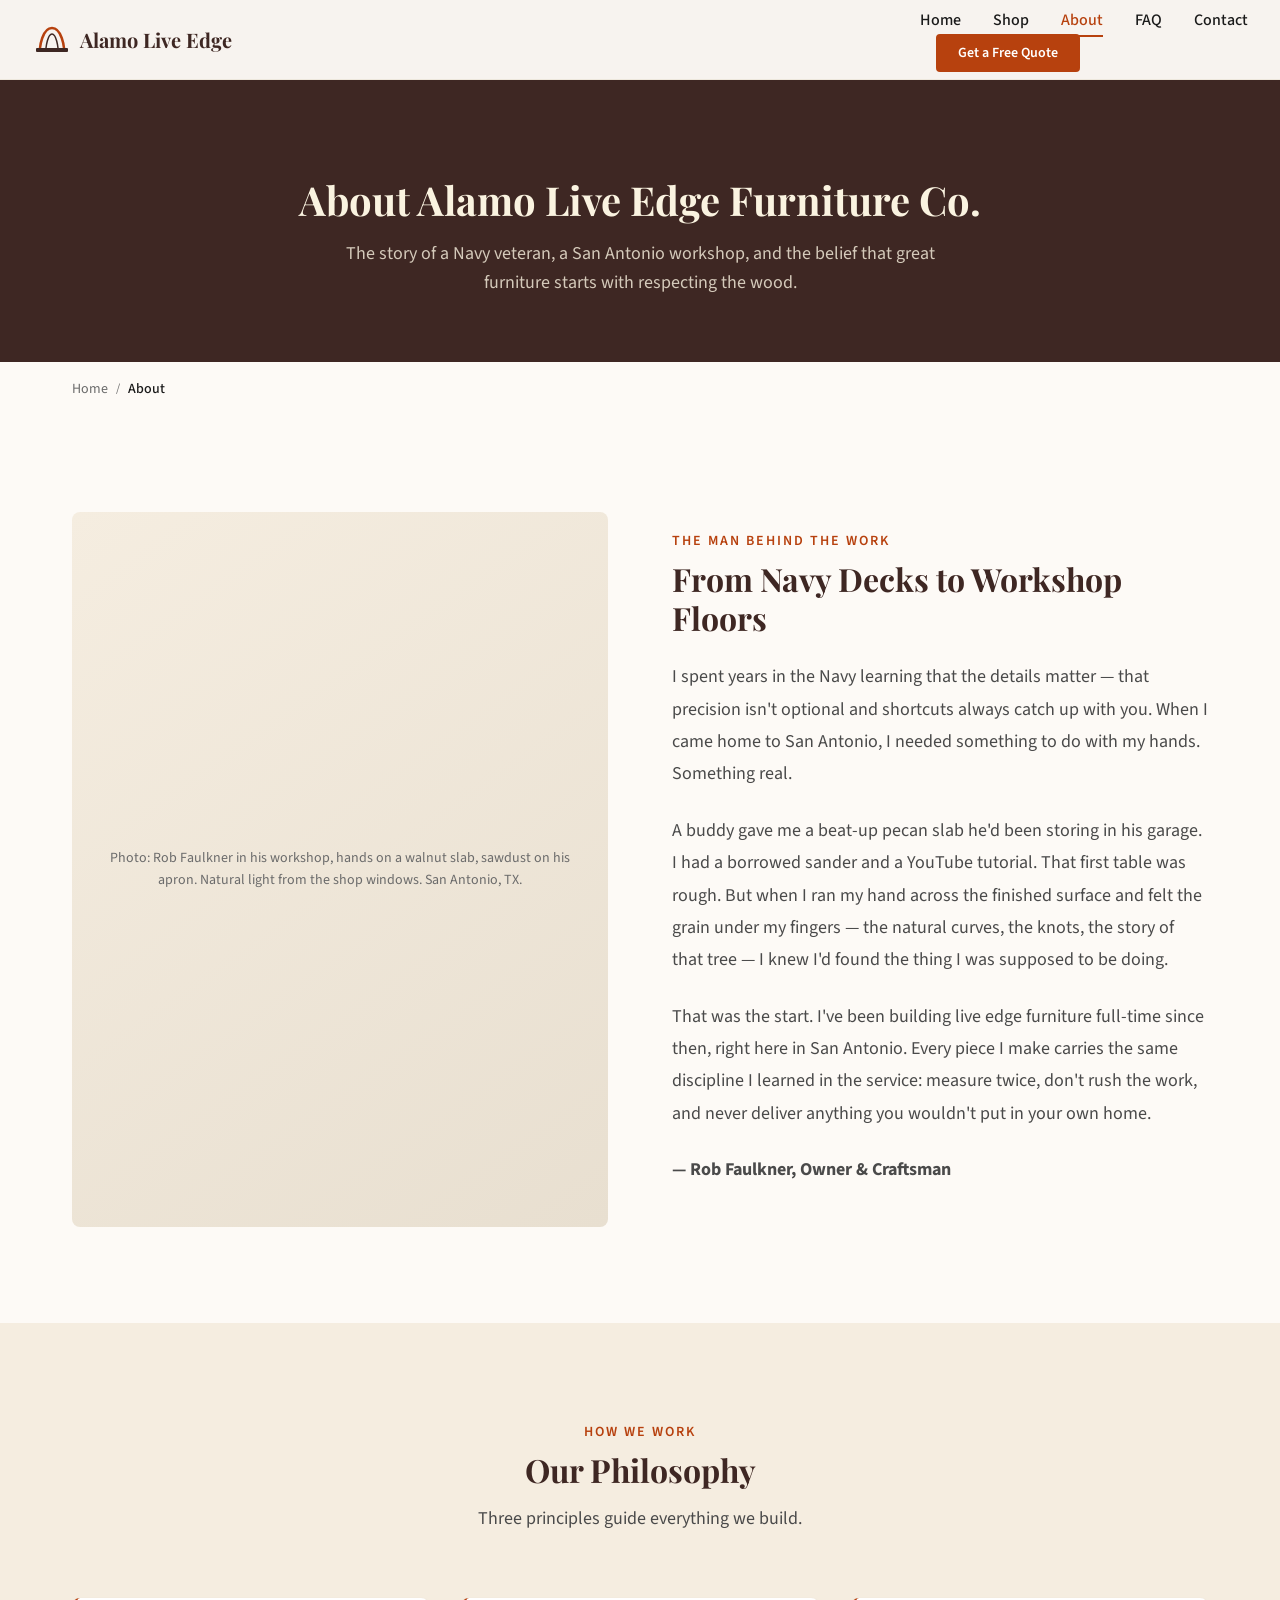
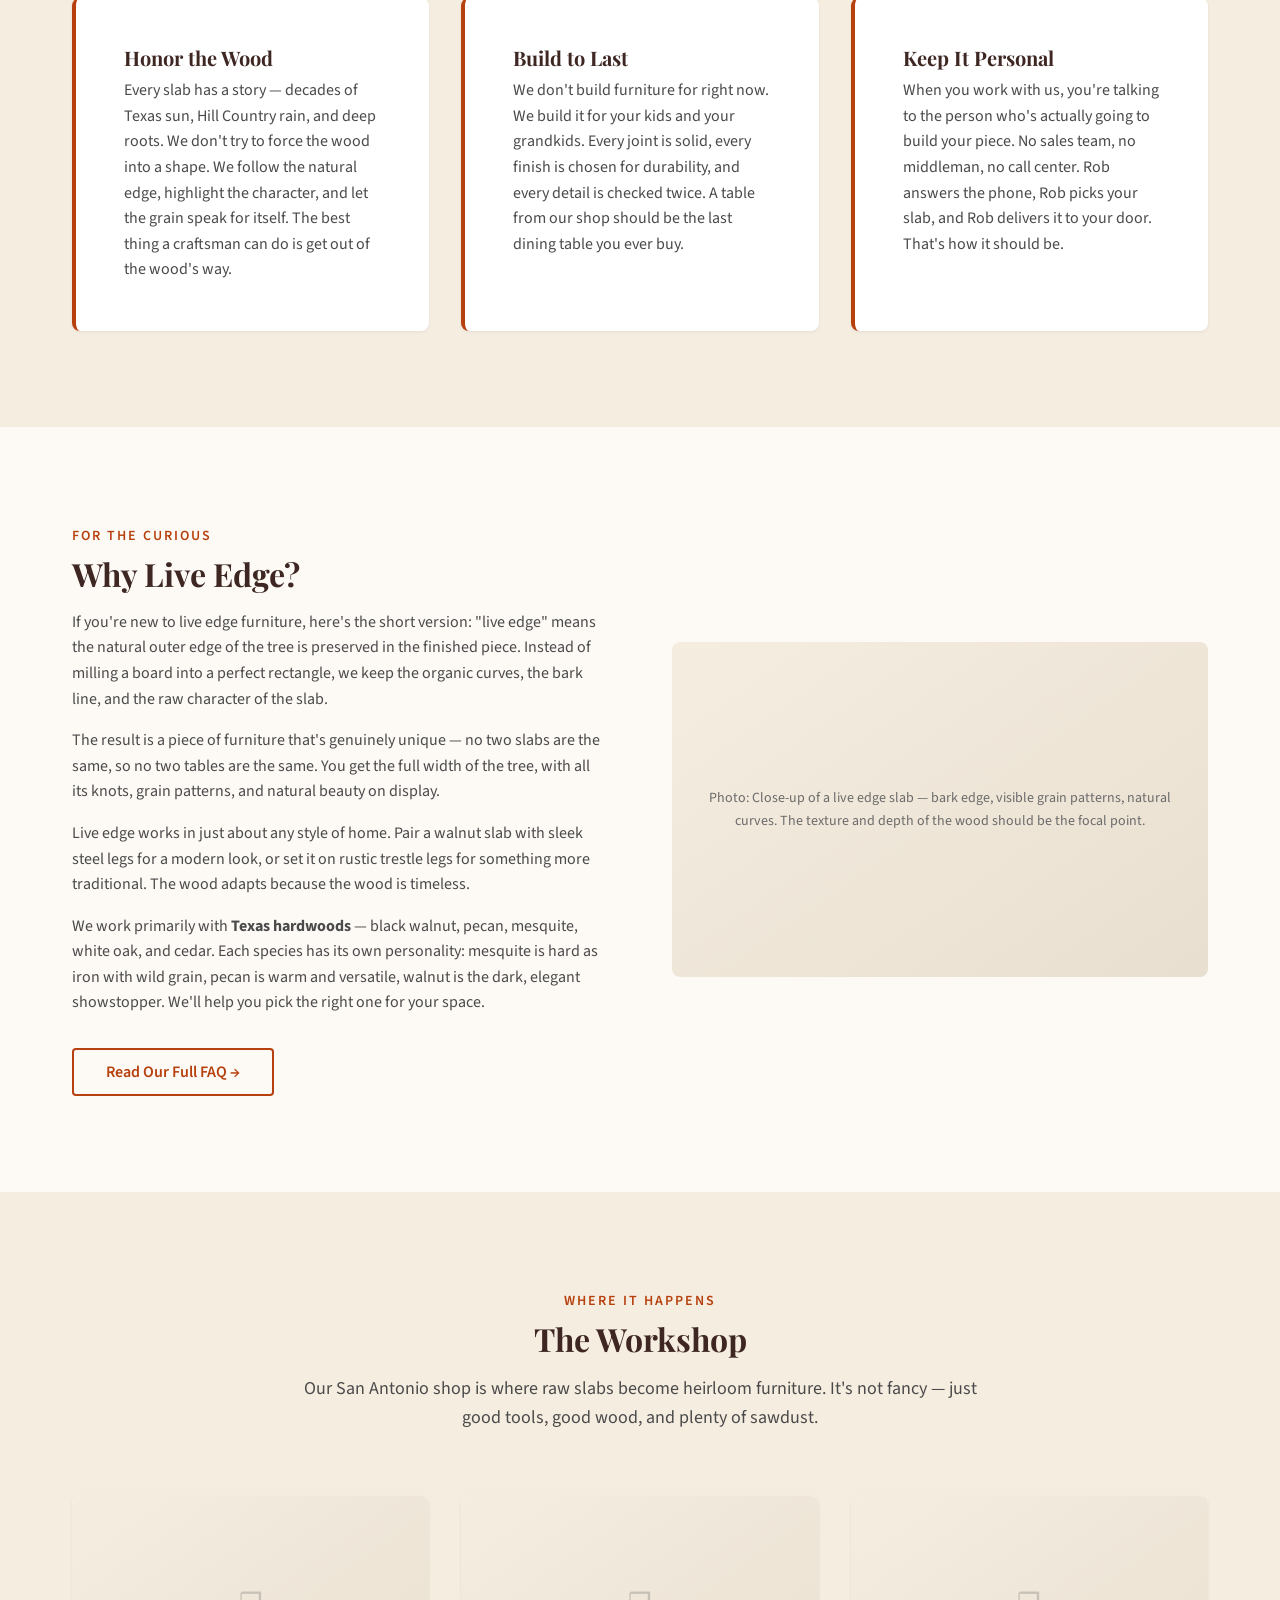
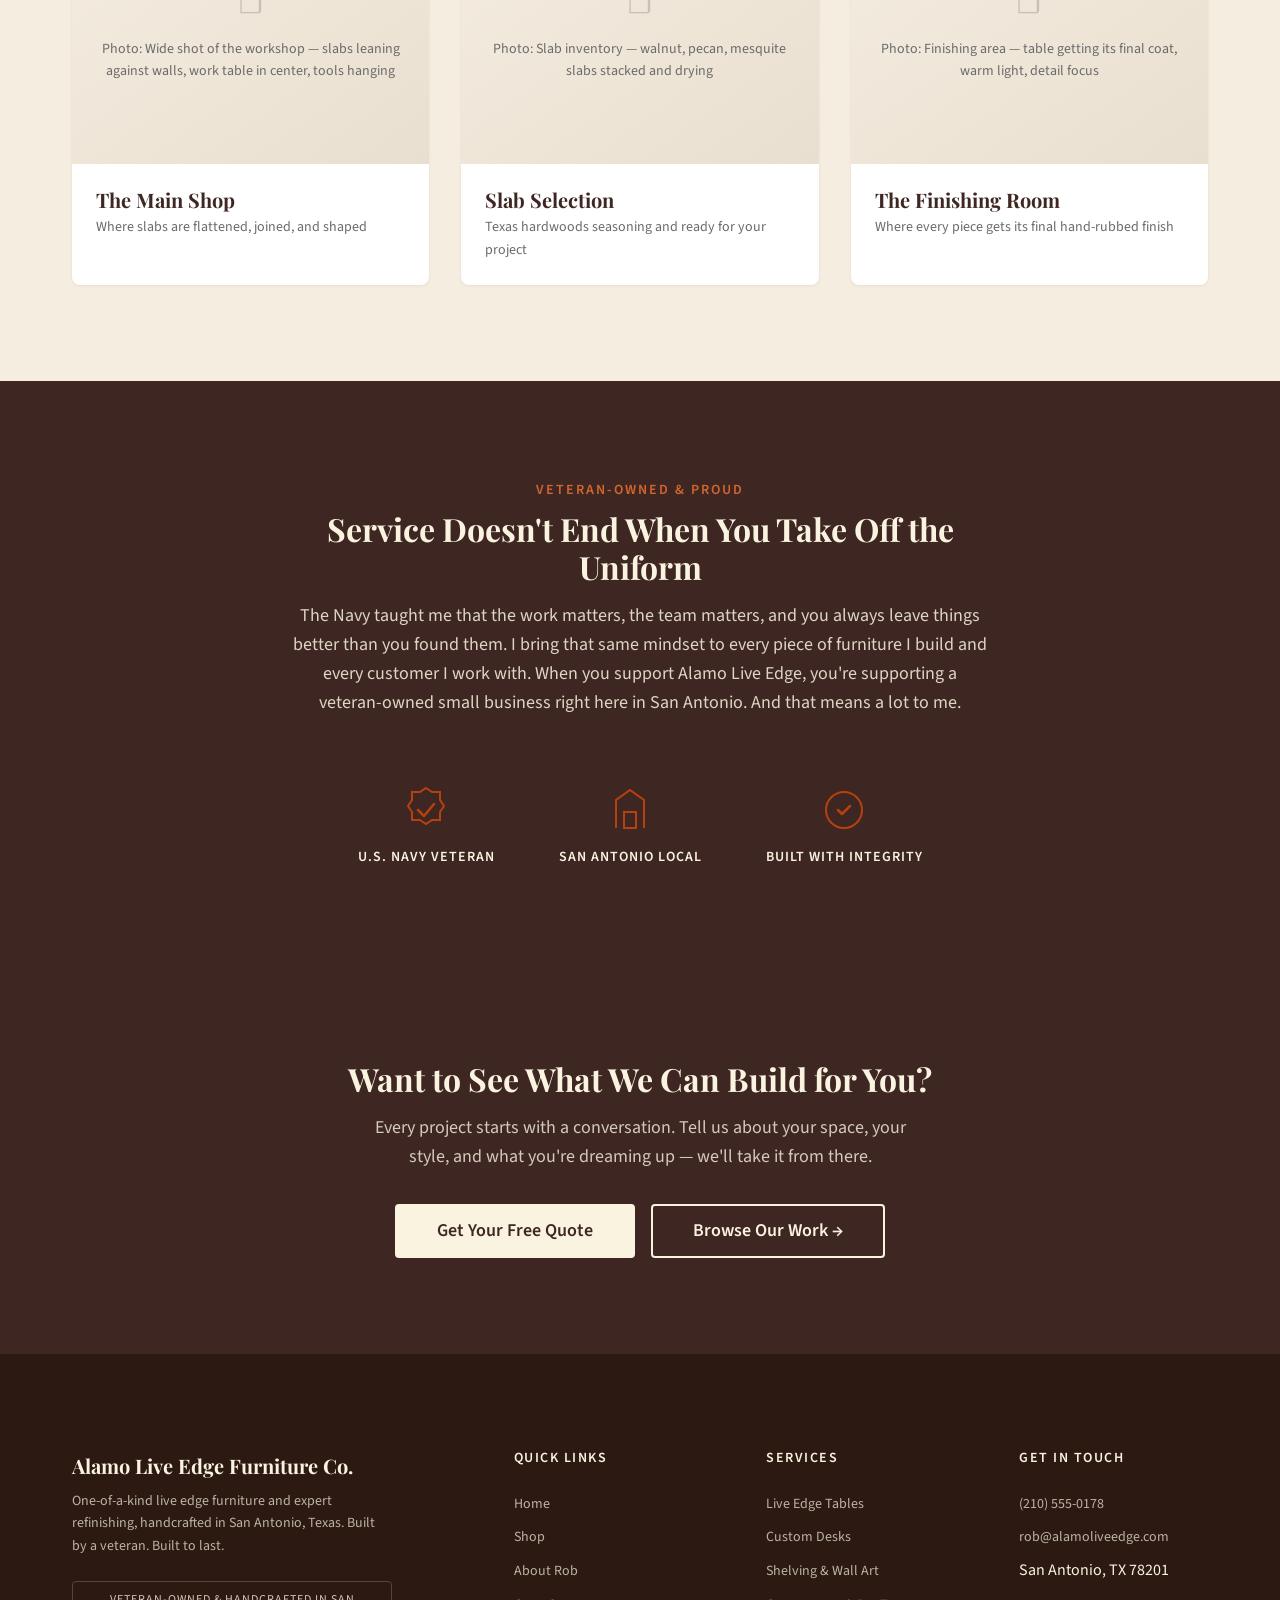
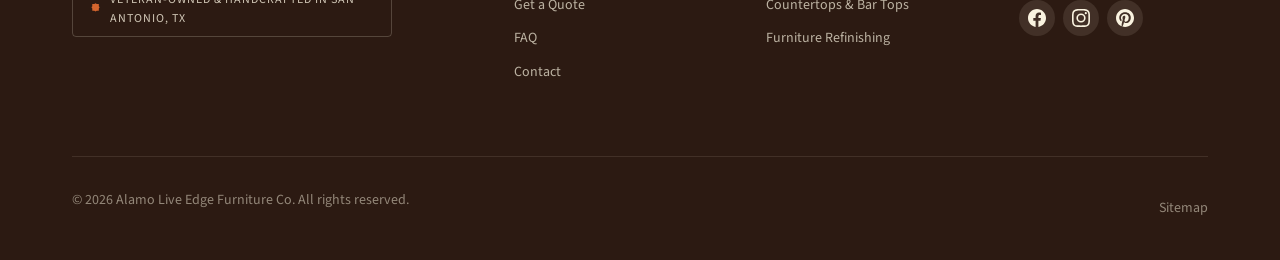
==== about.html @ cddbba73 "Build complete 6-page website for Alamo Live Edge Furniture Co. Production-ready static site for a v" ====
<!DOCTYPE html>
<html lang="en">
<head>
  <meta charset="UTF-8">
  <meta name="viewport" content="width=device-width, initial-scale=1.0">
  <title>About Alamo Live Edge Furniture — Veteran-Owned Woodworker | San Antonio, TX</title>
  <meta name="description" content="Meet Rob Faulkner — Navy veteran and San Antonio woodworker behind Alamo Live Edge Furniture Co. Handcrafted custom furniture with military discipline.">
  <meta name="keywords" content="about Alamo Live Edge Furniture, veteran owned furniture San Antonio, live edge woodworker San Antonio, Rob Faulkner woodworker">
  <link rel="canonical" href="https://alamoliveedge.com/about.html">

  <!-- Open Graph -->
  <meta property="og:title" content="About Rob Faulkner — Alamo Live Edge Furniture Co.">
  <meta property="og:description" content="Navy veteran turned master woodworker. Learn the story behind San Antonio's Alamo Live Edge Furniture Co.">
  <meta property="og:type" content="website">
  <meta property="og:url" content="https://alamoliveedge.com/about.html">
  <meta property="og:image" content="https://alamoliveedge.com/images/og-about.jpg">
  <meta property="og:locale" content="en_US">
  <meta property="og:site_name" content="Alamo Live Edge Furniture Co.">

  <!-- Twitter Card -->
  <meta name="twitter:card" content="summary_large_image">
  <meta name="twitter:title" content="About Rob Faulkner — Alamo Live Edge Furniture Co.">
  <meta name="twitter:description" content="Navy veteran turned master woodworker. The story behind San Antonio's Alamo Live Edge Furniture Co.">

  <!-- Fonts -->
  <link rel="preconnect" href="https://fonts.googleapis.com">
  <link rel="preconnect" href="https://fonts.gstatic.com" crossorigin>
  <link href="https://fonts.googleapis.com/css2?family=Playfair+Display:wght@400;600;700&family=Source+Sans+3:wght@300;400;500;600;700&display=swap" rel="stylesheet">

  <!-- Styles -->
  <link rel="stylesheet" href="css/styles.css">

  <!-- Schema: BreadcrumbList -->
  <script type="application/ld+json">
  {
    "@context": "https://schema.org",
    "@type": "BreadcrumbList",
    "itemListElement": [
      {
        "@type": "ListItem",
        "position": 1,
        "name": "Home",
        "item": "https://alamoliveedge.com/"
      },
      {
        "@type": "ListItem",
        "position": 2,
        "name": "About",
        "item": "https://alamoliveedge.com/about.html"
      }
    ]
  }
  </script>
</head>
<body>

  <!-- ===== HEADER / NAVIGATION ===== -->
  <header class="site-header" role="banner">
    <nav class="nav" aria-label="Main navigation">
      <a href="index.html" class="nav__logo" aria-label="Alamo Live Edge Furniture Co. — Home">
        <span class="nav__logo-icon">
          <svg viewBox="0 0 40 40" fill="none" xmlns="http://www.w3.org/2000/svg" aria-hidden="true">
            <rect x="4" y="28" width="32" height="4" rx="1" fill="#3E2723"/>
            <path d="M8 28C8 28 10 8 20 8C30 8 32 28 32 28" stroke="#B7410E" stroke-width="2.5" fill="none"/>
            <path d="M14 28C14 28 15.5 14 20 14C24.5 14 26 28 26 28" stroke="#3E2723" stroke-width="1.5" fill="none"/>
          </svg>
        </span>
        Alamo Live Edge
      </a>

      <div class="nav__overlay" aria-hidden="true"></div>

      <div class="nav__menu">
        <ul class="nav__links" role="list">
          <li><a href="index.html" class="nav__link">Home</a></li>
          <li><a href="shop.html" class="nav__link">Shop</a></li>
          <li><a href="about.html" class="nav__link nav__link--active">About</a></li>
          <li><a href="faq.html" class="nav__link">FAQ</a></li>
          <li><a href="contact.html" class="nav__link">Contact</a></li>
        </ul>
        <div class="nav__cta">
          <a href="quote.html" class="btn btn--primary btn--sm">Get a Free Quote</a>
        </div>
      </div>

      <button class="nav__toggle" aria-label="Toggle navigation menu" aria-expanded="false" aria-controls="nav-menu">
        <span class="nav__toggle-bar"></span>
        <span class="nav__toggle-bar"></span>
        <span class="nav__toggle-bar"></span>
      </button>
    </nav>
  </header>

  <main id="main-content">

    <!-- ===== PAGE HERO ===== -->
    <section class="page-hero">
      <div class="container">
        <h1>About Alamo Live Edge Furniture Co.</h1>
        <p>The story of a Navy veteran, a San Antonio workshop, and the belief that great furniture starts with respecting the wood.</p>
      </div>
    </section>

    <!-- Breadcrumbs -->
    <div class="breadcrumbs">
      <div class="container">
        <ol class="breadcrumbs__list" role="list">
          <li class="breadcrumbs__item"><a href="index.html" class="breadcrumbs__link">Home</a></li>
          <li class="breadcrumbs__separator" aria-hidden="true">/</li>
          <li class="breadcrumbs__item"><span class="breadcrumbs__current" aria-current="page">About</span></li>
        </ol>
      </div>
    </div>

    <!-- ===== ROB'S STORY ===== -->
    <section class="section" aria-label="Rob Faulkner's story">
      <div class="container">
        <div class="about-intro">
          <div class="about-intro__image fade-in-left" role="img" aria-label="Rob Faulkner in his San Antonio woodworking workshop, shaping a live edge walnut slab">
            Photo: Rob Faulkner in his workshop, hands on a walnut slab, sawdust on his apron. Natural light from the shop windows. San Antonio, TX.
          </div>

          <div class="about-intro__content fade-in-right">
            <span class="section-label">The Man Behind the Work</span>
            <h2>From Navy Decks to Workshop Floors</h2>
            <p>I spent years in the Navy learning that the details matter — that precision isn't optional and shortcuts always catch up with you. When I came home to San Antonio, I needed something to do with my hands. Something real.</p>
            <p>A buddy gave me a beat-up pecan slab he'd been storing in his garage. I had a borrowed sander and a YouTube tutorial. That first table was rough. But when I ran my hand across the finished surface and felt the grain under my fingers — the natural curves, the knots, the story of that tree — I knew I'd found the thing I was supposed to be doing.</p>
            <p>That was the start. I've been building live edge furniture full-time since then, right here in San Antonio. Every piece I make carries the same discipline I learned in the service: measure twice, don't rush the work, and never deliver anything you wouldn't put in your own home.</p>
            <p><strong>— Rob Faulkner, Owner &amp; Craftsman</strong></p>
          </div>
        </div>
      </div>
    </section>

    <!-- ===== PHILOSOPHY ===== -->
    <section class="section section--alt" aria-label="Our philosophy">
      <div class="container">
        <div class="section-header fade-in">
          <span class="section-label">How We Work</span>
          <h2>Our Philosophy</h2>
          <p>Three principles guide everything we build.</p>
        </div>

        <div class="philosophy-grid">
          <div class="philosophy-card fade-in">
            <h3>Honor the Wood</h3>
            <p>Every slab has a story — decades of Texas sun, Hill Country rain, and deep roots. We don't try to force the wood into a shape. We follow the natural edge, highlight the character, and let the grain speak for itself. The best thing a craftsman can do is get out of the wood's way.</p>
          </div>

          <div class="philosophy-card fade-in" data-delay="100">
            <h3>Build to Last</h3>
            <p>We don't build furniture for right now. We build it for your kids and your grandkids. Every joint is solid, every finish is chosen for durability, and every detail is checked twice. A table from our shop should be the last dining table you ever buy.</p>
          </div>

          <div class="philosophy-card fade-in" data-delay="200">
            <h3>Keep It Personal</h3>
            <p>When you work with us, you're talking to the person who's actually going to build your piece. No sales team, no middleman, no call center. Rob answers the phone, Rob picks your slab, and Rob delivers it to your door. That's how it should be.</p>
          </div>
        </div>
      </div>
    </section>

    <!-- ===== WHY LIVE EDGE? ===== -->
    <section class="section" aria-label="Why live edge furniture">
      <div class="container">
        <div class="live-edge-grid">
          <div class="fade-in-left">
            <span class="section-label">For the Curious</span>
            <h2>Why Live Edge?</h2>
            <p>If you're new to live edge furniture, here's the short version: "live edge" means the natural outer edge of the tree is preserved in the finished piece. Instead of milling a board into a perfect rectangle, we keep the organic curves, the bark line, and the raw character of the slab.</p>
            <p>The result is a piece of furniture that's genuinely unique — no two slabs are the same, so no two tables are the same. You get the full width of the tree, with all its knots, grain patterns, and natural beauty on display.</p>
            <p>Live edge works in just about any style of home. Pair a walnut slab with sleek steel legs for a modern look, or set it on rustic trestle legs for something more traditional. The wood adapts because the wood is timeless.</p>
            <p>We work primarily with <strong>Texas hardwoods</strong> — black walnut, pecan, mesquite, white oak, and cedar. Each species has its own personality: mesquite is hard as iron with wild grain, pecan is warm and versatile, walnut is the dark, elegant showstopper. We'll help you pick the right one for your space.</p>
            <p><a href="faq.html" class="btn btn--secondary" style="margin-top: var(--space-md);">Read Our Full FAQ &rarr;</a></p>
          </div>

          <div class="live-edge-grid__image fade-in-right" role="img" aria-label="Close-up of a live edge walnut slab showing natural bark, grain patterns, and natural curves">
            Photo: Close-up of a live edge slab — bark edge, visible grain patterns, natural curves. The texture and depth of the wood should be the focal point.
          </div>
        </div>
      </div>
    </section>

    <!-- ===== THE WORKSHOP ===== -->
    <section class="section section--alt" aria-label="Our San Antonio workshop">
      <div class="container">
        <div class="section-header fade-in">
          <span class="section-label">Where It Happens</span>
          <h2>The Workshop</h2>
          <p>Our San Antonio shop is where raw slabs become heirloom furniture. It's not fancy — just good tools, good wood, and plenty of sawdust.</p>
        </div>

        <div class="gallery-grid">
          <div class="gallery-card fade-in">
            <div class="gallery-card__image">
              <div class="gallery-card__placeholder" role="img" aria-label="Wide shot of Alamo Live Edge workshop in San Antonio showing wood slabs, tools, and work tables">
                <span class="gallery-card__placeholder-icon" aria-hidden="true">&#9744;</span>
                <span>Photo: Wide shot of the workshop — slabs leaning against walls, work table in center, tools hanging</span>
              </div>
            </div>
            <div class="gallery-card__body">
              <h3 class="gallery-card__title">The Main Shop</h3>
              <p class="gallery-card__meta">Where slabs are flattened, joined, and shaped</p>
            </div>
          </div>

          <div class="gallery-card fade-in" data-delay="100">
            <div class="gallery-card__image">
              <div class="gallery-card__placeholder" role="img" aria-label="Wood slab inventory showing various Texas hardwood species stacked and drying">
                <span class="gallery-card__placeholder-icon" aria-hidden="true">&#9744;</span>
                <span>Photo: Slab inventory — walnut, pecan, mesquite slabs stacked and drying</span>
              </div>
            </div>
            <div class="gallery-card__body">
              <h3 class="gallery-card__title">Slab Selection</h3>
              <p class="gallery-card__meta">Texas hardwoods seasoning and ready for your project</p>
            </div>
          </div>

          <div class="gallery-card fade-in" data-delay="200">
            <div class="gallery-card__image">
              <div class="gallery-card__placeholder" role="img" aria-label="Finishing area showing a table being coated with oil finish, warm workshop lighting">
                <span class="gallery-card__placeholder-icon" aria-hidden="true">&#9744;</span>
                <span>Photo: Finishing area — table getting its final coat, warm light, detail focus</span>
              </div>
            </div>
            <div class="gallery-card__body">
              <h3 class="gallery-card__title">The Finishing Room</h3>
              <p class="gallery-card__meta">Where every piece gets its final hand-rubbed finish</p>
            </div>
          </div>
        </div>
      </div>
    </section>

    <!-- ===== VETERAN OWNED ===== -->
    <section class="section section--dark" aria-label="Veteran-owned business">
      <div class="container">
        <div class="section-header fade-in">
          <span class="section-label">Veteran-Owned &amp; Proud</span>
          <h2>Service Doesn't End When You Take Off the Uniform</h2>
          <p>The Navy taught me that the work matters, the team matters, and you always leave things better than you found them. I bring that same mindset to every piece of furniture I build and every customer I work with. When you support Alamo Live Edge, you're supporting a veteran-owned small business right here in San Antonio. And that means a lot to me.</p>
        </div>

        <div class="trust-badges fade-in">
          <div class="trust-badge">
            <div class="trust-badge__icon" aria-hidden="true">
              <svg viewBox="0 0 56 56" fill="none" xmlns="http://www.w3.org/2000/svg">
                <path d="M28 6l6 4h8v8l4 6-4 6v8h-8l-6 4-6-4h-8v-8l-4-6 4-6v-8h8l6-4z" stroke="currentColor" stroke-width="2" fill="none"/>
                <path d="M20 28l6 6 10-12" stroke="currentColor" stroke-width="2.5" stroke-linecap="round" stroke-linejoin="round"/>
              </svg>
            </div>
            <span class="trust-badge__label">U.S. Navy Veteran</span>
          </div>
          <div class="trust-badge">
            <div class="trust-badge__icon" aria-hidden="true">
              <svg viewBox="0 0 56 56" fill="none" xmlns="http://www.w3.org/2000/svg">
                <path d="M14 46V18l14-10 14 10v28" stroke="currentColor" stroke-width="2" fill="none"/>
                <rect x="22" y="30" width="12" height="16" stroke="currentColor" stroke-width="2" fill="none"/>
              </svg>
            </div>
            <span class="trust-badge__label">San Antonio Local</span>
          </div>
          <div class="trust-badge">
            <div class="trust-badge__icon" aria-hidden="true">
              <svg viewBox="0 0 56 56" fill="none" xmlns="http://www.w3.org/2000/svg">
                <circle cx="28" cy="28" r="18" stroke="currentColor" stroke-width="2" fill="none"/>
                <path d="M22 28l4 4 8-8" stroke="currentColor" stroke-width="2.5" stroke-linecap="round" stroke-linejoin="round"/>
              </svg>
            </div>
            <span class="trust-badge__label">Built with Integrity</span>
          </div>
        </div>
      </div>
    </section>

    <!-- ===== CTA ===== -->
    <section class="cta-section" aria-label="Call to action">
      <div class="container">
        <h2 class="fade-in">Want to See What We Can Build for You?</h2>
        <p class="fade-in">Every project starts with a conversation. Tell us about your space, your style, and what you're dreaming up — we'll take it from there.</p>
        <div class="btn-group" style="justify-content: center;">
          <a href="quote.html" class="btn btn--light btn--lg fade-in">Get Your Free Quote</a>
          <a href="shop.html" class="btn btn--secondary btn--lg fade-in" style="border-color: var(--color-cream); color: var(--color-cream);">Browse Our Work &rarr;</a>
        </div>
      </div>
    </section>

  </main>

  <!-- ===== FOOTER ===== -->
  <footer class="site-footer" role="contentinfo">
    <div class="container">
      <div class="footer-grid">
        <div class="footer-brand">
          <p class="footer-brand__name">Alamo Live Edge Furniture Co.</p>
          <p class="footer-brand__tagline">One-of-a-kind live edge furniture and expert refinishing, handcrafted in San Antonio, Texas. Built by a veteran. Built to last.</p>
          <div class="footer-badge">
            <svg viewBox="0 0 16 16" fill="currentColor" aria-hidden="true"><path d="M8 1l1.5 1H12v2.5L13 6l-1 1.5V10H9.5L8 11l-1.5-1H4V7.5L3 6l1-1.5V2h2.5L8 1z"/></svg>
            Veteran-Owned &amp; Handcrafted in San Antonio, TX
          </div>
        </div>

        <div class="footer-column">
          <h4>Quick Links</h4>
          <ul role="list">
            <li><a href="index.html">Home</a></li>
            <li><a href="shop.html">Shop</a></li>
            <li><a href="about.html">About Rob</a></li>
            <li><a href="quote.html">Get a Quote</a></li>
            <li><a href="faq.html">FAQ</a></li>
            <li><a href="contact.html">Contact</a></li>
          </ul>
        </div>

        <div class="footer-column">
          <h4>Services</h4>
          <ul role="list">
            <li><a href="shop.html">Live Edge Tables</a></li>
            <li><a href="shop.html">Custom Desks</a></li>
            <li><a href="shop.html">Shelving &amp; Wall Art</a></li>
            <li><a href="shop.html">Countertops &amp; Bar Tops</a></li>
            <li><a href="shop.html">Furniture Refinishing</a></li>
          </ul>
        </div>

        <div class="footer-column">
          <h4>Get in Touch</h4>
          <ul role="list">
            <li><a href="tel:+12105550178">(210) 555-0178</a></li>
            <li><a href="mailto:rob@alamoliveedge.com">rob@alamoliveedge.com</a></li>
            <li>San Antonio, TX 78201</li>
          </ul>
          <div class="footer-social">
            <a href="https://www.facebook.com/alamoliveedge" aria-label="Follow us on Facebook" target="_blank" rel="noopener noreferrer">
              <svg width="18" height="18" viewBox="0 0 24 24" fill="currentColor"><path d="M24 12.073c0-6.627-5.373-12-12-12s-12 5.373-12 12c0 5.99 4.388 10.954 10.125 11.854v-8.385H7.078v-3.47h3.047V9.43c0-3.007 1.792-4.669 4.533-4.669 1.312 0 2.686.235 2.686.235v2.953H15.83c-1.491 0-1.956.925-1.956 1.874v2.25h3.328l-.532 3.47h-2.796v8.385C19.612 23.027 24 18.062 24 12.073z"/></svg>
            </a>
            <a href="https://www.instagram.com/alamoliveedge" aria-label="Follow us on Instagram" target="_blank" rel="noopener noreferrer">
              <svg width="18" height="18" viewBox="0 0 24 24" fill="currentColor"><path d="M12 2.163c3.204 0 3.584.012 4.85.07 3.252.148 4.771 1.691 4.919 4.919.058 1.265.069 1.645.069 4.849 0 3.205-.012 3.584-.069 4.849-.149 3.225-1.664 4.771-4.919 4.919-1.266.058-1.644.07-4.85.07-3.204 0-3.584-.012-4.849-.07-3.26-.149-4.771-1.699-4.919-4.92-.058-1.265-.07-1.644-.07-4.849 0-3.204.013-3.583.07-4.849.149-3.227 1.664-4.771 4.919-4.919 1.266-.057 1.645-.069 4.849-.069zM12 0C8.741 0 8.333.014 7.053.072 2.695.272.273 2.69.073 7.052.014 8.333 0 8.741 0 12c0 3.259.014 3.668.072 4.948.2 4.358 2.618 6.78 6.98 6.98C8.333 23.986 8.741 24 12 24c3.259 0 3.668-.014 4.948-.072 4.354-.2 6.782-2.618 6.979-6.98.059-1.28.073-1.689.073-4.948 0-3.259-.014-3.667-.072-4.947-.196-4.354-2.617-6.78-6.979-6.98C15.668.014 15.259 0 12 0zm0 5.838a6.162 6.162 0 100 12.324 6.162 6.162 0 000-12.324zM12 16a4 4 0 110-8 4 4 0 010 8zm6.406-11.845a1.44 1.44 0 100 2.881 1.44 1.44 0 000-2.881z"/></svg>
            </a>
            <a href="https://www.pinterest.com/alamoliveedge" aria-label="Follow us on Pinterest" target="_blank" rel="noopener noreferrer">
              <svg width="18" height="18" viewBox="0 0 24 24" fill="currentColor"><path d="M12.017 0C5.396 0 .029 5.367.029 11.987c0 5.079 3.158 9.417 7.618 11.162-.105-.949-.199-2.403.041-3.439.219-.937 1.406-5.957 1.406-5.957s-.359-.72-.359-1.781c0-1.668.967-2.914 2.171-2.914 1.023 0 1.518.769 1.518 1.69 0 1.029-.655 2.568-.994 3.995-.283 1.194.599 2.169 1.777 2.169 2.133 0 3.772-2.249 3.772-5.495 0-2.873-2.064-4.882-5.012-4.882-3.414 0-5.418 2.561-5.418 5.207 0 1.031.397 2.138.893 2.738a.36.36 0 01.083.345l-.333 1.36c-.053.22-.174.267-.402.161-1.499-.698-2.436-2.889-2.436-4.649 0-3.785 2.75-7.262 7.929-7.262 4.163 0 7.398 2.967 7.398 6.931 0 4.136-2.607 7.464-6.227 7.464-1.216 0-2.359-.631-2.75-1.378l-.748 2.853c-.271 1.043-1.002 2.35-1.492 3.146C9.57 23.812 10.763 24 12.017 24c6.624 0 11.99-5.367 11.99-11.988C24.007 5.367 18.641 0 12.017 0z"/></svg>
            </a>
          </div>
        </div>
      </div>

      <div class="footer-bottom">
        <p class="footer-bottom__copyright">&copy; 2026 Alamo Live Edge Furniture Co. All rights reserved.</p>
        <div class="footer-bottom__links">
          <a href="sitemap.xml">Sitemap</a>
        </div>
      </div>
    </div>
  </footer>

  <script src="js/main.js"></script>
</body>
</html>
---- css/styles.css ----
/* ==========================================================================
   Alamo Live Edge Furniture Co. — Main Stylesheet
   Modern Rustic Luxury Design System
   San Antonio, TX | Veteran-Owned & Handcrafted
   ========================================================================== */

/* --------------------------------------------------------------------------
   CSS Custom Properties (Design Tokens)
   Easy to update brand colors, fonts, and spacing from one place.
   -------------------------------------------------------------------------- */
:root {
  /* Colors */
  --color-walnut: #3E2723;
  --color-walnut-light: #5D4037;
  --color-walnut-dark: #2C1A12;
  --color-cream: #FAF3E0;
  --color-copper: #B7410E;
  --color-copper-light: #D4652E;
  --color-copper-dark: #8C310A;
  --color-bg: #FDFAF6;
  --color-bg-alt: #F5EDE0;
  --color-text: #1A1A1A;
  --color-text-light: #4A4A4A;
  --color-text-muted: #6B6B6B;
  --color-white: #FFFFFF;
  --color-border: #E0D5C7;
  --color-border-light: #EDE7DC;
  --color-success: #2E7D32;
  --color-error: #C62828;
  --color-focus: #B7410E;

  /* Typography */
  --font-heading: 'Playfair Display', 'Georgia', 'Times New Roman', serif;
  --font-body: 'Source Sans 3', 'Source Sans Pro', 'Segoe UI', 'Helvetica Neue', Arial, sans-serif;
  --font-size-base: 1rem;
  --font-size-sm: 0.875rem;
  --font-size-xs: 0.75rem;
  --font-size-lg: 1.125rem;
  --font-size-xl: 1.25rem;
  --font-size-2xl: 1.5rem;
  --font-size-3xl: 2rem;
  --font-size-4xl: 2.5rem;
  --font-size-5xl: 3.25rem;
  --line-height-tight: 1.2;
  --line-height-base: 1.6;
  --line-height-loose: 1.8;

  /* Spacing */
  --space-xs: 0.25rem;
  --space-sm: 0.5rem;
  --space-md: 1rem;
  --space-lg: 1.5rem;
  --space-xl: 2rem;
  --space-2xl: 3rem;
  --space-3xl: 4rem;
  --space-4xl: 6rem;
  --space-5xl: 8rem;

  /* Layout */
  --max-width: 1200px;
  --max-width-narrow: 800px;
  --max-width-wide: 1400px;
  --nav-height: 80px;
  --border-radius: 4px;
  --border-radius-lg: 8px;

  /* Shadows */
  --shadow-sm: 0 1px 3px rgba(62, 39, 35, 0.08);
  --shadow-md: 0 4px 12px rgba(62, 39, 35, 0.1);
  --shadow-lg: 0 8px 30px rgba(62, 39, 35, 0.12);
  --shadow-xl: 0 12px 40px rgba(62, 39, 35, 0.15);

  /* Transitions */
  --transition-fast: 150ms ease;
  --transition-base: 300ms ease;
  --transition-slow: 500ms ease;
}

/* --------------------------------------------------------------------------
   Reset & Base Styles
   -------------------------------------------------------------------------- */
*,
*::before,
*::after {
  margin: 0;
  padding: 0;
  box-sizing: border-box;
}

html {
  font-size: 16px;
  scroll-behavior: smooth;
  -webkit-text-size-adjust: 100%;
}

body {
  font-family: var(--font-body);
  font-size: var(--font-size-base);
  line-height: var(--line-height-base);
  color: var(--color-text);
  background-color: var(--color-bg);
  -webkit-font-smoothing: antialiased;
  -moz-osx-font-smoothing: grayscale;
  overflow-x: hidden;
}

img {
  max-width: 100%;
  height: auto;
  display: block;
}

a {
  color: var(--color-copper);
  text-decoration: none;
  transition: color var(--transition-fast);
}

a:hover {
  color: var(--color-copper-dark);
}

a:focus-visible {
  outline: 3px solid var(--color-focus);
  outline-offset: 2px;
  border-radius: 2px;
}

ul, ol {
  list-style: none;
}

button, input, select, textarea {
  font-family: inherit;
  font-size: inherit;
  line-height: inherit;
}

button {
  cursor: pointer;
  border: none;
  background: none;
}

h1, h2, h3, h4, h5, h6 {
  font-family: var(--font-heading);
  color: var(--color-walnut);
  line-height: var(--line-height-tight);
  font-weight: 700;
}

h1 { font-size: var(--font-size-4xl); margin-bottom: var(--space-lg); }
h2 { font-size: var(--font-size-3xl); margin-bottom: var(--space-md); }
h3 { font-size: var(--font-size-2xl); margin-bottom: var(--space-md); }
h4 { font-size: var(--font-size-xl); margin-bottom: var(--space-sm); }

p {
  margin-bottom: var(--space-md);
  color: var(--color-text-light);
}

p:last-child {
  margin-bottom: 0;
}

/* --------------------------------------------------------------------------
   Utility Classes
   -------------------------------------------------------------------------- */
.container {
  width: 100%;
  max-width: var(--max-width);
  margin: 0 auto;
  padding: 0 var(--space-xl);
}

.container--narrow {
  max-width: var(--max-width-narrow);
}

.container--wide {
  max-width: var(--max-width-wide);
}

.sr-only {
  position: absolute;
  width: 1px;
  height: 1px;
  padding: 0;
  margin: -1px;
  overflow: hidden;
  clip: rect(0, 0, 0, 0);
  white-space: nowrap;
  border: 0;
}

.text-center { text-align: center; }
.text-left { text-align: left; }

.section {
  padding: var(--space-4xl) 0;
}

.section--alt {
  background-color: var(--color-bg-alt);
}

.section--dark {
  background-color: var(--color-walnut);
  color: var(--color-cream);
}

.section--dark h2,
.section--dark h3,
.section--dark h4 {
  color: var(--color-cream);
}

.section--dark p {
  color: rgba(250, 243, 224, 0.85);
}

.section-header {
  text-align: center;
  max-width: 700px;
  margin: 0 auto var(--space-3xl);
}

.section-header p {
  font-size: var(--font-size-lg);
  margin-top: var(--space-sm);
}

.section-label {
  display: inline-block;
  font-family: var(--font-body);
  font-size: var(--font-size-sm);
  font-weight: 600;
  text-transform: uppercase;
  letter-spacing: 2px;
  color: var(--color-copper);
  margin-bottom: var(--space-sm);
}

.section--dark .section-label {
  color: var(--color-copper-light);
}

/* --------------------------------------------------------------------------
   Buttons
   -------------------------------------------------------------------------- */
.btn {
  display: inline-flex;
  align-items: center;
  justify-content: center;
  gap: var(--space-sm);
  padding: 0.875rem 2rem;
  font-family: var(--font-body);
  font-size: var(--font-size-base);
  font-weight: 600;
  line-height: 1;
  text-align: center;
  border-radius: var(--border-radius);
  border: 2px solid transparent;
  transition: all var(--transition-base);
  white-space: nowrap;
}

.btn:focus-visible {
  outline: 3px solid var(--color-focus);
  outline-offset: 2px;
}

.btn--primary {
  background-color: var(--color-copper);
  color: var(--color-white);
  border-color: var(--color-copper);
}

.btn--primary:hover {
  background-color: var(--color-copper-dark);
  border-color: var(--color-copper-dark);
  color: var(--color-white);
  transform: translateY(-1px);
  box-shadow: var(--shadow-md);
}

.btn--secondary {
  background-color: transparent;
  color: var(--color-copper);
  border-color: var(--color-copper);
}

.btn--secondary:hover {
  background-color: var(--color-copper);
  color: var(--color-white);
  transform: translateY(-1px);
  box-shadow: var(--shadow-md);
}

.btn--dark {
  background-color: var(--color-walnut);
  color: var(--color-cream);
  border-color: var(--color-walnut);
}

.btn--dark:hover {
  background-color: var(--color-walnut-dark);
  border-color: var(--color-walnut-dark);
  color: var(--color-cream);
  transform: translateY(-1px);
  box-shadow: var(--shadow-md);
}

.btn--light {
  background-color: var(--color-cream);
  color: var(--color-walnut);
  border-color: var(--color-cream);
}

.btn--light:hover {
  background-color: var(--color-white);
  border-color: var(--color-white);
  color: var(--color-walnut);
  transform: translateY(-1px);
  box-shadow: var(--shadow-md);
}

.btn--sm {
  padding: 0.625rem 1.25rem;
  font-size: var(--font-size-sm);
}

.btn--lg {
  padding: 1rem 2.5rem;
  font-size: var(--font-size-lg);
}

.btn-group {
  display: flex;
  gap: var(--space-md);
  flex-wrap: wrap;
}

/* --------------------------------------------------------------------------
   Navigation
   -------------------------------------------------------------------------- */
.site-header {
  position: fixed;
  top: 0;
  left: 0;
  right: 0;
  z-index: 1000;
  background-color: rgba(253, 250, 246, 0.97);
  backdrop-filter: blur(10px);
  -webkit-backdrop-filter: blur(10px);
  border-bottom: 1px solid var(--color-border-light);
  transition: box-shadow var(--transition-base);
  height: var(--nav-height);
}

.site-header--scrolled {
  box-shadow: var(--shadow-md);
}

.nav {
  display: flex;
  align-items: center;
  justify-content: space-between;
  height: var(--nav-height);
  max-width: var(--max-width-wide);
  margin: 0 auto;
  padding: 0 var(--space-xl);
}

.nav__logo {
  display: flex;
  align-items: center;
  gap: var(--space-sm);
  font-family: var(--font-heading);
  font-size: var(--font-size-xl);
  font-weight: 700;
  color: var(--color-walnut);
  text-decoration: none;
  flex-shrink: 0;
}

.nav__logo:hover {
  color: var(--color-walnut);
}

.nav__logo-icon {
  width: 40px;
  height: 40px;
  display: flex;
  align-items: center;
  justify-content: center;
}

.nav__logo-icon svg {
  width: 100%;
  height: 100%;
}

.nav__links {
  display: flex;
  align-items: center;
  gap: var(--space-xl);
}

.nav__link {
  font-family: var(--font-body);
  font-size: var(--font-size-base);
  font-weight: 500;
  color: var(--color-text);
  text-decoration: none;
  position: relative;
  padding: var(--space-xs) 0;
}

.nav__link::after {
  content: '';
  position: absolute;
  bottom: -2px;
  left: 0;
  width: 0;
  height: 2px;
  background-color: var(--color-copper);
  transition: width var(--transition-base);
}

.nav__link:hover::after,
.nav__link--active::after {
  width: 100%;
}

.nav__link--active {
  color: var(--color-copper);
}

.nav__cta {
  margin-left: var(--space-md);
}

/* Mobile Navigation */
.nav__toggle {
  display: none;
  flex-direction: column;
  justify-content: center;
  gap: 5px;
  width: 30px;
  height: 30px;
  background: none;
  border: none;
  cursor: pointer;
  padding: 0;
  z-index: 1001;
}

.nav__toggle-bar {
  display: block;
  width: 100%;
  height: 2px;
  background-color: var(--color-walnut);
  border-radius: 2px;
  transition: all var(--transition-base);
  transform-origin: center;
}

.nav__toggle[aria-expanded="true"] .nav__toggle-bar:nth-child(1) {
  transform: translateY(7px) rotate(45deg);
}

.nav__toggle[aria-expanded="true"] .nav__toggle-bar:nth-child(2) {
  opacity: 0;
}

.nav__toggle[aria-expanded="true"] .nav__toggle-bar:nth-child(3) {
  transform: translateY(-7px) rotate(-45deg);
}

/* --------------------------------------------------------------------------
   Hero Section
   -------------------------------------------------------------------------- */
.hero {
  position: relative;
  min-height: 85vh;
  display: flex;
  align-items: center;
  padding-top: var(--nav-height);
  overflow: hidden;
}

.hero__bg {
  position: absolute;
  inset: 0;
  background-color: var(--color-walnut-dark);
  z-index: 0;
}

.hero__bg-image {
  width: 100%;
  height: 100%;
  object-fit: cover;
  opacity: 0.3;
}

/* Styled placeholder for hero background */
.hero__bg-placeholder {
  width: 100%;
  height: 100%;
  background: linear-gradient(135deg, var(--color-walnut-dark) 0%, var(--color-walnut) 50%, #5D4037 100%);
  display: flex;
  align-items: center;
  justify-content: center;
  font-family: var(--font-body);
  font-size: var(--font-size-sm);
  color: rgba(250, 243, 224, 0.2);
  text-transform: uppercase;
  letter-spacing: 3px;
}

.hero__overlay {
  position: absolute;
  inset: 0;
  background: linear-gradient(
    135deg,
    rgba(44, 26, 18, 0.85) 0%,
    rgba(62, 39, 35, 0.7) 50%,
    rgba(93, 64, 55, 0.6) 100%
  );
  z-index: 1;
}

.hero__content {
  position: relative;
  z-index: 2;
  max-width: 700px;
  color: var(--color-cream);
}

.hero__label {
  display: inline-flex;
  align-items: center;
  gap: var(--space-sm);
  font-family: var(--font-body);
  font-size: var(--font-size-sm);
  font-weight: 600;
  text-transform: uppercase;
  letter-spacing: 2.5px;
  color: var(--color-copper-light);
  margin-bottom: var(--space-lg);
}

.hero__title {
  font-size: var(--font-size-5xl);
  color: var(--color-cream);
  margin-bottom: var(--space-lg);
  line-height: 1.1;
}

.hero__subtitle {
  font-size: var(--font-size-xl);
  color: rgba(250, 243, 224, 0.85);
  margin-bottom: var(--space-2xl);
  line-height: var(--line-height-base);
  max-width: 560px;
}

.hero__ctas {
  display: flex;
  gap: var(--space-md);
  flex-wrap: wrap;
}

/* Scroll indicator */
.hero__scroll {
  position: absolute;
  bottom: var(--space-xl);
  left: 50%;
  transform: translateX(-50%);
  z-index: 2;
  display: flex;
  flex-direction: column;
  align-items: center;
  gap: var(--space-sm);
  color: rgba(250, 243, 224, 0.5);
  font-size: var(--font-size-xs);
  text-transform: uppercase;
  letter-spacing: 2px;
  animation: scrollBounce 2s ease-in-out infinite;
}

@keyframes scrollBounce {
  0%, 100% { transform: translateX(-50%) translateY(0); }
  50% { transform: translateX(-50%) translateY(8px); }
}

/* --------------------------------------------------------------------------
   Page Hero (interior pages)
   -------------------------------------------------------------------------- */
.page-hero {
  padding: calc(var(--nav-height) + var(--space-4xl)) 0 var(--space-3xl);
  background-color: var(--color-walnut);
  color: var(--color-cream);
  text-align: center;
}

.page-hero h1 {
  color: var(--color-cream);
  margin-bottom: var(--space-md);
}

.page-hero p {
  color: rgba(250, 243, 224, 0.8);
  font-size: var(--font-size-lg);
  max-width: 600px;
  margin: 0 auto;
}

/* Breadcrumbs */
.breadcrumbs {
  padding: var(--space-md) 0;
  font-size: var(--font-size-sm);
}

.breadcrumbs__list {
  display: flex;
  align-items: center;
  gap: var(--space-sm);
  flex-wrap: wrap;
}

.breadcrumbs__item {
  display: flex;
  align-items: center;
  gap: var(--space-sm);
}

.breadcrumbs__separator {
  color: var(--color-text-muted);
  font-size: var(--font-size-xs);
}

.breadcrumbs__link {
  color: var(--color-text-muted);
  text-decoration: none;
}

.breadcrumbs__link:hover {
  color: var(--color-copper);
}

.breadcrumbs__current {
  color: var(--color-text);
  font-weight: 500;
}

/* --------------------------------------------------------------------------
   Featured Work / Gallery Grid
   -------------------------------------------------------------------------- */
.gallery-grid {
  display: grid;
  grid-template-columns: repeat(auto-fill, minmax(280px, 1fr));
  gap: var(--space-xl);
}

.gallery-card {
  background-color: var(--color-white);
  border-radius: var(--border-radius-lg);
  overflow: hidden;
  box-shadow: var(--shadow-sm);
  transition: all var(--transition-base);
}

.gallery-card:hover {
  transform: translateY(-4px);
  box-shadow: var(--shadow-lg);
}

.gallery-card__image {
  position: relative;
  aspect-ratio: 4 / 3;
  overflow: hidden;
  background-color: var(--color-bg-alt);
}

.gallery-card__image img {
  width: 100%;
  height: 100%;
  object-fit: cover;
  transition: transform var(--transition-slow);
}

.gallery-card:hover .gallery-card__image img {
  transform: scale(1.05);
}

/* Styled image placeholder */
.gallery-card__placeholder {
  width: 100%;
  height: 100%;
  display: flex;
  flex-direction: column;
  align-items: center;
  justify-content: center;
  gap: var(--space-sm);
  background: linear-gradient(145deg, var(--color-bg-alt), #E8DFD0);
  color: var(--color-text-muted);
  font-size: var(--font-size-sm);
  text-align: center;
  padding: var(--space-md);
}

.gallery-card__placeholder-icon {
  font-size: var(--font-size-3xl);
  opacity: 0.3;
}

.gallery-card__overlay {
  position: absolute;
  inset: 0;
  background: linear-gradient(to top, rgba(44, 26, 18, 0.7) 0%, transparent 60%);
  opacity: 0;
  transition: opacity var(--transition-base);
  display: flex;
  align-items: flex-end;
  padding: var(--space-lg);
}

.gallery-card:hover .gallery-card__overlay {
  opacity: 1;
}

.gallery-card__overlay-text {
  color: var(--color-cream);
  font-weight: 600;
  font-size: var(--font-size-sm);
}

.gallery-card__body {
  padding: var(--space-lg);
}

.gallery-card__title {
  font-family: var(--font-heading);
  font-size: var(--font-size-xl);
  color: var(--color-walnut);
  margin-bottom: var(--space-xs);
}

.gallery-card__meta {
  font-size: var(--font-size-sm);
  color: var(--color-text-muted);
  margin-bottom: var(--space-sm);
}

.gallery-card__price {
  font-weight: 600;
  color: var(--color-copper);
  font-size: var(--font-size-lg);
}

.gallery-card__link {
  display: inline-block;
  margin-top: var(--space-sm);
  font-weight: 600;
  font-size: var(--font-size-sm);
  color: var(--color-copper);
}

.gallery-card__link:hover {
  color: var(--color-copper-dark);
}

/* Shop Filters */
.shop-filters {
  display: flex;
  flex-wrap: wrap;
  gap: var(--space-sm);
  justify-content: center;
  margin-bottom: var(--space-3xl);
}

.shop-filter-btn {
  padding: 0.5rem 1.25rem;
  font-size: var(--font-size-sm);
  font-weight: 500;
  color: var(--color-text-light);
  background-color: var(--color-white);
  border: 1px solid var(--color-border);
  border-radius: 50px;
  cursor: pointer;
  transition: all var(--transition-fast);
}

.shop-filter-btn:hover {
  border-color: var(--color-copper);
  color: var(--color-copper);
}

.shop-filter-btn--active {
  background-color: var(--color-copper);
  color: var(--color-white);
  border-color: var(--color-copper);
}

.shop-filter-btn:focus-visible {
  outline: 3px solid var(--color-focus);
  outline-offset: 2px;
}

/* --------------------------------------------------------------------------
   Services / Features Grid
   -------------------------------------------------------------------------- */
.services-grid {
  display: grid;
  grid-template-columns: repeat(3, 1fr);
  gap: var(--space-xl);
}

.service-card {
  text-align: center;
  padding: var(--space-2xl) var(--space-lg);
  background-color: var(--color-white);
  border-radius: var(--border-radius-lg);
  box-shadow: var(--shadow-sm);
  transition: all var(--transition-base);
}

.service-card:hover {
  transform: translateY(-4px);
  box-shadow: var(--shadow-lg);
}

.service-card__icon {
  display: inline-flex;
  align-items: center;
  justify-content: center;
  width: 72px;
  height: 72px;
  border-radius: 50%;
  background-color: var(--color-bg-alt);
  margin-bottom: var(--space-lg);
  color: var(--color-copper);
}

.service-card__icon svg {
  width: 32px;
  height: 32px;
}

.service-card__title {
  font-family: var(--font-heading);
  font-size: var(--font-size-xl);
  color: var(--color-walnut);
  margin-bottom: var(--space-sm);
}

.service-card__text {
  font-size: var(--font-size-base);
  color: var(--color-text-light);
  margin-bottom: var(--space-md);
}

.service-card__link {
  font-weight: 600;
  font-size: var(--font-size-sm);
  color: var(--color-copper);
}

/* --------------------------------------------------------------------------
   Trust Badges / Social Proof
   -------------------------------------------------------------------------- */
.trust-badges {
  display: flex;
  justify-content: center;
  gap: var(--space-3xl);
  flex-wrap: wrap;
}

.trust-badge {
  display: flex;
  flex-direction: column;
  align-items: center;
  gap: var(--space-sm);
  text-align: center;
}

.trust-badge__icon {
  width: 56px;
  height: 56px;
  display: flex;
  align-items: center;
  justify-content: center;
  color: var(--color-copper);
}

.trust-badge__icon svg {
  width: 100%;
  height: 100%;
}

.trust-badge__label {
  font-weight: 600;
  font-size: var(--font-size-sm);
  color: var(--color-walnut);
  text-transform: uppercase;
  letter-spacing: 1px;
}

.section--dark .trust-badge__label {
  color: var(--color-cream);
}

/* Testimonials */
.testimonials-grid {
  display: grid;
  grid-template-columns: repeat(auto-fill, minmax(320px, 1fr));
  gap: var(--space-xl);
}

.testimonial-card {
  background-color: var(--color-white);
  padding: var(--space-2xl);
  border-radius: var(--border-radius-lg);
  box-shadow: var(--shadow-sm);
  position: relative;
}

.testimonial-card::before {
  content: '\201C';
  font-family: var(--font-heading);
  font-size: 4rem;
  color: var(--color-copper);
  opacity: 0.2;
  position: absolute;
  top: var(--space-md);
  left: var(--space-lg);
  line-height: 1;
}

.testimonial-card__text {
  font-size: var(--font-size-base);
  color: var(--color-text-light);
  font-style: italic;
  margin-bottom: var(--space-lg);
  position: relative;
  z-index: 1;
}

.testimonial-card__author {
  font-weight: 600;
  color: var(--color-walnut);
  font-size: var(--font-size-sm);
}

.testimonial-card__location {
  font-size: var(--font-size-sm);
  color: var(--color-text-muted);
}

.testimonial-card__stars {
  color: var(--color-copper);
  font-size: var(--font-size-lg);
  margin-bottom: var(--space-sm);
  letter-spacing: 2px;
}

/* --------------------------------------------------------------------------
   Process Steps
   -------------------------------------------------------------------------- */
.process-steps {
  display: grid;
  grid-template-columns: repeat(4, 1fr);
  gap: var(--space-xl);
  counter-reset: step;
}

.process-step {
  text-align: center;
  position: relative;
  counter-increment: step;
}

.process-step__number {
  display: inline-flex;
  align-items: center;
  justify-content: center;
  width: 60px;
  height: 60px;
  border-radius: 50%;
  background-color: var(--color-copper);
  color: var(--color-white);
  font-family: var(--font-heading);
  font-size: var(--font-size-xl);
  font-weight: 700;
  margin-bottom: var(--space-lg);
}

.process-step__title {
  font-family: var(--font-heading);
  font-size: var(--font-size-xl);
  color: var(--color-walnut);
  margin-bottom: var(--space-sm);
}

.process-step__text {
  font-size: var(--font-size-sm);
  color: var(--color-text-light);
}

/* Connector line between steps */
.process-step:not(:last-child)::after {
  content: '';
  position: absolute;
  top: 30px;
  right: -12%;
  width: 24%;
  height: 2px;
  background-color: var(--color-border);
}

/* --------------------------------------------------------------------------
   About Page Specific
   -------------------------------------------------------------------------- */
.about-intro {
  display: grid;
  grid-template-columns: 1fr 1fr;
  gap: var(--space-3xl);
  align-items: center;
}

.about-intro__image {
  aspect-ratio: 3 / 4;
  background: linear-gradient(145deg, var(--color-bg-alt), #E8DFD0);
  border-radius: var(--border-radius-lg);
  overflow: hidden;
  display: flex;
  align-items: center;
  justify-content: center;
  color: var(--color-text-muted);
  font-size: var(--font-size-sm);
  text-align: center;
  padding: var(--space-xl);
}

.about-intro__content h2 {
  margin-bottom: var(--space-lg);
}

.about-intro__content p {
  margin-bottom: var(--space-lg);
  font-size: var(--font-size-lg);
  line-height: var(--line-height-loose);
}

/* Philosophy cards */
.philosophy-grid {
  display: grid;
  grid-template-columns: repeat(3, 1fr);
  gap: var(--space-xl);
}

.philosophy-card {
  padding: var(--space-2xl);
  background-color: var(--color-white);
  border-radius: var(--border-radius-lg);
  border-left: 4px solid var(--color-copper);
  box-shadow: var(--shadow-sm);
}

.philosophy-card h3 {
  font-size: var(--font-size-xl);
  margin-bottom: var(--space-sm);
}

/* Why Live Edge */
.live-edge-grid {
  display: grid;
  grid-template-columns: 1fr 1fr;
  gap: var(--space-3xl);
  align-items: center;
}

.live-edge-grid__image {
  aspect-ratio: 16 / 10;
  background: linear-gradient(145deg, var(--color-bg-alt), #E8DFD0);
  border-radius: var(--border-radius-lg);
  display: flex;
  align-items: center;
  justify-content: center;
  color: var(--color-text-muted);
  font-size: var(--font-size-sm);
  text-align: center;
  padding: var(--space-xl);
}

/* --------------------------------------------------------------------------
   Forms
   -------------------------------------------------------------------------- */
.form-group {
  margin-bottom: var(--space-lg);
}

.form-label {
  display: block;
  font-weight: 600;
  font-size: var(--font-size-sm);
  color: var(--color-walnut);
  margin-bottom: var(--space-sm);
}

.form-label--required::after {
  content: ' *';
  color: var(--color-error);
}

.form-input,
.form-select,
.form-textarea {
  width: 100%;
  padding: 0.75rem 1rem;
  font-size: var(--font-size-base);
  color: var(--color-text);
  background-color: var(--color-white);
  border: 1px solid var(--color-border);
  border-radius: var(--border-radius);
  transition: border-color var(--transition-fast), box-shadow var(--transition-fast);
}

.form-input:focus,
.form-select:focus,
.form-textarea:focus {
  outline: none;
  border-color: var(--color-copper);
  box-shadow: 0 0 0 3px rgba(183, 65, 14, 0.15);
}

.form-input::placeholder,
.form-textarea::placeholder {
  color: var(--color-text-muted);
}

.form-select {
  appearance: none;
  background-image: url("data:image/svg+xml,%3Csvg xmlns='http://www.w3.org/2000/svg' width='12' height='8' viewBox='0 0 12 8'%3E%3Cpath fill='%234A4A4A' d='M6 8L0 0h12z'/%3E%3C/svg%3E");
  background-repeat: no-repeat;
  background-position: right 1rem center;
  padding-right: 2.5rem;
}

.form-textarea {
  min-height: 120px;
  resize: vertical;
}

.form-file {
  display: block;
  width: 100%;
  padding: 0.75rem 1rem;
  font-size: var(--font-size-sm);
  color: var(--color-text-muted);
  background-color: var(--color-white);
  border: 2px dashed var(--color-border);
  border-radius: var(--border-radius);
  cursor: pointer;
  transition: border-color var(--transition-fast);
}

.form-file:hover,
.form-file:focus {
  border-color: var(--color-copper);
}

.form-hint {
  font-size: var(--font-size-xs);
  color: var(--color-text-muted);
  margin-top: var(--space-xs);
}

.form-error {
  font-size: var(--font-size-xs);
  color: var(--color-error);
  margin-top: var(--space-xs);
  display: none;
}

.form-group--error .form-input,
.form-group--error .form-select,
.form-group--error .form-textarea {
  border-color: var(--color-error);
}

.form-group--error .form-error {
  display: block;
}

.form-row {
  display: grid;
  grid-template-columns: 1fr 1fr;
  gap: var(--space-lg);
}

/* Quote form layout */
.quote-layout {
  display: grid;
  grid-template-columns: 2fr 1fr;
  gap: var(--space-3xl);
  align-items: start;
}

.quote-sidebar {
  background-color: var(--color-bg-alt);
  padding: var(--space-2xl);
  border-radius: var(--border-radius-lg);
  position: sticky;
  top: calc(var(--nav-height) + var(--space-xl));
}

.quote-sidebar h3 {
  font-size: var(--font-size-xl);
  margin-bottom: var(--space-lg);
}

.quote-sidebar__item {
  display: flex;
  gap: var(--space-md);
  margin-bottom: var(--space-lg);
}

.quote-sidebar__icon {
  flex-shrink: 0;
  width: 24px;
  height: 24px;
  color: var(--color-copper);
  margin-top: 2px;
}

.quote-sidebar__item h4 {
  font-family: var(--font-body);
  font-size: var(--font-size-base);
  font-weight: 600;
  color: var(--color-walnut);
  margin-bottom: var(--space-xs);
}

.quote-sidebar__item p {
  font-size: var(--font-size-sm);
  color: var(--color-text-muted);
}

/* Contact form layout */
.contact-layout {
  display: grid;
  grid-template-columns: 1fr 1fr;
  gap: var(--space-3xl);
}

.contact-info-card {
  background-color: var(--color-walnut);
  color: var(--color-cream);
  padding: var(--space-2xl);
  border-radius: var(--border-radius-lg);
}

.contact-info-card h3 {
  color: var(--color-cream);
  font-size: var(--font-size-xl);
  margin-bottom: var(--space-xl);
}

.contact-info__item {
  display: flex;
  gap: var(--space-md);
  margin-bottom: var(--space-xl);
}

.contact-info__icon {
  flex-shrink: 0;
  width: 24px;
  height: 24px;
  color: var(--color-copper-light);
  margin-top: 2px;
}

.contact-info__item h4 {
  font-family: var(--font-body);
  font-size: var(--font-size-base);
  font-weight: 600;
  color: var(--color-cream);
  margin-bottom: var(--space-xs);
}

.contact-info__item p,
.contact-info__item a {
  font-size: var(--font-size-sm);
  color: rgba(250, 243, 224, 0.8);
}

.contact-info__item a:hover {
  color: var(--color-cream);
}

.contact-socials {
  display: flex;
  gap: var(--space-md);
  margin-top: var(--space-xl);
  padding-top: var(--space-xl);
  border-top: 1px solid rgba(250, 243, 224, 0.15);
}

.contact-social-link {
  display: flex;
  align-items: center;
  justify-content: center;
  width: 40px;
  height: 40px;
  border-radius: 50%;
  background-color: rgba(250, 243, 224, 0.1);
  color: var(--color-cream);
  transition: all var(--transition-fast);
}

.contact-social-link:hover {
  background-color: var(--color-copper);
  color: var(--color-white);
}

/* Map embed */
.map-embed {
  width: 100%;
  height: 400px;
  border-radius: var(--border-radius-lg);
  overflow: hidden;
  background-color: var(--color-bg-alt);
  display: flex;
  align-items: center;
  justify-content: center;
  color: var(--color-text-muted);
  font-size: var(--font-size-sm);
  text-align: center;
}

.map-embed iframe {
  width: 100%;
  height: 100%;
  border: 0;
}

/* --------------------------------------------------------------------------
   FAQ Accordions
   -------------------------------------------------------------------------- */
.faq-section {
  margin-bottom: var(--space-3xl);
}

.faq-section:last-of-type {
  margin-bottom: 0;
}

.faq-section__title {
  font-size: var(--font-size-2xl);
  color: var(--color-walnut);
  margin-bottom: var(--space-lg);
  padding-bottom: var(--space-sm);
  border-bottom: 2px solid var(--color-border);
}

.faq-item {
  border-bottom: 1px solid var(--color-border-light);
}

.faq-item__question {
  width: 100%;
  display: flex;
  align-items: center;
  justify-content: space-between;
  padding: var(--space-lg) 0;
  font-family: var(--font-body);
  font-size: var(--font-size-lg);
  font-weight: 600;
  color: var(--color-walnut);
  text-align: left;
  cursor: pointer;
  background: none;
  border: none;
  gap: var(--space-md);
  transition: color var(--transition-fast);
}

.faq-item__question:hover {
  color: var(--color-copper);
}

.faq-item__question:focus-visible {
  outline: 3px solid var(--color-focus);
  outline-offset: -3px;
  border-radius: 2px;
}

.faq-item__icon {
  flex-shrink: 0;
  width: 24px;
  height: 24px;
  display: flex;
  align-items: center;
  justify-content: center;
  transition: transform var(--transition-base);
}

.faq-item__icon svg {
  width: 16px;
  height: 16px;
}

.faq-item[aria-expanded="true"] .faq-item__icon {
  transform: rotate(180deg);
}

.faq-item__answer {
  overflow: hidden;
  max-height: 0;
  transition: max-height var(--transition-base), padding var(--transition-base);
}

.faq-item[aria-expanded="true"] .faq-item__answer {
  max-height: 500px;
  padding-bottom: var(--space-lg);
}

.faq-item__answer p {
  font-size: var(--font-size-base);
  line-height: var(--line-height-loose);
  color: var(--color-text-light);
}

.faq-item__answer ul {
  list-style: disc;
  padding-left: var(--space-xl);
  margin: var(--space-sm) 0;
}

.faq-item__answer li {
  font-size: var(--font-size-base);
  color: var(--color-text-light);
  margin-bottom: var(--space-xs);
}

/* --------------------------------------------------------------------------
   CTA Sections
   -------------------------------------------------------------------------- */
.cta-section {
  text-align: center;
  padding: var(--space-4xl) var(--space-xl);
  background-color: var(--color-walnut);
  color: var(--color-cream);
}

.cta-section h2 {
  color: var(--color-cream);
  margin-bottom: var(--space-md);
}

.cta-section p {
  color: rgba(250, 243, 224, 0.8);
  font-size: var(--font-size-lg);
  max-width: 550px;
  margin: 0 auto var(--space-xl);
}

/* --------------------------------------------------------------------------
   Footer
   -------------------------------------------------------------------------- */
.site-footer {
  background-color: var(--color-walnut-dark);
  color: var(--color-cream);
  padding: var(--space-4xl) 0 var(--space-xl);
}

.footer-grid {
  display: grid;
  grid-template-columns: 2fr 1fr 1fr 1fr;
  gap: var(--space-3xl);
  margin-bottom: var(--space-3xl);
}

.footer-brand {
  max-width: 320px;
}

.footer-brand__name {
  font-family: var(--font-heading);
  font-size: var(--font-size-xl);
  font-weight: 700;
  color: var(--color-cream);
  margin-bottom: var(--space-sm);
}

.footer-brand__tagline {
  font-size: var(--font-size-sm);
  color: rgba(250, 243, 224, 0.7);
  margin-bottom: var(--space-lg);
  line-height: var(--line-height-base);
}

.footer-badge {
  display: inline-flex;
  align-items: center;
  gap: var(--space-sm);
  padding: var(--space-sm) var(--space-md);
  border: 1px solid rgba(250, 243, 224, 0.2);
  border-radius: var(--border-radius);
  font-size: var(--font-size-xs);
  color: rgba(250, 243, 224, 0.8);
  text-transform: uppercase;
  letter-spacing: 1px;
}

.footer-badge svg {
  width: 16px;
  height: 16px;
  color: var(--color-copper-light);
}

.footer-column h4 {
  font-family: var(--font-body);
  font-size: var(--font-size-sm);
  font-weight: 600;
  text-transform: uppercase;
  letter-spacing: 1.5px;
  color: var(--color-cream);
  margin-bottom: var(--space-lg);
}

.footer-column ul li {
  margin-bottom: var(--space-sm);
}

.footer-column ul a {
  font-size: var(--font-size-sm);
  color: rgba(250, 243, 224, 0.7);
  transition: color var(--transition-fast);
}

.footer-column ul a:hover {
  color: var(--color-cream);
}

.footer-social {
  display: flex;
  gap: var(--space-sm);
  margin-top: var(--space-md);
}

.footer-social a {
  display: flex;
  align-items: center;
  justify-content: center;
  width: 36px;
  height: 36px;
  border-radius: 50%;
  background-color: rgba(250, 243, 224, 0.1);
  color: var(--color-cream);
  transition: all var(--transition-fast);
}

.footer-social a:hover {
  background-color: var(--color-copper);
}

.footer-bottom {
  padding-top: var(--space-xl);
  border-top: 1px solid rgba(250, 243, 224, 0.1);
  display: flex;
  justify-content: space-between;
  align-items: center;
  flex-wrap: wrap;
  gap: var(--space-md);
}

.footer-bottom__copyright {
  font-size: var(--font-size-sm);
  color: rgba(250, 243, 224, 0.5);
}

.footer-bottom__links {
  display: flex;
  gap: var(--space-lg);
}

.footer-bottom__links a {
  font-size: var(--font-size-sm);
  color: rgba(250, 243, 224, 0.5);
}

.footer-bottom__links a:hover {
  color: var(--color-cream);
}

/* --------------------------------------------------------------------------
   Scroll Animations
   -------------------------------------------------------------------------- */
.fade-in {
  opacity: 0;
  transform: translateY(20px);
  transition: opacity 0.6s ease, transform 0.6s ease;
}

.fade-in--visible {
  opacity: 1;
  transform: translateY(0);
}

.fade-in-left {
  opacity: 0;
  transform: translateX(-30px);
  transition: opacity 0.6s ease, transform 0.6s ease;
}

.fade-in-left--visible {
  opacity: 1;
  transform: translateX(0);
}

.fade-in-right {
  opacity: 0;
  transform: translateX(30px);
  transition: opacity 0.6s ease, transform 0.6s ease;
}

.fade-in-right--visible {
  opacity: 1;
  transform: translateX(0);
}

/* --------------------------------------------------------------------------
   Form Success Message
   -------------------------------------------------------------------------- */
.form-success {
  display: none;
  text-align: center;
  padding: var(--space-3xl);
  background-color: var(--color-bg-alt);
  border-radius: var(--border-radius-lg);
}

.form-success--visible {
  display: block;
}

.form-success__icon {
  font-size: 3rem;
  margin-bottom: var(--space-lg);
}

.form-success h3 {
  color: var(--color-walnut);
  margin-bottom: var(--space-sm);
}

.form-success p {
  color: var(--color-text-light);
}

/* --------------------------------------------------------------------------
   Responsive: Tablet (768px - 1023px)
   -------------------------------------------------------------------------- */
@media (max-width: 1023px) {
  :root {
    --font-size-5xl: 2.75rem;
    --font-size-4xl: 2.125rem;
    --font-size-3xl: 1.75rem;
  }

  .services-grid {
    grid-template-columns: repeat(2, 1fr);
  }

  .services-grid .service-card:last-child {
    grid-column: 1 / -1;
    max-width: 400px;
    margin: 0 auto;
  }

  .process-steps {
    grid-template-columns: repeat(2, 1fr);
    gap: var(--space-2xl);
  }

  .process-step:not(:last-child)::after {
    display: none;
  }

  .about-intro {
    gap: var(--space-2xl);
  }

  .philosophy-grid {
    grid-template-columns: 1fr;
  }

  .live-edge-grid {
    gap: var(--space-2xl);
  }

  .quote-layout {
    grid-template-columns: 1fr;
  }

  .quote-sidebar {
    position: static;
  }

  .contact-layout {
    grid-template-columns: 1fr;
  }

  .footer-grid {
    grid-template-columns: 1fr 1fr;
    gap: var(--space-2xl);
  }

  .footer-brand {
    grid-column: 1 / -1;
    max-width: 100%;
  }
}

/* --------------------------------------------------------------------------
   Responsive: Mobile (max 767px)
   -------------------------------------------------------------------------- */
@media (max-width: 767px) {
  :root {
    --font-size-5xl: 2.25rem;
    --font-size-4xl: 1.75rem;
    --font-size-3xl: 1.5rem;
    --font-size-2xl: 1.25rem;
    --nav-height: 64px;
  }

  .container {
    padding: 0 var(--space-md);
  }

  .section {
    padding: var(--space-3xl) 0;
  }

  /* Mobile nav */
  .nav__toggle {
    display: flex;
  }

  .nav__menu {
    position: fixed;
    top: 0;
    right: -100%;
    width: 80%;
    max-width: 320px;
    height: 100vh;
    background-color: var(--color-bg);
    box-shadow: var(--shadow-xl);
    padding: calc(var(--nav-height) + var(--space-xl)) var(--space-xl) var(--space-xl);
    transition: right var(--transition-base);
    z-index: 999;
    overflow-y: auto;
  }

  .nav__menu--open {
    right: 0;
  }

  .nav__links {
    flex-direction: column;
    align-items: flex-start;
    gap: 0;
  }

  .nav__link {
    display: block;
    padding: var(--space-md) 0;
    font-size: var(--font-size-lg);
    width: 100%;
    border-bottom: 1px solid var(--color-border-light);
  }

  .nav__link::after {
    display: none;
  }

  .nav__cta {
    margin-left: 0;
    margin-top: var(--space-lg);
    width: 100%;
  }

  .nav__cta .btn {
    width: 100%;
  }

  /* Mobile overlay */
  .nav__overlay {
    display: none;
    position: fixed;
    inset: 0;
    background-color: rgba(0, 0, 0, 0.5);
    z-index: 998;
  }

  .nav__overlay--visible {
    display: block;
  }

  /* Hero */
  .hero {
    min-height: 75vh;
  }

  .hero__title {
    font-size: var(--font-size-4xl);
  }

  .hero__subtitle {
    font-size: var(--font-size-base);
  }

  .hero__ctas {
    flex-direction: column;
  }

  .hero__ctas .btn {
    width: 100%;
  }

  .hero__scroll {
    display: none;
  }

  /* Gallery */
  .gallery-grid {
    grid-template-columns: 1fr;
  }

  /* Services */
  .services-grid {
    grid-template-columns: 1fr;
  }

  .services-grid .service-card:last-child {
    max-width: 100%;
  }

  /* Process */
  .process-steps {
    grid-template-columns: 1fr;
    gap: var(--space-xl);
  }

  /* Testimonials */
  .testimonials-grid {
    grid-template-columns: 1fr;
  }

  /* Trust badges */
  .trust-badges {
    gap: var(--space-xl);
  }

  /* About */
  .about-intro {
    grid-template-columns: 1fr;
  }

  .about-intro__image {
    aspect-ratio: 16 / 10;
  }

  .live-edge-grid {
    grid-template-columns: 1fr;
  }

  /* Forms */
  .form-row {
    grid-template-columns: 1fr;
  }

  /* Page Hero */
  .page-hero {
    padding: calc(var(--nav-height) + var(--space-2xl)) 0 var(--space-2xl);
  }

  /* Footer */
  .footer-grid {
    grid-template-columns: 1fr;
    gap: var(--space-2xl);
  }

  .footer-bottom {
    flex-direction: column;
    text-align: center;
  }

  .footer-bottom__links {
    justify-content: center;
  }

  /* Shop filters */
  .shop-filters {
    gap: var(--space-xs);
  }

  .shop-filter-btn {
    padding: 0.375rem 0.875rem;
    font-size: var(--font-size-xs);
  }
}

/* --------------------------------------------------------------------------
   Responsive: Large Desktop (1440px+)
   -------------------------------------------------------------------------- */
@media (min-width: 1440px) {
  :root {
    --font-size-5xl: 3.75rem;
  }

  .hero {
    min-height: 90vh;
  }
}

/* --------------------------------------------------------------------------
   Print Styles
   -------------------------------------------------------------------------- */
@media print {
  .site-header,
  .nav,
  .hero__scroll,
  .cta-section,
  .site-footer,
  .shop-filters,
  .btn,
  .nav__toggle {
    display: none !important;
  }

  body {
    font-size: 12pt;
    color: #000;
    background: #fff;
  }

  .hero {
    min-height: auto;
    padding: 20pt 0;
  }

  .hero__bg,
  .hero__overlay {
    display: none;
  }

  .hero__content {
    color: #000;
  }

  .hero__title,
  .hero__subtitle {
    color: #000;
  }

  .section {
    padding: 20pt 0;
    page-break-inside: avoid;
  }

  a {
    color: #000;
    text-decoration: underline;
  }

  .gallery-grid {
    grid-template-columns: repeat(2, 1fr);
  }

  h1, h2, h3 {
    color: #000;
    page-break-after: avoid;
  }

  .page-hero {
    background: none;
    color: #000;
    padding: 20pt 0;
  }

  .page-hero h1,
  .page-hero p {
    color: #000;
  }
}

/* --------------------------------------------------------------------------
   Reduced Motion
   -------------------------------------------------------------------------- */
@media (prefers-reduced-motion: reduce) {
  *,
  *::before,
  *::after {
    animation-duration: 0.01ms !important;
    animation-iteration-count: 1 !important;
    transition-duration: 0.01ms !important;
    scroll-behavior: auto !important;
  }

  .fade-in,
  .fade-in-left,
  .fade-in-right {
    opacity: 1;
    transform: none;
  }
}
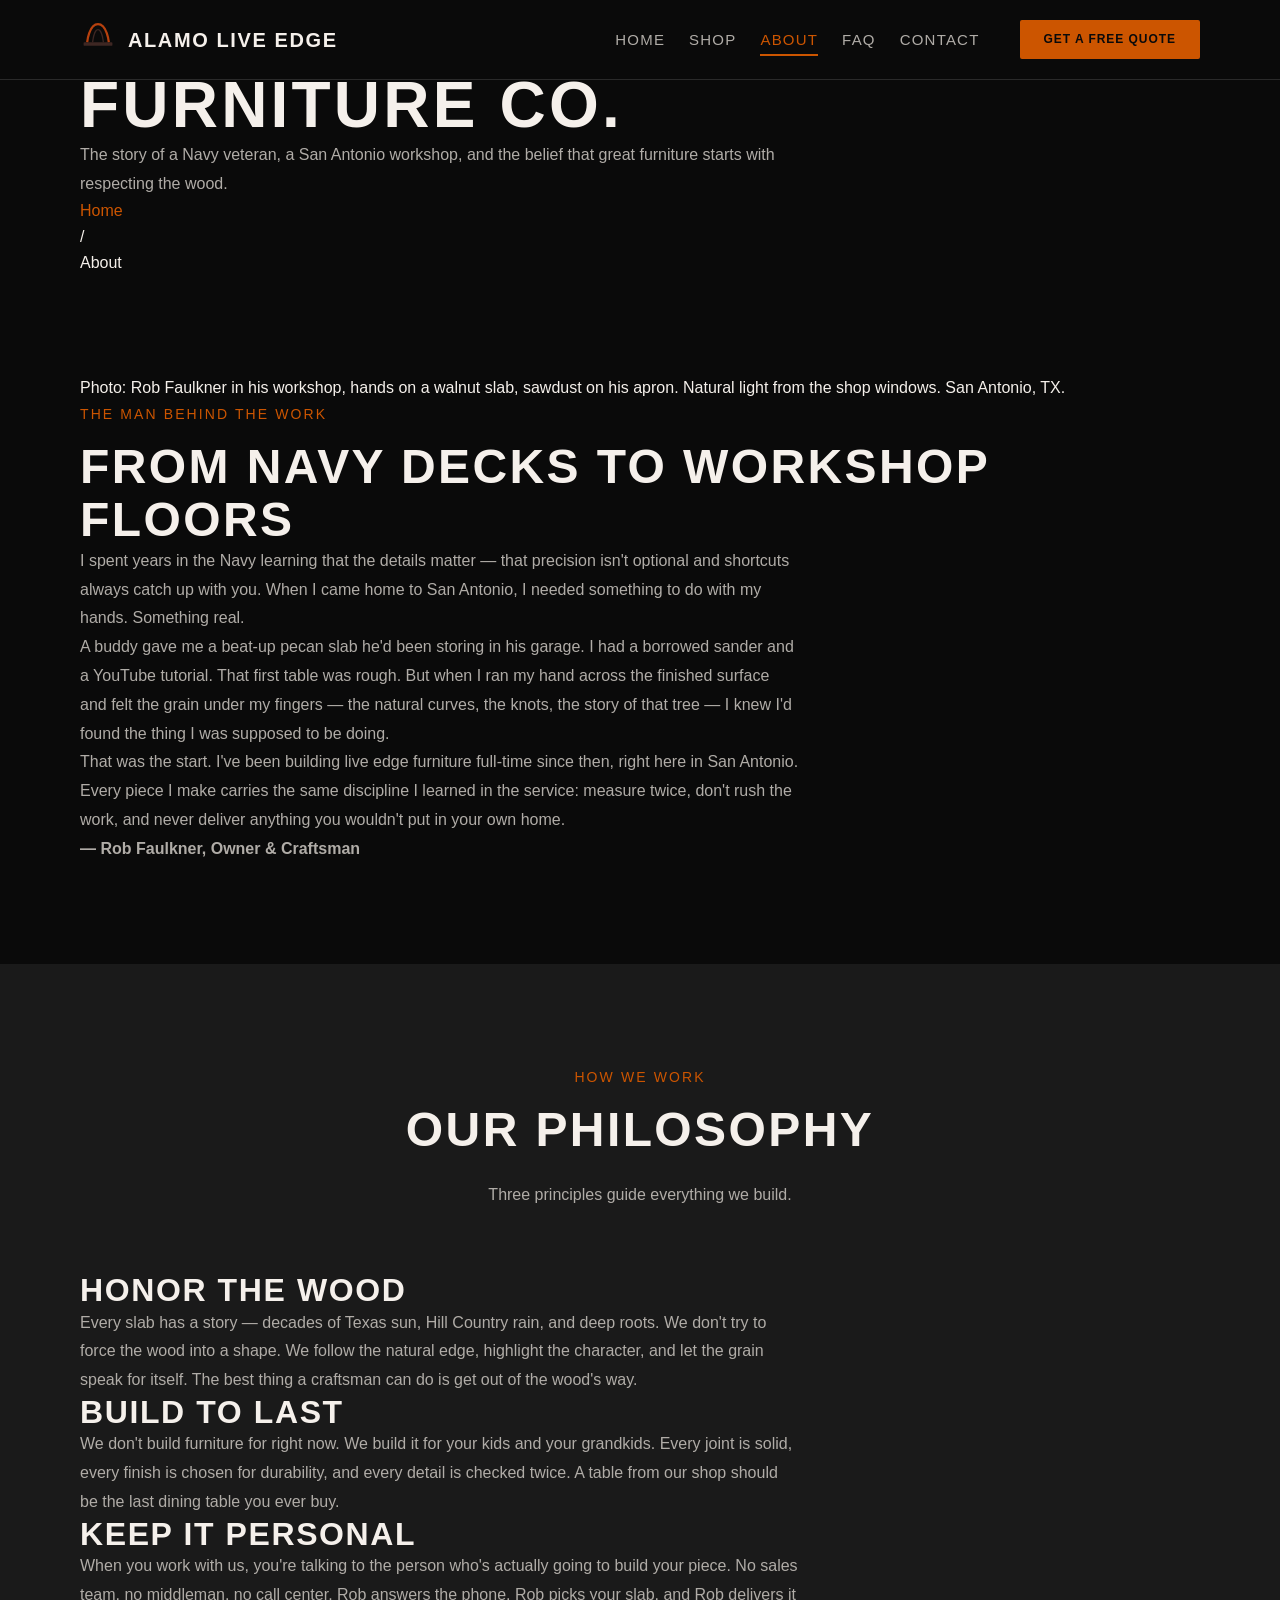
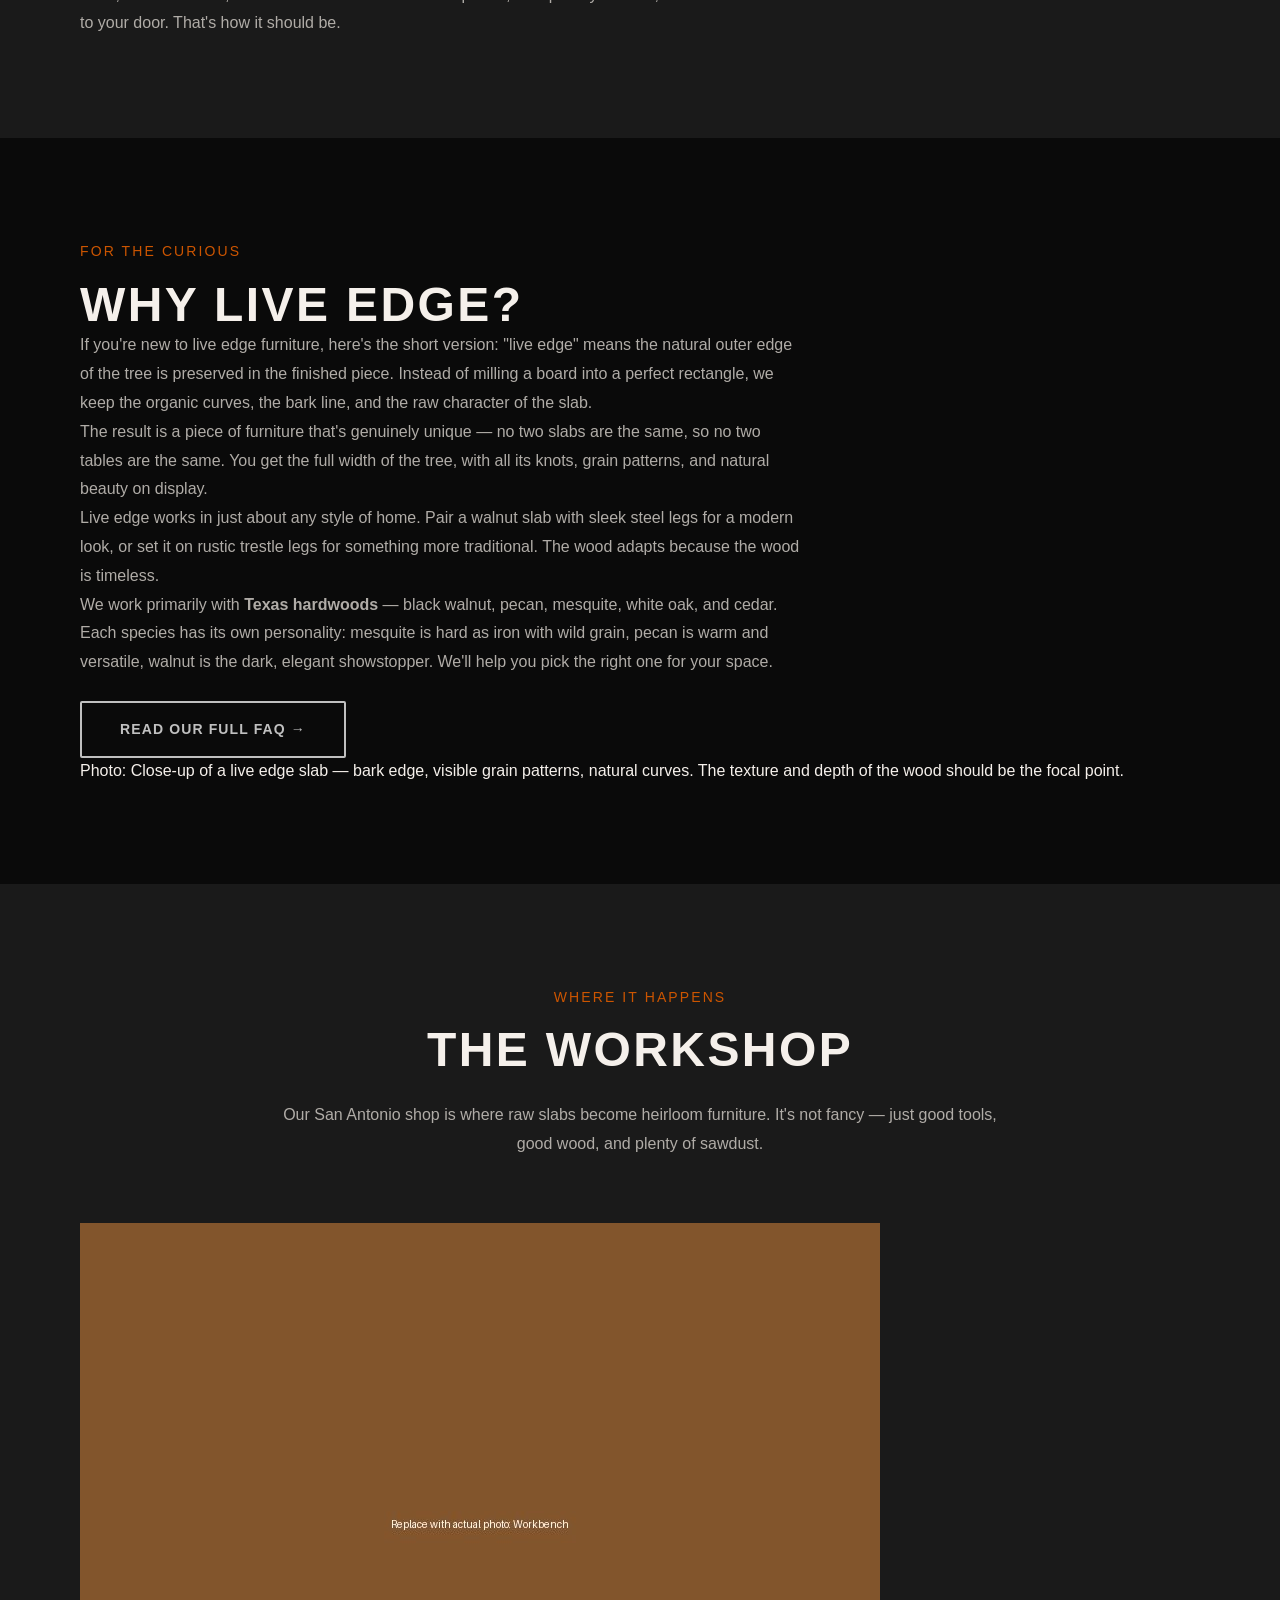
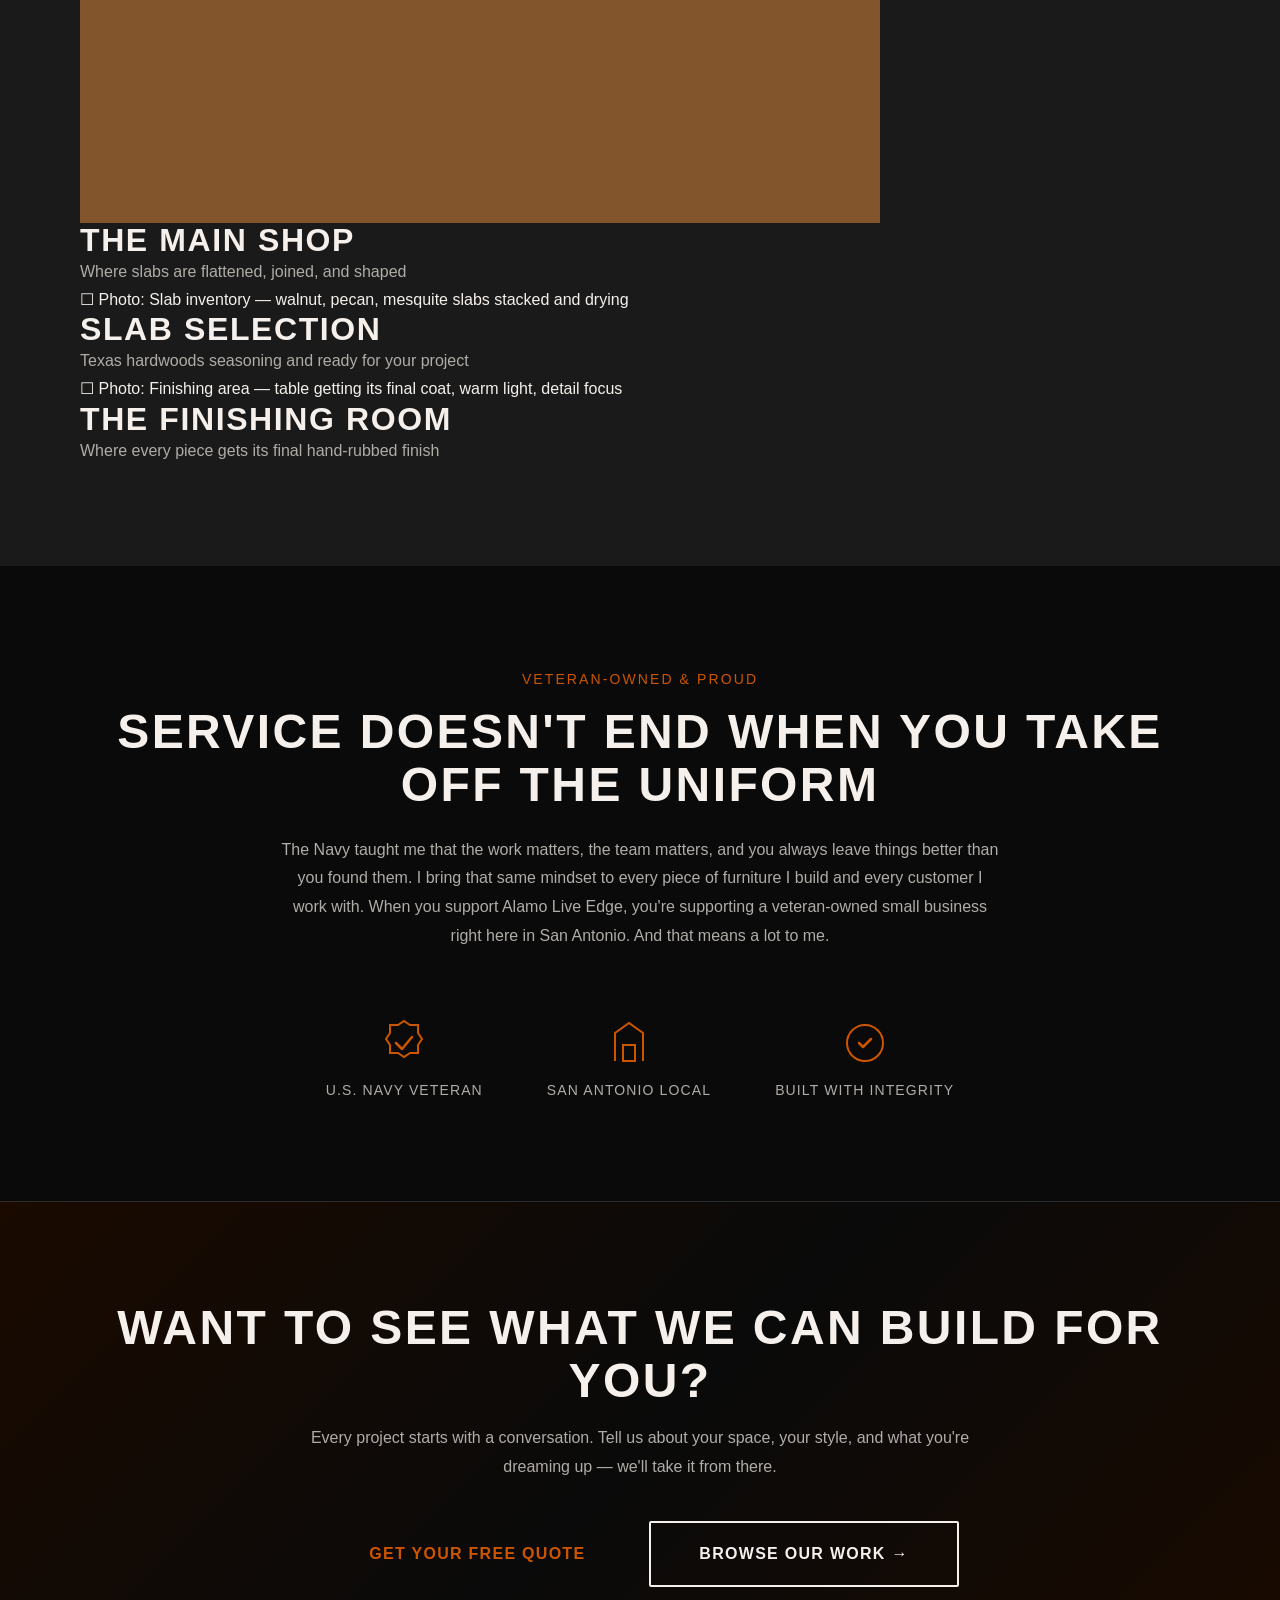
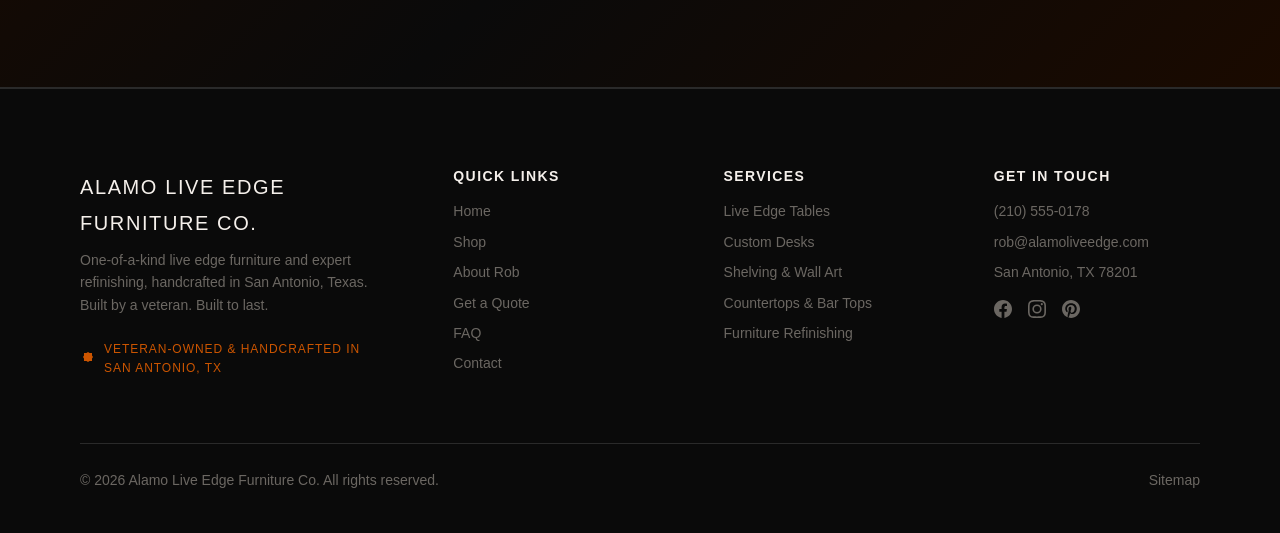
==== commit 09784315: "Add product images to shop, homepage, and about page Replace placeholder divs with <img> tags for 5 " ====
--- a/about.html
+++ b/about.html
@@ -193,10 +193,7 @@
         <div class="gallery-grid">
           <div class="gallery-card fade-in">
             <div class="gallery-card__image">
-              <div class="gallery-card__placeholder" role="img" aria-label="Wide shot of Alamo Live Edge workshop in San Antonio showing wood slabs, tools, and work tables">
-                <span class="gallery-card__placeholder-icon" aria-hidden="true">&#9744;</span>
-                <span>Photo: Wide shot of the workshop — slabs leaning against walls, work table in center, tools hanging</span>
-              </div>
+              <img src="images/woodworking-workbench.jpg" alt="Wide shot of Alamo Live Edge workshop in San Antonio showing wood slabs, tools, and work tables" width="800" height="600" loading="lazy">
             </div>
             <div class="gallery-card__body">
               <h3 class="gallery-card__title">The Main Shop</h3>
--- a/css/styles.css
+++ b/css/styles.css
@@ -1,37 +1,50 @@
 /* ==========================================================================
-   Alamo Live Edge Furniture Co. — Main Stylesheet
-   Modern Rustic Luxury Design System
+   Lone Star Live Edge — Main Stylesheet
+   Dark Premium Luxury Design System
    San Antonio, TX | Veteran-Owned & Handcrafted
    ========================================================================== */
 
 /* --------------------------------------------------------------------------
    CSS Custom Properties (Design Tokens)
-   Easy to update brand colors, fonts, and spacing from one place.
    -------------------------------------------------------------------------- */
 :root {
-  /* Colors */
-  --color-walnut: #3E2723;
-  --color-walnut-light: #5D4037;
-  --color-walnut-dark: #2C1A12;
-  --color-cream: #FAF3E0;
-  --color-copper: #B7410E;
-  --color-copper-light: #D4652E;
-  --color-copper-dark: #8C310A;
-  --color-bg: #FDFAF6;
-  --color-bg-alt: #F5EDE0;
-  --color-text: #1A1A1A;
-  --color-text-light: #4A4A4A;
-  --color-text-muted: #6B6B6B;
-  --color-white: #FFFFFF;
-  --color-border: #E0D5C7;
-  --color-border-light: #EDE7DC;
+  /* Primary Backgrounds */
+  --color-bg: #0A0A0A;
+  --color-bg-alt: #1A1A1A;
+  --color-bg-tertiary: #2A2A2A;
+
+  /* Accent Colors */
+  --color-accent: #CC5500;
+  --color-accent-hover: #A34400;
+  --color-accent-light: #E8731A;
+  --color-metal: #C0C0C0;
+  --color-pewter: #8A8A8A;
+
+  /* Warm Wood Tones */
+  --color-saddle: #C8A87C;
+  --color-sand: #D9C4A0;
+
+  /* Text Colors */
+  --color-text: #F5F0EB;
+  --color-text-secondary: #B0ACA7;
+  --color-text-muted: #6B6762;
+
+  /* Status */
   --color-success: #2E7D32;
   --color-error: #C62828;
-  --color-focus: #B7410E;
+
+  /* Overlay */
+  --color-overlay: rgba(0,0,0,0.7);
+
+  /* Border */
+  --color-border: #2A2A2A;
+  --color-border-light: #3A3A3A;
 
   /* Typography */
-  --font-heading: 'Playfair Display', 'Georgia', 'Times New Roman', serif;
-  --font-body: 'Source Sans 3', 'Source Sans Pro', 'Segoe UI', 'Helvetica Neue', Arial, sans-serif;
+  --font-heading: 'Oswald', 'Arial Narrow', sans-serif;
+  --font-body: 'Lato', 'Source Sans Pro', 'Segoe UI', sans-serif;
+  --font-accent: 'Playfair Display', Georgia, serif;
+
   --font-size-base: 1rem;
   --font-size-sm: 0.875rem;
   --font-size-xs: 0.75rem;
@@ -40,57 +53,51 @@
   --font-size-2xl: 1.5rem;
   --font-size-3xl: 2rem;
   --font-size-4xl: 2.5rem;
-  --font-size-5xl: 3.25rem;
-  --line-height-tight: 1.2;
+  --font-size-5xl: 3.5rem;
+
+  --line-height-tight: 1.1;
   --line-height-base: 1.6;
   --line-height-loose: 1.8;
 
   /* Spacing */
-  --space-xs: 0.25rem;
-  --space-sm: 0.5rem;
-  --space-md: 1rem;
-  --space-lg: 1.5rem;
-  --space-xl: 2rem;
-  --space-2xl: 3rem;
-  --space-3xl: 4rem;
-  --space-4xl: 6rem;
-  --space-5xl: 8rem;
+  --space-xs: 0.5rem;
+  --space-sm: 1rem;
+  --space-md: 1.5rem;
+  --space-lg: 2.5rem;
+  --space-xl: 4rem;
+  --space-2xl: 6.25rem;
 
   /* Layout */
-  --max-width: 1200px;
-  --max-width-narrow: 800px;
-  --max-width-wide: 1400px;
+  --max-width: 1440px;
+  --content-width: 720px;
   --nav-height: 80px;
-  --border-radius: 4px;
-  --border-radius-lg: 8px;
-
-  /* Shadows */
-  --shadow-sm: 0 1px 3px rgba(62, 39, 35, 0.08);
-  --shadow-md: 0 4px 12px rgba(62, 39, 35, 0.1);
-  --shadow-lg: 0 8px 30px rgba(62, 39, 35, 0.12);
-  --shadow-xl: 0 12px 40px rgba(62, 39, 35, 0.15);
+  --nav-height-mobile: 64px;
 
   /* Transitions */
-  --transition-fast: 150ms ease;
-  --transition-base: 300ms ease;
-  --transition-slow: 500ms ease;
-}
-
-/* --------------------------------------------------------------------------
-   Reset & Base Styles
+  --transition: 0.3s ease;
+  --transition-slow: 0.6s ease;
+
+  /* Border Radius */
+  --radius: 2px;
+  --radius-md: 4px;
+}
+
+/* --------------------------------------------------------------------------
+   Reset & Base
    -------------------------------------------------------------------------- */
 *,
 *::before,
 *::after {
+  box-sizing: border-box;
   margin: 0;
   padding: 0;
-  box-sizing: border-box;
 }
 
 html {
-  font-size: 16px;
+  font-size: 100%;
   scroll-behavior: smooth;
-  -webkit-text-size-adjust: 100%;
+  -webkit-font-smoothing: antialiased;
+  -moz-osx-font-smoothing: grayscale;
 }
 
 body {
@@ -99,8 +106,7 @@
   line-height: var(--line-height-base);
   color: var(--color-text);
   background-color: var(--color-bg);
-  -webkit-font-smoothing: antialiased;
-  -moz-osx-font-smoothing: grayscale;
+  min-height: 100vh;
   overflow-x: hidden;
 }
 
@@ -111,76 +117,2109 @@
 }
 
 a {
-  color: var(--color-copper);
+  color: var(--color-accent);
   text-decoration: none;
-  transition: color var(--transition-fast);
+  transition: color var(--transition);
 }
 
 a:hover {
-  color: var(--color-copper-dark);
-}
-
-a:focus-visible {
-  outline: 3px solid var(--color-focus);
-  outline-offset: 2px;
-  border-radius: 2px;
+  color: var(--color-accent-light);
 }
 
 ul, ol {
   list-style: none;
 }
 
-button, input, select, textarea {
+button {
   font-family: inherit;
-  font-size: inherit;
-  line-height: inherit;
-}
-
-button {
   cursor: pointer;
   border: none;
   background: none;
 }
 
+input, textarea, select {
+  font-family: inherit;
+  font-size: inherit;
+}
+
 h1, h2, h3, h4, h5, h6 {
   font-family: var(--font-heading);
-  color: var(--color-walnut);
+  color: var(--color-text);
   line-height: var(--line-height-tight);
-  font-weight: 700;
-}
-
-h1 { font-size: var(--font-size-4xl); margin-bottom: var(--space-lg); }
-h2 { font-size: var(--font-size-3xl); margin-bottom: var(--space-md); }
-h3 { font-size: var(--font-size-2xl); margin-bottom: var(--space-md); }
-h4 { font-size: var(--font-size-xl); margin-bottom: var(--space-sm); }
+  text-transform: uppercase;
+  letter-spacing: 0.05em;
+  font-weight: 600;
+}
+
+h1 {
+  font-size: clamp(2.25rem, 5vw, 4rem);
+}
+
+h2 {
+  font-size: clamp(1.75rem, 4vw, 3rem);
+}
+
+h3 {
+  font-size: clamp(1.375rem, 2.5vw, 2rem);
+}
+
+h4 {
+  font-size: clamp(1.125rem, 2vw, 1.5rem);
+}
 
 p {
-  margin-bottom: var(--space-md);
-  color: var(--color-text-light);
-}
-
-p:last-child {
-  margin-bottom: 0;
-}
-
-/* --------------------------------------------------------------------------
-   Utility Classes
+  max-width: var(--content-width);
+  color: var(--color-text-secondary);
+  line-height: var(--line-height-loose);
+}
+
+/* --------------------------------------------------------------------------
+   Layout
    -------------------------------------------------------------------------- */
 .container {
-  width: 100%;
   max-width: var(--max-width);
   margin: 0 auto;
-  padding: 0 var(--space-xl);
-}
-
-.container--narrow {
-  max-width: var(--max-width-narrow);
-}
-
-.container--wide {
-  max-width: var(--max-width-wide);
-}
-
+  padding: 0 5rem;
+}
+
+@media (max-width: 1023px) {
+  .container {
+    padding: 0 2.5rem;
+  }
+}
+
+@media (max-width: 767px) {
+  .container {
+    padding: 0 1.25rem;
+  }
+}
+
+.text-center {
+  text-align: center;
+}
+
+/* --------------------------------------------------------------------------
+   Section Spacing
+   -------------------------------------------------------------------------- */
+.section {
+  padding: var(--space-2xl) 0;
+}
+
+.section--alt {
+  background-color: var(--color-bg-alt);
+}
+
+.section--dark {
+  background-color: var(--color-bg);
+}
+
+.section-header {
+  text-align: center;
+  margin-bottom: var(--space-xl);
+}
+
+.section-header p {
+  margin: var(--space-md) auto 0;
+  max-width: var(--content-width);
+}
+
+.section-label {
+  display: inline-block;
+  font-family: var(--font-heading);
+  font-size: var(--font-size-sm);
+  text-transform: uppercase;
+  letter-spacing: 0.15em;
+  color: var(--color-accent);
+  margin-bottom: var(--space-sm);
+}
+
+@media (max-width: 1023px) {
+  .section {
+    padding: 3.75rem 0;
+  }
+}
+
+@media (max-width: 767px) {
+  .section {
+    padding: 2.5rem 0;
+  }
+}
+
+/* --------------------------------------------------------------------------
+   Buttons
+   -------------------------------------------------------------------------- */
+.btn {
+  display: inline-flex;
+  align-items: center;
+  justify-content: center;
+  font-family: var(--font-heading);
+  font-weight: 600;
+  text-transform: uppercase;
+  letter-spacing: 0.08em;
+  border-radius: var(--radius);
+  transition: all var(--transition);
+  cursor: pointer;
+  text-decoration: none;
+  gap: 0.5rem;
+  white-space: nowrap;
+}
+
+.btn:active {
+  transform: scale(0.98);
+}
+
+/* Primary - Burnt Orange */
+.btn--primary {
+  background-color: var(--color-accent);
+  color: var(--color-bg);
+  padding: 1rem 2.5rem;
+  font-size: var(--font-size-sm);
+}
+
+.btn--primary:hover {
+  background-color: var(--color-accent-hover);
+  color: var(--color-bg);
+  box-shadow: 0 0 20px rgba(204,85,0,0.3);
+}
+
+/* Secondary - Silver Outline */
+.btn--secondary {
+  border: 2px solid var(--color-metal);
+  color: var(--color-metal);
+  background: transparent;
+  padding: calc(1rem - 2px) calc(2.5rem - 2px);
+  font-size: var(--font-size-sm);
+}
+
+.btn--secondary:hover {
+  background-color: var(--color-metal);
+  color: var(--color-bg);
+}
+
+/* Ghost */
+.btn--ghost {
+  border: 1px solid var(--color-text-muted);
+  color: var(--color-text-secondary);
+  background: transparent;
+  padding: calc(1rem - 1px) calc(2.5rem - 1px);
+  font-size: var(--font-size-sm);
+}
+
+.btn--ghost:hover {
+  border-color: var(--color-accent);
+  color: var(--color-accent);
+}
+
+/* Sizes */
+.btn--lg {
+  padding: 1.125rem 3rem;
+  font-size: var(--font-size-base);
+}
+
+.btn--sm {
+  padding: 0.625rem 1.5rem;
+  font-size: var(--font-size-xs);
+}
+
+.btn-group {
+  display: flex;
+  gap: var(--space-sm);
+  flex-wrap: wrap;
+}
+
+@media (max-width: 767px) {
+  .btn--lg {
+    padding: 1rem 2rem;
+    font-size: var(--font-size-sm);
+    width: 100%;
+  }
+
+  .btn-group {
+    flex-direction: column;
+  }
+}
+
+/* --------------------------------------------------------------------------
+   Announcement Bar
+   -------------------------------------------------------------------------- */
+.announcement-bar {
+  background-color: var(--color-accent);
+  color: var(--color-bg);
+  text-align: center;
+  padding: 0.625rem 1rem;
+  font-family: var(--font-heading);
+  font-size: var(--font-size-sm);
+  text-transform: uppercase;
+  letter-spacing: 0.1em;
+}
+
+.announcement-bar a {
+  color: var(--color-bg);
+  text-decoration: underline;
+}
+
+/* --------------------------------------------------------------------------
+   Navigation
+   -------------------------------------------------------------------------- */
+.site-header {
+  position: fixed;
+  top: 0;
+  left: 0;
+  right: 0;
+  z-index: 1000;
+  height: var(--nav-height);
+  background-color: var(--color-bg);
+  border-bottom: 1px solid var(--color-border);
+  transition: all var(--transition);
+}
+
+.site-header--scrolled {
+  background-color: rgba(10,10,10,0.95);
+  backdrop-filter: blur(10px);
+  -webkit-backdrop-filter: blur(10px);
+}
+
+.nav {
+  display: flex;
+  align-items: center;
+  justify-content: space-between;
+  height: 100%;
+  max-width: var(--max-width);
+  margin: 0 auto;
+  padding: 0 5rem;
+}
+
+.nav__logo {
+  display: flex;
+  align-items: center;
+  gap: 0.75rem;
+  font-family: var(--font-heading);
+  font-size: 1.25rem;
+  font-weight: 700;
+  color: var(--color-text);
+  text-transform: uppercase;
+  letter-spacing: 0.08em;
+  text-decoration: none;
+  white-space: nowrap;
+}
+
+.nav__logo:hover {
+  color: var(--color-accent);
+}
+
+.nav__logo-icon svg {
+  width: 36px;
+  height: 36px;
+}
+
+.nav__menu {
+  display: flex;
+  align-items: center;
+  gap: var(--space-lg);
+}
+
+.nav__links {
+  display: flex;
+  gap: var(--space-md);
+}
+
+.nav__link {
+  font-family: var(--font-heading);
+  font-size: 0.9375rem;
+  text-transform: uppercase;
+  letter-spacing: 0.08em;
+  color: var(--color-text-secondary);
+  padding: 0.5rem 0;
+  text-decoration: none;
+  position: relative;
+  transition: color var(--transition);
+}
+
+.nav__link::after {
+  content: '';
+  position: absolute;
+  bottom: 0;
+  left: 0;
+  width: 0;
+  height: 2px;
+  background-color: var(--color-accent);
+  transition: width var(--transition);
+}
+
+.nav__link:hover,
+.nav__link--active {
+  color: var(--color-accent);
+}
+
+.nav__link:hover::after,
+.nav__link--active::after {
+  width: 100%;
+}
+
+.nav__toggle {
+  display: none;
+  flex-direction: column;
+  gap: 5px;
+  padding: 0.5rem;
+  z-index: 1001;
+}
+
+.nav__toggle-bar {
+  display: block;
+  width: 24px;
+  height: 2px;
+  background-color: var(--color-text);
+  transition: all var(--transition);
+}
+
+.nav__overlay {
+  display: none;
+}
+
+@media (max-width: 1023px) {
+  .nav {
+    padding: 0 2.5rem;
+  }
+}
+
+@media (max-width: 767px) {
+  .site-header {
+    height: var(--nav-height-mobile);
+  }
+
+  .nav {
+    padding: 0 1.25rem;
+  }
+
+  .nav__toggle {
+    display: flex;
+  }
+
+  .nav__menu {
+    position: fixed;
+    top: 0;
+    left: 0;
+    right: 0;
+    bottom: 0;
+    background-color: var(--color-bg);
+    flex-direction: column;
+    justify-content: center;
+    align-items: center;
+    gap: var(--space-lg);
+    transform: translateX(100%);
+    transition: transform var(--transition);
+    z-index: 1000;
+  }
+
+  .nav__menu--open {
+    transform: translateX(0);
+  }
+
+  .nav__links {
+    flex-direction: column;
+    align-items: center;
+    gap: var(--space-md);
+  }
+
+  .nav__link {
+    font-size: 1.75rem;
+  }
+
+  .nav__overlay {
+    display: block;
+    position: fixed;
+    top: 0;
+    left: 0;
+    right: 0;
+    bottom: 0;
+    background-color: var(--color-overlay);
+    z-index: 999;
+    opacity: 0;
+    visibility: hidden;
+    transition: all var(--transition);
+  }
+
+  .nav__overlay--visible {
+    opacity: 1;
+    visibility: visible;
+  }
+
+  /* Hamburger animation */
+  .nav__toggle[aria-expanded="true"] .nav__toggle-bar:nth-child(1) {
+    transform: rotate(45deg) translate(5px, 5px);
+  }
+  .nav__toggle[aria-expanded="true"] .nav__toggle-bar:nth-child(2) {
+    opacity: 0;
+  }
+  .nav__toggle[aria-expanded="true"] .nav__toggle-bar:nth-child(3) {
+    transform: rotate(-45deg) translate(5px, -5px);
+  }
+}
+
+/* --------------------------------------------------------------------------
+   Hero Section
+   -------------------------------------------------------------------------- */
+.hero {
+  position: relative;
+  min-height: 100vh;
+  display: flex;
+  align-items: center;
+  justify-content: flex-start;
+  overflow: hidden;
+  margin-top: var(--nav-height);
+}
+
+.hero__bg {
+  position: absolute;
+  inset: 0;
+  z-index: 0;
+}
+
+.hero__bg-placeholder {
+  width: 100%;
+  height: 100%;
+  background: linear-gradient(135deg, #1A1A1A 0%, #0A0A0A 40%, #2A1A0A 100%);
+  display: flex;
+  align-items: center;
+  justify-content: center;
+  color: var(--color-text-muted);
+  font-size: var(--font-size-sm);
+  text-align: center;
+  padding: 2rem;
+}
+
+.hero__bg img {
+  width: 100%;
+  height: 100%;
+  object-fit: cover;
+}
+
+.hero__overlay {
+  position: absolute;
+  inset: 0;
+  background: linear-gradient(
+    to right,
+    rgba(10,10,10,0.85) 0%,
+    rgba(10,10,10,0.6) 50%,
+    rgba(10,10,10,0.3) 100%
+  );
+  z-index: 1;
+}
+
+.hero__content {
+  position: relative;
+  z-index: 2;
+  max-width: 700px;
+  padding: var(--space-xl) 0;
+}
+
+.hero__label {
+  display: inline-block;
+  font-family: var(--font-heading);
+  font-size: var(--font-size-sm);
+  text-transform: uppercase;
+  letter-spacing: 0.2em;
+  color: var(--color-accent);
+  margin-bottom: var(--space-md);
+}
+
+.hero__tagline {
+  font-family: var(--font-accent);
+  font-style: italic;
+  font-size: clamp(1.25rem, 2.5vw, 1.75rem);
+  color: var(--color-saddle);
+  margin-bottom: var(--space-md);
+}
+
+.hero__title {
+  margin-bottom: var(--space-md);
+  line-height: 1.05;
+}
+
+.hero__subtitle {
+  font-size: var(--font-size-lg);
+  color: var(--color-text-secondary);
+  line-height: var(--line-height-loose);
+  margin-bottom: var(--space-lg);
+  max-width: 600px;
+}
+
+.hero__ctas {
+  display: flex;
+  gap: var(--space-sm);
+  flex-wrap: wrap;
+}
+
+.hero__scroll {
+  position: absolute;
+  bottom: 2rem;
+  left: 50%;
+  transform: translateX(-50%);
+  z-index: 2;
+  display: flex;
+  flex-direction: column;
+  align-items: center;
+  gap: 0.5rem;
+  color: var(--color-text-muted);
+  font-family: var(--font-heading);
+  font-size: var(--font-size-xs);
+  text-transform: uppercase;
+  letter-spacing: 0.15em;
+  animation: scrollBounce 2s infinite;
+}
+
+@keyframes scrollBounce {
+  0%, 100% { transform: translateX(-50%) translateY(0); }
+  50% { transform: translateX(-50%) translateY(8px); }
+}
+
+/* Hero compact variant for inner pages */
+.hero--compact {
+  min-height: 50vh;
+}
+
+.hero--compact .hero__content {
+  padding: var(--space-lg) 0;
+}
+
+@media (max-width: 767px) {
+  .hero {
+    margin-top: var(--nav-height-mobile);
+    min-height: 90vh;
+  }
+
+  .hero__overlay {
+    background: linear-gradient(
+      to bottom,
+      rgba(10,10,10,0.7) 0%,
+      rgba(10,10,10,0.85) 100%
+    );
+  }
+
+  .hero__content {
+    text-align: center;
+  }
+
+  .hero__subtitle {
+    margin-left: auto;
+    margin-right: auto;
+  }
+
+  .hero__ctas {
+    justify-content: center;
+    flex-direction: column;
+  }
+
+  .hero__scroll {
+    display: none;
+  }
+}
+
+/* --------------------------------------------------------------------------
+   Brand Story Section (Split Layout)
+   -------------------------------------------------------------------------- */
+.brand-story {
+  display: grid;
+  grid-template-columns: 1fr 1fr;
+  gap: var(--space-xl);
+  align-items: center;
+}
+
+.brand-story__images {
+  display: grid;
+  grid-template-columns: 1fr 1fr;
+  gap: var(--space-sm);
+}
+
+.brand-story__img {
+  background-color: var(--color-bg-alt);
+  border-radius: var(--radius);
+  overflow: hidden;
+  aspect-ratio: 3/4;
+}
+
+.brand-story__img-placeholder {
+  width: 100%;
+  height: 100%;
+  display: flex;
+  align-items: center;
+  justify-content: center;
+  color: var(--color-text-muted);
+  font-size: var(--font-size-xs);
+  text-align: center;
+  padding: 1rem;
+  background: linear-gradient(135deg, #1A1A1A 0%, #2A2A2A 100%);
+}
+
+.brand-story__content h2 {
+  margin-bottom: var(--space-md);
+}
+
+.brand-story__content p {
+  margin-bottom: var(--space-sm);
+}
+
+.brand-story__content .btn {
+  margin-top: var(--space-md);
+}
+
+@media (max-width: 767px) {
+  .brand-story {
+    grid-template-columns: 1fr;
+    gap: var(--space-lg);
+  }
+}
+
+/* --------------------------------------------------------------------------
+   Category Cards / Featured Work
+   -------------------------------------------------------------------------- */
+.category-grid {
+  display: grid;
+  grid-template-columns: repeat(4, 1fr);
+  gap: var(--space-md);
+}
+
+.category-card {
+  position: relative;
+  overflow: hidden;
+  border-radius: var(--radius);
+  aspect-ratio: 1;
+  cursor: pointer;
+  text-decoration: none;
+  display: block;
+}
+
+.category-card__image {
+  width: 100%;
+  height: 100%;
+  background: linear-gradient(135deg, #1A1A1A, #2A2A2A);
+  transition: transform var(--transition-slow);
+}
+
+.category-card__image-placeholder {
+  width: 100%;
+  height: 100%;
+  display: flex;
+  align-items: center;
+  justify-content: center;
+  color: var(--color-text-muted);
+  font-size: var(--font-size-xs);
+  text-align: center;
+  padding: 1rem;
+}
+
+.category-card__image img {
+  width: 100%;
+  height: 100%;
+  object-fit: cover;
+  transition: transform var(--transition-slow);
+}
+
+.category-card:hover .category-card__image,
+.category-card:hover .category-card__image img {
+  transform: scale(1.05);
+}
+
+.category-card__overlay {
+  position: absolute;
+  inset: 0;
+  background: linear-gradient(to top, rgba(10,10,10,0.9) 0%, rgba(10,10,10,0.2) 60%);
+  display: flex;
+  flex-direction: column;
+  justify-content: flex-end;
+  padding: var(--space-md);
+  transition: background var(--transition);
+}
+
+.category-card:hover .category-card__overlay {
+  background: linear-gradient(to top, rgba(10,10,10,0.95) 0%, rgba(10,10,10,0.4) 60%);
+}
+
+.category-card__title {
+  font-size: var(--font-size-xl);
+  margin-bottom: 0.25rem;
+}
+
+.category-card__desc {
+  font-size: var(--font-size-sm);
+  color: var(--color-text-secondary);
+  line-height: 1.4;
+}
+
+.category-card__cta {
+  font-family: var(--font-heading);
+  font-size: var(--font-size-sm);
+  text-transform: uppercase;
+  letter-spacing: 0.1em;
+  color: var(--color-accent);
+  margin-top: var(--space-xs);
+  opacity: 0;
+  transform: translateY(8px);
+  transition: all var(--transition);
+}
+
+.category-card:hover .category-card__cta {
+  opacity: 1;
+  transform: translateY(0);
+}
+
+@media (max-width: 1023px) {
+  .category-grid {
+    grid-template-columns: repeat(2, 1fr);
+  }
+}
+
+@media (max-width: 480px) {
+  .category-grid {
+    grid-template-columns: 1fr;
+  }
+}
+
+/* --------------------------------------------------------------------------
+   Featured Products Grid
+   -------------------------------------------------------------------------- */
+.product-grid {
+  display: grid;
+  grid-template-columns: repeat(3, 1fr);
+  gap: var(--space-md);
+}
+
+.product-card {
+  background-color: var(--color-bg-alt);
+  border-radius: var(--radius);
+  overflow: hidden;
+  transition: transform var(--transition);
+  text-decoration: none;
+  display: block;
+}
+
+.product-card:hover {
+  transform: translateY(-4px);
+}
+
+.product-card__image {
+  aspect-ratio: 1;
+  overflow: hidden;
+  background: linear-gradient(135deg, #1A1A1A, #2A2A2A);
+}
+
+.product-card__image-placeholder {
+  width: 100%;
+  height: 100%;
+  display: flex;
+  align-items: center;
+  justify-content: center;
+  color: var(--color-text-muted);
+  font-size: var(--font-size-xs);
+  text-align: center;
+  padding: 1rem;
+}
+
+.product-card__image img {
+  width: 100%;
+  height: 100%;
+  object-fit: cover;
+  transition: transform var(--transition-slow);
+}
+
+.product-card:hover .product-card__image img {
+  transform: scale(1.05);
+}
+
+.product-card__body {
+  padding: var(--space-md);
+}
+
+.product-card__species {
+  font-family: var(--font-heading);
+  font-size: var(--font-size-xs);
+  text-transform: uppercase;
+  letter-spacing: 0.1em;
+  color: var(--color-saddle);
+  margin-bottom: 0.25rem;
+}
+
+.product-card__title {
+  font-size: var(--font-size-lg);
+  text-transform: none;
+  letter-spacing: 0;
+  margin-bottom: 0.5rem;
+}
+
+.product-card__meta {
+  font-size: var(--font-size-sm);
+  color: var(--color-text-muted);
+  margin-bottom: var(--space-xs);
+}
+
+.product-card__price {
+  font-family: var(--font-heading);
+  font-size: var(--font-size-xl);
+  color: var(--color-text);
+}
+
+.product-card__badge {
+  display: inline-block;
+  font-family: var(--font-heading);
+  font-size: var(--font-size-xs);
+  text-transform: uppercase;
+  letter-spacing: 0.1em;
+  color: var(--color-accent);
+  border: 1px solid var(--color-accent);
+  padding: 0.25rem 0.75rem;
+  border-radius: var(--radius);
+  margin-top: var(--space-xs);
+}
+
+@media (max-width: 1023px) {
+  .product-grid {
+    grid-template-columns: repeat(2, 1fr);
+  }
+}
+
+@media (max-width: 480px) {
+  .product-grid {
+    grid-template-columns: 1fr;
+  }
+}
+
+/* --------------------------------------------------------------------------
+   Trust Signals / Why Choose
+   -------------------------------------------------------------------------- */
+.trust-grid {
+  display: grid;
+  grid-template-columns: repeat(3, 1fr);
+  gap: var(--space-md);
+}
+
+.trust-card {
+  text-align: center;
+  padding: var(--space-lg) var(--space-md);
+  background-color: var(--color-bg-alt);
+  border-radius: var(--radius);
+  border: 1px solid var(--color-border);
+  transition: border-color var(--transition);
+}
+
+.trust-card:hover {
+  border-color: var(--color-accent);
+}
+
+.trust-card__icon {
+  width: 56px;
+  height: 56px;
+  margin: 0 auto var(--space-sm);
+  color: var(--color-accent);
+}
+
+.trust-card__icon svg {
+  width: 100%;
+  height: 100%;
+}
+
+.trust-card__title {
+  font-size: var(--font-size-lg);
+  margin-bottom: 0.5rem;
+}
+
+.trust-card__text {
+  font-size: var(--font-size-sm);
+  color: var(--color-text-muted);
+  max-width: 100%;
+}
+
+@media (max-width: 1023px) {
+  .trust-grid {
+    grid-template-columns: repeat(2, 1fr);
+  }
+}
+
+@media (max-width: 480px) {
+  .trust-grid {
+    grid-template-columns: 1fr;
+  }
+}
+
+/* --------------------------------------------------------------------------
+   Process Steps
+   -------------------------------------------------------------------------- */
+.process-grid {
+  display: grid;
+  grid-template-columns: repeat(4, 1fr);
+  gap: var(--space-md);
+  position: relative;
+}
+
+.process-grid::before {
+  content: '';
+  position: absolute;
+  top: 2rem;
+  left: 12.5%;
+  right: 12.5%;
+  height: 2px;
+  background: linear-gradient(to right, var(--color-accent), var(--color-border), var(--color-accent));
+  z-index: 0;
+}
+
+.process-step {
+  text-align: center;
+  position: relative;
+  z-index: 1;
+}
+
+.process-step__number {
+  width: 64px;
+  height: 64px;
+  border-radius: 50%;
+  background-color: var(--color-bg);
+  border: 2px solid var(--color-accent);
+  display: flex;
+  align-items: center;
+  justify-content: center;
+  margin: 0 auto var(--space-sm);
+  font-family: var(--font-heading);
+  font-size: var(--font-size-2xl);
+  color: var(--color-accent);
+  font-weight: 700;
+}
+
+.process-step__title {
+  font-size: var(--font-size-lg);
+  margin-bottom: 0.5rem;
+}
+
+.process-step__text {
+  font-size: var(--font-size-sm);
+  color: var(--color-text-muted);
+  max-width: 100%;
+}
+
+@media (max-width: 767px) {
+  .process-grid {
+    grid-template-columns: 1fr 1fr;
+    gap: var(--space-lg) var(--space-md);
+  }
+
+  .process-grid::before {
+    display: none;
+  }
+}
+
+@media (max-width: 480px) {
+  .process-grid {
+    grid-template-columns: 1fr;
+  }
+}
+
+/* --------------------------------------------------------------------------
+   Testimonials
+   -------------------------------------------------------------------------- */
+.testimonials-section {
+  position: relative;
+  overflow: hidden;
+}
+
+.testimonials-section__bg {
+  position: absolute;
+  inset: 0;
+  background: linear-gradient(135deg, #1A1A1A 0%, #0A0A0A 100%);
+  z-index: 0;
+}
+
+.testimonials-section__overlay {
+  position: absolute;
+  inset: 0;
+  background: var(--color-overlay);
+  z-index: 1;
+}
+
+.testimonials-grid {
+  display: grid;
+  grid-template-columns: repeat(2, 1fr);
+  gap: var(--space-md);
+  position: relative;
+  z-index: 2;
+}
+
+.testimonial-card {
+  background-color: rgba(26,26,26,0.8);
+  border: 1px solid var(--color-border);
+  border-radius: var(--radius);
+  padding: var(--space-lg);
+}
+
+.testimonial-card__stars {
+  color: var(--color-accent);
+  font-size: var(--font-size-lg);
+  margin-bottom: var(--space-sm);
+  letter-spacing: 0.1em;
+}
+
+.testimonial-card__text {
+  font-family: var(--font-accent);
+  font-style: italic;
+  font-size: var(--font-size-lg);
+  color: var(--color-saddle);
+  line-height: var(--line-height-base);
+  margin-bottom: var(--space-md);
+  max-width: 100%;
+}
+
+.testimonial-card__author {
+  font-family: var(--font-heading);
+  font-size: var(--font-size-base);
+  text-transform: uppercase;
+  letter-spacing: 0.05em;
+  color: var(--color-text);
+  margin-bottom: 0.125rem;
+}
+
+.testimonial-card__location {
+  font-size: var(--font-size-sm);
+  color: var(--color-text-muted);
+}
+
+.trust-badges {
+  display: flex;
+  justify-content: center;
+  gap: var(--space-xl);
+  margin-top: var(--space-xl);
+  flex-wrap: wrap;
+  position: relative;
+  z-index: 2;
+}
+
+.trust-badge {
+  display: flex;
+  flex-direction: column;
+  align-items: center;
+  gap: 0.5rem;
+  text-align: center;
+}
+
+.trust-badge__icon {
+  width: 56px;
+  height: 56px;
+  color: var(--color-accent);
+}
+
+.trust-badge__icon svg {
+  width: 100%;
+  height: 100%;
+}
+
+.trust-badge__label {
+  font-family: var(--font-heading);
+  font-size: var(--font-size-sm);
+  text-transform: uppercase;
+  letter-spacing: 0.08em;
+  color: var(--color-text-secondary);
+}
+
+@media (max-width: 767px) {
+  .testimonials-grid {
+    grid-template-columns: 1fr;
+  }
+
+  .trust-badges {
+    gap: var(--space-lg);
+  }
+}
+
+/* --------------------------------------------------------------------------
+   Instagram / Follow Section
+   -------------------------------------------------------------------------- */
+.instagram-grid {
+  display: grid;
+  grid-template-columns: repeat(6, 1fr);
+  gap: var(--space-xs);
+}
+
+.instagram-item {
+  aspect-ratio: 1;
+  overflow: hidden;
+  border-radius: var(--radius);
+  position: relative;
+  cursor: pointer;
+}
+
+.instagram-item__placeholder {
+  width: 100%;
+  height: 100%;
+  background: linear-gradient(135deg, #1A1A1A, #2A2A2A);
+  display: flex;
+  align-items: center;
+  justify-content: center;
+  color: var(--color-text-muted);
+  font-size: var(--font-size-xs);
+}
+
+.instagram-item img {
+  width: 100%;
+  height: 100%;
+  object-fit: cover;
+  transition: transform var(--transition-slow);
+}
+
+.instagram-item:hover img {
+  transform: scale(1.1);
+}
+
+.instagram-item__overlay {
+  position: absolute;
+  inset: 0;
+  background: rgba(204,85,0,0.7);
+  display: flex;
+  align-items: center;
+  justify-content: center;
+  opacity: 0;
+  transition: opacity var(--transition);
+}
+
+.instagram-item:hover .instagram-item__overlay {
+  opacity: 1;
+}
+
+@media (max-width: 767px) {
+  .instagram-grid {
+    grid-template-columns: repeat(3, 1fr);
+  }
+}
+
+/* --------------------------------------------------------------------------
+   Final CTA Section
+   -------------------------------------------------------------------------- */
+.cta-section {
+  background: linear-gradient(135deg, #1A0A00 0%, #0A0A0A 50%, #1A0A00 100%);
+  padding: var(--space-2xl) 0;
+  text-align: center;
+  border-top: 1px solid var(--color-border);
+  border-bottom: 1px solid var(--color-border);
+}
+
+.cta-section h2 {
+  margin-bottom: var(--space-sm);
+}
+
+.cta-section p {
+  margin: 0 auto var(--space-lg);
+  max-width: var(--content-width);
+}
+
+.cta-section .btn-group {
+  justify-content: center;
+}
+
+/* --------------------------------------------------------------------------
+   Services Grid
+   -------------------------------------------------------------------------- */
+.services-grid {
+  display: grid;
+  grid-template-columns: repeat(3, 1fr);
+  gap: var(--space-md);
+}
+
+.service-card {
+  background-color: var(--color-bg-alt);
+  border: 1px solid var(--color-border);
+  border-radius: var(--radius);
+  padding: var(--space-lg);
+  transition: all var(--transition);
+  text-decoration: none;
+  display: block;
+}
+
+.service-card:hover {
+  border-color: var(--color-accent);
+  transform: translateY(-4px);
+}
+
+.service-card__icon {
+  width: 48px;
+  height: 48px;
+  color: var(--color-accent);
+  margin-bottom: var(--space-sm);
+}
+
+.service-card__icon svg {
+  width: 100%;
+  height: 100%;
+}
+
+.service-card__title {
+  font-size: var(--font-size-xl);
+  margin-bottom: var(--space-xs);
+}
+
+.service-card__text {
+  font-size: var(--font-size-sm);
+  color: var(--color-text-secondary);
+  margin-bottom: var(--space-sm);
+  max-width: 100%;
+}
+
+.service-card__link {
+  font-family: var(--font-heading);
+  font-size: var(--font-size-sm);
+  text-transform: uppercase;
+  letter-spacing: 0.05em;
+  color: var(--color-accent);
+}
+
+.service-card__link:hover {
+  color: var(--color-accent-light);
+}
+
+@media (max-width: 1023px) {
+  .services-grid {
+    grid-template-columns: repeat(2, 1fr);
+  }
+}
+
+@media (max-width: 480px) {
+  .services-grid {
+    grid-template-columns: 1fr;
+  }
+}
+
+/* --------------------------------------------------------------------------
+   Wood Species Section
+   -------------------------------------------------------------------------- */
+.wood-grid {
+  display: grid;
+  grid-template-columns: repeat(5, 1fr);
+  gap: var(--space-md);
+}
+
+.wood-card {
+  text-align: center;
+  padding: var(--space-md);
+  background-color: var(--color-bg-alt);
+  border-radius: var(--radius);
+  border: 1px solid var(--color-border);
+}
+
+.wood-card__image {
+  aspect-ratio: 1;
+  border-radius: 50%;
+  overflow: hidden;
+  margin: 0 auto var(--space-sm);
+  width: 120px;
+  height: 120px;
+  background: linear-gradient(135deg, #2A1A0A, #3A2A1A);
+}
+
+.wood-card__image-placeholder {
+  width: 100%;
+  height: 100%;
+  display: flex;
+  align-items: center;
+  justify-content: center;
+  color: var(--color-text-muted);
+  font-size: var(--font-size-xs);
+}
+
+.wood-card__name {
+  font-family: var(--font-heading);
+  font-size: var(--font-size-lg);
+  text-transform: uppercase;
+  letter-spacing: 0.05em;
+  color: var(--color-saddle);
+  margin-bottom: 0.25rem;
+}
+
+.wood-card__desc {
+  font-size: var(--font-size-sm);
+  color: var(--color-text-muted);
+  max-width: 100%;
+}
+
+@media (max-width: 1023px) {
+  .wood-grid {
+    grid-template-columns: repeat(3, 1fr);
+  }
+}
+
+@media (max-width: 480px) {
+  .wood-grid {
+    grid-template-columns: repeat(2, 1fr);
+  }
+}
+
+/* --------------------------------------------------------------------------
+   Forms
+   -------------------------------------------------------------------------- */
+.form-grid {
+  display: grid;
+  grid-template-columns: repeat(2, 1fr);
+  gap: var(--space-md);
+}
+
+.form-grid--full {
+  grid-template-columns: 1fr;
+}
+
+.form-group {
+  display: flex;
+  flex-direction: column;
+  gap: 0.375rem;
+}
+
+.form-group--full {
+  grid-column: 1 / -1;
+}
+
+.form-label {
+  font-family: var(--font-heading);
+  font-size: var(--font-size-sm);
+  text-transform: uppercase;
+  letter-spacing: 0.05em;
+  color: var(--color-text-secondary);
+}
+
+.form-label span {
+  color: var(--color-accent);
+}
+
+.form-input,
+.form-select,
+.form-textarea {
+  background-color: var(--color-bg-tertiary);
+  border: 1px solid var(--color-text-muted);
+  border-radius: var(--radius);
+  color: var(--color-text);
+  padding: 0.75rem 1rem;
+  height: 48px;
+  transition: all var(--transition);
+  width: 100%;
+}
+
+.form-input:focus,
+.form-select:focus,
+.form-textarea:focus {
+  outline: none;
+  border-color: var(--color-accent);
+  box-shadow: 0 0 0 3px rgba(204,85,0,0.2);
+}
+
+.form-input::placeholder,
+.form-textarea::placeholder {
+  color: var(--color-text-muted);
+}
+
+.form-select {
+  appearance: none;
+  background-image: url("data:image/svg+xml,%3Csvg xmlns='http://www.w3.org/2000/svg' width='12' height='8' viewBox='0 0 12 8'%3E%3Cpath d='M1 1l5 5 5-5' stroke='%236B6762' stroke-width='2' fill='none'/%3E%3C/svg%3E");
+  background-repeat: no-repeat;
+  background-position: right 1rem center;
+  padding-right: 2.5rem;
+}
+
+.form-textarea {
+  height: auto;
+  min-height: 120px;
+  resize: vertical;
+}
+
+.form-error {
+  font-size: var(--font-size-xs);
+  color: var(--color-error);
+  display: none;
+}
+
+.form-group--error .form-input,
+.form-group--error .form-select,
+.form-group--error .form-textarea {
+  border-color: var(--color-error);
+}
+
+.form-group--error .form-error {
+  display: block;
+}
+
+.form-success {
+  display: none;
+  text-align: center;
+  padding: var(--space-xl);
+}
+
+.form-success--visible {
+  display: block;
+}
+
+.form-success__icon {
+  width: 64px;
+  height: 64px;
+  margin: 0 auto var(--space-sm);
+  color: var(--color-success);
+}
+
+.form-success__title {
+  font-size: var(--font-size-2xl);
+  margin-bottom: var(--space-xs);
+}
+
+.form-success__text {
+  color: var(--color-text-secondary);
+  margin: 0 auto;
+}
+
+.form-file {
+  position: relative;
+}
+
+.form-file__input {
+  position: absolute;
+  opacity: 0;
+  width: 100%;
+  height: 100%;
+  cursor: pointer;
+}
+
+.form-file__label {
+  display: flex;
+  align-items: center;
+  justify-content: center;
+  gap: 0.5rem;
+  background-color: var(--color-bg-tertiary);
+  border: 2px dashed var(--color-text-muted);
+  border-radius: var(--radius);
+  padding: var(--space-md);
+  color: var(--color-text-muted);
+  text-align: center;
+  cursor: pointer;
+  transition: all var(--transition);
+}
+
+.form-file__label:hover {
+  border-color: var(--color-accent);
+  color: var(--color-accent);
+}
+
+@media (max-width: 767px) {
+  .form-grid {
+    grid-template-columns: 1fr;
+  }
+}
+
+/* --------------------------------------------------------------------------
+   FAQ Accordion
+   -------------------------------------------------------------------------- */
+.faq-section {
+  max-width: 800px;
+  margin: 0 auto;
+}
+
+.faq-item {
+  border-bottom: 1px solid var(--color-border);
+}
+
+.faq-item__question {
+  display: flex;
+  align-items: center;
+  justify-content: space-between;
+  width: 100%;
+  padding: var(--space-md) 0;
+  font-family: var(--font-heading);
+  font-size: var(--font-size-lg);
+  text-transform: uppercase;
+  letter-spacing: 0.03em;
+  color: var(--color-text);
+  cursor: pointer;
+  text-align: left;
+  background: none;
+  border: none;
+}
+
+.faq-item__question::after {
+  content: '+';
+  font-size: var(--font-size-2xl);
+  color: var(--color-accent);
+  flex-shrink: 0;
+  transition: transform var(--transition);
+}
+
+.faq-item[aria-expanded="true"] .faq-item__question::after {
+  content: '−';
+}
+
+.faq-item__answer {
+  max-height: 0;
+  overflow: hidden;
+  transition: max-height var(--transition);
+}
+
+.faq-item[aria-expanded="true"] .faq-item__answer {
+  max-height: 500px;
+}
+
+.faq-item__answer p {
+  padding-bottom: var(--space-md);
+  color: var(--color-text-secondary);
+}
+
+/* --------------------------------------------------------------------------
+   Contact Info
+   -------------------------------------------------------------------------- */
+.contact-split {
+  display: grid;
+  grid-template-columns: 1fr 1.5fr;
+  gap: var(--space-xl);
+}
+
+.contact-info__item {
+  margin-bottom: var(--space-md);
+}
+
+.contact-info__label {
+  font-family: var(--font-heading);
+  font-size: var(--font-size-sm);
+  text-transform: uppercase;
+  letter-spacing: 0.1em;
+  color: var(--color-accent);
+  margin-bottom: 0.25rem;
+}
+
+.contact-info__value {
+  color: var(--color-text-secondary);
+}
+
+.contact-info__value a {
+  color: var(--color-text-secondary);
+}
+
+.contact-info__value a:hover {
+  color: var(--color-accent);
+}
+
+@media (max-width: 767px) {
+  .contact-split {
+    grid-template-columns: 1fr;
+  }
+}
+
+/* --------------------------------------------------------------------------
+   Shop Page
+   -------------------------------------------------------------------------- */
+.shop-layout {
+  display: grid;
+  grid-template-columns: 250px 1fr;
+  gap: var(--space-lg);
+}
+
+.shop-sidebar {
+  position: sticky;
+  top: calc(var(--nav-height) + var(--space-md));
+  align-self: start;
+}
+
+.shop-filter-group {
+  margin-bottom: var(--space-md);
+}
+
+.shop-filter-group__title {
+  font-family: var(--font-heading);
+  font-size: var(--font-size-sm);
+  text-transform: uppercase;
+  letter-spacing: 0.1em;
+  color: var(--color-accent);
+  margin-bottom: var(--space-xs);
+  padding-bottom: var(--space-xs);
+  border-bottom: 1px solid var(--color-border);
+}
+
+.shop-filter-btn {
+  display: block;
+  width: 100%;
+  text-align: left;
+  padding: 0.5rem 0;
+  color: var(--color-text-secondary);
+  font-size: var(--font-size-sm);
+  transition: color var(--transition);
+  background: none;
+  border: none;
+  cursor: pointer;
+}
+
+.shop-filter-btn:hover,
+.shop-filter-btn--active {
+  color: var(--color-accent);
+}
+
+/* Mobile filter bar */
+.shop-filters--mobile {
+  display: none;
+  overflow-x: auto;
+  gap: var(--space-xs);
+  padding-bottom: var(--space-sm);
+  margin-bottom: var(--space-md);
+  -webkit-overflow-scrolling: touch;
+}
+
+.shop-filters--mobile .shop-filter-btn {
+  white-space: nowrap;
+  padding: 0.5rem 1rem;
+  border: 1px solid var(--color-border);
+  border-radius: var(--radius);
+  flex-shrink: 0;
+  width: auto;
+}
+
+.shop-filters--mobile .shop-filter-btn--active {
+  border-color: var(--color-accent);
+  background-color: rgba(204,85,0,0.1);
+}
+
+@media (max-width: 767px) {
+  .shop-layout {
+    grid-template-columns: 1fr;
+  }
+
+  .shop-sidebar {
+    display: none;
+  }
+
+  .shop-filters--mobile {
+    display: flex;
+  }
+}
+
+/* --------------------------------------------------------------------------
+   Cart Page
+   -------------------------------------------------------------------------- */
+.cart-layout {
+  display: grid;
+  grid-template-columns: 1fr 380px;
+  gap: var(--space-lg);
+  align-items: start;
+}
+
+.cart-item {
+  display: grid;
+  grid-template-columns: 120px 1fr auto;
+  gap: var(--space-md);
+  padding: var(--space-md) 0;
+  border-bottom: 1px solid var(--color-border);
+  align-items: center;
+}
+
+.cart-item__image {
+  aspect-ratio: 1;
+  background: var(--color-bg-alt);
+  border-radius: var(--radius);
+  overflow: hidden;
+}
+
+.cart-item__name {
+  font-family: var(--font-heading);
+  font-size: var(--font-size-lg);
+  text-transform: uppercase;
+  letter-spacing: 0.03em;
+}
+
+.cart-item__meta {
+  font-size: var(--font-size-sm);
+  color: var(--color-text-muted);
+  margin-top: 0.25rem;
+}
+
+.cart-item__price {
+  font-family: var(--font-heading);
+  font-size: var(--font-size-xl);
+  color: var(--color-text);
+}
+
+.cart-item__remove {
+  font-size: var(--font-size-sm);
+  color: var(--color-text-muted);
+  cursor: pointer;
+  margin-top: 0.5rem;
+  background: none;
+  border: none;
+}
+
+.cart-item__remove:hover {
+  color: var(--color-error);
+}
+
+.cart-summary {
+  background-color: var(--color-bg-alt);
+  border: 1px solid var(--color-border);
+  border-radius: var(--radius);
+  padding: var(--space-lg);
+  position: sticky;
+  top: calc(var(--nav-height) + var(--space-md));
+}
+
+.cart-summary__title {
+  font-size: var(--font-size-xl);
+  margin-bottom: var(--space-md);
+  padding-bottom: var(--space-sm);
+  border-bottom: 1px solid var(--color-border);
+}
+
+.cart-summary__row {
+  display: flex;
+  justify-content: space-between;
+  padding: 0.5rem 0;
+  color: var(--color-text-secondary);
+}
+
+.cart-summary__total {
+  display: flex;
+  justify-content: space-between;
+  padding-top: var(--space-sm);
+  margin-top: var(--space-sm);
+  border-top: 2px solid var(--color-border);
+  font-family: var(--font-heading);
+  font-size: var(--font-size-xl);
+  text-transform: uppercase;
+  letter-spacing: 0.05em;
+}
+
+.cart-summary .btn {
+  width: 100%;
+  margin-top: var(--space-md);
+}
+
+.cart-summary__note {
+  font-size: var(--font-size-sm);
+  color: var(--color-text-muted);
+  text-align: center;
+  margin-top: var(--space-sm);
+  max-width: 100%;
+}
+
+.cart-empty {
+  text-align: center;
+  padding: var(--space-2xl) var(--space-md);
+}
+
+.cart-empty h2 {
+  margin-bottom: var(--space-sm);
+}
+
+.cart-empty p {
+  margin: 0 auto var(--space-lg);
+}
+
+@media (max-width: 767px) {
+  .cart-layout {
+    grid-template-columns: 1fr;
+  }
+
+  .cart-item {
+    grid-template-columns: 80px 1fr;
+  }
+
+  .cart-item__price {
+    grid-column: 2;
+  }
+}
+
+/* --------------------------------------------------------------------------
+   404 Page
+   -------------------------------------------------------------------------- */
+.error-page {
+  min-height: 80vh;
+  display: flex;
+  align-items: center;
+  justify-content: center;
+  text-align: center;
+  padding: var(--space-xl);
+  margin-top: var(--nav-height);
+}
+
+.error-page__code {
+  font-family: var(--font-heading);
+  font-size: clamp(6rem, 15vw, 12rem);
+  color: var(--color-bg-tertiary);
+  line-height: 1;
+  margin-bottom: var(--space-sm);
+}
+
+.error-page h1 {
+  font-size: var(--font-size-3xl);
+  margin-bottom: var(--space-sm);
+}
+
+.error-page p {
+  margin: 0 auto var(--space-lg);
+}
+
+.error-page .btn-group {
+  justify-content: center;
+}
+
+/* --------------------------------------------------------------------------
+   Footer
+   -------------------------------------------------------------------------- */
+.site-footer {
+  background-color: var(--color-bg);
+  border-top: 1px solid var(--color-border);
+  padding: 5rem 0 2.5rem;
+}
+
+.footer-grid {
+  display: grid;
+  grid-template-columns: 1.5fr 1fr 1fr 1fr;
+  gap: var(--space-xl);
+  margin-bottom: var(--space-xl);
+}
+
+.footer-brand__name {
+  font-family: var(--font-heading);
+  font-size: var(--font-size-xl);
+  text-transform: uppercase;
+  letter-spacing: 0.08em;
+  color: var(--color-text);
+  margin-bottom: var(--space-xs);
+}
+
+.footer-brand__tagline {
+  font-size: var(--font-size-sm);
+  color: var(--color-text-muted);
+  line-height: var(--line-height-base);
+  margin-bottom: var(--space-md);
+  max-width: 300px;
+}
+
+.footer-badge {
+  display: inline-flex;
+  align-items: center;
+  gap: 0.5rem;
+  font-family: var(--font-heading);
+  font-size: var(--font-size-xs);
+  text-transform: uppercase;
+  letter-spacing: 0.08em;
+  color: var(--color-accent);
+}
+
+.footer-badge svg {
+  width: 16px;
+  height: 16px;
+  flex-shrink: 0;
+}
+
+.footer-column h4 {
+  font-size: var(--font-size-sm);
+  text-transform: uppercase;
+  letter-spacing: 0.1em;
+  color: var(--color-text);
+  margin-bottom: var(--space-sm);
+}
+
+.footer-column ul {
+  display: flex;
+  flex-direction: column;
+  gap: 0.5rem;
+}
+
+.footer-column a {
+  font-size: var(--font-size-sm);
+  color: var(--color-text-muted);
+  transition: color var(--transition);
+}
+
+.footer-column a:hover {
+  color: var(--color-accent);
+}
+
+.footer-column li {
+  font-size: var(--font-size-sm);
+  color: var(--color-text-muted);
+}
+
+/* Newsletter */
+.footer-newsletter {
+  margin-top: var(--space-sm);
+}
+
+.footer-newsletter__form {
+  display: flex;
+  gap: 0.5rem;
+}
+
+.footer-newsletter__input {
+  flex: 1;
+  background-color: var(--color-bg-tertiary);
+  border: 1px solid var(--color-text-muted);
+  border-radius: var(--radius);
+  color: var(--color-text);
+  padding: 0.625rem 1rem;
+  font-size: var(--font-size-sm);
+}
+
+.footer-newsletter__input:focus {
+  outline: none;
+  border-color: var(--color-accent);
+}
+
+.footer-newsletter__btn {
+  background-color: var(--color-accent);
+  color: var(--color-bg);
+  font-family: var(--font-heading);
+  font-size: var(--font-size-xs);
+  text-transform: uppercase;
+  letter-spacing: 0.08em;
+  padding: 0.625rem 1.25rem;
+  border-radius: var(--radius);
+  border: none;
+  cursor: pointer;
+  transition: background-color var(--transition);
+}
+
+.footer-newsletter__btn:hover {
+  background-color: var(--color-accent-hover);
+}
+
+.footer-social {
+  display: flex;
+  gap: var(--space-sm);
+  margin-top: var(--space-sm);
+}
+
+.footer-social a {
+  color: var(--color-text-muted);
+  transition: color var(--transition);
+  display: flex;
+  align-items: center;
+}
+
+.footer-social a:hover {
+  color: var(--color-accent);
+}
+
+.footer-bottom {
+  display: flex;
+  justify-content: space-between;
+  align-items: center;
+  padding-top: var(--space-md);
+  border-top: 1px solid var(--color-border);
+}
+
+.footer-bottom__copyright {
+  font-size: var(--font-size-sm);
+  color: var(--color-text-muted);
+  max-width: 100%;
+}
+
+.footer-bottom__links {
+  display: flex;
+  gap: var(--space-sm);
+}
+
+.footer-bottom__links a {
+  font-size: var(--font-size-sm);
+  color: var(--color-text-muted);
+}
+
+.footer-bottom__links a:hover {
+  color: var(--color-accent);
+}
+
+@media (max-width: 1023px) {
+  .footer-grid {
+    grid-template-columns: repeat(2, 1fr);
+  }
+}
+
+@media (max-width: 767px) {
+  .footer-grid {
+    grid-template-columns: 1fr;
+    gap: var(--space-lg);
+  }
+
+  .footer-bottom {
+    flex-direction: column;
+    gap: var(--space-sm);
+    text-align: center;
+  }
+}
+
+/* --------------------------------------------------------------------------
+   Cookie Notice
+   -------------------------------------------------------------------------- */
+.cookie-notice {
+  position: fixed;
+  bottom: 0;
+  left: 0;
+  right: 0;
+  background-color: var(--color-bg-alt);
+  border-top: 1px solid var(--color-border);
+  padding: var(--space-md) var(--space-lg);
+  z-index: 9999;
+  display: flex;
+  align-items: center;
+  justify-content: space-between;
+  gap: var(--space-md);
+  transform: translateY(100%);
+  transition: transform var(--transition);
+}
+
+.cookie-notice--visible {
+  transform: translateY(0);
+}
+
+.cookie-notice__text {
+  font-size: var(--font-size-sm);
+  color: var(--color-text-secondary);
+  max-width: 100%;
+}
+
+.cookie-notice__actions {
+  display: flex;
+  gap: var(--space-xs);
+  flex-shrink: 0;
+}
+
+@media (max-width: 767px) {
+  .cookie-notice {
+    flex-direction: column;
+    padding: var(--space-sm);
+    text-align: center;
+  }
+}
+
+/* --------------------------------------------------------------------------
+   Scroll Animations
+   -------------------------------------------------------------------------- */
+.fade-in {
+  opacity: 0;
+  transform: translateY(24px);
+  transition: opacity var(--transition-slow), transform var(--transition-slow);
+}
+
+.fade-in--visible {
+  opacity: 1;
+  transform: translateY(0);
+}
+
+.fade-in-left {
+  opacity: 0;
+  transform: translateX(-24px);
+  transition: opacity var(--transition-slow), transform var(--transition-slow);
+}
+
+.fade-in-left--visible {
+  opacity: 1;
+  transform: translateX(0);
+}
+
+.fade-in-right {
+  opacity: 0;
+  transform: translateX(24px);
+  transition: opacity var(--transition-slow), transform var(--transition-slow);
+}
+
+.fade-in-right--visible {
+  opacity: 1;
+  transform: translateX(0);
+}
+
+/* --------------------------------------------------------------------------
+   Utility Classes
+   -------------------------------------------------------------------------- */
 .sr-only {
   position: absolute;
   width: 1px;
@@ -188,1834 +2227,136 @@
   padding: 0;
   margin: -1px;
   overflow: hidden;
-  clip: rect(0, 0, 0, 0);
+  clip: rect(0,0,0,0);
   white-space: nowrap;
-  border: 0;
-}
-
-.text-center { text-align: center; }
-.text-left { text-align: left; }
-
-.section {
-  padding: var(--space-4xl) 0;
-}
-
-.section--alt {
-  background-color: var(--color-bg-alt);
-}
-
-.section--dark {
-  background-color: var(--color-walnut);
-  color: var(--color-cream);
-}
-
-.section--dark h2,
-.section--dark h3,
-.section--dark h4 {
-  color: var(--color-cream);
-}
-
-.section--dark p {
-  color: rgba(250, 243, 224, 0.85);
-}
-
-.section-header {
+  border-width: 0;
+}
+
+.mt-sm { margin-top: var(--space-sm); }
+.mt-md { margin-top: var(--space-md); }
+.mt-lg { margin-top: var(--space-lg); }
+.mt-xl { margin-top: var(--space-xl); }
+.mb-sm { margin-bottom: var(--space-sm); }
+.mb-md { margin-bottom: var(--space-md); }
+.mb-lg { margin-bottom: var(--space-lg); }
+.mb-xl { margin-bottom: var(--space-xl); }
+
+/* --------------------------------------------------------------------------
+   Confidence Builders / Badges Row
+   -------------------------------------------------------------------------- */
+.confidence-row {
+  display: flex;
+  justify-content: center;
+  gap: var(--space-lg);
+  flex-wrap: wrap;
+  padding: var(--space-md) 0;
+}
+
+.confidence-item {
+  display: flex;
+  align-items: center;
+  gap: 0.5rem;
+  font-family: var(--font-heading);
+  font-size: var(--font-size-sm);
+  text-transform: uppercase;
+  letter-spacing: 0.05em;
+  color: var(--color-text-secondary);
+}
+
+.confidence-item__icon {
+  width: 24px;
+  height: 24px;
+  color: var(--color-accent);
+}
+
+.confidence-item__icon svg {
+  width: 100%;
+  height: 100%;
+}
+
+/* --------------------------------------------------------------------------
+   Page Intro (for inner pages)
+   -------------------------------------------------------------------------- */
+.page-intro {
   text-align: center;
-  max-width: 700px;
-  margin: 0 auto var(--space-3xl);
-}
-
-.section-header p {
-  font-size: var(--font-size-lg);
-  margin-top: var(--space-sm);
-}
-
-.section-label {
-  display: inline-block;
-  font-family: var(--font-body);
-  font-size: var(--font-size-sm);
-  font-weight: 600;
-  text-transform: uppercase;
-  letter-spacing: 2px;
-  color: var(--color-copper);
-  margin-bottom: var(--space-sm);
-}
-
-.section--dark .section-label {
-  color: var(--color-copper-light);
-}
-
-/* --------------------------------------------------------------------------
-   Buttons
-   -------------------------------------------------------------------------- */
-.btn {
-  display: inline-flex;
+  padding: var(--space-xl) 0 var(--space-lg);
+  margin-top: var(--nav-height);
+}
+
+.page-intro h1 {
+  margin-bottom: var(--space-md);
+}
+
+.page-intro p {
+  margin: 0 auto;
+  max-width: var(--content-width);
+}
+
+/* --------------------------------------------------------------------------
+   Quote Steps
+   -------------------------------------------------------------------------- */
+.quote-steps {
+  display: grid;
+  grid-template-columns: repeat(4, 1fr);
+  gap: var(--space-md);
+  margin-bottom: var(--space-xl);
+}
+
+.quote-step {
+  text-align: center;
+  padding: var(--space-md);
+}
+
+.quote-step__number {
+  width: 48px;
+  height: 48px;
+  border-radius: 50%;
+  background-color: var(--color-accent);
+  color: var(--color-bg);
+  display: flex;
   align-items: center;
   justify-content: center;
-  gap: var(--space-sm);
-  padding: 0.875rem 2rem;
-  font-family: var(--font-body);
-  font-size: var(--font-size-base);
-  font-weight: 600;
-  line-height: 1;
-  text-align: center;
-  border-radius: var(--border-radius);
-  border: 2px solid transparent;
-  transition: all var(--transition-base);
-  white-space: nowrap;
-}
-
-.btn:focus-visible {
-  outline: 3px solid var(--color-focus);
-  outline-offset: 2px;
-}
-
-.btn--primary {
-  background-color: var(--color-copper);
-  color: var(--color-white);
-  border-color: var(--color-copper);
-}
-
-.btn--primary:hover {
-  background-color: var(--color-copper-dark);
-  border-color: var(--color-copper-dark);
-  color: var(--color-white);
-  transform: translateY(-1px);
-  box-shadow: var(--shadow-md);
-}
-
-.btn--secondary {
-  background-color: transparent;
-  color: var(--color-copper);
-  border-color: var(--color-copper);
-}
-
-.btn--secondary:hover {
-  background-color: var(--color-copper);
-  color: var(--color-white);
-  transform: translateY(-1px);
-  box-shadow: var(--shadow-md);
-}
-
-.btn--dark {
-  background-color: var(--color-walnut);
-  color: var(--color-cream);
-  border-color: var(--color-walnut);
-}
-
-.btn--dark:hover {
-  background-color: var(--color-walnut-dark);
-  border-color: var(--color-walnut-dark);
-  color: var(--color-cream);
-  transform: translateY(-1px);
-  box-shadow: var(--shadow-md);
-}
-
-.btn--light {
-  background-color: var(--color-cream);
-  color: var(--color-walnut);
-  border-color: var(--color-cream);
-}
-
-.btn--light:hover {
-  background-color: var(--color-white);
-  border-color: var(--color-white);
-  color: var(--color-walnut);
-  transform: translateY(-1px);
-  box-shadow: var(--shadow-md);
-}
-
-.btn--sm {
-  padding: 0.625rem 1.25rem;
-  font-size: var(--font-size-sm);
-}
-
-.btn--lg {
-  padding: 1rem 2.5rem;
-  font-size: var(--font-size-lg);
-}
-
-.btn-group {
-  display: flex;
-  gap: var(--space-md);
-  flex-wrap: wrap;
-}
-
-/* --------------------------------------------------------------------------
-   Navigation
-   -------------------------------------------------------------------------- */
-.site-header {
-  position: fixed;
-  top: 0;
-  left: 0;
-  right: 0;
-  z-index: 1000;
-  background-color: rgba(253, 250, 246, 0.97);
-  backdrop-filter: blur(10px);
-  -webkit-backdrop-filter: blur(10px);
-  border-bottom: 1px solid var(--color-border-light);
-  transition: box-shadow var(--transition-base);
-  height: var(--nav-height);
-}
-
-.site-header--scrolled {
-  box-shadow: var(--shadow-md);
-}
-
-.nav {
-  display: flex;
-  align-items: center;
-  justify-content: space-between;
-  height: var(--nav-height);
-  max-width: var(--max-width-wide);
-  margin: 0 auto;
-  padding: 0 var(--space-xl);
-}
-
-.nav__logo {
-  display: flex;
-  align-items: center;
-  gap: var(--space-sm);
+  margin: 0 auto var(--space-xs);
   font-family: var(--font-heading);
   font-size: var(--font-size-xl);
   font-weight: 700;
-  color: var(--color-walnut);
-  text-decoration: none;
-  flex-shrink: 0;
-}
-
-.nav__logo:hover {
-  color: var(--color-walnut);
-}
-
-.nav__logo-icon {
-  width: 40px;
-  height: 40px;
-  display: flex;
-  align-items: center;
-  justify-content: center;
-}
-
-.nav__logo-icon svg {
-  width: 100%;
-  height: 100%;
-}
-
-.nav__links {
-  display: flex;
-  align-items: center;
-  gap: var(--space-xl);
-}
-
-.nav__link {
-  font-family: var(--font-body);
+}
+
+.quote-step__title {
   font-size: var(--font-size-base);
-  font-weight: 500;
-  color: var(--color-text);
-  text-decoration: none;
-  position: relative;
-  padding: var(--space-xs) 0;
-}
-
-.nav__link::after {
-  content: '';
-  position: absolute;
-  bottom: -2px;
-  left: 0;
-  width: 0;
-  height: 2px;
-  background-color: var(--color-copper);
-  transition: width var(--transition-base);
-}
-
-.nav__link:hover::after,
-.nav__link--active::after {
-  width: 100%;
-}
-
-.nav__link--active {
-  color: var(--color-copper);
-}
-
-.nav__cta {
-  margin-left: var(--space-md);
-}
-
-/* Mobile Navigation */
-.nav__toggle {
-  display: none;
-  flex-direction: column;
-  justify-content: center;
-  gap: 5px;
-  width: 30px;
-  height: 30px;
-  background: none;
-  border: none;
-  cursor: pointer;
-  padding: 0;
-  z-index: 1001;
-}
-
-.nav__toggle-bar {
-  display: block;
-  width: 100%;
-  height: 2px;
-  background-color: var(--color-walnut);
-  border-radius: 2px;
-  transition: all var(--transition-base);
-  transform-origin: center;
-}
-
-.nav__toggle[aria-expanded="true"] .nav__toggle-bar:nth-child(1) {
-  transform: translateY(7px) rotate(45deg);
-}
-
-.nav__toggle[aria-expanded="true"] .nav__toggle-bar:nth-child(2) {
-  opacity: 0;
-}
-
-.nav__toggle[aria-expanded="true"] .nav__toggle-bar:nth-child(3) {
-  transform: translateY(-7px) rotate(-45deg);
-}
-
-/* --------------------------------------------------------------------------
-   Hero Section
-   -------------------------------------------------------------------------- */
-.hero {
-  position: relative;
-  min-height: 85vh;
-  display: flex;
-  align-items: center;
-  padding-top: var(--nav-height);
-  overflow: hidden;
-}
-
-.hero__bg {
-  position: absolute;
-  inset: 0;
-  background-color: var(--color-walnut-dark);
-  z-index: 0;
-}
-
-.hero__bg-image {
-  width: 100%;
-  height: 100%;
-  object-fit: cover;
-  opacity: 0.3;
-}
-
-/* Styled placeholder for hero background */
-.hero__bg-placeholder {
-  width: 100%;
-  height: 100%;
-  background: linear-gradient(135deg, var(--color-walnut-dark) 0%, var(--color-walnut) 50%, #5D4037 100%);
-  display: flex;
-  align-items: center;
-  justify-content: center;
-  font-family: var(--font-body);
-  font-size: var(--font-size-sm);
-  color: rgba(250, 243, 224, 0.2);
-  text-transform: uppercase;
-  letter-spacing: 3px;
-}
-
-.hero__overlay {
-  position: absolute;
-  inset: 0;
-  background: linear-gradient(
-    135deg,
-    rgba(44, 26, 18, 0.85) 0%,
-    rgba(62, 39, 35, 0.7) 50%,
-    rgba(93, 64, 55, 0.6) 100%
-  );
-  z-index: 1;
-}
-
-.hero__content {
-  position: relative;
-  z-index: 2;
-  max-width: 700px;
-  color: var(--color-cream);
-}
-
-.hero__label {
-  display: inline-flex;
-  align-items: center;
-  gap: var(--space-sm);
-  font-family: var(--font-body);
-  font-size: var(--font-size-sm);
-  font-weight: 600;
-  text-transform: uppercase;
-  letter-spacing: 2.5px;
-  color: var(--color-copper-light);
-  margin-bottom: var(--space-lg);
-}
-
-.hero__title {
-  font-size: var(--font-size-5xl);
-  color: var(--color-cream);
-  margin-bottom: var(--space-lg);
-  line-height: 1.1;
-}
-
-.hero__subtitle {
-  font-size: var(--font-size-xl);
-  color: rgba(250, 243, 224, 0.85);
-  margin-bottom: var(--space-2xl);
-  line-height: var(--line-height-base);
-  max-width: 560px;
-}
-
-.hero__ctas {
-  display: flex;
-  gap: var(--space-md);
-  flex-wrap: wrap;
-}
-
-/* Scroll indicator */
-.hero__scroll {
-  position: absolute;
-  bottom: var(--space-xl);
-  left: 50%;
-  transform: translateX(-50%);
-  z-index: 2;
-  display: flex;
-  flex-direction: column;
-  align-items: center;
-  gap: var(--space-sm);
-  color: rgba(250, 243, 224, 0.5);
-  font-size: var(--font-size-xs);
-  text-transform: uppercase;
-  letter-spacing: 2px;
-  animation: scrollBounce 2s ease-in-out infinite;
-}
-
-@keyframes scrollBounce {
-  0%, 100% { transform: translateX(-50%) translateY(0); }
-  50% { transform: translateX(-50%) translateY(8px); }
-}
-
-/* --------------------------------------------------------------------------
-   Page Hero (interior pages)
-   -------------------------------------------------------------------------- */
-.page-hero {
-  padding: calc(var(--nav-height) + var(--space-4xl)) 0 var(--space-3xl);
-  background-color: var(--color-walnut);
-  color: var(--color-cream);
-  text-align: center;
-}
-
-.page-hero h1 {
-  color: var(--color-cream);
-  margin-bottom: var(--space-md);
-}
-
-.page-hero p {
-  color: rgba(250, 243, 224, 0.8);
-  font-size: var(--font-size-lg);
-  max-width: 600px;
-  margin: 0 auto;
-}
-
-/* Breadcrumbs */
-.breadcrumbs {
-  padding: var(--space-md) 0;
-  font-size: var(--font-size-sm);
-}
-
-.breadcrumbs__list {
-  display: flex;
-  align-items: center;
-  gap: var(--space-sm);
-  flex-wrap: wrap;
-}
-
-.breadcrumbs__item {
-  display: flex;
-  align-items: center;
-  gap: var(--space-sm);
-}
-
-.breadcrumbs__separator {
-  color: var(--color-text-muted);
-  font-size: var(--font-size-xs);
-}
-
-.breadcrumbs__link {
-  color: var(--color-text-muted);
-  text-decoration: none;
-}
-
-.breadcrumbs__link:hover {
-  color: var(--color-copper);
-}
-
-.breadcrumbs__current {
-  color: var(--color-text);
-  font-weight: 500;
-}
-
-/* --------------------------------------------------------------------------
-   Featured Work / Gallery Grid
-   -------------------------------------------------------------------------- */
-.gallery-grid {
-  display: grid;
-  grid-template-columns: repeat(auto-fill, minmax(280px, 1fr));
-  gap: var(--space-xl);
-}
-
-.gallery-card {
-  background-color: var(--color-white);
-  border-radius: var(--border-radius-lg);
-  overflow: hidden;
-  box-shadow: var(--shadow-sm);
-  transition: all var(--transition-base);
-}
-
-.gallery-card:hover {
-  transform: translateY(-4px);
-  box-shadow: var(--shadow-lg);
-}
-
-.gallery-card__image {
-  position: relative;
-  aspect-ratio: 4 / 3;
-  overflow: hidden;
-  background-color: var(--color-bg-alt);
-}
-
-.gallery-card__image img {
-  width: 100%;
-  height: 100%;
-  object-fit: cover;
-  transition: transform var(--transition-slow);
-}
-
-.gallery-card:hover .gallery-card__image img {
-  transform: scale(1.05);
-}
-
-/* Styled image placeholder */
-.gallery-card__placeholder {
-  width: 100%;
-  height: 100%;
-  display: flex;
-  flex-direction: column;
-  align-items: center;
-  justify-content: center;
-  gap: var(--space-sm);
-  background: linear-gradient(145deg, var(--color-bg-alt), #E8DFD0);
-  color: var(--color-text-muted);
-  font-size: var(--font-size-sm);
-  text-align: center;
-  padding: var(--space-md);
-}
-
-.gallery-card__placeholder-icon {
-  font-size: var(--font-size-3xl);
-  opacity: 0.3;
-}
-
-.gallery-card__overlay {
-  position: absolute;
-  inset: 0;
-  background: linear-gradient(to top, rgba(44, 26, 18, 0.7) 0%, transparent 60%);
-  opacity: 0;
-  transition: opacity var(--transition-base);
-  display: flex;
-  align-items: flex-end;
-  padding: var(--space-lg);
-}
-
-.gallery-card:hover .gallery-card__overlay {
-  opacity: 1;
-}
-
-.gallery-card__overlay-text {
-  color: var(--color-cream);
-  font-weight: 600;
-  font-size: var(--font-size-sm);
-}
-
-.gallery-card__body {
-  padding: var(--space-lg);
-}
-
-.gallery-card__title {
-  font-family: var(--font-heading);
-  font-size: var(--font-size-xl);
-  color: var(--color-walnut);
-  margin-bottom: var(--space-xs);
-}
-
-.gallery-card__meta {
-  font-size: var(--font-size-sm);
-  color: var(--color-text-muted);
-  margin-bottom: var(--space-sm);
-}
-
-.gallery-card__price {
-  font-weight: 600;
-  color: var(--color-copper);
-  font-size: var(--font-size-lg);
-}
-
-.gallery-card__link {
-  display: inline-block;
-  margin-top: var(--space-sm);
-  font-weight: 600;
-  font-size: var(--font-size-sm);
-  color: var(--color-copper);
-}
-
-.gallery-card__link:hover {
-  color: var(--color-copper-dark);
-}
-
-/* Shop Filters */
-.shop-filters {
-  display: flex;
-  flex-wrap: wrap;
-  gap: var(--space-sm);
-  justify-content: center;
-  margin-bottom: var(--space-3xl);
-}
-
-.shop-filter-btn {
-  padding: 0.5rem 1.25rem;
-  font-size: var(--font-size-sm);
-  font-weight: 500;
-  color: var(--color-text-light);
-  background-color: var(--color-white);
-  border: 1px solid var(--color-border);
-  border-radius: 50px;
-  cursor: pointer;
-  transition: all var(--transition-fast);
-}
-
-.shop-filter-btn:hover {
-  border-color: var(--color-copper);
-  color: var(--color-copper);
-}
-
-.shop-filter-btn--active {
-  background-color: var(--color-copper);
-  color: var(--color-white);
-  border-color: var(--color-copper);
-}
-
-.shop-filter-btn:focus-visible {
-  outline: 3px solid var(--color-focus);
-  outline-offset: 2px;
-}
-
-/* --------------------------------------------------------------------------
-   Services / Features Grid
-   -------------------------------------------------------------------------- */
-.services-grid {
-  display: grid;
-  grid-template-columns: repeat(3, 1fr);
-  gap: var(--space-xl);
-}
-
-.service-card {
-  text-align: center;
-  padding: var(--space-2xl) var(--space-lg);
-  background-color: var(--color-white);
-  border-radius: var(--border-radius-lg);
-  box-shadow: var(--shadow-sm);
-  transition: all var(--transition-base);
-}
-
-.service-card:hover {
-  transform: translateY(-4px);
-  box-shadow: var(--shadow-lg);
-}
-
-.service-card__icon {
-  display: inline-flex;
-  align-items: center;
-  justify-content: center;
-  width: 72px;
-  height: 72px;
-  border-radius: 50%;
-  background-color: var(--color-bg-alt);
-  margin-bottom: var(--space-lg);
-  color: var(--color-copper);
-}
-
-.service-card__icon svg {
-  width: 32px;
-  height: 32px;
-}
-
-.service-card__title {
-  font-family: var(--font-heading);
-  font-size: var(--font-size-xl);
-  color: var(--color-walnut);
-  margin-bottom: var(--space-sm);
-}
-
-.service-card__text {
-  font-size: var(--font-size-base);
-  color: var(--color-text-light);
-  margin-bottom: var(--space-md);
-}
-
-.service-card__link {
-  font-weight: 600;
-  font-size: var(--font-size-sm);
-  color: var(--color-copper);
-}
-
-/* --------------------------------------------------------------------------
-   Trust Badges / Social Proof
-   -------------------------------------------------------------------------- */
-.trust-badges {
-  display: flex;
-  justify-content: center;
-  gap: var(--space-3xl);
-  flex-wrap: wrap;
-}
-
-.trust-badge {
-  display: flex;
-  flex-direction: column;
-  align-items: center;
-  gap: var(--space-sm);
-  text-align: center;
-}
-
-.trust-badge__icon {
-  width: 56px;
-  height: 56px;
-  display: flex;
-  align-items: center;
-  justify-content: center;
-  color: var(--color-copper);
-}
-
-.trust-badge__icon svg {
-  width: 100%;
-  height: 100%;
-}
-
-.trust-badge__label {
-  font-weight: 600;
-  font-size: var(--font-size-sm);
-  color: var(--color-walnut);
-  text-transform: uppercase;
-  letter-spacing: 1px;
-}
-
-.section--dark .trust-badge__label {
-  color: var(--color-cream);
-}
-
-/* Testimonials */
-.testimonials-grid {
-  display: grid;
-  grid-template-columns: repeat(auto-fill, minmax(320px, 1fr));
-  gap: var(--space-xl);
-}
-
-.testimonial-card {
-  background-color: var(--color-white);
-  padding: var(--space-2xl);
-  border-radius: var(--border-radius-lg);
-  box-shadow: var(--shadow-sm);
-  position: relative;
-}
-
-.testimonial-card::before {
-  content: '\201C';
-  font-family: var(--font-heading);
-  font-size: 4rem;
-  color: var(--color-copper);
-  opacity: 0.2;
-  position: absolute;
-  top: var(--space-md);
-  left: var(--space-lg);
-  line-height: 1;
-}
-
-.testimonial-card__text {
-  font-size: var(--font-size-base);
-  color: var(--color-text-light);
-  font-style: italic;
-  margin-bottom: var(--space-lg);
-  position: relative;
-  z-index: 1;
-}
-
-.testimonial-card__author {
-  font-weight: 600;
-  color: var(--color-walnut);
-  font-size: var(--font-size-sm);
-}
-
-.testimonial-card__location {
-  font-size: var(--font-size-sm);
-  color: var(--color-text-muted);
-}
-
-.testimonial-card__stars {
-  color: var(--color-copper);
-  font-size: var(--font-size-lg);
-  margin-bottom: var(--space-sm);
-  letter-spacing: 2px;
-}
-
-/* --------------------------------------------------------------------------
-   Process Steps
-   -------------------------------------------------------------------------- */
-.process-steps {
-  display: grid;
-  grid-template-columns: repeat(4, 1fr);
-  gap: var(--space-xl);
-  counter-reset: step;
-}
-
-.process-step {
-  text-align: center;
-  position: relative;
-  counter-increment: step;
-}
-
-.process-step__number {
-  display: inline-flex;
-  align-items: center;
-  justify-content: center;
-  width: 60px;
-  height: 60px;
-  border-radius: 50%;
-  background-color: var(--color-copper);
-  color: var(--color-white);
-  font-family: var(--font-heading);
-  font-size: var(--font-size-xl);
-  font-weight: 700;
-  margin-bottom: var(--space-lg);
-}
-
-.process-step__title {
-  font-family: var(--font-heading);
-  font-size: var(--font-size-xl);
-  color: var(--color-walnut);
-  margin-bottom: var(--space-sm);
-}
-
-.process-step__text {
-  font-size: var(--font-size-sm);
-  color: var(--color-text-light);
-}
-
-/* Connector line between steps */
-.process-step:not(:last-child)::after {
-  content: '';
-  position: absolute;
-  top: 30px;
-  right: -12%;
-  width: 24%;
-  height: 2px;
-  background-color: var(--color-border);
-}
-
-/* --------------------------------------------------------------------------
-   About Page Specific
-   -------------------------------------------------------------------------- */
-.about-intro {
-  display: grid;
-  grid-template-columns: 1fr 1fr;
-  gap: var(--space-3xl);
-  align-items: center;
-}
-
-.about-intro__image {
-  aspect-ratio: 3 / 4;
-  background: linear-gradient(145deg, var(--color-bg-alt), #E8DFD0);
-  border-radius: var(--border-radius-lg);
-  overflow: hidden;
-  display: flex;
-  align-items: center;
-  justify-content: center;
-  color: var(--color-text-muted);
-  font-size: var(--font-size-sm);
-  text-align: center;
-  padding: var(--space-xl);
-}
-
-.about-intro__content h2 {
-  margin-bottom: var(--space-lg);
-}
-
-.about-intro__content p {
-  margin-bottom: var(--space-lg);
-  font-size: var(--font-size-lg);
-  line-height: var(--line-height-loose);
-}
-
-/* Philosophy cards */
-.philosophy-grid {
-  display: grid;
-  grid-template-columns: repeat(3, 1fr);
-  gap: var(--space-xl);
-}
-
-.philosophy-card {
-  padding: var(--space-2xl);
-  background-color: var(--color-white);
-  border-radius: var(--border-radius-lg);
-  border-left: 4px solid var(--color-copper);
-  box-shadow: var(--shadow-sm);
-}
-
-.philosophy-card h3 {
-  font-size: var(--font-size-xl);
-  margin-bottom: var(--space-sm);
-}
-
-/* Why Live Edge */
-.live-edge-grid {
-  display: grid;
-  grid-template-columns: 1fr 1fr;
-  gap: var(--space-3xl);
-  align-items: center;
-}
-
-.live-edge-grid__image {
-  aspect-ratio: 16 / 10;
-  background: linear-gradient(145deg, var(--color-bg-alt), #E8DFD0);
-  border-radius: var(--border-radius-lg);
-  display: flex;
-  align-items: center;
-  justify-content: center;
-  color: var(--color-text-muted);
-  font-size: var(--font-size-sm);
-  text-align: center;
-  padding: var(--space-xl);
-}
-
-/* --------------------------------------------------------------------------
-   Forms
-   -------------------------------------------------------------------------- */
-.form-group {
-  margin-bottom: var(--space-lg);
-}
-
-.form-label {
-  display: block;
-  font-weight: 600;
-  font-size: var(--font-size-sm);
-  color: var(--color-walnut);
-  margin-bottom: var(--space-sm);
-}
-
-.form-label--required::after {
-  content: ' *';
-  color: var(--color-error);
-}
-
-.form-input,
-.form-select,
-.form-textarea {
-  width: 100%;
-  padding: 0.75rem 1rem;
-  font-size: var(--font-size-base);
-  color: var(--color-text);
-  background-color: var(--color-white);
-  border: 1px solid var(--color-border);
-  border-radius: var(--border-radius);
-  transition: border-color var(--transition-fast), box-shadow var(--transition-fast);
-}
-
-.form-input:focus,
-.form-select:focus,
-.form-textarea:focus {
-  outline: none;
-  border-color: var(--color-copper);
-  box-shadow: 0 0 0 3px rgba(183, 65, 14, 0.15);
-}
-
-.form-input::placeholder,
-.form-textarea::placeholder {
-  color: var(--color-text-muted);
-}
-
-.form-select {
-  appearance: none;
-  background-image: url("data:image/svg+xml,%3Csvg xmlns='http://www.w3.org/2000/svg' width='12' height='8' viewBox='0 0 12 8'%3E%3Cpath fill='%234A4A4A' d='M6 8L0 0h12z'/%3E%3C/svg%3E");
-  background-repeat: no-repeat;
-  background-position: right 1rem center;
-  padding-right: 2.5rem;
-}
-
-.form-textarea {
-  min-height: 120px;
-  resize: vertical;
-}
-
-.form-file {
-  display: block;
-  width: 100%;
-  padding: 0.75rem 1rem;
-  font-size: var(--font-size-sm);
-  color: var(--color-text-muted);
-  background-color: var(--color-white);
-  border: 2px dashed var(--color-border);
-  border-radius: var(--border-radius);
-  cursor: pointer;
-  transition: border-color var(--transition-fast);
-}
-
-.form-file:hover,
-.form-file:focus {
-  border-color: var(--color-copper);
-}
-
-.form-hint {
-  font-size: var(--font-size-xs);
-  color: var(--color-text-muted);
-  margin-top: var(--space-xs);
-}
-
-.form-error {
-  font-size: var(--font-size-xs);
-  color: var(--color-error);
-  margin-top: var(--space-xs);
-  display: none;
-}
-
-.form-group--error .form-input,
-.form-group--error .form-select,
-.form-group--error .form-textarea {
-  border-color: var(--color-error);
-}
-
-.form-group--error .form-error {
-  display: block;
-}
-
-.form-row {
-  display: grid;
-  grid-template-columns: 1fr 1fr;
-  gap: var(--space-lg);
-}
-
-/* Quote form layout */
-.quote-layout {
-  display: grid;
-  grid-template-columns: 2fr 1fr;
-  gap: var(--space-3xl);
-  align-items: start;
-}
-
-.quote-sidebar {
-  background-color: var(--color-bg-alt);
-  padding: var(--space-2xl);
-  border-radius: var(--border-radius-lg);
-  position: sticky;
-  top: calc(var(--nav-height) + var(--space-xl));
-}
-
-.quote-sidebar h3 {
-  font-size: var(--font-size-xl);
-  margin-bottom: var(--space-lg);
-}
-
-.quote-sidebar__item {
-  display: flex;
-  gap: var(--space-md);
-  margin-bottom: var(--space-lg);
-}
-
-.quote-sidebar__icon {
-  flex-shrink: 0;
-  width: 24px;
-  height: 24px;
-  color: var(--color-copper);
-  margin-top: 2px;
-}
-
-.quote-sidebar__item h4 {
-  font-family: var(--font-body);
-  font-size: var(--font-size-base);
-  font-weight: 600;
-  color: var(--color-walnut);
-  margin-bottom: var(--space-xs);
-}
-
-.quote-sidebar__item p {
-  font-size: var(--font-size-sm);
-  color: var(--color-text-muted);
-}
-
-/* Contact form layout */
-.contact-layout {
-  display: grid;
-  grid-template-columns: 1fr 1fr;
-  gap: var(--space-3xl);
-}
-
-.contact-info-card {
-  background-color: var(--color-walnut);
-  color: var(--color-cream);
-  padding: var(--space-2xl);
-  border-radius: var(--border-radius-lg);
-}
-
-.contact-info-card h3 {
-  color: var(--color-cream);
-  font-size: var(--font-size-xl);
-  margin-bottom: var(--space-xl);
-}
-
-.contact-info__item {
-  display: flex;
-  gap: var(--space-md);
-  margin-bottom: var(--space-xl);
-}
-
-.contact-info__icon {
-  flex-shrink: 0;
-  width: 24px;
-  height: 24px;
-  color: var(--color-copper-light);
-  margin-top: 2px;
-}
-
-.contact-info__item h4 {
-  font-family: var(--font-body);
-  font-size: var(--font-size-base);
-  font-weight: 600;
-  color: var(--color-cream);
-  margin-bottom: var(--space-xs);
-}
-
-.contact-info__item p,
-.contact-info__item a {
-  font-size: var(--font-size-sm);
-  color: rgba(250, 243, 224, 0.8);
-}
-
-.contact-info__item a:hover {
-  color: var(--color-cream);
-}
-
-.contact-socials {
-  display: flex;
-  gap: var(--space-md);
-  margin-top: var(--space-xl);
-  padding-top: var(--space-xl);
-  border-top: 1px solid rgba(250, 243, 224, 0.15);
-}
-
-.contact-social-link {
-  display: flex;
-  align-items: center;
-  justify-content: center;
-  width: 40px;
-  height: 40px;
-  border-radius: 50%;
-  background-color: rgba(250, 243, 224, 0.1);
-  color: var(--color-cream);
-  transition: all var(--transition-fast);
-}
-
-.contact-social-link:hover {
-  background-color: var(--color-copper);
-  color: var(--color-white);
-}
-
-/* Map embed */
-.map-embed {
+  margin-bottom: 0.25rem;
+}
+
+.quote-step__text {
+  font-size: var(--font-size-sm);
+  color: var(--color-text-muted);
+  max-width: 100%;
+}
+
+@media (max-width: 767px) {
+  .quote-steps {
+    grid-template-columns: repeat(2, 1fr);
+  }
+}
+
+@media (max-width: 480px) {
+  .quote-steps {
+    grid-template-columns: 1fr;
+  }
+}
+
+/* --------------------------------------------------------------------------
+   Map placeholder
+   -------------------------------------------------------------------------- */
+.map-placeholder {
   width: 100%;
   height: 400px;
-  border-radius: var(--border-radius-lg);
-  overflow: hidden;
   background-color: var(--color-bg-alt);
+  border: 1px solid var(--color-border);
+  border-radius: var(--radius);
   display: flex;
   align-items: center;
   justify-content: center;
   color: var(--color-text-muted);
-  font-size: var(--font-size-sm);
-  text-align: center;
-}
-
-.map-embed iframe {
-  width: 100%;
-  height: 100%;
-  border: 0;
-}
-
-/* --------------------------------------------------------------------------
-   FAQ Accordions
-   -------------------------------------------------------------------------- */
-.faq-section {
-  margin-bottom: var(--space-3xl);
-}
-
-.faq-section:last-of-type {
-  margin-bottom: 0;
-}
-
-.faq-section__title {
-  font-size: var(--font-size-2xl);
-  color: var(--color-walnut);
-  margin-bottom: var(--space-lg);
-  padding-bottom: var(--space-sm);
-  border-bottom: 2px solid var(--color-border);
-}
-
-.faq-item {
-  border-bottom: 1px solid var(--color-border-light);
-}
-
-.faq-item__question {
-  width: 100%;
-  display: flex;
-  align-items: center;
-  justify-content: space-between;
-  padding: var(--space-lg) 0;
-  font-family: var(--font-body);
-  font-size: var(--font-size-lg);
-  font-weight: 600;
-  color: var(--color-walnut);
-  text-align: left;
-  cursor: pointer;
-  background: none;
-  border: none;
-  gap: var(--space-md);
-  transition: color var(--transition-fast);
-}
-
-.faq-item__question:hover {
-  color: var(--color-copper);
-}
-
-.faq-item__question:focus-visible {
-  outline: 3px solid var(--color-focus);
-  outline-offset: -3px;
-  border-radius: 2px;
-}
-
-.faq-item__icon {
-  flex-shrink: 0;
-  width: 24px;
-  height: 24px;
-  display: flex;
-  align-items: center;
-  justify-content: center;
-  transition: transform var(--transition-base);
-}
-
-.faq-item__icon svg {
-  width: 16px;
-  height: 16px;
-}
-
-.faq-item[aria-expanded="true"] .faq-item__icon {
-  transform: rotate(180deg);
-}
-
-.faq-item__answer {
-  overflow: hidden;
-  max-height: 0;
-  transition: max-height var(--transition-base), padding var(--transition-base);
-}
-
-.faq-item[aria-expanded="true"] .faq-item__answer {
-  max-height: 500px;
-  padding-bottom: var(--space-lg);
-}
-
-.faq-item__answer p {
-  font-size: var(--font-size-base);
-  line-height: var(--line-height-loose);
-  color: var(--color-text-light);
-}
-
-.faq-item__answer ul {
-  list-style: disc;
-  padding-left: var(--space-xl);
-  margin: var(--space-sm) 0;
-}
-
-.faq-item__answer li {
-  font-size: var(--font-size-base);
-  color: var(--color-text-light);
-  margin-bottom: var(--space-xs);
-}
-
-/* --------------------------------------------------------------------------
-   CTA Sections
-   -------------------------------------------------------------------------- */
-.cta-section {
-  text-align: center;
-  padding: var(--space-4xl) var(--space-xl);
-  background-color: var(--color-walnut);
-  color: var(--color-cream);
-}
-
-.cta-section h2 {
-  color: var(--color-cream);
-  margin-bottom: var(--space-md);
-}
-
-.cta-section p {
-  color: rgba(250, 243, 224, 0.8);
-  font-size: var(--font-size-lg);
-  max-width: 550px;
-  margin: 0 auto var(--space-xl);
-}
-
-/* --------------------------------------------------------------------------
-   Footer
-   -------------------------------------------------------------------------- */
-.site-footer {
-  background-color: var(--color-walnut-dark);
-  color: var(--color-cream);
-  padding: var(--space-4xl) 0 var(--space-xl);
-}
-
-.footer-grid {
-  display: grid;
-  grid-template-columns: 2fr 1fr 1fr 1fr;
-  gap: var(--space-3xl);
-  margin-bottom: var(--space-3xl);
-}
-
-.footer-brand {
-  max-width: 320px;
-}
-
-.footer-brand__name {
-  font-family: var(--font-heading);
-  font-size: var(--font-size-xl);
-  font-weight: 700;
-  color: var(--color-cream);
-  margin-bottom: var(--space-sm);
-}
-
-.footer-brand__tagline {
-  font-size: var(--font-size-sm);
-  color: rgba(250, 243, 224, 0.7);
-  margin-bottom: var(--space-lg);
-  line-height: var(--line-height-base);
-}
-
-.footer-badge {
-  display: inline-flex;
-  align-items: center;
-  gap: var(--space-sm);
-  padding: var(--space-sm) var(--space-md);
-  border: 1px solid rgba(250, 243, 224, 0.2);
-  border-radius: var(--border-radius);
-  font-size: var(--font-size-xs);
-  color: rgba(250, 243, 224, 0.8);
-  text-transform: uppercase;
-  letter-spacing: 1px;
-}
-
-.footer-badge svg {
-  width: 16px;
-  height: 16px;
-  color: var(--color-copper-light);
-}
-
-.footer-column h4 {
-  font-family: var(--font-body);
-  font-size: var(--font-size-sm);
-  font-weight: 600;
-  text-transform: uppercase;
-  letter-spacing: 1.5px;
-  color: var(--color-cream);
-  margin-bottom: var(--space-lg);
-}
-
-.footer-column ul li {
-  margin-bottom: var(--space-sm);
-}
-
-.footer-column ul a {
-  font-size: var(--font-size-sm);
-  color: rgba(250, 243, 224, 0.7);
-  transition: color var(--transition-fast);
-}
-
-.footer-column ul a:hover {
-  color: var(--color-cream);
-}
-
-.footer-social {
-  display: flex;
-  gap: var(--space-sm);
-  margin-top: var(--space-md);
-}
-
-.footer-social a {
-  display: flex;
-  align-items: center;
-  justify-content: center;
-  width: 36px;
-  height: 36px;
-  border-radius: 50%;
-  background-color: rgba(250, 243, 224, 0.1);
-  color: var(--color-cream);
-  transition: all var(--transition-fast);
-}
-
-.footer-social a:hover {
-  background-color: var(--color-copper);
-}
-
-.footer-bottom {
-  padding-top: var(--space-xl);
-  border-top: 1px solid rgba(250, 243, 224, 0.1);
-  display: flex;
-  justify-content: space-between;
-  align-items: center;
-  flex-wrap: wrap;
-  gap: var(--space-md);
-}
-
-.footer-bottom__copyright {
-  font-size: var(--font-size-sm);
-  color: rgba(250, 243, 224, 0.5);
-}
-
-.footer-bottom__links {
-  display: flex;
-  gap: var(--space-lg);
-}
-
-.footer-bottom__links a {
-  font-size: var(--font-size-sm);
-  color: rgba(250, 243, 224, 0.5);
-}
-
-.footer-bottom__links a:hover {
-  color: var(--color-cream);
-}
-
-/* --------------------------------------------------------------------------
-   Scroll Animations
-   -------------------------------------------------------------------------- */
-.fade-in {
-  opacity: 0;
-  transform: translateY(20px);
-  transition: opacity 0.6s ease, transform 0.6s ease;
-}
-
-.fade-in--visible {
-  opacity: 1;
-  transform: translateY(0);
-}
-
-.fade-in-left {
-  opacity: 0;
-  transform: translateX(-30px);
-  transition: opacity 0.6s ease, transform 0.6s ease;
-}
-
-.fade-in-left--visible {
-  opacity: 1;
-  transform: translateX(0);
-}
-
-.fade-in-right {
-  opacity: 0;
-  transform: translateX(30px);
-  transition: opacity 0.6s ease, transform 0.6s ease;
-}
-
-.fade-in-right--visible {
-  opacity: 1;
-  transform: translateX(0);
-}
-
-/* --------------------------------------------------------------------------
-   Form Success Message
-   -------------------------------------------------------------------------- */
-.form-success {
-  display: none;
-  text-align: center;
-  padding: var(--space-3xl);
-  background-color: var(--color-bg-alt);
-  border-radius: var(--border-radius-lg);
-}
-
-.form-success--visible {
-  display: block;
-}
-
-.form-success__icon {
-  font-size: 3rem;
-  margin-bottom: var(--space-lg);
-}
-
-.form-success h3 {
-  color: var(--color-walnut);
-  margin-bottom: var(--space-sm);
-}
-
-.form-success p {
-  color: var(--color-text-light);
-}
-
-/* --------------------------------------------------------------------------
-   Responsive: Tablet (768px - 1023px)
-   -------------------------------------------------------------------------- */
-@media (max-width: 1023px) {
-  :root {
-    --font-size-5xl: 2.75rem;
-    --font-size-4xl: 2.125rem;
-    --font-size-3xl: 1.75rem;
-  }
-
-  .services-grid {
-    grid-template-columns: repeat(2, 1fr);
-  }
-
-  .services-grid .service-card:last-child {
-    grid-column: 1 / -1;
-    max-width: 400px;
-    margin: 0 auto;
-  }
-
-  .process-steps {
-    grid-template-columns: repeat(2, 1fr);
-    gap: var(--space-2xl);
-  }
-
-  .process-step:not(:last-child)::after {
-    display: none;
-  }
-
-  .about-intro {
-    gap: var(--space-2xl);
-  }
-
-  .philosophy-grid {
-    grid-template-columns: 1fr;
-  }
-
-  .live-edge-grid {
-    gap: var(--space-2xl);
-  }
-
-  .quote-layout {
-    grid-template-columns: 1fr;
-  }
-
-  .quote-sidebar {
-    position: static;
-  }
-
-  .contact-layout {
-    grid-template-columns: 1fr;
-  }
-
-  .footer-grid {
-    grid-template-columns: 1fr 1fr;
-    gap: var(--space-2xl);
-  }
-
-  .footer-brand {
-    grid-column: 1 / -1;
-    max-width: 100%;
-  }
-}
-
-/* --------------------------------------------------------------------------
-   Responsive: Mobile (max 767px)
-   -------------------------------------------------------------------------- */
-@media (max-width: 767px) {
-  :root {
-    --font-size-5xl: 2.25rem;
-    --font-size-4xl: 1.75rem;
-    --font-size-3xl: 1.5rem;
-    --font-size-2xl: 1.25rem;
-    --nav-height: 64px;
-  }
-
-  .container {
-    padding: 0 var(--space-md);
-  }
-
-  .section {
-    padding: var(--space-3xl) 0;
-  }
-
-  /* Mobile nav */
-  .nav__toggle {
-    display: flex;
-  }
-
-  .nav__menu {
-    position: fixed;
-    top: 0;
-    right: -100%;
-    width: 80%;
-    max-width: 320px;
-    height: 100vh;
-    background-color: var(--color-bg);
-    box-shadow: var(--shadow-xl);
-    padding: calc(var(--nav-height) + var(--space-xl)) var(--space-xl) var(--space-xl);
-    transition: right var(--transition-base);
-    z-index: 999;
-    overflow-y: auto;
-  }
-
-  .nav__menu--open {
-    right: 0;
-  }
-
-  .nav__links {
-    flex-direction: column;
-    align-items: flex-start;
-    gap: 0;
-  }
-
-  .nav__link {
-    display: block;
-    padding: var(--space-md) 0;
-    font-size: var(--font-size-lg);
-    width: 100%;
-    border-bottom: 1px solid var(--color-border-light);
-  }
-
-  .nav__link::after {
-    display: none;
-  }
-
-  .nav__cta {
-    margin-left: 0;
-    margin-top: var(--space-lg);
-    width: 100%;
-  }
-
-  .nav__cta .btn {
-    width: 100%;
-  }
-
-  /* Mobile overlay */
-  .nav__overlay {
-    display: none;
-    position: fixed;
-    inset: 0;
-    background-color: rgba(0, 0, 0, 0.5);
-    z-index: 998;
-  }
-
-  .nav__overlay--visible {
-    display: block;
-  }
-
-  /* Hero */
-  .hero {
-    min-height: 75vh;
-  }
-
-  .hero__title {
-    font-size: var(--font-size-4xl);
-  }
-
-  .hero__subtitle {
-    font-size: var(--font-size-base);
-  }
-
-  .hero__ctas {
-    flex-direction: column;
-  }
-
-  .hero__ctas .btn {
-    width: 100%;
-  }
-
-  .hero__scroll {
-    display: none;
-  }
-
-  /* Gallery */
-  .gallery-grid {
-    grid-template-columns: 1fr;
-  }
-
-  /* Services */
-  .services-grid {
-    grid-template-columns: 1fr;
-  }
-
-  .services-grid .service-card:last-child {
-    max-width: 100%;
-  }
-
-  /* Process */
-  .process-steps {
-    grid-template-columns: 1fr;
-    gap: var(--space-xl);
-  }
-
-  /* Testimonials */
-  .testimonials-grid {
-    grid-template-columns: 1fr;
-  }
-
-  /* Trust badges */
-  .trust-badges {
-    gap: var(--space-xl);
-  }
-
-  /* About */
-  .about-intro {
-    grid-template-columns: 1fr;
-  }
-
-  .about-intro__image {
-    aspect-ratio: 16 / 10;
-  }
-
-  .live-edge-grid {
-    grid-template-columns: 1fr;
-  }
-
-  /* Forms */
-  .form-row {
-    grid-template-columns: 1fr;
-  }
-
-  /* Page Hero */
-  .page-hero {
-    padding: calc(var(--nav-height) + var(--space-2xl)) 0 var(--space-2xl);
-  }
-
-  /* Footer */
-  .footer-grid {
-    grid-template-columns: 1fr;
-    gap: var(--space-2xl);
-  }
-
-  .footer-bottom {
-    flex-direction: column;
-    text-align: center;
-  }
-
-  .footer-bottom__links {
-    justify-content: center;
-  }
-
-  /* Shop filters */
-  .shop-filters {
-    gap: var(--space-xs);
-  }
-
-  .shop-filter-btn {
-    padding: 0.375rem 0.875rem;
-    font-size: var(--font-size-xs);
-  }
-}
-
-/* --------------------------------------------------------------------------
-   Responsive: Large Desktop (1440px+)
-   -------------------------------------------------------------------------- */
-@media (min-width: 1440px) {
-  :root {
-    --font-size-5xl: 3.75rem;
-  }
-
-  .hero {
-    min-height: 90vh;
-  }
-}
-
-/* --------------------------------------------------------------------------
-   Print Styles
-   -------------------------------------------------------------------------- */
-@media print {
-  .site-header,
-  .nav,
-  .hero__scroll,
-  .cta-section,
-  .site-footer,
-  .shop-filters,
-  .btn,
-  .nav__toggle {
-    display: none !important;
-  }
-
-  body {
-    font-size: 12pt;
-    color: #000;
-    background: #fff;
-  }
-
-  .hero {
-    min-height: auto;
-    padding: 20pt 0;
-  }
-
-  .hero__bg,
-  .hero__overlay {
-    display: none;
-  }
-
-  .hero__content {
-    color: #000;
-  }
-
-  .hero__title,
-  .hero__subtitle {
-    color: #000;
-  }
-
-  .section {
-    padding: 20pt 0;
-    page-break-inside: avoid;
-  }
-
-  a {
-    color: #000;
-    text-decoration: underline;
-  }
-
-  .gallery-grid {
-    grid-template-columns: repeat(2, 1fr);
-  }
-
-  h1, h2, h3 {
-    color: #000;
-    page-break-after: avoid;
-  }
-
-  .page-hero {
-    background: none;
-    color: #000;
-    padding: 20pt 0;
-  }
-
-  .page-hero h1,
-  .page-hero p {
-    color: #000;
-  }
-}
-
-/* --------------------------------------------------------------------------
-   Reduced Motion
-   -------------------------------------------------------------------------- */
-@media (prefers-reduced-motion: reduce) {
-  *,
-  *::before,
-  *::after {
-    animation-duration: 0.01ms !important;
-    animation-iteration-count: 1 !important;
-    transition-duration: 0.01ms !important;
-    scroll-behavior: auto !important;
-  }
-
-  .fade-in,
-  .fade-in-left,
-  .fade-in-right {
-    opacity: 1;
-    transform: none;
-  }
-}
+  margin-top: var(--space-lg);
+}
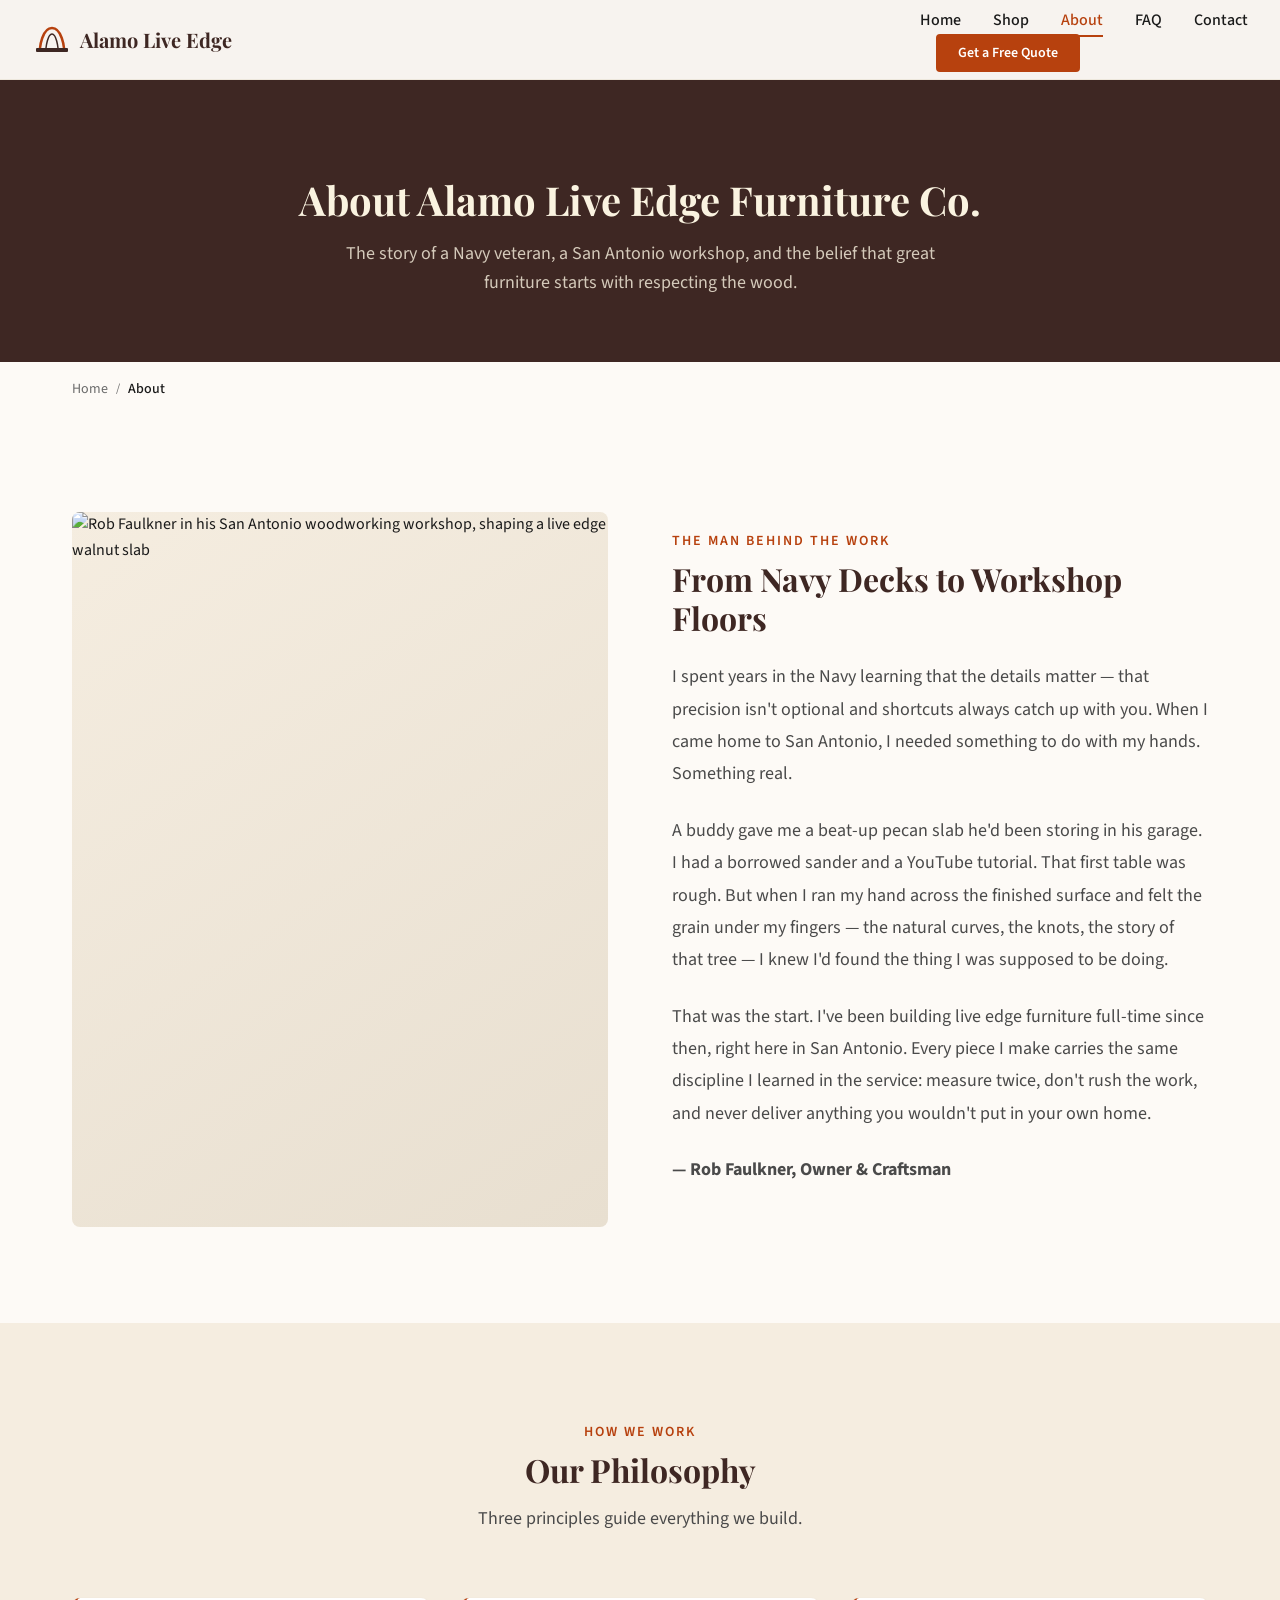
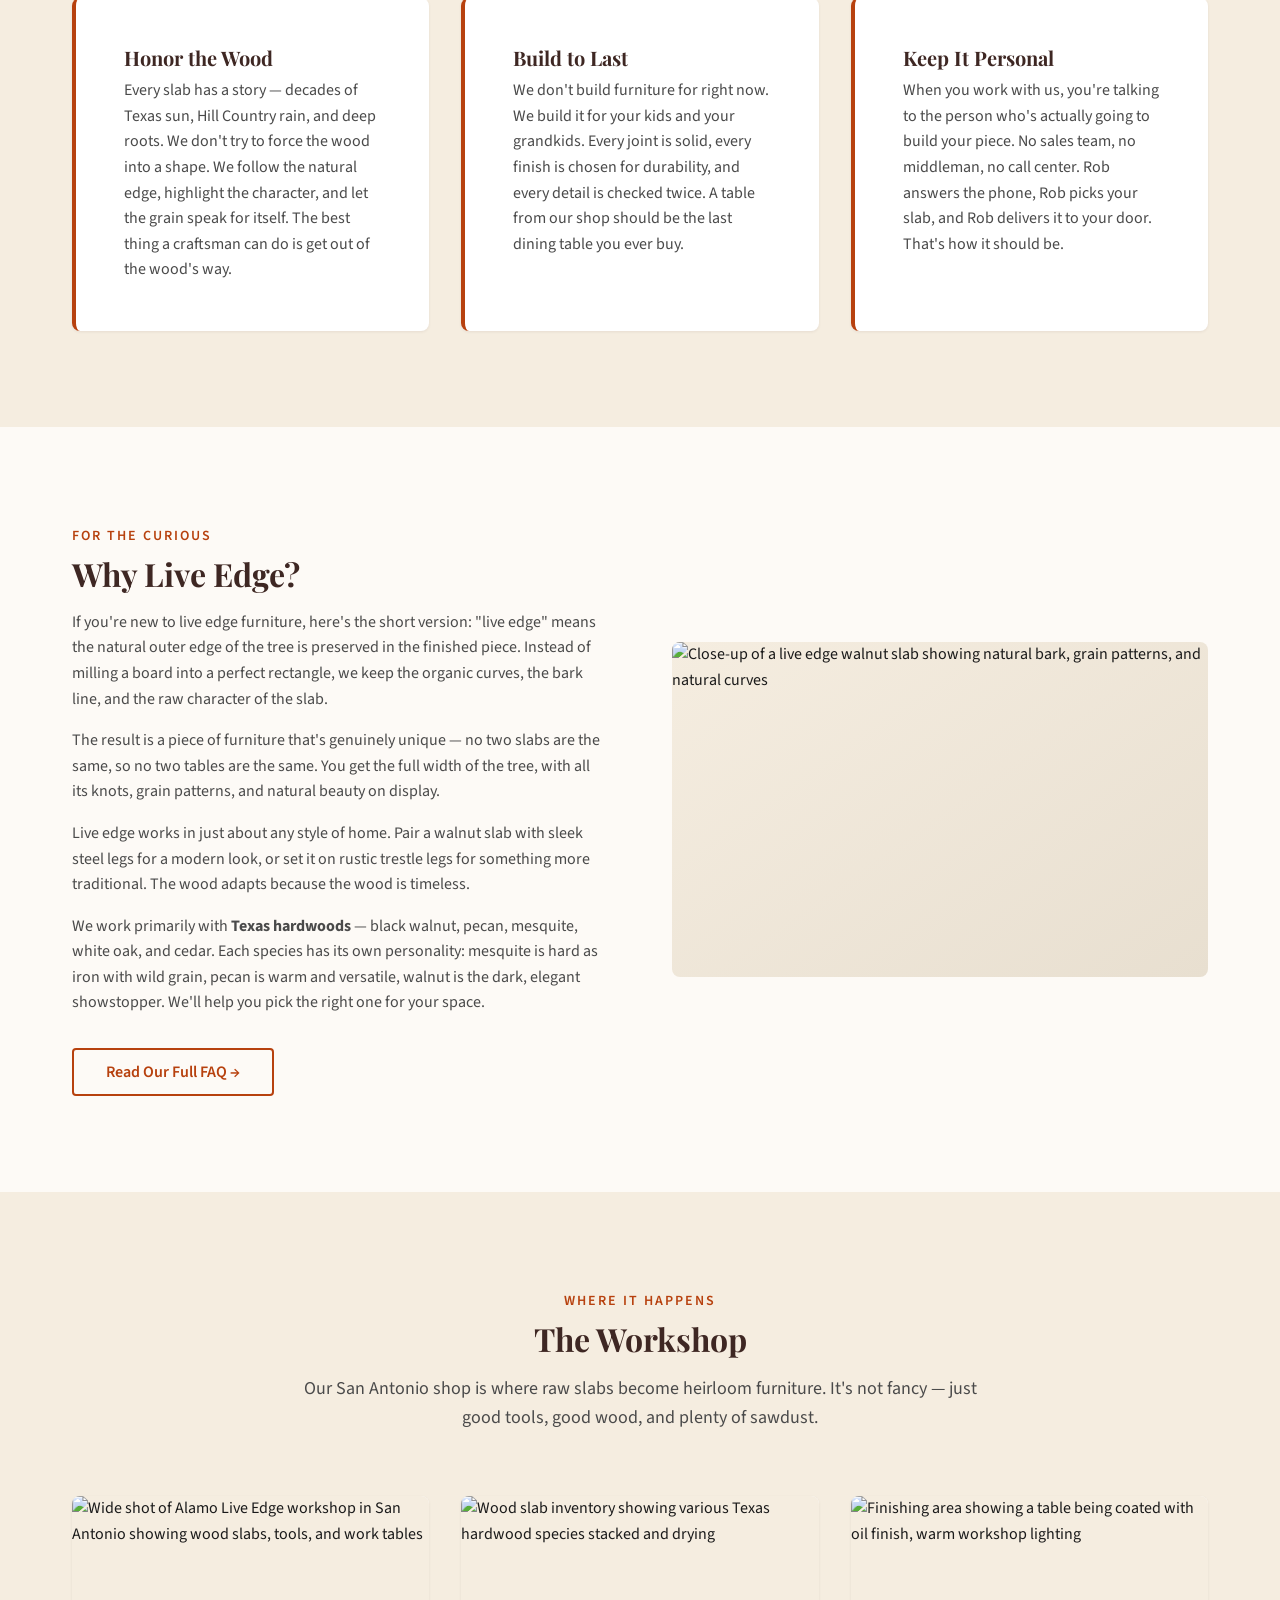
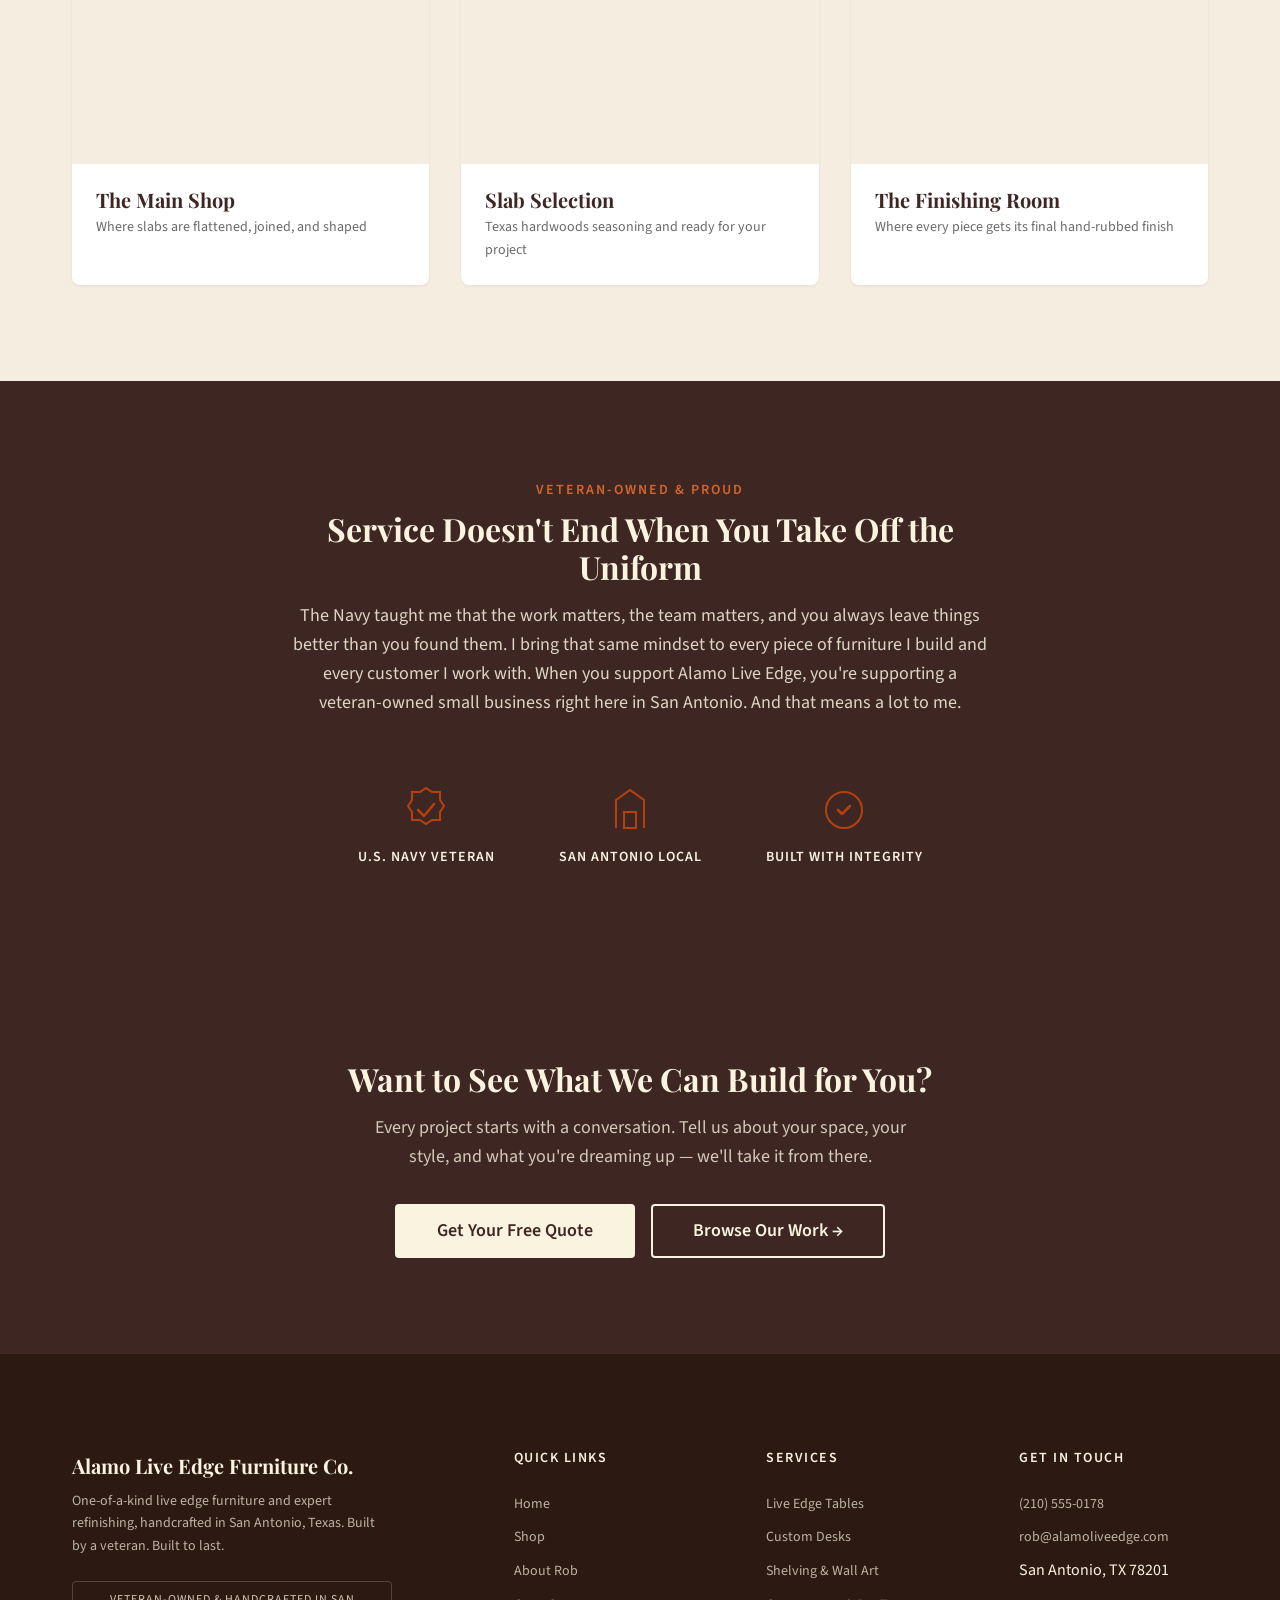
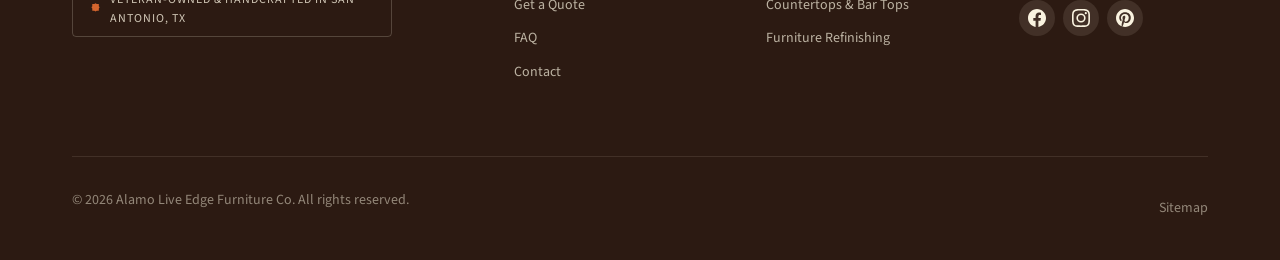
==== commit af14fc60: "Add photorealistic images from Pexels to replace all placeholder text Replace all text-only placehol" ====
--- a/about.html
+++ b/about.html
@@ -116,8 +116,8 @@
     <section class="section" aria-label="Rob Faulkner's story">
       <div class="container">
         <div class="about-intro">
-          <div class="about-intro__image fade-in-left" role="img" aria-label="Rob Faulkner in his San Antonio woodworking workshop, shaping a live edge walnut slab">
-            Photo: Rob Faulkner in his workshop, hands on a walnut slab, sawdust on his apron. Natural light from the shop windows. San Antonio, TX.
+          <div class="about-intro__image fade-in-left">
+            <img src="https://images.pexels.com/photos/6790066/pexels-photo-6790066.jpeg?auto=compress&cs=tinysrgb&w=800&h=1000&fit=crop" alt="Rob Faulkner in his San Antonio woodworking workshop, shaping a live edge walnut slab" class="about-intro__img" loading="lazy">
           </div>
 
           <div class="about-intro__content fade-in-right">
@@ -174,8 +174,8 @@
             <p><a href="faq.html" class="btn btn--secondary" style="margin-top: var(--space-md);">Read Our Full FAQ &rarr;</a></p>
           </div>
 
-          <div class="live-edge-grid__image fade-in-right" role="img" aria-label="Close-up of a live edge walnut slab showing natural bark, grain patterns, and natural curves">
-            Photo: Close-up of a live edge slab — bark edge, visible grain patterns, natural curves. The texture and depth of the wood should be the focal point.
+          <div class="live-edge-grid__image fade-in-right">
+            <img src="https://images.pexels.com/photos/4709011/pexels-photo-4709011.jpeg?auto=compress&cs=tinysrgb&w=800&h=1000&fit=crop" alt="Close-up of a live edge walnut slab showing natural bark, grain patterns, and natural curves" class="live-edge-grid__img" loading="lazy">
           </div>
         </div>
       </div>
@@ -193,7 +193,7 @@
         <div class="gallery-grid">
           <div class="gallery-card fade-in">
             <div class="gallery-card__image">
-              <img src="images/woodworking-workbench.jpg" alt="Wide shot of Alamo Live Edge workshop in San Antonio showing wood slabs, tools, and work tables" width="800" height="600" loading="lazy">
+              <img src="https://images.pexels.com/photos/28513061/pexels-photo-28513061.jpeg?auto=compress&cs=tinysrgb&w=800&h=600&fit=crop" alt="Wide shot of Alamo Live Edge workshop in San Antonio showing wood slabs, tools, and work tables" class="gallery-card__img" loading="lazy">
             </div>
             <div class="gallery-card__body">
               <h3 class="gallery-card__title">The Main Shop</h3>
@@ -203,10 +203,7 @@
 
           <div class="gallery-card fade-in" data-delay="100">
             <div class="gallery-card__image">
-              <div class="gallery-card__placeholder" role="img" aria-label="Wood slab inventory showing various Texas hardwood species stacked and drying">
-                <span class="gallery-card__placeholder-icon" aria-hidden="true">&#9744;</span>
-                <span>Photo: Slab inventory — walnut, pecan, mesquite slabs stacked and drying</span>
-              </div>
+              <img src="https://images.pexels.com/photos/18420594/pexels-photo-18420594.jpeg?auto=compress&cs=tinysrgb&w=800&h=600&fit=crop" alt="Wood slab inventory showing various Texas hardwood species stacked and drying" class="gallery-card__img" loading="lazy">
             </div>
             <div class="gallery-card__body">
               <h3 class="gallery-card__title">Slab Selection</h3>
@@ -216,10 +213,7 @@
 
           <div class="gallery-card fade-in" data-delay="200">
             <div class="gallery-card__image">
-              <div class="gallery-card__placeholder" role="img" aria-label="Finishing area showing a table being coated with oil finish, warm workshop lighting">
-                <span class="gallery-card__placeholder-icon" aria-hidden="true">&#9744;</span>
-                <span>Photo: Finishing area — table getting its final coat, warm light, detail focus</span>
-              </div>
+              <img src="https://images.pexels.com/photos/5973894/pexels-photo-5973894.jpeg?auto=compress&cs=tinysrgb&w=800&h=600&fit=crop" alt="Finishing area showing a table being coated with oil finish, warm workshop lighting" class="gallery-card__img" loading="lazy">
             </div>
             <div class="gallery-card__body">
               <h3 class="gallery-card__title">The Finishing Room</h3>
--- a/css/styles.css
+++ b/css/styles.css
@@ -1,50 +1,37 @@
 /* ==========================================================================
-   Lone Star Live Edge — Main Stylesheet
-   Dark Premium Luxury Design System
+   Alamo Live Edge Furniture Co. — Main Stylesheet
+   Modern Rustic Luxury Design System
    San Antonio, TX | Veteran-Owned & Handcrafted
    ========================================================================== */
 
 /* --------------------------------------------------------------------------
    CSS Custom Properties (Design Tokens)
+   Easy to update brand colors, fonts, and spacing from one place.
    -------------------------------------------------------------------------- */
 :root {
-  /* Primary Backgrounds */
-  --color-bg: #0A0A0A;
-  --color-bg-alt: #1A1A1A;
-  --color-bg-tertiary: #2A2A2A;
-
-  /* Accent Colors */
-  --color-accent: #CC5500;
-  --color-accent-hover: #A34400;
-  --color-accent-light: #E8731A;
-  --color-metal: #C0C0C0;
-  --color-pewter: #8A8A8A;
-
-  /* Warm Wood Tones */
-  --color-saddle: #C8A87C;
-  --color-sand: #D9C4A0;
-
-  /* Text Colors */
-  --color-text: #F5F0EB;
-  --color-text-secondary: #B0ACA7;
-  --color-text-muted: #6B6762;
-
-  /* Status */
+  /* Colors */
+  --color-walnut: #3E2723;
+  --color-walnut-light: #5D4037;
+  --color-walnut-dark: #2C1A12;
+  --color-cream: #FAF3E0;
+  --color-copper: #B7410E;
+  --color-copper-light: #D4652E;
+  --color-copper-dark: #8C310A;
+  --color-bg: #FDFAF6;
+  --color-bg-alt: #F5EDE0;
+  --color-text: #1A1A1A;
+  --color-text-light: #4A4A4A;
+  --color-text-muted: #6B6B6B;
+  --color-white: #FFFFFF;
+  --color-border: #E0D5C7;
+  --color-border-light: #EDE7DC;
   --color-success: #2E7D32;
   --color-error: #C62828;
-
-  /* Overlay */
-  --color-overlay: rgba(0,0,0,0.7);
-
-  /* Border */
-  --color-border: #2A2A2A;
-  --color-border-light: #3A3A3A;
+  --color-focus: #B7410E;
 
   /* Typography */
-  --font-heading: 'Oswald', 'Arial Narrow', sans-serif;
-  --font-body: 'Lato', 'Source Sans Pro', 'Segoe UI', sans-serif;
-  --font-accent: 'Playfair Display', Georgia, serif;
-
+  --font-heading: 'Playfair Display', 'Georgia', 'Times New Roman', serif;
+  --font-body: 'Source Sans 3', 'Source Sans Pro', 'Segoe UI', 'Helvetica Neue', Arial, sans-serif;
   --font-size-base: 1rem;
   --font-size-sm: 0.875rem;
   --font-size-xs: 0.75rem;
@@ -53,51 +40,57 @@
   --font-size-2xl: 1.5rem;
   --font-size-3xl: 2rem;
   --font-size-4xl: 2.5rem;
-  --font-size-5xl: 3.5rem;
-
-  --line-height-tight: 1.1;
+  --font-size-5xl: 3.25rem;
+  --line-height-tight: 1.2;
   --line-height-base: 1.6;
   --line-height-loose: 1.8;
 
   /* Spacing */
-  --space-xs: 0.5rem;
-  --space-sm: 1rem;
-  --space-md: 1.5rem;
-  --space-lg: 2.5rem;
-  --space-xl: 4rem;
-  --space-2xl: 6.25rem;
+  --space-xs: 0.25rem;
+  --space-sm: 0.5rem;
+  --space-md: 1rem;
+  --space-lg: 1.5rem;
+  --space-xl: 2rem;
+  --space-2xl: 3rem;
+  --space-3xl: 4rem;
+  --space-4xl: 6rem;
+  --space-5xl: 8rem;
 
   /* Layout */
-  --max-width: 1440px;
-  --content-width: 720px;
+  --max-width: 1200px;
+  --max-width-narrow: 800px;
+  --max-width-wide: 1400px;
   --nav-height: 80px;
-  --nav-height-mobile: 64px;
+  --border-radius: 4px;
+  --border-radius-lg: 8px;
+
+  /* Shadows */
+  --shadow-sm: 0 1px 3px rgba(62, 39, 35, 0.08);
+  --shadow-md: 0 4px 12px rgba(62, 39, 35, 0.1);
+  --shadow-lg: 0 8px 30px rgba(62, 39, 35, 0.12);
+  --shadow-xl: 0 12px 40px rgba(62, 39, 35, 0.15);
 
   /* Transitions */
-  --transition: 0.3s ease;
-  --transition-slow: 0.6s ease;
-
-  /* Border Radius */
-  --radius: 2px;
-  --radius-md: 4px;
-}
-
-/* --------------------------------------------------------------------------
-   Reset & Base
+  --transition-fast: 150ms ease;
+  --transition-base: 300ms ease;
+  --transition-slow: 500ms ease;
+}
+
+/* --------------------------------------------------------------------------
+   Reset & Base Styles
    -------------------------------------------------------------------------- */
 *,
 *::before,
 *::after {
-  box-sizing: border-box;
   margin: 0;
   padding: 0;
+  box-sizing: border-box;
 }
 
 html {
-  font-size: 100%;
+  font-size: 16px;
   scroll-behavior: smooth;
-  -webkit-font-smoothing: antialiased;
-  -moz-osx-font-smoothing: grayscale;
+  -webkit-text-size-adjust: 100%;
 }
 
 body {
@@ -106,7 +99,8 @@
   line-height: var(--line-height-base);
   color: var(--color-text);
   background-color: var(--color-bg);
-  min-height: 100vh;
+  -webkit-font-smoothing: antialiased;
+  -moz-osx-font-smoothing: grayscale;
   overflow-x: hidden;
 }
 
@@ -117,2109 +111,76 @@
 }
 
 a {
-  color: var(--color-accent);
+  color: var(--color-copper);
   text-decoration: none;
-  transition: color var(--transition);
+  transition: color var(--transition-fast);
 }
 
 a:hover {
-  color: var(--color-accent-light);
+  color: var(--color-copper-dark);
+}
+
+a:focus-visible {
+  outline: 3px solid var(--color-focus);
+  outline-offset: 2px;
+  border-radius: 2px;
 }
 
 ul, ol {
   list-style: none;
 }
 
+button, input, select, textarea {
+  font-family: inherit;
+  font-size: inherit;
+  line-height: inherit;
+}
+
 button {
-  font-family: inherit;
   cursor: pointer;
   border: none;
   background: none;
 }
 
-input, textarea, select {
-  font-family: inherit;
-  font-size: inherit;
-}
-
 h1, h2, h3, h4, h5, h6 {
   font-family: var(--font-heading);
-  color: var(--color-text);
+  color: var(--color-walnut);
   line-height: var(--line-height-tight);
-  text-transform: uppercase;
-  letter-spacing: 0.05em;
-  font-weight: 600;
-}
-
-h1 {
-  font-size: clamp(2.25rem, 5vw, 4rem);
-}
-
-h2 {
-  font-size: clamp(1.75rem, 4vw, 3rem);
-}
-
-h3 {
-  font-size: clamp(1.375rem, 2.5vw, 2rem);
-}
-
-h4 {
-  font-size: clamp(1.125rem, 2vw, 1.5rem);
-}
+  font-weight: 700;
+}
+
+h1 { font-size: var(--font-size-4xl); margin-bottom: var(--space-lg); }
+h2 { font-size: var(--font-size-3xl); margin-bottom: var(--space-md); }
+h3 { font-size: var(--font-size-2xl); margin-bottom: var(--space-md); }
+h4 { font-size: var(--font-size-xl); margin-bottom: var(--space-sm); }
 
 p {
-  max-width: var(--content-width);
-  color: var(--color-text-secondary);
-  line-height: var(--line-height-loose);
-}
-
-/* --------------------------------------------------------------------------
-   Layout
+  margin-bottom: var(--space-md);
+  color: var(--color-text-light);
+}
+
+p:last-child {
+  margin-bottom: 0;
+}
+
+/* --------------------------------------------------------------------------
+   Utility Classes
    -------------------------------------------------------------------------- */
 .container {
+  width: 100%;
   max-width: var(--max-width);
   margin: 0 auto;
-  padding: 0 5rem;
-}
-
-@media (max-width: 1023px) {
-  .container {
-    padding: 0 2.5rem;
-  }
-}
-
-@media (max-width: 767px) {
-  .container {
-    padding: 0 1.25rem;
-  }
-}
-
-.text-center {
-  text-align: center;
-}
-
-/* --------------------------------------------------------------------------
-   Section Spacing
-   -------------------------------------------------------------------------- */
-.section {
-  padding: var(--space-2xl) 0;
-}
-
-.section--alt {
-  background-color: var(--color-bg-alt);
-}
-
-.section--dark {
-  background-color: var(--color-bg);
-}
-
-.section-header {
-  text-align: center;
-  margin-bottom: var(--space-xl);
-}
-
-.section-header p {
-  margin: var(--space-md) auto 0;
-  max-width: var(--content-width);
-}
-
-.section-label {
-  display: inline-block;
-  font-family: var(--font-heading);
-  font-size: var(--font-size-sm);
-  text-transform: uppercase;
-  letter-spacing: 0.15em;
-  color: var(--color-accent);
-  margin-bottom: var(--space-sm);
-}
-
-@media (max-width: 1023px) {
-  .section {
-    padding: 3.75rem 0;
-  }
-}
-
-@media (max-width: 767px) {
-  .section {
-    padding: 2.5rem 0;
-  }
-}
-
-/* --------------------------------------------------------------------------
-   Buttons
-   -------------------------------------------------------------------------- */
-.btn {
-  display: inline-flex;
-  align-items: center;
-  justify-content: center;
-  font-family: var(--font-heading);
-  font-weight: 600;
-  text-transform: uppercase;
-  letter-spacing: 0.08em;
-  border-radius: var(--radius);
-  transition: all var(--transition);
-  cursor: pointer;
-  text-decoration: none;
-  gap: 0.5rem;
-  white-space: nowrap;
-}
-
-.btn:active {
-  transform: scale(0.98);
-}
-
-/* Primary - Burnt Orange */
-.btn--primary {
-  background-color: var(--color-accent);
-  color: var(--color-bg);
-  padding: 1rem 2.5rem;
-  font-size: var(--font-size-sm);
-}
-
-.btn--primary:hover {
-  background-color: var(--color-accent-hover);
-  color: var(--color-bg);
-  box-shadow: 0 0 20px rgba(204,85,0,0.3);
-}
-
-/* Secondary - Silver Outline */
-.btn--secondary {
-  border: 2px solid var(--color-metal);
-  color: var(--color-metal);
-  background: transparent;
-  padding: calc(1rem - 2px) calc(2.5rem - 2px);
-  font-size: var(--font-size-sm);
-}
-
-.btn--secondary:hover {
-  background-color: var(--color-metal);
-  color: var(--color-bg);
-}
-
-/* Ghost */
-.btn--ghost {
-  border: 1px solid var(--color-text-muted);
-  color: var(--color-text-secondary);
-  background: transparent;
-  padding: calc(1rem - 1px) calc(2.5rem - 1px);
-  font-size: var(--font-size-sm);
-}
-
-.btn--ghost:hover {
-  border-color: var(--color-accent);
-  color: var(--color-accent);
-}
-
-/* Sizes */
-.btn--lg {
-  padding: 1.125rem 3rem;
-  font-size: var(--font-size-base);
-}
-
-.btn--sm {
-  padding: 0.625rem 1.5rem;
-  font-size: var(--font-size-xs);
-}
-
-.btn-group {
-  display: flex;
-  gap: var(--space-sm);
-  flex-wrap: wrap;
-}
-
-@media (max-width: 767px) {
-  .btn--lg {
-    padding: 1rem 2rem;
-    font-size: var(--font-size-sm);
-    width: 100%;
-  }
-
-  .btn-group {
-    flex-direction: column;
-  }
-}
-
-/* --------------------------------------------------------------------------
-   Announcement Bar
-   -------------------------------------------------------------------------- */
-.announcement-bar {
-  background-color: var(--color-accent);
-  color: var(--color-bg);
-  text-align: center;
-  padding: 0.625rem 1rem;
-  font-family: var(--font-heading);
-  font-size: var(--font-size-sm);
-  text-transform: uppercase;
-  letter-spacing: 0.1em;
-}
-
-.announcement-bar a {
-  color: var(--color-bg);
-  text-decoration: underline;
-}
-
-/* --------------------------------------------------------------------------
-   Navigation
-   -------------------------------------------------------------------------- */
-.site-header {
-  position: fixed;
-  top: 0;
-  left: 0;
-  right: 0;
-  z-index: 1000;
-  height: var(--nav-height);
-  background-color: var(--color-bg);
-  border-bottom: 1px solid var(--color-border);
-  transition: all var(--transition);
-}
-
-.site-header--scrolled {
-  background-color: rgba(10,10,10,0.95);
-  backdrop-filter: blur(10px);
-  -webkit-backdrop-filter: blur(10px);
-}
-
-.nav {
-  display: flex;
-  align-items: center;
-  justify-content: space-between;
-  height: 100%;
-  max-width: var(--max-width);
-  margin: 0 auto;
-  padding: 0 5rem;
-}
-
-.nav__logo {
-  display: flex;
-  align-items: center;
-  gap: 0.75rem;
-  font-family: var(--font-heading);
-  font-size: 1.25rem;
-  font-weight: 700;
-  color: var(--color-text);
-  text-transform: uppercase;
-  letter-spacing: 0.08em;
-  text-decoration: none;
-  white-space: nowrap;
-}
-
-.nav__logo:hover {
-  color: var(--color-accent);
-}
-
-.nav__logo-icon svg {
-  width: 36px;
-  height: 36px;
-}
-
-.nav__menu {
-  display: flex;
-  align-items: center;
-  gap: var(--space-lg);
-}
-
-.nav__links {
-  display: flex;
-  gap: var(--space-md);
-}
-
-.nav__link {
-  font-family: var(--font-heading);
-  font-size: 0.9375rem;
-  text-transform: uppercase;
-  letter-spacing: 0.08em;
-  color: var(--color-text-secondary);
-  padding: 0.5rem 0;
-  text-decoration: none;
-  position: relative;
-  transition: color var(--transition);
-}
-
-.nav__link::after {
-  content: '';
-  position: absolute;
-  bottom: 0;
-  left: 0;
-  width: 0;
-  height: 2px;
-  background-color: var(--color-accent);
-  transition: width var(--transition);
-}
-
-.nav__link:hover,
-.nav__link--active {
-  color: var(--color-accent);
-}
-
-.nav__link:hover::after,
-.nav__link--active::after {
-  width: 100%;
-}
-
-.nav__toggle {
-  display: none;
-  flex-direction: column;
-  gap: 5px;
-  padding: 0.5rem;
-  z-index: 1001;
-}
-
-.nav__toggle-bar {
-  display: block;
-  width: 24px;
-  height: 2px;
-  background-color: var(--color-text);
-  transition: all var(--transition);
-}
-
-.nav__overlay {
-  display: none;
-}
-
-@media (max-width: 1023px) {
-  .nav {
-    padding: 0 2.5rem;
-  }
-}
-
-@media (max-width: 767px) {
-  .site-header {
-    height: var(--nav-height-mobile);
-  }
-
-  .nav {
-    padding: 0 1.25rem;
-  }
-
-  .nav__toggle {
-    display: flex;
-  }
-
-  .nav__menu {
-    position: fixed;
-    top: 0;
-    left: 0;
-    right: 0;
-    bottom: 0;
-    background-color: var(--color-bg);
-    flex-direction: column;
-    justify-content: center;
-    align-items: center;
-    gap: var(--space-lg);
-    transform: translateX(100%);
-    transition: transform var(--transition);
-    z-index: 1000;
-  }
-
-  .nav__menu--open {
-    transform: translateX(0);
-  }
-
-  .nav__links {
-    flex-direction: column;
-    align-items: center;
-    gap: var(--space-md);
-  }
-
-  .nav__link {
-    font-size: 1.75rem;
-  }
-
-  .nav__overlay {
-    display: block;
-    position: fixed;
-    top: 0;
-    left: 0;
-    right: 0;
-    bottom: 0;
-    background-color: var(--color-overlay);
-    z-index: 999;
-    opacity: 0;
-    visibility: hidden;
-    transition: all var(--transition);
-  }
-
-  .nav__overlay--visible {
-    opacity: 1;
-    visibility: visible;
-  }
-
-  /* Hamburger animation */
-  .nav__toggle[aria-expanded="true"] .nav__toggle-bar:nth-child(1) {
-    transform: rotate(45deg) translate(5px, 5px);
-  }
-  .nav__toggle[aria-expanded="true"] .nav__toggle-bar:nth-child(2) {
-    opacity: 0;
-  }
-  .nav__toggle[aria-expanded="true"] .nav__toggle-bar:nth-child(3) {
-    transform: rotate(-45deg) translate(5px, -5px);
-  }
-}
-
-/* --------------------------------------------------------------------------
-   Hero Section
-   -------------------------------------------------------------------------- */
-.hero {
-  position: relative;
-  min-height: 100vh;
-  display: flex;
-  align-items: center;
-  justify-content: flex-start;
-  overflow: hidden;
-  margin-top: var(--nav-height);
-}
-
-.hero__bg {
-  position: absolute;
-  inset: 0;
-  z-index: 0;
-}
-
-.hero__bg-placeholder {
-  width: 100%;
-  height: 100%;
-  background: linear-gradient(135deg, #1A1A1A 0%, #0A0A0A 40%, #2A1A0A 100%);
-  display: flex;
-  align-items: center;
-  justify-content: center;
-  color: var(--color-text-muted);
-  font-size: var(--font-size-sm);
-  text-align: center;
-  padding: 2rem;
-}
-
-.hero__bg img {
-  width: 100%;
-  height: 100%;
-  object-fit: cover;
-}
-
-.hero__overlay {
-  position: absolute;
-  inset: 0;
-  background: linear-gradient(
-    to right,
-    rgba(10,10,10,0.85) 0%,
-    rgba(10,10,10,0.6) 50%,
-    rgba(10,10,10,0.3) 100%
-  );
-  z-index: 1;
-}
-
-.hero__content {
-  position: relative;
-  z-index: 2;
-  max-width: 700px;
-  padding: var(--space-xl) 0;
-}
-
-.hero__label {
-  display: inline-block;
-  font-family: var(--font-heading);
-  font-size: var(--font-size-sm);
-  text-transform: uppercase;
-  letter-spacing: 0.2em;
-  color: var(--color-accent);
-  margin-bottom: var(--space-md);
-}
-
-.hero__tagline {
-  font-family: var(--font-accent);
-  font-style: italic;
-  font-size: clamp(1.25rem, 2.5vw, 1.75rem);
-  color: var(--color-saddle);
-  margin-bottom: var(--space-md);
-}
-
-.hero__title {
-  margin-bottom: var(--space-md);
-  line-height: 1.05;
-}
-
-.hero__subtitle {
-  font-size: var(--font-size-lg);
-  color: var(--color-text-secondary);
-  line-height: var(--line-height-loose);
-  margin-bottom: var(--space-lg);
-  max-width: 600px;
-}
-
-.hero__ctas {
-  display: flex;
-  gap: var(--space-sm);
-  flex-wrap: wrap;
-}
-
-.hero__scroll {
-  position: absolute;
-  bottom: 2rem;
-  left: 50%;
-  transform: translateX(-50%);
-  z-index: 2;
-  display: flex;
-  flex-direction: column;
-  align-items: center;
-  gap: 0.5rem;
-  color: var(--color-text-muted);
-  font-family: var(--font-heading);
-  font-size: var(--font-size-xs);
-  text-transform: uppercase;
-  letter-spacing: 0.15em;
-  animation: scrollBounce 2s infinite;
-}
-
-@keyframes scrollBounce {
-  0%, 100% { transform: translateX(-50%) translateY(0); }
-  50% { transform: translateX(-50%) translateY(8px); }
-}
-
-/* Hero compact variant for inner pages */
-.hero--compact {
-  min-height: 50vh;
-}
-
-.hero--compact .hero__content {
-  padding: var(--space-lg) 0;
-}
-
-@media (max-width: 767px) {
-  .hero {
-    margin-top: var(--nav-height-mobile);
-    min-height: 90vh;
-  }
-
-  .hero__overlay {
-    background: linear-gradient(
-      to bottom,
-      rgba(10,10,10,0.7) 0%,
-      rgba(10,10,10,0.85) 100%
-    );
-  }
-
-  .hero__content {
-    text-align: center;
-  }
-
-  .hero__subtitle {
-    margin-left: auto;
-    margin-right: auto;
-  }
-
-  .hero__ctas {
-    justify-content: center;
-    flex-direction: column;
-  }
-
-  .hero__scroll {
-    display: none;
-  }
-}
-
-/* --------------------------------------------------------------------------
-   Brand Story Section (Split Layout)
-   -------------------------------------------------------------------------- */
-.brand-story {
-  display: grid;
-  grid-template-columns: 1fr 1fr;
-  gap: var(--space-xl);
-  align-items: center;
-}
-
-.brand-story__images {
-  display: grid;
-  grid-template-columns: 1fr 1fr;
-  gap: var(--space-sm);
-}
-
-.brand-story__img {
-  background-color: var(--color-bg-alt);
-  border-radius: var(--radius);
-  overflow: hidden;
-  aspect-ratio: 3/4;
-}
-
-.brand-story__img-placeholder {
-  width: 100%;
-  height: 100%;
-  display: flex;
-  align-items: center;
-  justify-content: center;
-  color: var(--color-text-muted);
-  font-size: var(--font-size-xs);
-  text-align: center;
-  padding: 1rem;
-  background: linear-gradient(135deg, #1A1A1A 0%, #2A2A2A 100%);
-}
-
-.brand-story__content h2 {
-  margin-bottom: var(--space-md);
-}
-
-.brand-story__content p {
-  margin-bottom: var(--space-sm);
-}
-
-.brand-story__content .btn {
-  margin-top: var(--space-md);
-}
-
-@media (max-width: 767px) {
-  .brand-story {
-    grid-template-columns: 1fr;
-    gap: var(--space-lg);
-  }
-}
-
-/* --------------------------------------------------------------------------
-   Category Cards / Featured Work
-   -------------------------------------------------------------------------- */
-.category-grid {
-  display: grid;
-  grid-template-columns: repeat(4, 1fr);
-  gap: var(--space-md);
-}
-
-.category-card {
-  position: relative;
-  overflow: hidden;
-  border-radius: var(--radius);
-  aspect-ratio: 1;
-  cursor: pointer;
-  text-decoration: none;
-  display: block;
-}
-
-.category-card__image {
-  width: 100%;
-  height: 100%;
-  background: linear-gradient(135deg, #1A1A1A, #2A2A2A);
-  transition: transform var(--transition-slow);
-}
-
-.category-card__image-placeholder {
-  width: 100%;
-  height: 100%;
-  display: flex;
-  align-items: center;
-  justify-content: center;
-  color: var(--color-text-muted);
-  font-size: var(--font-size-xs);
-  text-align: center;
-  padding: 1rem;
-}
-
-.category-card__image img {
-  width: 100%;
-  height: 100%;
-  object-fit: cover;
-  transition: transform var(--transition-slow);
-}
-
-.category-card:hover .category-card__image,
-.category-card:hover .category-card__image img {
-  transform: scale(1.05);
-}
-
-.category-card__overlay {
-  position: absolute;
-  inset: 0;
-  background: linear-gradient(to top, rgba(10,10,10,0.9) 0%, rgba(10,10,10,0.2) 60%);
-  display: flex;
-  flex-direction: column;
-  justify-content: flex-end;
-  padding: var(--space-md);
-  transition: background var(--transition);
-}
-
-.category-card:hover .category-card__overlay {
-  background: linear-gradient(to top, rgba(10,10,10,0.95) 0%, rgba(10,10,10,0.4) 60%);
-}
-
-.category-card__title {
-  font-size: var(--font-size-xl);
-  margin-bottom: 0.25rem;
-}
-
-.category-card__desc {
-  font-size: var(--font-size-sm);
-  color: var(--color-text-secondary);
-  line-height: 1.4;
-}
-
-.category-card__cta {
-  font-family: var(--font-heading);
-  font-size: var(--font-size-sm);
-  text-transform: uppercase;
-  letter-spacing: 0.1em;
-  color: var(--color-accent);
-  margin-top: var(--space-xs);
-  opacity: 0;
-  transform: translateY(8px);
-  transition: all var(--transition);
-}
-
-.category-card:hover .category-card__cta {
-  opacity: 1;
-  transform: translateY(0);
-}
-
-@media (max-width: 1023px) {
-  .category-grid {
-    grid-template-columns: repeat(2, 1fr);
-  }
-}
-
-@media (max-width: 480px) {
-  .category-grid {
-    grid-template-columns: 1fr;
-  }
-}
-
-/* --------------------------------------------------------------------------
-   Featured Products Grid
-   -------------------------------------------------------------------------- */
-.product-grid {
-  display: grid;
-  grid-template-columns: repeat(3, 1fr);
-  gap: var(--space-md);
-}
-
-.product-card {
-  background-color: var(--color-bg-alt);
-  border-radius: var(--radius);
-  overflow: hidden;
-  transition: transform var(--transition);
-  text-decoration: none;
-  display: block;
-}
-
-.product-card:hover {
-  transform: translateY(-4px);
-}
-
-.product-card__image {
-  aspect-ratio: 1;
-  overflow: hidden;
-  background: linear-gradient(135deg, #1A1A1A, #2A2A2A);
-}
-
-.product-card__image-placeholder {
-  width: 100%;
-  height: 100%;
-  display: flex;
-  align-items: center;
-  justify-content: center;
-  color: var(--color-text-muted);
-  font-size: var(--font-size-xs);
-  text-align: center;
-  padding: 1rem;
-}
-
-.product-card__image img {
-  width: 100%;
-  height: 100%;
-  object-fit: cover;
-  transition: transform var(--transition-slow);
-}
-
-.product-card:hover .product-card__image img {
-  transform: scale(1.05);
-}
-
-.product-card__body {
-  padding: var(--space-md);
-}
-
-.product-card__species {
-  font-family: var(--font-heading);
-  font-size: var(--font-size-xs);
-  text-transform: uppercase;
-  letter-spacing: 0.1em;
-  color: var(--color-saddle);
-  margin-bottom: 0.25rem;
-}
-
-.product-card__title {
-  font-size: var(--font-size-lg);
-  text-transform: none;
-  letter-spacing: 0;
-  margin-bottom: 0.5rem;
-}
-
-.product-card__meta {
-  font-size: var(--font-size-sm);
-  color: var(--color-text-muted);
-  margin-bottom: var(--space-xs);
-}
-
-.product-card__price {
-  font-family: var(--font-heading);
-  font-size: var(--font-size-xl);
-  color: var(--color-text);
-}
-
-.product-card__badge {
-  display: inline-block;
-  font-family: var(--font-heading);
-  font-size: var(--font-size-xs);
-  text-transform: uppercase;
-  letter-spacing: 0.1em;
-  color: var(--color-accent);
-  border: 1px solid var(--color-accent);
-  padding: 0.25rem 0.75rem;
-  border-radius: var(--radius);
-  margin-top: var(--space-xs);
-}
-
-@media (max-width: 1023px) {
-  .product-grid {
-    grid-template-columns: repeat(2, 1fr);
-  }
-}
-
-@media (max-width: 480px) {
-  .product-grid {
-    grid-template-columns: 1fr;
-  }
-}
-
-/* --------------------------------------------------------------------------
-   Trust Signals / Why Choose
-   -------------------------------------------------------------------------- */
-.trust-grid {
-  display: grid;
-  grid-template-columns: repeat(3, 1fr);
-  gap: var(--space-md);
-}
-
-.trust-card {
-  text-align: center;
-  padding: var(--space-lg) var(--space-md);
-  background-color: var(--color-bg-alt);
-  border-radius: var(--radius);
-  border: 1px solid var(--color-border);
-  transition: border-color var(--transition);
-}
-
-.trust-card:hover {
-  border-color: var(--color-accent);
-}
-
-.trust-card__icon {
-  width: 56px;
-  height: 56px;
-  margin: 0 auto var(--space-sm);
-  color: var(--color-accent);
-}
-
-.trust-card__icon svg {
-  width: 100%;
-  height: 100%;
-}
-
-.trust-card__title {
-  font-size: var(--font-size-lg);
-  margin-bottom: 0.5rem;
-}
-
-.trust-card__text {
-  font-size: var(--font-size-sm);
-  color: var(--color-text-muted);
-  max-width: 100%;
-}
-
-@media (max-width: 1023px) {
-  .trust-grid {
-    grid-template-columns: repeat(2, 1fr);
-  }
-}
-
-@media (max-width: 480px) {
-  .trust-grid {
-    grid-template-columns: 1fr;
-  }
-}
-
-/* --------------------------------------------------------------------------
-   Process Steps
-   -------------------------------------------------------------------------- */
-.process-grid {
-  display: grid;
-  grid-template-columns: repeat(4, 1fr);
-  gap: var(--space-md);
-  position: relative;
-}
-
-.process-grid::before {
-  content: '';
-  position: absolute;
-  top: 2rem;
-  left: 12.5%;
-  right: 12.5%;
-  height: 2px;
-  background: linear-gradient(to right, var(--color-accent), var(--color-border), var(--color-accent));
-  z-index: 0;
-}
-
-.process-step {
-  text-align: center;
-  position: relative;
-  z-index: 1;
-}
-
-.process-step__number {
-  width: 64px;
-  height: 64px;
-  border-radius: 50%;
-  background-color: var(--color-bg);
-  border: 2px solid var(--color-accent);
-  display: flex;
-  align-items: center;
-  justify-content: center;
-  margin: 0 auto var(--space-sm);
-  font-family: var(--font-heading);
-  font-size: var(--font-size-2xl);
-  color: var(--color-accent);
-  font-weight: 700;
-}
-
-.process-step__title {
-  font-size: var(--font-size-lg);
-  margin-bottom: 0.5rem;
-}
-
-.process-step__text {
-  font-size: var(--font-size-sm);
-  color: var(--color-text-muted);
-  max-width: 100%;
-}
-
-@media (max-width: 767px) {
-  .process-grid {
-    grid-template-columns: 1fr 1fr;
-    gap: var(--space-lg) var(--space-md);
-  }
-
-  .process-grid::before {
-    display: none;
-  }
-}
-
-@media (max-width: 480px) {
-  .process-grid {
-    grid-template-columns: 1fr;
-  }
-}
-
-/* --------------------------------------------------------------------------
-   Testimonials
-   -------------------------------------------------------------------------- */
-.testimonials-section {
-  position: relative;
-  overflow: hidden;
-}
-
-.testimonials-section__bg {
-  position: absolute;
-  inset: 0;
-  background: linear-gradient(135deg, #1A1A1A 0%, #0A0A0A 100%);
-  z-index: 0;
-}
-
-.testimonials-section__overlay {
-  position: absolute;
-  inset: 0;
-  background: var(--color-overlay);
-  z-index: 1;
-}
-
-.testimonials-grid {
-  display: grid;
-  grid-template-columns: repeat(2, 1fr);
-  gap: var(--space-md);
-  position: relative;
-  z-index: 2;
-}
-
-.testimonial-card {
-  background-color: rgba(26,26,26,0.8);
-  border: 1px solid var(--color-border);
-  border-radius: var(--radius);
-  padding: var(--space-lg);
-}
-
-.testimonial-card__stars {
-  color: var(--color-accent);
-  font-size: var(--font-size-lg);
-  margin-bottom: var(--space-sm);
-  letter-spacing: 0.1em;
-}
-
-.testimonial-card__text {
-  font-family: var(--font-accent);
-  font-style: italic;
-  font-size: var(--font-size-lg);
-  color: var(--color-saddle);
-  line-height: var(--line-height-base);
-  margin-bottom: var(--space-md);
-  max-width: 100%;
-}
-
-.testimonial-card__author {
-  font-family: var(--font-heading);
-  font-size: var(--font-size-base);
-  text-transform: uppercase;
-  letter-spacing: 0.05em;
-  color: var(--color-text);
-  margin-bottom: 0.125rem;
-}
-
-.testimonial-card__location {
-  font-size: var(--font-size-sm);
-  color: var(--color-text-muted);
-}
-
-.trust-badges {
-  display: flex;
-  justify-content: center;
-  gap: var(--space-xl);
-  margin-top: var(--space-xl);
-  flex-wrap: wrap;
-  position: relative;
-  z-index: 2;
-}
-
-.trust-badge {
-  display: flex;
-  flex-direction: column;
-  align-items: center;
-  gap: 0.5rem;
-  text-align: center;
-}
-
-.trust-badge__icon {
-  width: 56px;
-  height: 56px;
-  color: var(--color-accent);
-}
-
-.trust-badge__icon svg {
-  width: 100%;
-  height: 100%;
-}
-
-.trust-badge__label {
-  font-family: var(--font-heading);
-  font-size: var(--font-size-sm);
-  text-transform: uppercase;
-  letter-spacing: 0.08em;
-  color: var(--color-text-secondary);
-}
-
-@media (max-width: 767px) {
-  .testimonials-grid {
-    grid-template-columns: 1fr;
-  }
-
-  .trust-badges {
-    gap: var(--space-lg);
-  }
-}
-
-/* --------------------------------------------------------------------------
-   Instagram / Follow Section
-   -------------------------------------------------------------------------- */
-.instagram-grid {
-  display: grid;
-  grid-template-columns: repeat(6, 1fr);
-  gap: var(--space-xs);
-}
-
-.instagram-item {
-  aspect-ratio: 1;
-  overflow: hidden;
-  border-radius: var(--radius);
-  position: relative;
-  cursor: pointer;
-}
-
-.instagram-item__placeholder {
-  width: 100%;
-  height: 100%;
-  background: linear-gradient(135deg, #1A1A1A, #2A2A2A);
-  display: flex;
-  align-items: center;
-  justify-content: center;
-  color: var(--color-text-muted);
-  font-size: var(--font-size-xs);
-}
-
-.instagram-item img {
-  width: 100%;
-  height: 100%;
-  object-fit: cover;
-  transition: transform var(--transition-slow);
-}
-
-.instagram-item:hover img {
-  transform: scale(1.1);
-}
-
-.instagram-item__overlay {
-  position: absolute;
-  inset: 0;
-  background: rgba(204,85,0,0.7);
-  display: flex;
-  align-items: center;
-  justify-content: center;
-  opacity: 0;
-  transition: opacity var(--transition);
-}
-
-.instagram-item:hover .instagram-item__overlay {
-  opacity: 1;
-}
-
-@media (max-width: 767px) {
-  .instagram-grid {
-    grid-template-columns: repeat(3, 1fr);
-  }
-}
-
-/* --------------------------------------------------------------------------
-   Final CTA Section
-   -------------------------------------------------------------------------- */
-.cta-section {
-  background: linear-gradient(135deg, #1A0A00 0%, #0A0A0A 50%, #1A0A00 100%);
-  padding: var(--space-2xl) 0;
-  text-align: center;
-  border-top: 1px solid var(--color-border);
-  border-bottom: 1px solid var(--color-border);
-}
-
-.cta-section h2 {
-  margin-bottom: var(--space-sm);
-}
-
-.cta-section p {
-  margin: 0 auto var(--space-lg);
-  max-width: var(--content-width);
-}
-
-.cta-section .btn-group {
-  justify-content: center;
-}
-
-/* --------------------------------------------------------------------------
-   Services Grid
-   -------------------------------------------------------------------------- */
-.services-grid {
-  display: grid;
-  grid-template-columns: repeat(3, 1fr);
-  gap: var(--space-md);
-}
-
-.service-card {
-  background-color: var(--color-bg-alt);
-  border: 1px solid var(--color-border);
-  border-radius: var(--radius);
-  padding: var(--space-lg);
-  transition: all var(--transition);
-  text-decoration: none;
-  display: block;
-}
-
-.service-card:hover {
-  border-color: var(--color-accent);
-  transform: translateY(-4px);
-}
-
-.service-card__icon {
-  width: 48px;
-  height: 48px;
-  color: var(--color-accent);
-  margin-bottom: var(--space-sm);
-}
-
-.service-card__icon svg {
-  width: 100%;
-  height: 100%;
-}
-
-.service-card__title {
-  font-size: var(--font-size-xl);
-  margin-bottom: var(--space-xs);
-}
-
-.service-card__text {
-  font-size: var(--font-size-sm);
-  color: var(--color-text-secondary);
-  margin-bottom: var(--space-sm);
-  max-width: 100%;
-}
-
-.service-card__link {
-  font-family: var(--font-heading);
-  font-size: var(--font-size-sm);
-  text-transform: uppercase;
-  letter-spacing: 0.05em;
-  color: var(--color-accent);
-}
-
-.service-card__link:hover {
-  color: var(--color-accent-light);
-}
-
-@media (max-width: 1023px) {
-  .services-grid {
-    grid-template-columns: repeat(2, 1fr);
-  }
-}
-
-@media (max-width: 480px) {
-  .services-grid {
-    grid-template-columns: 1fr;
-  }
-}
-
-/* --------------------------------------------------------------------------
-   Wood Species Section
-   -------------------------------------------------------------------------- */
-.wood-grid {
-  display: grid;
-  grid-template-columns: repeat(5, 1fr);
-  gap: var(--space-md);
-}
-
-.wood-card {
-  text-align: center;
-  padding: var(--space-md);
-  background-color: var(--color-bg-alt);
-  border-radius: var(--radius);
-  border: 1px solid var(--color-border);
-}
-
-.wood-card__image {
-  aspect-ratio: 1;
-  border-radius: 50%;
-  overflow: hidden;
-  margin: 0 auto var(--space-sm);
-  width: 120px;
-  height: 120px;
-  background: linear-gradient(135deg, #2A1A0A, #3A2A1A);
-}
-
-.wood-card__image-placeholder {
-  width: 100%;
-  height: 100%;
-  display: flex;
-  align-items: center;
-  justify-content: center;
-  color: var(--color-text-muted);
-  font-size: var(--font-size-xs);
-}
-
-.wood-card__name {
-  font-family: var(--font-heading);
-  font-size: var(--font-size-lg);
-  text-transform: uppercase;
-  letter-spacing: 0.05em;
-  color: var(--color-saddle);
-  margin-bottom: 0.25rem;
-}
-
-.wood-card__desc {
-  font-size: var(--font-size-sm);
-  color: var(--color-text-muted);
-  max-width: 100%;
-}
-
-@media (max-width: 1023px) {
-  .wood-grid {
-    grid-template-columns: repeat(3, 1fr);
-  }
-}
-
-@media (max-width: 480px) {
-  .wood-grid {
-    grid-template-columns: repeat(2, 1fr);
-  }
-}
-
-/* --------------------------------------------------------------------------
-   Forms
-   -------------------------------------------------------------------------- */
-.form-grid {
-  display: grid;
-  grid-template-columns: repeat(2, 1fr);
-  gap: var(--space-md);
-}
-
-.form-grid--full {
-  grid-template-columns: 1fr;
-}
-
-.form-group {
-  display: flex;
-  flex-direction: column;
-  gap: 0.375rem;
-}
-
-.form-group--full {
-  grid-column: 1 / -1;
-}
-
-.form-label {
-  font-family: var(--font-heading);
-  font-size: var(--font-size-sm);
-  text-transform: uppercase;
-  letter-spacing: 0.05em;
-  color: var(--color-text-secondary);
-}
-
-.form-label span {
-  color: var(--color-accent);
-}
-
-.form-input,
-.form-select,
-.form-textarea {
-  background-color: var(--color-bg-tertiary);
-  border: 1px solid var(--color-text-muted);
-  border-radius: var(--radius);
-  color: var(--color-text);
-  padding: 0.75rem 1rem;
-  height: 48px;
-  transition: all var(--transition);
-  width: 100%;
-}
-
-.form-input:focus,
-.form-select:focus,
-.form-textarea:focus {
-  outline: none;
-  border-color: var(--color-accent);
-  box-shadow: 0 0 0 3px rgba(204,85,0,0.2);
-}
-
-.form-input::placeholder,
-.form-textarea::placeholder {
-  color: var(--color-text-muted);
-}
-
-.form-select {
-  appearance: none;
-  background-image: url("data:image/svg+xml,%3Csvg xmlns='http://www.w3.org/2000/svg' width='12' height='8' viewBox='0 0 12 8'%3E%3Cpath d='M1 1l5 5 5-5' stroke='%236B6762' stroke-width='2' fill='none'/%3E%3C/svg%3E");
-  background-repeat: no-repeat;
-  background-position: right 1rem center;
-  padding-right: 2.5rem;
-}
-
-.form-textarea {
-  height: auto;
-  min-height: 120px;
-  resize: vertical;
-}
-
-.form-error {
-  font-size: var(--font-size-xs);
-  color: var(--color-error);
-  display: none;
-}
-
-.form-group--error .form-input,
-.form-group--error .form-select,
-.form-group--error .form-textarea {
-  border-color: var(--color-error);
-}
-
-.form-group--error .form-error {
-  display: block;
-}
-
-.form-success {
-  display: none;
-  text-align: center;
-  padding: var(--space-xl);
-}
-
-.form-success--visible {
-  display: block;
-}
-
-.form-success__icon {
-  width: 64px;
-  height: 64px;
-  margin: 0 auto var(--space-sm);
-  color: var(--color-success);
-}
-
-.form-success__title {
-  font-size: var(--font-size-2xl);
-  margin-bottom: var(--space-xs);
-}
-
-.form-success__text {
-  color: var(--color-text-secondary);
-  margin: 0 auto;
-}
-
-.form-file {
-  position: relative;
-}
-
-.form-file__input {
-  position: absolute;
-  opacity: 0;
-  width: 100%;
-  height: 100%;
-  cursor: pointer;
-}
-
-.form-file__label {
-  display: flex;
-  align-items: center;
-  justify-content: center;
-  gap: 0.5rem;
-  background-color: var(--color-bg-tertiary);
-  border: 2px dashed var(--color-text-muted);
-  border-radius: var(--radius);
-  padding: var(--space-md);
-  color: var(--color-text-muted);
-  text-align: center;
-  cursor: pointer;
-  transition: all var(--transition);
-}
-
-.form-file__label:hover {
-  border-color: var(--color-accent);
-  color: var(--color-accent);
-}
-
-@media (max-width: 767px) {
-  .form-grid {
-    grid-template-columns: 1fr;
-  }
-}
-
-/* --------------------------------------------------------------------------
-   FAQ Accordion
-   -------------------------------------------------------------------------- */
-.faq-section {
-  max-width: 800px;
-  margin: 0 auto;
-}
-
-.faq-item {
-  border-bottom: 1px solid var(--color-border);
-}
-
-.faq-item__question {
-  display: flex;
-  align-items: center;
-  justify-content: space-between;
-  width: 100%;
-  padding: var(--space-md) 0;
-  font-family: var(--font-heading);
-  font-size: var(--font-size-lg);
-  text-transform: uppercase;
-  letter-spacing: 0.03em;
-  color: var(--color-text);
-  cursor: pointer;
-  text-align: left;
-  background: none;
-  border: none;
-}
-
-.faq-item__question::after {
-  content: '+';
-  font-size: var(--font-size-2xl);
-  color: var(--color-accent);
-  flex-shrink: 0;
-  transition: transform var(--transition);
-}
-
-.faq-item[aria-expanded="true"] .faq-item__question::after {
-  content: '−';
-}
-
-.faq-item__answer {
-  max-height: 0;
-  overflow: hidden;
-  transition: max-height var(--transition);
-}
-
-.faq-item[aria-expanded="true"] .faq-item__answer {
-  max-height: 500px;
-}
-
-.faq-item__answer p {
-  padding-bottom: var(--space-md);
-  color: var(--color-text-secondary);
-}
-
-/* --------------------------------------------------------------------------
-   Contact Info
-   -------------------------------------------------------------------------- */
-.contact-split {
-  display: grid;
-  grid-template-columns: 1fr 1.5fr;
-  gap: var(--space-xl);
-}
-
-.contact-info__item {
-  margin-bottom: var(--space-md);
-}
-
-.contact-info__label {
-  font-family: var(--font-heading);
-  font-size: var(--font-size-sm);
-  text-transform: uppercase;
-  letter-spacing: 0.1em;
-  color: var(--color-accent);
-  margin-bottom: 0.25rem;
-}
-
-.contact-info__value {
-  color: var(--color-text-secondary);
-}
-
-.contact-info__value a {
-  color: var(--color-text-secondary);
-}
-
-.contact-info__value a:hover {
-  color: var(--color-accent);
-}
-
-@media (max-width: 767px) {
-  .contact-split {
-    grid-template-columns: 1fr;
-  }
-}
-
-/* --------------------------------------------------------------------------
-   Shop Page
-   -------------------------------------------------------------------------- */
-.shop-layout {
-  display: grid;
-  grid-template-columns: 250px 1fr;
-  gap: var(--space-lg);
-}
-
-.shop-sidebar {
-  position: sticky;
-  top: calc(var(--nav-height) + var(--space-md));
-  align-self: start;
-}
-
-.shop-filter-group {
-  margin-bottom: var(--space-md);
-}
-
-.shop-filter-group__title {
-  font-family: var(--font-heading);
-  font-size: var(--font-size-sm);
-  text-transform: uppercase;
-  letter-spacing: 0.1em;
-  color: var(--color-accent);
-  margin-bottom: var(--space-xs);
-  padding-bottom: var(--space-xs);
-  border-bottom: 1px solid var(--color-border);
-}
-
-.shop-filter-btn {
-  display: block;
-  width: 100%;
-  text-align: left;
-  padding: 0.5rem 0;
-  color: var(--color-text-secondary);
-  font-size: var(--font-size-sm);
-  transition: color var(--transition);
-  background: none;
-  border: none;
-  cursor: pointer;
-}
-
-.shop-filter-btn:hover,
-.shop-filter-btn--active {
-  color: var(--color-accent);
-}
-
-/* Mobile filter bar */
-.shop-filters--mobile {
-  display: none;
-  overflow-x: auto;
-  gap: var(--space-xs);
-  padding-bottom: var(--space-sm);
-  margin-bottom: var(--space-md);
-  -webkit-overflow-scrolling: touch;
-}
-
-.shop-filters--mobile .shop-filter-btn {
-  white-space: nowrap;
-  padding: 0.5rem 1rem;
-  border: 1px solid var(--color-border);
-  border-radius: var(--radius);
-  flex-shrink: 0;
-  width: auto;
-}
-
-.shop-filters--mobile .shop-filter-btn--active {
-  border-color: var(--color-accent);
-  background-color: rgba(204,85,0,0.1);
-}
-
-@media (max-width: 767px) {
-  .shop-layout {
-    grid-template-columns: 1fr;
-  }
-
-  .shop-sidebar {
-    display: none;
-  }
-
-  .shop-filters--mobile {
-    display: flex;
-  }
-}
-
-/* --------------------------------------------------------------------------
-   Cart Page
-   -------------------------------------------------------------------------- */
-.cart-layout {
-  display: grid;
-  grid-template-columns: 1fr 380px;
-  gap: var(--space-lg);
-  align-items: start;
-}
-
-.cart-item {
-  display: grid;
-  grid-template-columns: 120px 1fr auto;
-  gap: var(--space-md);
-  padding: var(--space-md) 0;
-  border-bottom: 1px solid var(--color-border);
-  align-items: center;
-}
-
-.cart-item__image {
-  aspect-ratio: 1;
-  background: var(--color-bg-alt);
-  border-radius: var(--radius);
-  overflow: hidden;
-}
-
-.cart-item__name {
-  font-family: var(--font-heading);
-  font-size: var(--font-size-lg);
-  text-transform: uppercase;
-  letter-spacing: 0.03em;
-}
-
-.cart-item__meta {
-  font-size: var(--font-size-sm);
-  color: var(--color-text-muted);
-  margin-top: 0.25rem;
-}
-
-.cart-item__price {
-  font-family: var(--font-heading);
-  font-size: var(--font-size-xl);
-  color: var(--color-text);
-}
-
-.cart-item__remove {
-  font-size: var(--font-size-sm);
-  color: var(--color-text-muted);
-  cursor: pointer;
-  margin-top: 0.5rem;
-  background: none;
-  border: none;
-}
-
-.cart-item__remove:hover {
-  color: var(--color-error);
-}
-
-.cart-summary {
-  background-color: var(--color-bg-alt);
-  border: 1px solid var(--color-border);
-  border-radius: var(--radius);
-  padding: var(--space-lg);
-  position: sticky;
-  top: calc(var(--nav-height) + var(--space-md));
-}
-
-.cart-summary__title {
-  font-size: var(--font-size-xl);
-  margin-bottom: var(--space-md);
-  padding-bottom: var(--space-sm);
-  border-bottom: 1px solid var(--color-border);
-}
-
-.cart-summary__row {
-  display: flex;
-  justify-content: space-between;
-  padding: 0.5rem 0;
-  color: var(--color-text-secondary);
-}
-
-.cart-summary__total {
-  display: flex;
-  justify-content: space-between;
-  padding-top: var(--space-sm);
-  margin-top: var(--space-sm);
-  border-top: 2px solid var(--color-border);
-  font-family: var(--font-heading);
-  font-size: var(--font-size-xl);
-  text-transform: uppercase;
-  letter-spacing: 0.05em;
-}
-
-.cart-summary .btn {
-  width: 100%;
-  margin-top: var(--space-md);
-}
-
-.cart-summary__note {
-  font-size: var(--font-size-sm);
-  color: var(--color-text-muted);
-  text-align: center;
-  margin-top: var(--space-sm);
-  max-width: 100%;
-}
-
-.cart-empty {
-  text-align: center;
-  padding: var(--space-2xl) var(--space-md);
-}
-
-.cart-empty h2 {
-  margin-bottom: var(--space-sm);
-}
-
-.cart-empty p {
-  margin: 0 auto var(--space-lg);
-}
-
-@media (max-width: 767px) {
-  .cart-layout {
-    grid-template-columns: 1fr;
-  }
-
-  .cart-item {
-    grid-template-columns: 80px 1fr;
-  }
-
-  .cart-item__price {
-    grid-column: 2;
-  }
-}
-
-/* --------------------------------------------------------------------------
-   404 Page
-   -------------------------------------------------------------------------- */
-.error-page {
-  min-height: 80vh;
-  display: flex;
-  align-items: center;
-  justify-content: center;
-  text-align: center;
-  padding: var(--space-xl);
-  margin-top: var(--nav-height);
-}
-
-.error-page__code {
-  font-family: var(--font-heading);
-  font-size: clamp(6rem, 15vw, 12rem);
-  color: var(--color-bg-tertiary);
-  line-height: 1;
-  margin-bottom: var(--space-sm);
-}
-
-.error-page h1 {
-  font-size: var(--font-size-3xl);
-  margin-bottom: var(--space-sm);
-}
-
-.error-page p {
-  margin: 0 auto var(--space-lg);
-}
-
-.error-page .btn-group {
-  justify-content: center;
-}
-
-/* --------------------------------------------------------------------------
-   Footer
-   -------------------------------------------------------------------------- */
-.site-footer {
-  background-color: var(--color-bg);
-  border-top: 1px solid var(--color-border);
-  padding: 5rem 0 2.5rem;
-}
-
-.footer-grid {
-  display: grid;
-  grid-template-columns: 1.5fr 1fr 1fr 1fr;
-  gap: var(--space-xl);
-  margin-bottom: var(--space-xl);
-}
-
-.footer-brand__name {
-  font-family: var(--font-heading);
-  font-size: var(--font-size-xl);
-  text-transform: uppercase;
-  letter-spacing: 0.08em;
-  color: var(--color-text);
-  margin-bottom: var(--space-xs);
-}
-
-.footer-brand__tagline {
-  font-size: var(--font-size-sm);
-  color: var(--color-text-muted);
-  line-height: var(--line-height-base);
-  margin-bottom: var(--space-md);
-  max-width: 300px;
-}
-
-.footer-badge {
-  display: inline-flex;
-  align-items: center;
-  gap: 0.5rem;
-  font-family: var(--font-heading);
-  font-size: var(--font-size-xs);
-  text-transform: uppercase;
-  letter-spacing: 0.08em;
-  color: var(--color-accent);
-}
-
-.footer-badge svg {
-  width: 16px;
-  height: 16px;
-  flex-shrink: 0;
-}
-
-.footer-column h4 {
-  font-size: var(--font-size-sm);
-  text-transform: uppercase;
-  letter-spacing: 0.1em;
-  color: var(--color-text);
-  margin-bottom: var(--space-sm);
-}
-
-.footer-column ul {
-  display: flex;
-  flex-direction: column;
-  gap: 0.5rem;
-}
-
-.footer-column a {
-  font-size: var(--font-size-sm);
-  color: var(--color-text-muted);
-  transition: color var(--transition);
-}
-
-.footer-column a:hover {
-  color: var(--color-accent);
-}
-
-.footer-column li {
-  font-size: var(--font-size-sm);
-  color: var(--color-text-muted);
-}
-
-/* Newsletter */
-.footer-newsletter {
-  margin-top: var(--space-sm);
-}
-
-.footer-newsletter__form {
-  display: flex;
-  gap: 0.5rem;
-}
-
-.footer-newsletter__input {
-  flex: 1;
-  background-color: var(--color-bg-tertiary);
-  border: 1px solid var(--color-text-muted);
-  border-radius: var(--radius);
-  color: var(--color-text);
-  padding: 0.625rem 1rem;
-  font-size: var(--font-size-sm);
-}
-
-.footer-newsletter__input:focus {
-  outline: none;
-  border-color: var(--color-accent);
-}
-
-.footer-newsletter__btn {
-  background-color: var(--color-accent);
-  color: var(--color-bg);
-  font-family: var(--font-heading);
-  font-size: var(--font-size-xs);
-  text-transform: uppercase;
-  letter-spacing: 0.08em;
-  padding: 0.625rem 1.25rem;
-  border-radius: var(--radius);
-  border: none;
-  cursor: pointer;
-  transition: background-color var(--transition);
-}
-
-.footer-newsletter__btn:hover {
-  background-color: var(--color-accent-hover);
-}
-
-.footer-social {
-  display: flex;
-  gap: var(--space-sm);
-  margin-top: var(--space-sm);
-}
-
-.footer-social a {
-  color: var(--color-text-muted);
-  transition: color var(--transition);
-  display: flex;
-  align-items: center;
-}
-
-.footer-social a:hover {
-  color: var(--color-accent);
-}
-
-.footer-bottom {
-  display: flex;
-  justify-content: space-between;
-  align-items: center;
-  padding-top: var(--space-md);
-  border-top: 1px solid var(--color-border);
-}
-
-.footer-bottom__copyright {
-  font-size: var(--font-size-sm);
-  color: var(--color-text-muted);
-  max-width: 100%;
-}
-
-.footer-bottom__links {
-  display: flex;
-  gap: var(--space-sm);
-}
-
-.footer-bottom__links a {
-  font-size: var(--font-size-sm);
-  color: var(--color-text-muted);
-}
-
-.footer-bottom__links a:hover {
-  color: var(--color-accent);
-}
-
-@media (max-width: 1023px) {
-  .footer-grid {
-    grid-template-columns: repeat(2, 1fr);
-  }
-}
-
-@media (max-width: 767px) {
-  .footer-grid {
-    grid-template-columns: 1fr;
-    gap: var(--space-lg);
-  }
-
-  .footer-bottom {
-    flex-direction: column;
-    gap: var(--space-sm);
-    text-align: center;
-  }
-}
-
-/* --------------------------------------------------------------------------
-   Cookie Notice
-   -------------------------------------------------------------------------- */
-.cookie-notice {
-  position: fixed;
-  bottom: 0;
-  left: 0;
-  right: 0;
-  background-color: var(--color-bg-alt);
-  border-top: 1px solid var(--color-border);
-  padding: var(--space-md) var(--space-lg);
-  z-index: 9999;
-  display: flex;
-  align-items: center;
-  justify-content: space-between;
-  gap: var(--space-md);
-  transform: translateY(100%);
-  transition: transform var(--transition);
-}
-
-.cookie-notice--visible {
-  transform: translateY(0);
-}
-
-.cookie-notice__text {
-  font-size: var(--font-size-sm);
-  color: var(--color-text-secondary);
-  max-width: 100%;
-}
-
-.cookie-notice__actions {
-  display: flex;
-  gap: var(--space-xs);
-  flex-shrink: 0;
-}
-
-@media (max-width: 767px) {
-  .cookie-notice {
-    flex-direction: column;
-    padding: var(--space-sm);
-    text-align: center;
-  }
-}
-
-/* --------------------------------------------------------------------------
-   Scroll Animations
-   -------------------------------------------------------------------------- */
-.fade-in {
-  opacity: 0;
-  transform: translateY(24px);
-  transition: opacity var(--transition-slow), transform var(--transition-slow);
-}
-
-.fade-in--visible {
-  opacity: 1;
-  transform: translateY(0);
-}
-
-.fade-in-left {
-  opacity: 0;
-  transform: translateX(-24px);
-  transition: opacity var(--transition-slow), transform var(--transition-slow);
-}
-
-.fade-in-left--visible {
-  opacity: 1;
-  transform: translateX(0);
-}
-
-.fade-in-right {
-  opacity: 0;
-  transform: translateX(24px);
-  transition: opacity var(--transition-slow), transform var(--transition-slow);
-}
-
-.fade-in-right--visible {
-  opacity: 1;
-  transform: translateX(0);
-}
-
-/* --------------------------------------------------------------------------
-   Utility Classes
-   -------------------------------------------------------------------------- */
+  padding: 0 var(--space-xl);
+}
+
+.container--narrow {
+  max-width: var(--max-width-narrow);
+}
+
+.container--wide {
+  max-width: var(--max-width-wide);
+}
+
 .sr-only {
   position: absolute;
   width: 1px;
@@ -2227,136 +188,1834 @@
   padding: 0;
   margin: -1px;
   overflow: hidden;
-  clip: rect(0,0,0,0);
+  clip: rect(0, 0, 0, 0);
   white-space: nowrap;
-  border-width: 0;
-}
-
-.mt-sm { margin-top: var(--space-sm); }
-.mt-md { margin-top: var(--space-md); }
-.mt-lg { margin-top: var(--space-lg); }
-.mt-xl { margin-top: var(--space-xl); }
-.mb-sm { margin-bottom: var(--space-sm); }
-.mb-md { margin-bottom: var(--space-md); }
-.mb-lg { margin-bottom: var(--space-lg); }
-.mb-xl { margin-bottom: var(--space-xl); }
-
-/* --------------------------------------------------------------------------
-   Confidence Builders / Badges Row
-   -------------------------------------------------------------------------- */
-.confidence-row {
-  display: flex;
+  border: 0;
+}
+
+.text-center { text-align: center; }
+.text-left { text-align: left; }
+
+.section {
+  padding: var(--space-4xl) 0;
+}
+
+.section--alt {
+  background-color: var(--color-bg-alt);
+}
+
+.section--dark {
+  background-color: var(--color-walnut);
+  color: var(--color-cream);
+}
+
+.section--dark h2,
+.section--dark h3,
+.section--dark h4 {
+  color: var(--color-cream);
+}
+
+.section--dark p {
+  color: rgba(250, 243, 224, 0.85);
+}
+
+.section-header {
+  text-align: center;
+  max-width: 700px;
+  margin: 0 auto var(--space-3xl);
+}
+
+.section-header p {
+  font-size: var(--font-size-lg);
+  margin-top: var(--space-sm);
+}
+
+.section-label {
+  display: inline-block;
+  font-family: var(--font-body);
+  font-size: var(--font-size-sm);
+  font-weight: 600;
+  text-transform: uppercase;
+  letter-spacing: 2px;
+  color: var(--color-copper);
+  margin-bottom: var(--space-sm);
+}
+
+.section--dark .section-label {
+  color: var(--color-copper-light);
+}
+
+/* --------------------------------------------------------------------------
+   Buttons
+   -------------------------------------------------------------------------- */
+.btn {
+  display: inline-flex;
+  align-items: center;
   justify-content: center;
-  gap: var(--space-lg);
+  gap: var(--space-sm);
+  padding: 0.875rem 2rem;
+  font-family: var(--font-body);
+  font-size: var(--font-size-base);
+  font-weight: 600;
+  line-height: 1;
+  text-align: center;
+  border-radius: var(--border-radius);
+  border: 2px solid transparent;
+  transition: all var(--transition-base);
+  white-space: nowrap;
+}
+
+.btn:focus-visible {
+  outline: 3px solid var(--color-focus);
+  outline-offset: 2px;
+}
+
+.btn--primary {
+  background-color: var(--color-copper);
+  color: var(--color-white);
+  border-color: var(--color-copper);
+}
+
+.btn--primary:hover {
+  background-color: var(--color-copper-dark);
+  border-color: var(--color-copper-dark);
+  color: var(--color-white);
+  transform: translateY(-1px);
+  box-shadow: var(--shadow-md);
+}
+
+.btn--secondary {
+  background-color: transparent;
+  color: var(--color-copper);
+  border-color: var(--color-copper);
+}
+
+.btn--secondary:hover {
+  background-color: var(--color-copper);
+  color: var(--color-white);
+  transform: translateY(-1px);
+  box-shadow: var(--shadow-md);
+}
+
+.btn--dark {
+  background-color: var(--color-walnut);
+  color: var(--color-cream);
+  border-color: var(--color-walnut);
+}
+
+.btn--dark:hover {
+  background-color: var(--color-walnut-dark);
+  border-color: var(--color-walnut-dark);
+  color: var(--color-cream);
+  transform: translateY(-1px);
+  box-shadow: var(--shadow-md);
+}
+
+.btn--light {
+  background-color: var(--color-cream);
+  color: var(--color-walnut);
+  border-color: var(--color-cream);
+}
+
+.btn--light:hover {
+  background-color: var(--color-white);
+  border-color: var(--color-white);
+  color: var(--color-walnut);
+  transform: translateY(-1px);
+  box-shadow: var(--shadow-md);
+}
+
+.btn--sm {
+  padding: 0.625rem 1.25rem;
+  font-size: var(--font-size-sm);
+}
+
+.btn--lg {
+  padding: 1rem 2.5rem;
+  font-size: var(--font-size-lg);
+}
+
+.btn-group {
+  display: flex;
+  gap: var(--space-md);
   flex-wrap: wrap;
-  padding: var(--space-md) 0;
-}
-
-.confidence-item {
-  display: flex;
-  align-items: center;
-  gap: 0.5rem;
-  font-family: var(--font-heading);
-  font-size: var(--font-size-sm);
-  text-transform: uppercase;
-  letter-spacing: 0.05em;
-  color: var(--color-text-secondary);
-}
-
-.confidence-item__icon {
-  width: 24px;
-  height: 24px;
-  color: var(--color-accent);
-}
-
-.confidence-item__icon svg {
-  width: 100%;
-  height: 100%;
-}
-
-/* --------------------------------------------------------------------------
-   Page Intro (for inner pages)
-   -------------------------------------------------------------------------- */
-.page-intro {
-  text-align: center;
-  padding: var(--space-xl) 0 var(--space-lg);
-  margin-top: var(--nav-height);
-}
-
-.page-intro h1 {
-  margin-bottom: var(--space-md);
-}
-
-.page-intro p {
+}
+
+/* --------------------------------------------------------------------------
+   Navigation
+   -------------------------------------------------------------------------- */
+.site-header {
+  position: fixed;
+  top: 0;
+  left: 0;
+  right: 0;
+  z-index: 1000;
+  background-color: rgba(253, 250, 246, 0.97);
+  backdrop-filter: blur(10px);
+  -webkit-backdrop-filter: blur(10px);
+  border-bottom: 1px solid var(--color-border-light);
+  transition: box-shadow var(--transition-base);
+  height: var(--nav-height);
+}
+
+.site-header--scrolled {
+  box-shadow: var(--shadow-md);
+}
+
+.nav {
+  display: flex;
+  align-items: center;
+  justify-content: space-between;
+  height: var(--nav-height);
+  max-width: var(--max-width-wide);
   margin: 0 auto;
-  max-width: var(--content-width);
-}
-
-/* --------------------------------------------------------------------------
-   Quote Steps
-   -------------------------------------------------------------------------- */
-.quote-steps {
-  display: grid;
-  grid-template-columns: repeat(4, 1fr);
-  gap: var(--space-md);
-  margin-bottom: var(--space-xl);
-}
-
-.quote-step {
-  text-align: center;
-  padding: var(--space-md);
-}
-
-.quote-step__number {
-  width: 48px;
-  height: 48px;
-  border-radius: 50%;
-  background-color: var(--color-accent);
-  color: var(--color-bg);
-  display: flex;
-  align-items: center;
-  justify-content: center;
-  margin: 0 auto var(--space-xs);
+  padding: 0 var(--space-xl);
+}
+
+.nav__logo {
+  display: flex;
+  align-items: center;
+  gap: var(--space-sm);
   font-family: var(--font-heading);
   font-size: var(--font-size-xl);
   font-weight: 700;
-}
-
-.quote-step__title {
+  color: var(--color-walnut);
+  text-decoration: none;
+  flex-shrink: 0;
+}
+
+.nav__logo:hover {
+  color: var(--color-walnut);
+}
+
+.nav__logo-icon {
+  width: 40px;
+  height: 40px;
+  display: flex;
+  align-items: center;
+  justify-content: center;
+}
+
+.nav__logo-icon svg {
+  width: 100%;
+  height: 100%;
+}
+
+.nav__links {
+  display: flex;
+  align-items: center;
+  gap: var(--space-xl);
+}
+
+.nav__link {
+  font-family: var(--font-body);
   font-size: var(--font-size-base);
-  margin-bottom: 0.25rem;
-}
-
-.quote-step__text {
-  font-size: var(--font-size-sm);
+  font-weight: 500;
+  color: var(--color-text);
+  text-decoration: none;
+  position: relative;
+  padding: var(--space-xs) 0;
+}
+
+.nav__link::after {
+  content: '';
+  position: absolute;
+  bottom: -2px;
+  left: 0;
+  width: 0;
+  height: 2px;
+  background-color: var(--color-copper);
+  transition: width var(--transition-base);
+}
+
+.nav__link:hover::after,
+.nav__link--active::after {
+  width: 100%;
+}
+
+.nav__link--active {
+  color: var(--color-copper);
+}
+
+.nav__cta {
+  margin-left: var(--space-md);
+}
+
+/* Mobile Navigation */
+.nav__toggle {
+  display: none;
+  flex-direction: column;
+  justify-content: center;
+  gap: 5px;
+  width: 30px;
+  height: 30px;
+  background: none;
+  border: none;
+  cursor: pointer;
+  padding: 0;
+  z-index: 1001;
+}
+
+.nav__toggle-bar {
+  display: block;
+  width: 100%;
+  height: 2px;
+  background-color: var(--color-walnut);
+  border-radius: 2px;
+  transition: all var(--transition-base);
+  transform-origin: center;
+}
+
+.nav__toggle[aria-expanded="true"] .nav__toggle-bar:nth-child(1) {
+  transform: translateY(7px) rotate(45deg);
+}
+
+.nav__toggle[aria-expanded="true"] .nav__toggle-bar:nth-child(2) {
+  opacity: 0;
+}
+
+.nav__toggle[aria-expanded="true"] .nav__toggle-bar:nth-child(3) {
+  transform: translateY(-7px) rotate(-45deg);
+}
+
+/* --------------------------------------------------------------------------
+   Hero Section
+   -------------------------------------------------------------------------- */
+.hero {
+  position: relative;
+  min-height: 85vh;
+  display: flex;
+  align-items: center;
+  padding-top: var(--nav-height);
+  overflow: hidden;
+}
+
+.hero__bg {
+  position: absolute;
+  inset: 0;
+  background-color: var(--color-walnut-dark);
+  z-index: 0;
+}
+
+.hero__bg-image,
+.hero__bg-img {
+  width: 100%;
+  height: 100%;
+  object-fit: cover;
+  opacity: 0.3;
+}
+
+/* Styled placeholder for hero background */
+.hero__bg-placeholder {
+  width: 100%;
+  height: 100%;
+  background: linear-gradient(135deg, var(--color-walnut-dark) 0%, var(--color-walnut) 50%, #5D4037 100%);
+  display: flex;
+  align-items: center;
+  justify-content: center;
+  font-family: var(--font-body);
+  font-size: var(--font-size-sm);
+  color: rgba(250, 243, 224, 0.2);
+  text-transform: uppercase;
+  letter-spacing: 3px;
+}
+
+.hero__overlay {
+  position: absolute;
+  inset: 0;
+  background: linear-gradient(
+    135deg,
+    rgba(44, 26, 18, 0.85) 0%,
+    rgba(62, 39, 35, 0.7) 50%,
+    rgba(93, 64, 55, 0.6) 100%
+  );
+  z-index: 1;
+}
+
+.hero__content {
+  position: relative;
+  z-index: 2;
+  max-width: 700px;
+  color: var(--color-cream);
+}
+
+.hero__label {
+  display: inline-flex;
+  align-items: center;
+  gap: var(--space-sm);
+  font-family: var(--font-body);
+  font-size: var(--font-size-sm);
+  font-weight: 600;
+  text-transform: uppercase;
+  letter-spacing: 2.5px;
+  color: var(--color-copper-light);
+  margin-bottom: var(--space-lg);
+}
+
+.hero__title {
+  font-size: var(--font-size-5xl);
+  color: var(--color-cream);
+  margin-bottom: var(--space-lg);
+  line-height: 1.1;
+}
+
+.hero__subtitle {
+  font-size: var(--font-size-xl);
+  color: rgba(250, 243, 224, 0.85);
+  margin-bottom: var(--space-2xl);
+  line-height: var(--line-height-base);
+  max-width: 560px;
+}
+
+.hero__ctas {
+  display: flex;
+  gap: var(--space-md);
+  flex-wrap: wrap;
+}
+
+/* Scroll indicator */
+.hero__scroll {
+  position: absolute;
+  bottom: var(--space-xl);
+  left: 50%;
+  transform: translateX(-50%);
+  z-index: 2;
+  display: flex;
+  flex-direction: column;
+  align-items: center;
+  gap: var(--space-sm);
+  color: rgba(250, 243, 224, 0.5);
+  font-size: var(--font-size-xs);
+  text-transform: uppercase;
+  letter-spacing: 2px;
+  animation: scrollBounce 2s ease-in-out infinite;
+}
+
+@keyframes scrollBounce {
+  0%, 100% { transform: translateX(-50%) translateY(0); }
+  50% { transform: translateX(-50%) translateY(8px); }
+}
+
+/* --------------------------------------------------------------------------
+   Page Hero (interior pages)
+   -------------------------------------------------------------------------- */
+.page-hero {
+  padding: calc(var(--nav-height) + var(--space-4xl)) 0 var(--space-3xl);
+  background-color: var(--color-walnut);
+  color: var(--color-cream);
+  text-align: center;
+}
+
+.page-hero h1 {
+  color: var(--color-cream);
+  margin-bottom: var(--space-md);
+}
+
+.page-hero p {
+  color: rgba(250, 243, 224, 0.8);
+  font-size: var(--font-size-lg);
+  max-width: 600px;
+  margin: 0 auto;
+}
+
+/* Breadcrumbs */
+.breadcrumbs {
+  padding: var(--space-md) 0;
+  font-size: var(--font-size-sm);
+}
+
+.breadcrumbs__list {
+  display: flex;
+  align-items: center;
+  gap: var(--space-sm);
+  flex-wrap: wrap;
+}
+
+.breadcrumbs__item {
+  display: flex;
+  align-items: center;
+  gap: var(--space-sm);
+}
+
+.breadcrumbs__separator {
   color: var(--color-text-muted);
-  max-width: 100%;
-}
-
-@media (max-width: 767px) {
-  .quote-steps {
-    grid-template-columns: repeat(2, 1fr);
-  }
-}
-
-@media (max-width: 480px) {
-  .quote-steps {
-    grid-template-columns: 1fr;
-  }
-}
-
-/* --------------------------------------------------------------------------
-   Map placeholder
-   -------------------------------------------------------------------------- */
-.map-placeholder {
+  font-size: var(--font-size-xs);
+}
+
+.breadcrumbs__link {
+  color: var(--color-text-muted);
+  text-decoration: none;
+}
+
+.breadcrumbs__link:hover {
+  color: var(--color-copper);
+}
+
+.breadcrumbs__current {
+  color: var(--color-text);
+  font-weight: 500;
+}
+
+/* --------------------------------------------------------------------------
+   Featured Work / Gallery Grid
+   -------------------------------------------------------------------------- */
+.gallery-grid {
+  display: grid;
+  grid-template-columns: repeat(auto-fill, minmax(280px, 1fr));
+  gap: var(--space-xl);
+}
+
+.gallery-card {
+  background-color: var(--color-white);
+  border-radius: var(--border-radius-lg);
+  overflow: hidden;
+  box-shadow: var(--shadow-sm);
+  transition: all var(--transition-base);
+}
+
+.gallery-card:hover {
+  transform: translateY(-4px);
+  box-shadow: var(--shadow-lg);
+}
+
+.gallery-card__image {
+  position: relative;
+  aspect-ratio: 4 / 3;
+  overflow: hidden;
+  background-color: var(--color-bg-alt);
+}
+
+.gallery-card__image img {
+  width: 100%;
+  height: 100%;
+  object-fit: cover;
+  transition: transform var(--transition-slow);
+}
+
+.gallery-card:hover .gallery-card__image img {
+  transform: scale(1.05);
+}
+
+/* Styled image placeholder */
+.gallery-card__placeholder {
+  width: 100%;
+  height: 100%;
+  display: flex;
+  flex-direction: column;
+  align-items: center;
+  justify-content: center;
+  gap: var(--space-sm);
+  background: linear-gradient(145deg, var(--color-bg-alt), #E8DFD0);
+  color: var(--color-text-muted);
+  font-size: var(--font-size-sm);
+  text-align: center;
+  padding: var(--space-md);
+}
+
+.gallery-card__placeholder-icon {
+  font-size: var(--font-size-3xl);
+  opacity: 0.3;
+}
+
+.gallery-card__overlay {
+  position: absolute;
+  inset: 0;
+  background: linear-gradient(to top, rgba(44, 26, 18, 0.7) 0%, transparent 60%);
+  opacity: 0;
+  transition: opacity var(--transition-base);
+  display: flex;
+  align-items: flex-end;
+  padding: var(--space-lg);
+}
+
+.gallery-card:hover .gallery-card__overlay {
+  opacity: 1;
+}
+
+.gallery-card__overlay-text {
+  color: var(--color-cream);
+  font-weight: 600;
+  font-size: var(--font-size-sm);
+}
+
+.gallery-card__body {
+  padding: var(--space-lg);
+}
+
+.gallery-card__title {
+  font-family: var(--font-heading);
+  font-size: var(--font-size-xl);
+  color: var(--color-walnut);
+  margin-bottom: var(--space-xs);
+}
+
+.gallery-card__meta {
+  font-size: var(--font-size-sm);
+  color: var(--color-text-muted);
+  margin-bottom: var(--space-sm);
+}
+
+.gallery-card__price {
+  font-weight: 600;
+  color: var(--color-copper);
+  font-size: var(--font-size-lg);
+}
+
+.gallery-card__link {
+  display: inline-block;
+  margin-top: var(--space-sm);
+  font-weight: 600;
+  font-size: var(--font-size-sm);
+  color: var(--color-copper);
+}
+
+.gallery-card__link:hover {
+  color: var(--color-copper-dark);
+}
+
+/* Shop Filters */
+.shop-filters {
+  display: flex;
+  flex-wrap: wrap;
+  gap: var(--space-sm);
+  justify-content: center;
+  margin-bottom: var(--space-3xl);
+}
+
+.shop-filter-btn {
+  padding: 0.5rem 1.25rem;
+  font-size: var(--font-size-sm);
+  font-weight: 500;
+  color: var(--color-text-light);
+  background-color: var(--color-white);
+  border: 1px solid var(--color-border);
+  border-radius: 50px;
+  cursor: pointer;
+  transition: all var(--transition-fast);
+}
+
+.shop-filter-btn:hover {
+  border-color: var(--color-copper);
+  color: var(--color-copper);
+}
+
+.shop-filter-btn--active {
+  background-color: var(--color-copper);
+  color: var(--color-white);
+  border-color: var(--color-copper);
+}
+
+.shop-filter-btn:focus-visible {
+  outline: 3px solid var(--color-focus);
+  outline-offset: 2px;
+}
+
+/* --------------------------------------------------------------------------
+   Services / Features Grid
+   -------------------------------------------------------------------------- */
+.services-grid {
+  display: grid;
+  grid-template-columns: repeat(3, 1fr);
+  gap: var(--space-xl);
+}
+
+.service-card {
+  text-align: center;
+  padding: var(--space-2xl) var(--space-lg);
+  background-color: var(--color-white);
+  border-radius: var(--border-radius-lg);
+  box-shadow: var(--shadow-sm);
+  transition: all var(--transition-base);
+}
+
+.service-card:hover {
+  transform: translateY(-4px);
+  box-shadow: var(--shadow-lg);
+}
+
+.service-card__icon {
+  display: inline-flex;
+  align-items: center;
+  justify-content: center;
+  width: 72px;
+  height: 72px;
+  border-radius: 50%;
+  background-color: var(--color-bg-alt);
+  margin-bottom: var(--space-lg);
+  color: var(--color-copper);
+}
+
+.service-card__icon svg {
+  width: 32px;
+  height: 32px;
+}
+
+.service-card__title {
+  font-family: var(--font-heading);
+  font-size: var(--font-size-xl);
+  color: var(--color-walnut);
+  margin-bottom: var(--space-sm);
+}
+
+.service-card__text {
+  font-size: var(--font-size-base);
+  color: var(--color-text-light);
+  margin-bottom: var(--space-md);
+}
+
+.service-card__link {
+  font-weight: 600;
+  font-size: var(--font-size-sm);
+  color: var(--color-copper);
+}
+
+/* --------------------------------------------------------------------------
+   Trust Badges / Social Proof
+   -------------------------------------------------------------------------- */
+.trust-badges {
+  display: flex;
+  justify-content: center;
+  gap: var(--space-3xl);
+  flex-wrap: wrap;
+}
+
+.trust-badge {
+  display: flex;
+  flex-direction: column;
+  align-items: center;
+  gap: var(--space-sm);
+  text-align: center;
+}
+
+.trust-badge__icon {
+  width: 56px;
+  height: 56px;
+  display: flex;
+  align-items: center;
+  justify-content: center;
+  color: var(--color-copper);
+}
+
+.trust-badge__icon svg {
+  width: 100%;
+  height: 100%;
+}
+
+.trust-badge__label {
+  font-weight: 600;
+  font-size: var(--font-size-sm);
+  color: var(--color-walnut);
+  text-transform: uppercase;
+  letter-spacing: 1px;
+}
+
+.section--dark .trust-badge__label {
+  color: var(--color-cream);
+}
+
+/* Testimonials */
+.testimonials-grid {
+  display: grid;
+  grid-template-columns: repeat(auto-fill, minmax(320px, 1fr));
+  gap: var(--space-xl);
+}
+
+.testimonial-card {
+  background-color: var(--color-white);
+  padding: var(--space-2xl);
+  border-radius: var(--border-radius-lg);
+  box-shadow: var(--shadow-sm);
+  position: relative;
+}
+
+.testimonial-card::before {
+  content: '\201C';
+  font-family: var(--font-heading);
+  font-size: 4rem;
+  color: var(--color-copper);
+  opacity: 0.2;
+  position: absolute;
+  top: var(--space-md);
+  left: var(--space-lg);
+  line-height: 1;
+}
+
+.testimonial-card__text {
+  font-size: var(--font-size-base);
+  color: var(--color-text-light);
+  font-style: italic;
+  margin-bottom: var(--space-lg);
+  position: relative;
+  z-index: 1;
+}
+
+.testimonial-card__author {
+  font-weight: 600;
+  color: var(--color-walnut);
+  font-size: var(--font-size-sm);
+}
+
+.testimonial-card__location {
+  font-size: var(--font-size-sm);
+  color: var(--color-text-muted);
+}
+
+.testimonial-card__stars {
+  color: var(--color-copper);
+  font-size: var(--font-size-lg);
+  margin-bottom: var(--space-sm);
+  letter-spacing: 2px;
+}
+
+/* --------------------------------------------------------------------------
+   Process Steps
+   -------------------------------------------------------------------------- */
+.process-steps {
+  display: grid;
+  grid-template-columns: repeat(4, 1fr);
+  gap: var(--space-xl);
+  counter-reset: step;
+}
+
+.process-step {
+  text-align: center;
+  position: relative;
+  counter-increment: step;
+}
+
+.process-step__number {
+  display: inline-flex;
+  align-items: center;
+  justify-content: center;
+  width: 60px;
+  height: 60px;
+  border-radius: 50%;
+  background-color: var(--color-copper);
+  color: var(--color-white);
+  font-family: var(--font-heading);
+  font-size: var(--font-size-xl);
+  font-weight: 700;
+  margin-bottom: var(--space-lg);
+}
+
+.process-step__title {
+  font-family: var(--font-heading);
+  font-size: var(--font-size-xl);
+  color: var(--color-walnut);
+  margin-bottom: var(--space-sm);
+}
+
+.process-step__text {
+  font-size: var(--font-size-sm);
+  color: var(--color-text-light);
+}
+
+/* Connector line between steps */
+.process-step:not(:last-child)::after {
+  content: '';
+  position: absolute;
+  top: 30px;
+  right: -12%;
+  width: 24%;
+  height: 2px;
+  background-color: var(--color-border);
+}
+
+/* --------------------------------------------------------------------------
+   About Page Specific
+   -------------------------------------------------------------------------- */
+.about-intro {
+  display: grid;
+  grid-template-columns: 1fr 1fr;
+  gap: var(--space-3xl);
+  align-items: center;
+}
+
+.about-intro__image {
+  aspect-ratio: 3 / 4;
+  background: linear-gradient(145deg, var(--color-bg-alt), #E8DFD0);
+  border-radius: var(--border-radius-lg);
+  overflow: hidden;
+}
+
+.about-intro__img {
+  width: 100%;
+  height: 100%;
+  object-fit: cover;
+}
+
+.about-intro__content h2 {
+  margin-bottom: var(--space-lg);
+}
+
+.about-intro__content p {
+  margin-bottom: var(--space-lg);
+  font-size: var(--font-size-lg);
+  line-height: var(--line-height-loose);
+}
+
+/* Philosophy cards */
+.philosophy-grid {
+  display: grid;
+  grid-template-columns: repeat(3, 1fr);
+  gap: var(--space-xl);
+}
+
+.philosophy-card {
+  padding: var(--space-2xl);
+  background-color: var(--color-white);
+  border-radius: var(--border-radius-lg);
+  border-left: 4px solid var(--color-copper);
+  box-shadow: var(--shadow-sm);
+}
+
+.philosophy-card h3 {
+  font-size: var(--font-size-xl);
+  margin-bottom: var(--space-sm);
+}
+
+/* Why Live Edge */
+.live-edge-grid {
+  display: grid;
+  grid-template-columns: 1fr 1fr;
+  gap: var(--space-3xl);
+  align-items: center;
+}
+
+.live-edge-grid__image {
+  aspect-ratio: 16 / 10;
+  background: linear-gradient(145deg, var(--color-bg-alt), #E8DFD0);
+  border-radius: var(--border-radius-lg);
+  overflow: hidden;
+}
+
+.live-edge-grid__img {
+  width: 100%;
+  height: 100%;
+  object-fit: cover;
+}
+
+/* --------------------------------------------------------------------------
+   Forms
+   -------------------------------------------------------------------------- */
+.form-group {
+  margin-bottom: var(--space-lg);
+}
+
+.form-label {
+  display: block;
+  font-weight: 600;
+  font-size: var(--font-size-sm);
+  color: var(--color-walnut);
+  margin-bottom: var(--space-sm);
+}
+
+.form-label--required::after {
+  content: ' *';
+  color: var(--color-error);
+}
+
+.form-input,
+.form-select,
+.form-textarea {
+  width: 100%;
+  padding: 0.75rem 1rem;
+  font-size: var(--font-size-base);
+  color: var(--color-text);
+  background-color: var(--color-white);
+  border: 1px solid var(--color-border);
+  border-radius: var(--border-radius);
+  transition: border-color var(--transition-fast), box-shadow var(--transition-fast);
+}
+
+.form-input:focus,
+.form-select:focus,
+.form-textarea:focus {
+  outline: none;
+  border-color: var(--color-copper);
+  box-shadow: 0 0 0 3px rgba(183, 65, 14, 0.15);
+}
+
+.form-input::placeholder,
+.form-textarea::placeholder {
+  color: var(--color-text-muted);
+}
+
+.form-select {
+  appearance: none;
+  background-image: url("data:image/svg+xml,%3Csvg xmlns='http://www.w3.org/2000/svg' width='12' height='8' viewBox='0 0 12 8'%3E%3Cpath fill='%234A4A4A' d='M6 8L0 0h12z'/%3E%3C/svg%3E");
+  background-repeat: no-repeat;
+  background-position: right 1rem center;
+  padding-right: 2.5rem;
+}
+
+.form-textarea {
+  min-height: 120px;
+  resize: vertical;
+}
+
+.form-file {
+  display: block;
+  width: 100%;
+  padding: 0.75rem 1rem;
+  font-size: var(--font-size-sm);
+  color: var(--color-text-muted);
+  background-color: var(--color-white);
+  border: 2px dashed var(--color-border);
+  border-radius: var(--border-radius);
+  cursor: pointer;
+  transition: border-color var(--transition-fast);
+}
+
+.form-file:hover,
+.form-file:focus {
+  border-color: var(--color-copper);
+}
+
+.form-hint {
+  font-size: var(--font-size-xs);
+  color: var(--color-text-muted);
+  margin-top: var(--space-xs);
+}
+
+.form-error {
+  font-size: var(--font-size-xs);
+  color: var(--color-error);
+  margin-top: var(--space-xs);
+  display: none;
+}
+
+.form-group--error .form-input,
+.form-group--error .form-select,
+.form-group--error .form-textarea {
+  border-color: var(--color-error);
+}
+
+.form-group--error .form-error {
+  display: block;
+}
+
+.form-row {
+  display: grid;
+  grid-template-columns: 1fr 1fr;
+  gap: var(--space-lg);
+}
+
+/* Quote form layout */
+.quote-layout {
+  display: grid;
+  grid-template-columns: 2fr 1fr;
+  gap: var(--space-3xl);
+  align-items: start;
+}
+
+.quote-sidebar {
+  background-color: var(--color-bg-alt);
+  padding: var(--space-2xl);
+  border-radius: var(--border-radius-lg);
+  position: sticky;
+  top: calc(var(--nav-height) + var(--space-xl));
+}
+
+.quote-sidebar h3 {
+  font-size: var(--font-size-xl);
+  margin-bottom: var(--space-lg);
+}
+
+.quote-sidebar__item {
+  display: flex;
+  gap: var(--space-md);
+  margin-bottom: var(--space-lg);
+}
+
+.quote-sidebar__icon {
+  flex-shrink: 0;
+  width: 24px;
+  height: 24px;
+  color: var(--color-copper);
+  margin-top: 2px;
+}
+
+.quote-sidebar__item h4 {
+  font-family: var(--font-body);
+  font-size: var(--font-size-base);
+  font-weight: 600;
+  color: var(--color-walnut);
+  margin-bottom: var(--space-xs);
+}
+
+.quote-sidebar__item p {
+  font-size: var(--font-size-sm);
+  color: var(--color-text-muted);
+}
+
+/* Contact form layout */
+.contact-layout {
+  display: grid;
+  grid-template-columns: 1fr 1fr;
+  gap: var(--space-3xl);
+}
+
+.contact-info-card {
+  background-color: var(--color-walnut);
+  color: var(--color-cream);
+  padding: var(--space-2xl);
+  border-radius: var(--border-radius-lg);
+}
+
+.contact-info-card h3 {
+  color: var(--color-cream);
+  font-size: var(--font-size-xl);
+  margin-bottom: var(--space-xl);
+}
+
+.contact-info__item {
+  display: flex;
+  gap: var(--space-md);
+  margin-bottom: var(--space-xl);
+}
+
+.contact-info__icon {
+  flex-shrink: 0;
+  width: 24px;
+  height: 24px;
+  color: var(--color-copper-light);
+  margin-top: 2px;
+}
+
+.contact-info__item h4 {
+  font-family: var(--font-body);
+  font-size: var(--font-size-base);
+  font-weight: 600;
+  color: var(--color-cream);
+  margin-bottom: var(--space-xs);
+}
+
+.contact-info__item p,
+.contact-info__item a {
+  font-size: var(--font-size-sm);
+  color: rgba(250, 243, 224, 0.8);
+}
+
+.contact-info__item a:hover {
+  color: var(--color-cream);
+}
+
+.contact-socials {
+  display: flex;
+  gap: var(--space-md);
+  margin-top: var(--space-xl);
+  padding-top: var(--space-xl);
+  border-top: 1px solid rgba(250, 243, 224, 0.15);
+}
+
+.contact-social-link {
+  display: flex;
+  align-items: center;
+  justify-content: center;
+  width: 40px;
+  height: 40px;
+  border-radius: 50%;
+  background-color: rgba(250, 243, 224, 0.1);
+  color: var(--color-cream);
+  transition: all var(--transition-fast);
+}
+
+.contact-social-link:hover {
+  background-color: var(--color-copper);
+  color: var(--color-white);
+}
+
+/* Map embed */
+.map-embed {
   width: 100%;
   height: 400px;
+  border-radius: var(--border-radius-lg);
+  overflow: hidden;
   background-color: var(--color-bg-alt);
-  border: 1px solid var(--color-border);
-  border-radius: var(--radius);
   display: flex;
   align-items: center;
   justify-content: center;
   color: var(--color-text-muted);
-  margin-top: var(--space-lg);
-}
+  font-size: var(--font-size-sm);
+  text-align: center;
+}
+
+.map-embed iframe {
+  width: 100%;
+  height: 100%;
+  border: 0;
+}
+
+/* --------------------------------------------------------------------------
+   FAQ Accordions
+   -------------------------------------------------------------------------- */
+.faq-section {
+  margin-bottom: var(--space-3xl);
+}
+
+.faq-section:last-of-type {
+  margin-bottom: 0;
+}
+
+.faq-section__title {
+  font-size: var(--font-size-2xl);
+  color: var(--color-walnut);
+  margin-bottom: var(--space-lg);
+  padding-bottom: var(--space-sm);
+  border-bottom: 2px solid var(--color-border);
+}
+
+.faq-item {
+  border-bottom: 1px solid var(--color-border-light);
+}
+
+.faq-item__question {
+  width: 100%;
+  display: flex;
+  align-items: center;
+  justify-content: space-between;
+  padding: var(--space-lg) 0;
+  font-family: var(--font-body);
+  font-size: var(--font-size-lg);
+  font-weight: 600;
+  color: var(--color-walnut);
+  text-align: left;
+  cursor: pointer;
+  background: none;
+  border: none;
+  gap: var(--space-md);
+  transition: color var(--transition-fast);
+}
+
+.faq-item__question:hover {
+  color: var(--color-copper);
+}
+
+.faq-item__question:focus-visible {
+  outline: 3px solid var(--color-focus);
+  outline-offset: -3px;
+  border-radius: 2px;
+}
+
+.faq-item__icon {
+  flex-shrink: 0;
+  width: 24px;
+  height: 24px;
+  display: flex;
+  align-items: center;
+  justify-content: center;
+  transition: transform var(--transition-base);
+}
+
+.faq-item__icon svg {
+  width: 16px;
+  height: 16px;
+}
+
+.faq-item[aria-expanded="true"] .faq-item__icon {
+  transform: rotate(180deg);
+}
+
+.faq-item__answer {
+  overflow: hidden;
+  max-height: 0;
+  transition: max-height var(--transition-base), padding var(--transition-base);
+}
+
+.faq-item[aria-expanded="true"] .faq-item__answer {
+  max-height: 500px;
+  padding-bottom: var(--space-lg);
+}
+
+.faq-item__answer p {
+  font-size: var(--font-size-base);
+  line-height: var(--line-height-loose);
+  color: var(--color-text-light);
+}
+
+.faq-item__answer ul {
+  list-style: disc;
+  padding-left: var(--space-xl);
+  margin: var(--space-sm) 0;
+}
+
+.faq-item__answer li {
+  font-size: var(--font-size-base);
+  color: var(--color-text-light);
+  margin-bottom: var(--space-xs);
+}
+
+/* --------------------------------------------------------------------------
+   CTA Sections
+   -------------------------------------------------------------------------- */
+.cta-section {
+  text-align: center;
+  padding: var(--space-4xl) var(--space-xl);
+  background-color: var(--color-walnut);
+  color: var(--color-cream);
+}
+
+.cta-section h2 {
+  color: var(--color-cream);
+  margin-bottom: var(--space-md);
+}
+
+.cta-section p {
+  color: rgba(250, 243, 224, 0.8);
+  font-size: var(--font-size-lg);
+  max-width: 550px;
+  margin: 0 auto var(--space-xl);
+}
+
+/* --------------------------------------------------------------------------
+   Footer
+   -------------------------------------------------------------------------- */
+.site-footer {
+  background-color: var(--color-walnut-dark);
+  color: var(--color-cream);
+  padding: var(--space-4xl) 0 var(--space-xl);
+}
+
+.footer-grid {
+  display: grid;
+  grid-template-columns: 2fr 1fr 1fr 1fr;
+  gap: var(--space-3xl);
+  margin-bottom: var(--space-3xl);
+}
+
+.footer-brand {
+  max-width: 320px;
+}
+
+.footer-brand__name {
+  font-family: var(--font-heading);
+  font-size: var(--font-size-xl);
+  font-weight: 700;
+  color: var(--color-cream);
+  margin-bottom: var(--space-sm);
+}
+
+.footer-brand__tagline {
+  font-size: var(--font-size-sm);
+  color: rgba(250, 243, 224, 0.7);
+  margin-bottom: var(--space-lg);
+  line-height: var(--line-height-base);
+}
+
+.footer-badge {
+  display: inline-flex;
+  align-items: center;
+  gap: var(--space-sm);
+  padding: var(--space-sm) var(--space-md);
+  border: 1px solid rgba(250, 243, 224, 0.2);
+  border-radius: var(--border-radius);
+  font-size: var(--font-size-xs);
+  color: rgba(250, 243, 224, 0.8);
+  text-transform: uppercase;
+  letter-spacing: 1px;
+}
+
+.footer-badge svg {
+  width: 16px;
+  height: 16px;
+  color: var(--color-copper-light);
+}
+
+.footer-column h4 {
+  font-family: var(--font-body);
+  font-size: var(--font-size-sm);
+  font-weight: 600;
+  text-transform: uppercase;
+  letter-spacing: 1.5px;
+  color: var(--color-cream);
+  margin-bottom: var(--space-lg);
+}
+
+.footer-column ul li {
+  margin-bottom: var(--space-sm);
+}
+
+.footer-column ul a {
+  font-size: var(--font-size-sm);
+  color: rgba(250, 243, 224, 0.7);
+  transition: color var(--transition-fast);
+}
+
+.footer-column ul a:hover {
+  color: var(--color-cream);
+}
+
+.footer-social {
+  display: flex;
+  gap: var(--space-sm);
+  margin-top: var(--space-md);
+}
+
+.footer-social a {
+  display: flex;
+  align-items: center;
+  justify-content: center;
+  width: 36px;
+  height: 36px;
+  border-radius: 50%;
+  background-color: rgba(250, 243, 224, 0.1);
+  color: var(--color-cream);
+  transition: all var(--transition-fast);
+}
+
+.footer-social a:hover {
+  background-color: var(--color-copper);
+}
+
+.footer-bottom {
+  padding-top: var(--space-xl);
+  border-top: 1px solid rgba(250, 243, 224, 0.1);
+  display: flex;
+  justify-content: space-between;
+  align-items: center;
+  flex-wrap: wrap;
+  gap: var(--space-md);
+}
+
+.footer-bottom__copyright {
+  font-size: var(--font-size-sm);
+  color: rgba(250, 243, 224, 0.5);
+}
+
+.footer-bottom__links {
+  display: flex;
+  gap: var(--space-lg);
+}
+
+.footer-bottom__links a {
+  font-size: var(--font-size-sm);
+  color: rgba(250, 243, 224, 0.5);
+}
+
+.footer-bottom__links a:hover {
+  color: var(--color-cream);
+}
+
+/* --------------------------------------------------------------------------
+   Scroll Animations
+   -------------------------------------------------------------------------- */
+.fade-in {
+  opacity: 0;
+  transform: translateY(20px);
+  transition: opacity 0.6s ease, transform 0.6s ease;
+}
+
+.fade-in--visible {
+  opacity: 1;
+  transform: translateY(0);
+}
+
+.fade-in-left {
+  opacity: 0;
+  transform: translateX(-30px);
+  transition: opacity 0.6s ease, transform 0.6s ease;
+}
+
+.fade-in-left--visible {
+  opacity: 1;
+  transform: translateX(0);
+}
+
+.fade-in-right {
+  opacity: 0;
+  transform: translateX(30px);
+  transition: opacity 0.6s ease, transform 0.6s ease;
+}
+
+.fade-in-right--visible {
+  opacity: 1;
+  transform: translateX(0);
+}
+
+/* --------------------------------------------------------------------------
+   Form Success Message
+   -------------------------------------------------------------------------- */
+.form-success {
+  display: none;
+  text-align: center;
+  padding: var(--space-3xl);
+  background-color: var(--color-bg-alt);
+  border-radius: var(--border-radius-lg);
+}
+
+.form-success--visible {
+  display: block;
+}
+
+.form-success__icon {
+  font-size: 3rem;
+  margin-bottom: var(--space-lg);
+}
+
+.form-success h3 {
+  color: var(--color-walnut);
+  margin-bottom: var(--space-sm);
+}
+
+.form-success p {
+  color: var(--color-text-light);
+}
+
+/* --------------------------------------------------------------------------
+   Responsive: Tablet (768px - 1023px)
+   -------------------------------------------------------------------------- */
+@media (max-width: 1023px) {
+  :root {
+    --font-size-5xl: 2.75rem;
+    --font-size-4xl: 2.125rem;
+    --font-size-3xl: 1.75rem;
+  }
+
+  .services-grid {
+    grid-template-columns: repeat(2, 1fr);
+  }
+
+  .services-grid .service-card:last-child {
+    grid-column: 1 / -1;
+    max-width: 400px;
+    margin: 0 auto;
+  }
+
+  .process-steps {
+    grid-template-columns: repeat(2, 1fr);
+    gap: var(--space-2xl);
+  }
+
+  .process-step:not(:last-child)::after {
+    display: none;
+  }
+
+  .about-intro {
+    gap: var(--space-2xl);
+  }
+
+  .philosophy-grid {
+    grid-template-columns: 1fr;
+  }
+
+  .live-edge-grid {
+    gap: var(--space-2xl);
+  }
+
+  .quote-layout {
+    grid-template-columns: 1fr;
+  }
+
+  .quote-sidebar {
+    position: static;
+  }
+
+  .contact-layout {
+    grid-template-columns: 1fr;
+  }
+
+  .footer-grid {
+    grid-template-columns: 1fr 1fr;
+    gap: var(--space-2xl);
+  }
+
+  .footer-brand {
+    grid-column: 1 / -1;
+    max-width: 100%;
+  }
+}
+
+/* --------------------------------------------------------------------------
+   Responsive: Mobile (max 767px)
+   -------------------------------------------------------------------------- */
+@media (max-width: 767px) {
+  :root {
+    --font-size-5xl: 2.25rem;
+    --font-size-4xl: 1.75rem;
+    --font-size-3xl: 1.5rem;
+    --font-size-2xl: 1.25rem;
+    --nav-height: 64px;
+  }
+
+  .container {
+    padding: 0 var(--space-md);
+  }
+
+  .section {
+    padding: var(--space-3xl) 0;
+  }
+
+  /* Mobile nav */
+  .nav__toggle {
+    display: flex;
+  }
+
+  .nav__menu {
+    position: fixed;
+    top: 0;
+    right: -100%;
+    width: 80%;
+    max-width: 320px;
+    height: 100vh;
+    background-color: var(--color-bg);
+    box-shadow: var(--shadow-xl);
+    padding: calc(var(--nav-height) + var(--space-xl)) var(--space-xl) var(--space-xl);
+    transition: right var(--transition-base);
+    z-index: 999;
+    overflow-y: auto;
+  }
+
+  .nav__menu--open {
+    right: 0;
+  }
+
+  .nav__links {
+    flex-direction: column;
+    align-items: flex-start;
+    gap: 0;
+  }
+
+  .nav__link {
+    display: block;
+    padding: var(--space-md) 0;
+    font-size: var(--font-size-lg);
+    width: 100%;
+    border-bottom: 1px solid var(--color-border-light);
+  }
+
+  .nav__link::after {
+    display: none;
+  }
+
+  .nav__cta {
+    margin-left: 0;
+    margin-top: var(--space-lg);
+    width: 100%;
+  }
+
+  .nav__cta .btn {
+    width: 100%;
+  }
+
+  /* Mobile overlay */
+  .nav__overlay {
+    display: none;
+    position: fixed;
+    inset: 0;
+    background-color: rgba(0, 0, 0, 0.5);
+    z-index: 998;
+  }
+
+  .nav__overlay--visible {
+    display: block;
+  }
+
+  /* Hero */
+  .hero {
+    min-height: 75vh;
+  }
+
+  .hero__title {
+    font-size: var(--font-size-4xl);
+  }
+
+  .hero__subtitle {
+    font-size: var(--font-size-base);
+  }
+
+  .hero__ctas {
+    flex-direction: column;
+  }
+
+  .hero__ctas .btn {
+    width: 100%;
+  }
+
+  .hero__scroll {
+    display: none;
+  }
+
+  /* Gallery */
+  .gallery-grid {
+    grid-template-columns: 1fr;
+  }
+
+  /* Services */
+  .services-grid {
+    grid-template-columns: 1fr;
+  }
+
+  .services-grid .service-card:last-child {
+    max-width: 100%;
+  }
+
+  /* Process */
+  .process-steps {
+    grid-template-columns: 1fr;
+    gap: var(--space-xl);
+  }
+
+  /* Testimonials */
+  .testimonials-grid {
+    grid-template-columns: 1fr;
+  }
+
+  /* Trust badges */
+  .trust-badges {
+    gap: var(--space-xl);
+  }
+
+  /* About */
+  .about-intro {
+    grid-template-columns: 1fr;
+  }
+
+  .about-intro__image {
+    aspect-ratio: 16 / 10;
+  }
+
+  .live-edge-grid {
+    grid-template-columns: 1fr;
+  }
+
+  /* Forms */
+  .form-row {
+    grid-template-columns: 1fr;
+  }
+
+  /* Page Hero */
+  .page-hero {
+    padding: calc(var(--nav-height) + var(--space-2xl)) 0 var(--space-2xl);
+  }
+
+  /* Footer */
+  .footer-grid {
+    grid-template-columns: 1fr;
+    gap: var(--space-2xl);
+  }
+
+  .footer-bottom {
+    flex-direction: column;
+    text-align: center;
+  }
+
+  .footer-bottom__links {
+    justify-content: center;
+  }
+
+  /* Shop filters */
+  .shop-filters {
+    gap: var(--space-xs);
+  }
+
+  .shop-filter-btn {
+    padding: 0.375rem 0.875rem;
+    font-size: var(--font-size-xs);
+  }
+}
+
+/* --------------------------------------------------------------------------
+   Responsive: Large Desktop (1440px+)
+   -------------------------------------------------------------------------- */
+@media (min-width: 1440px) {
+  :root {
+    --font-size-5xl: 3.75rem;
+  }
+
+  .hero {
+    min-height: 90vh;
+  }
+}
+
+/* --------------------------------------------------------------------------
+   Print Styles
+   -------------------------------------------------------------------------- */
+@media print {
+  .site-header,
+  .nav,
+  .hero__scroll,
+  .cta-section,
+  .site-footer,
+  .shop-filters,
+  .btn,
+  .nav__toggle {
+    display: none !important;
+  }
+
+  body {
+    font-size: 12pt;
+    color: #000;
+    background: #fff;
+  }
+
+  .hero {
+    min-height: auto;
+    padding: 20pt 0;
+  }
+
+  .hero__bg,
+  .hero__overlay {
+    display: none;
+  }
+
+  .hero__content {
+    color: #000;
+  }
+
+  .hero__title,
+  .hero__subtitle {
+    color: #000;
+  }
+
+  .section {
+    padding: 20pt 0;
+    page-break-inside: avoid;
+  }
+
+  a {
+    color: #000;
+    text-decoration: underline;
+  }
+
+  .gallery-grid {
+    grid-template-columns: repeat(2, 1fr);
+  }
+
+  h1, h2, h3 {
+    color: #000;
+    page-break-after: avoid;
+  }
+
+  .page-hero {
+    background: none;
+    color: #000;
+    padding: 20pt 0;
+  }
+
+  .page-hero h1,
+  .page-hero p {
+    color: #000;
+  }
+}
+
+/* --------------------------------------------------------------------------
+   Reduced Motion
+   -------------------------------------------------------------------------- */
+@media (prefers-reduced-motion: reduce) {
+  *,
+  *::before,
+  *::after {
+    animation-duration: 0.01ms !important;
+    animation-iteration-count: 1 !important;
+    transition-duration: 0.01ms !important;
+    scroll-behavior: auto !important;
+  }
+
+  .fade-in,
+  .fade-in-left,
+  .fade-in-right {
+    opacity: 1;
+    transform: none;
+  }
+}
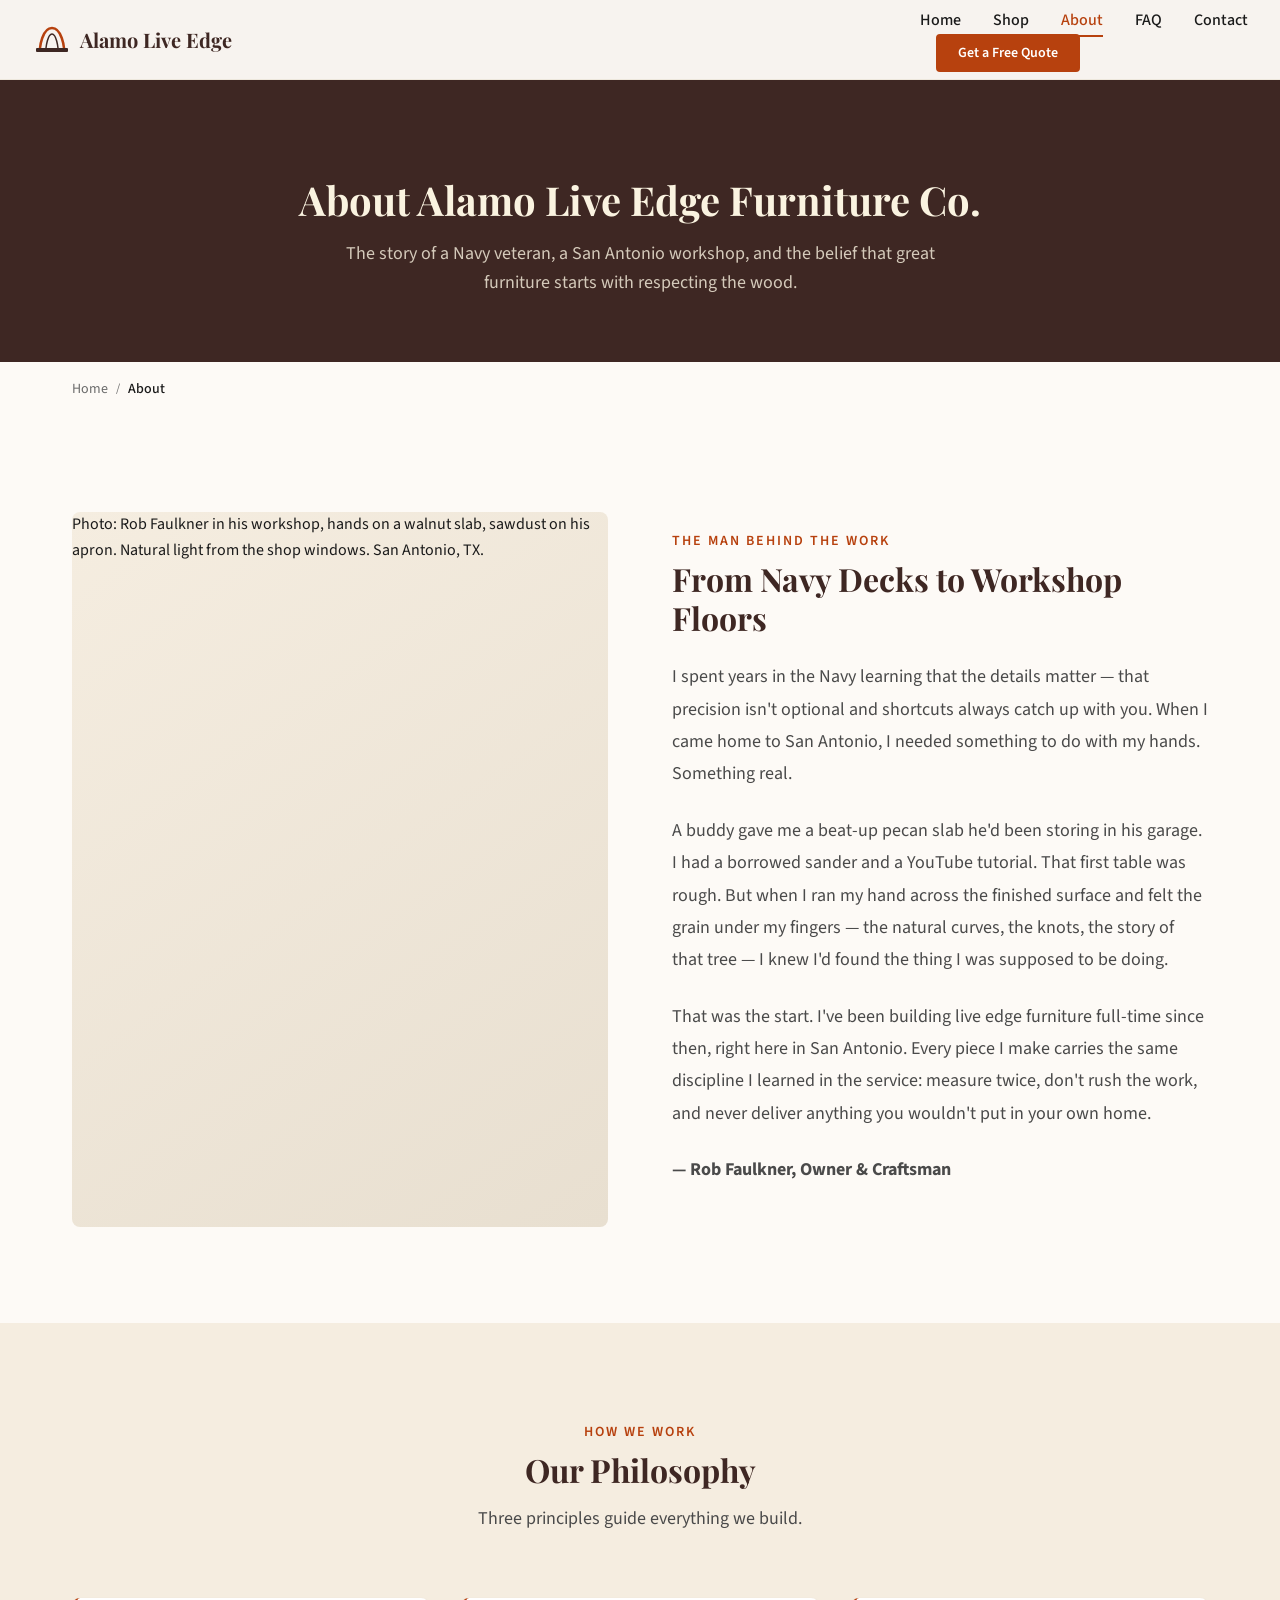
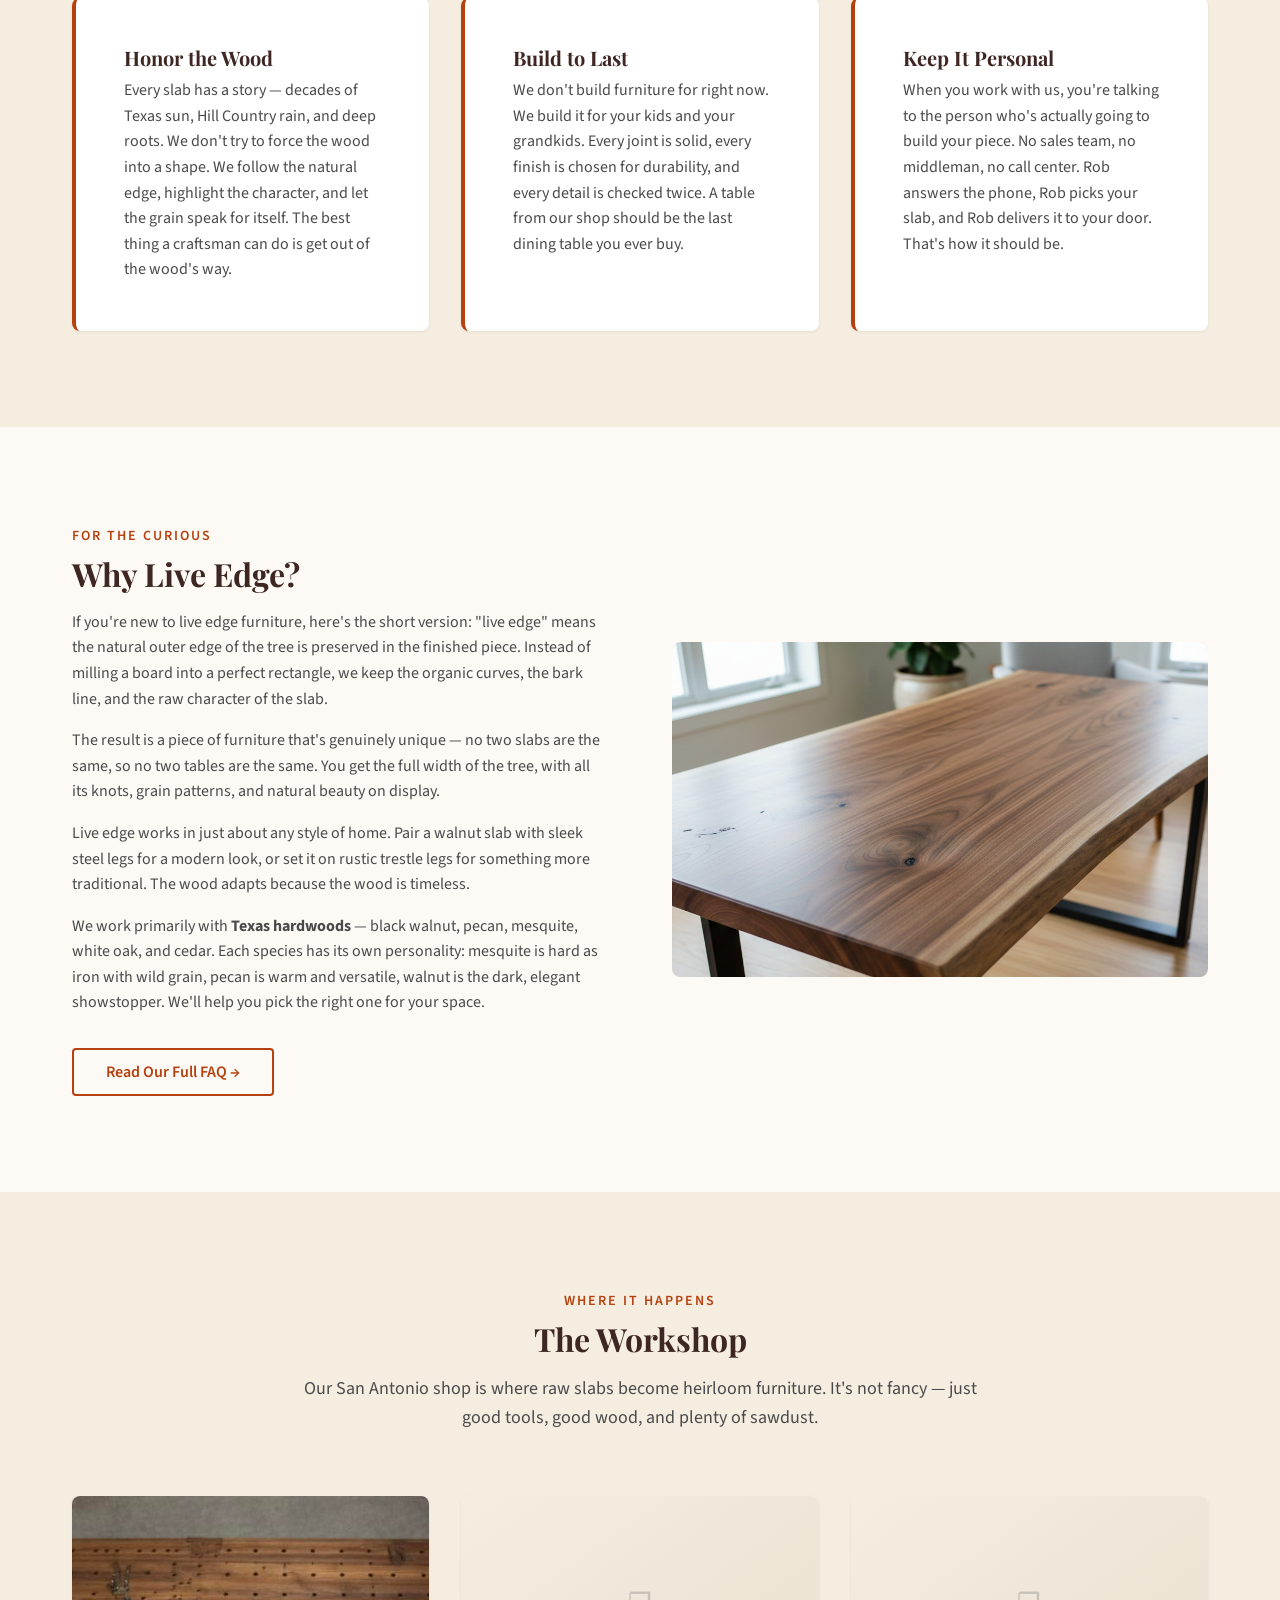
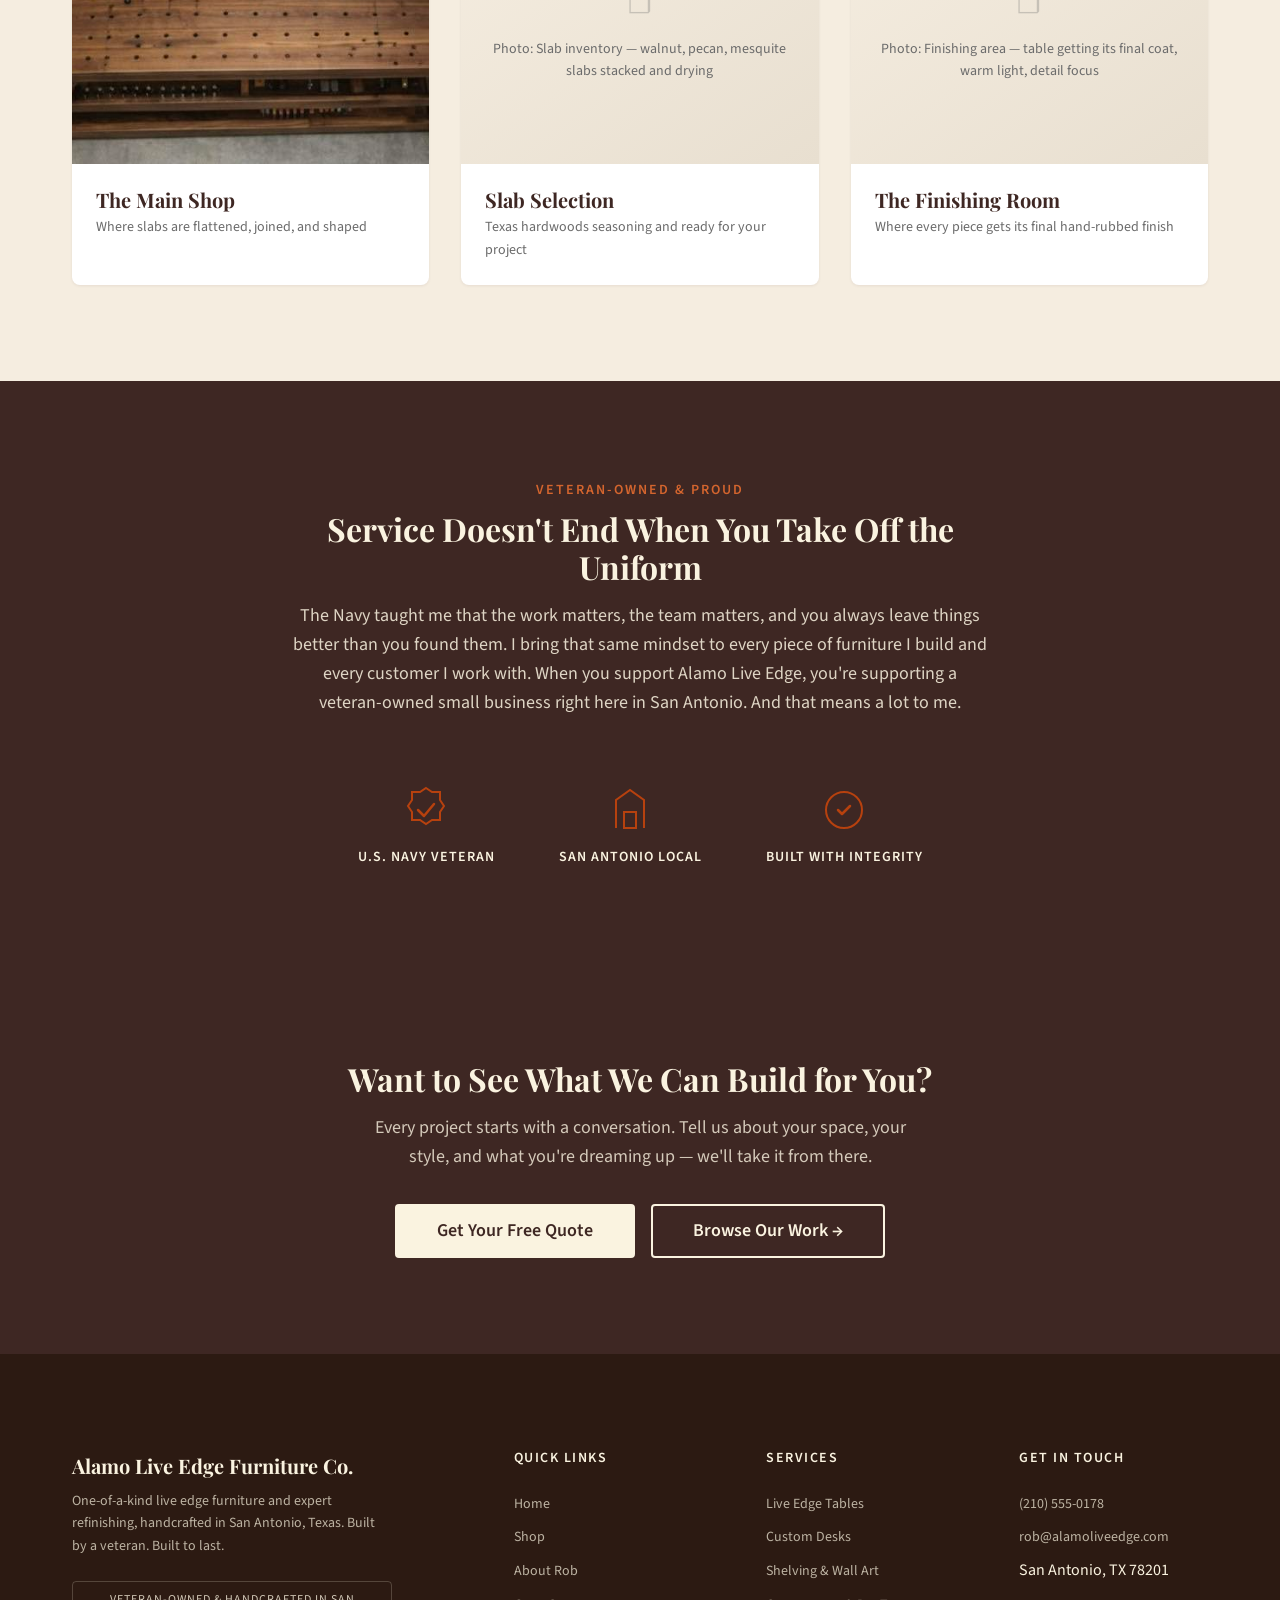
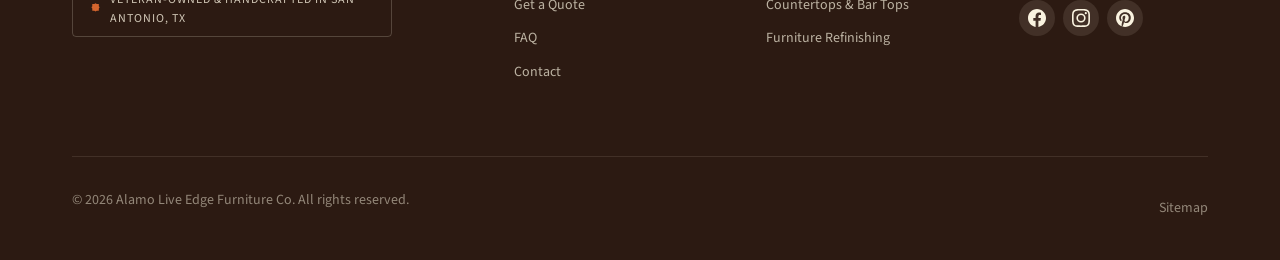
==== commit 8e34632f: "Add product images to shop, index, and about pages Replace placeholder divs with actual product imag" ====
--- a/about.html
+++ b/about.html
@@ -116,8 +116,8 @@
     <section class="section" aria-label="Rob Faulkner's story">
       <div class="container">
         <div class="about-intro">
-          <div class="about-intro__image fade-in-left">
-            <img src="https://images.pexels.com/photos/6790066/pexels-photo-6790066.jpeg?auto=compress&cs=tinysrgb&w=800&h=1000&fit=crop" alt="Rob Faulkner in his San Antonio woodworking workshop, shaping a live edge walnut slab" class="about-intro__img" loading="lazy">
+          <div class="about-intro__image fade-in-left" role="img" aria-label="Rob Faulkner in his San Antonio woodworking workshop, shaping a live edge walnut slab">
+            Photo: Rob Faulkner in his workshop, hands on a walnut slab, sawdust on his apron. Natural light from the shop windows. San Antonio, TX.
           </div>
 
           <div class="about-intro__content fade-in-right">
@@ -175,7 +175,7 @@
           </div>
 
           <div class="live-edge-grid__image fade-in-right">
-            <img src="https://images.pexels.com/photos/4709011/pexels-photo-4709011.jpeg?auto=compress&cs=tinysrgb&w=800&h=1000&fit=crop" alt="Close-up of a live edge walnut slab showing natural bark, grain patterns, and natural curves" class="live-edge-grid__img" loading="lazy">
+            <img src="images/Gemini_Generated_Image_mwghixmwghixmwgh.png" alt="Close-up of a live edge walnut slab showing natural bark, grain patterns, and natural curves" loading="lazy" width="800" height="500" style="width:100%;height:100%;object-fit:cover;border-radius:var(--border-radius-lg);">
           </div>
         </div>
       </div>
@@ -193,7 +193,7 @@
         <div class="gallery-grid">
           <div class="gallery-card fade-in">
             <div class="gallery-card__image">
-              <img src="https://images.pexels.com/photos/28513061/pexels-photo-28513061.jpeg?auto=compress&cs=tinysrgb&w=800&h=600&fit=crop" alt="Wide shot of Alamo Live Edge workshop in San Antonio showing wood slabs, tools, and work tables" class="gallery-card__img" loading="lazy">
+              <img src="images/WorkBench2.jpg" alt="Wide shot of Alamo Live Edge workshop in San Antonio showing wood slabs, tools, and work tables" loading="lazy" width="800" height="600">
             </div>
             <div class="gallery-card__body">
               <h3 class="gallery-card__title">The Main Shop</h3>
@@ -203,7 +203,10 @@
 
           <div class="gallery-card fade-in" data-delay="100">
             <div class="gallery-card__image">
-              <img src="https://images.pexels.com/photos/18420594/pexels-photo-18420594.jpeg?auto=compress&cs=tinysrgb&w=800&h=600&fit=crop" alt="Wood slab inventory showing various Texas hardwood species stacked and drying" class="gallery-card__img" loading="lazy">
+              <div class="gallery-card__placeholder" role="img" aria-label="Wood slab inventory showing various Texas hardwood species stacked and drying">
+                <span class="gallery-card__placeholder-icon" aria-hidden="true">&#9744;</span>
+                <span>Photo: Slab inventory — walnut, pecan, mesquite slabs stacked and drying</span>
+              </div>
             </div>
             <div class="gallery-card__body">
               <h3 class="gallery-card__title">Slab Selection</h3>
@@ -213,7 +216,10 @@
 
           <div class="gallery-card fade-in" data-delay="200">
             <div class="gallery-card__image">
-              <img src="https://images.pexels.com/photos/5973894/pexels-photo-5973894.jpeg?auto=compress&cs=tinysrgb&w=800&h=600&fit=crop" alt="Finishing area showing a table being coated with oil finish, warm workshop lighting" class="gallery-card__img" loading="lazy">
+              <div class="gallery-card__placeholder" role="img" aria-label="Finishing area showing a table being coated with oil finish, warm workshop lighting">
+                <span class="gallery-card__placeholder-icon" aria-hidden="true">&#9744;</span>
+                <span>Photo: Finishing area — table getting its final coat, warm light, detail focus</span>
+              </div>
             </div>
             <div class="gallery-card__body">
               <h3 class="gallery-card__title">The Finishing Room</h3>
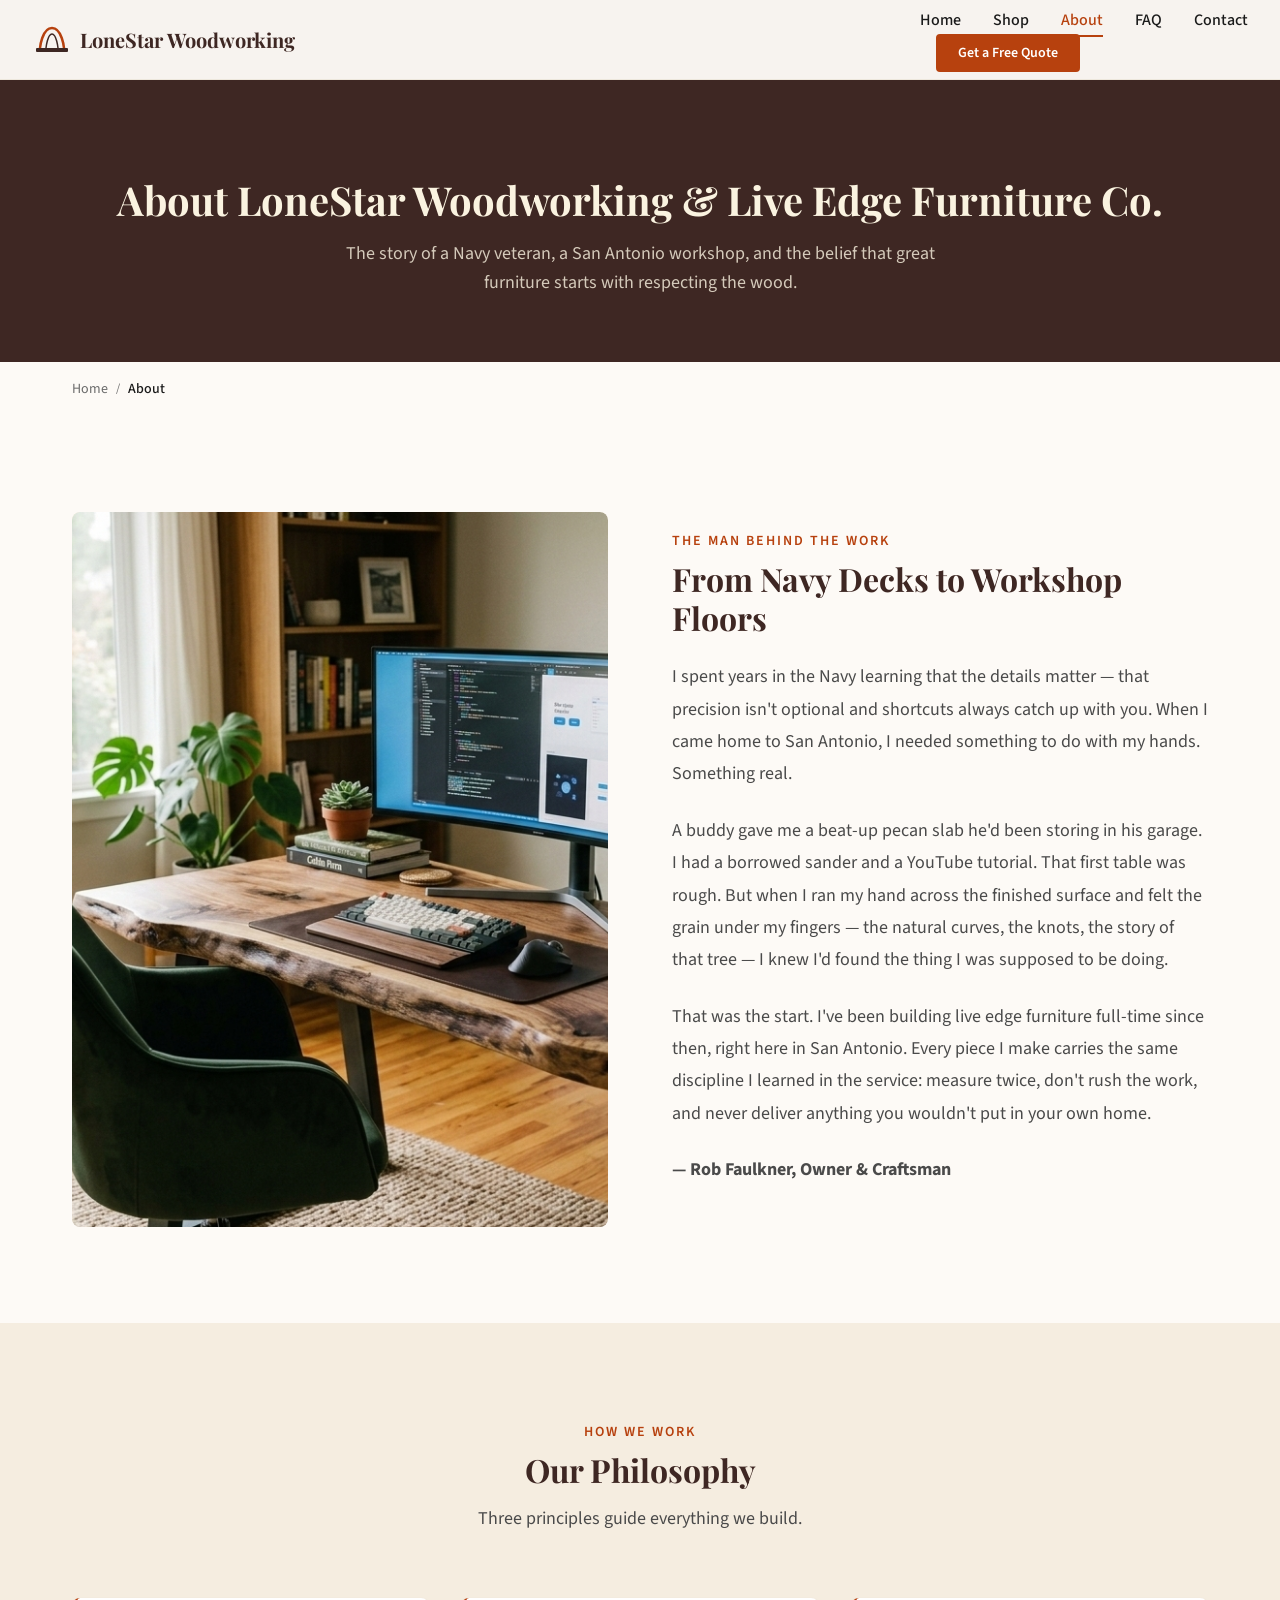
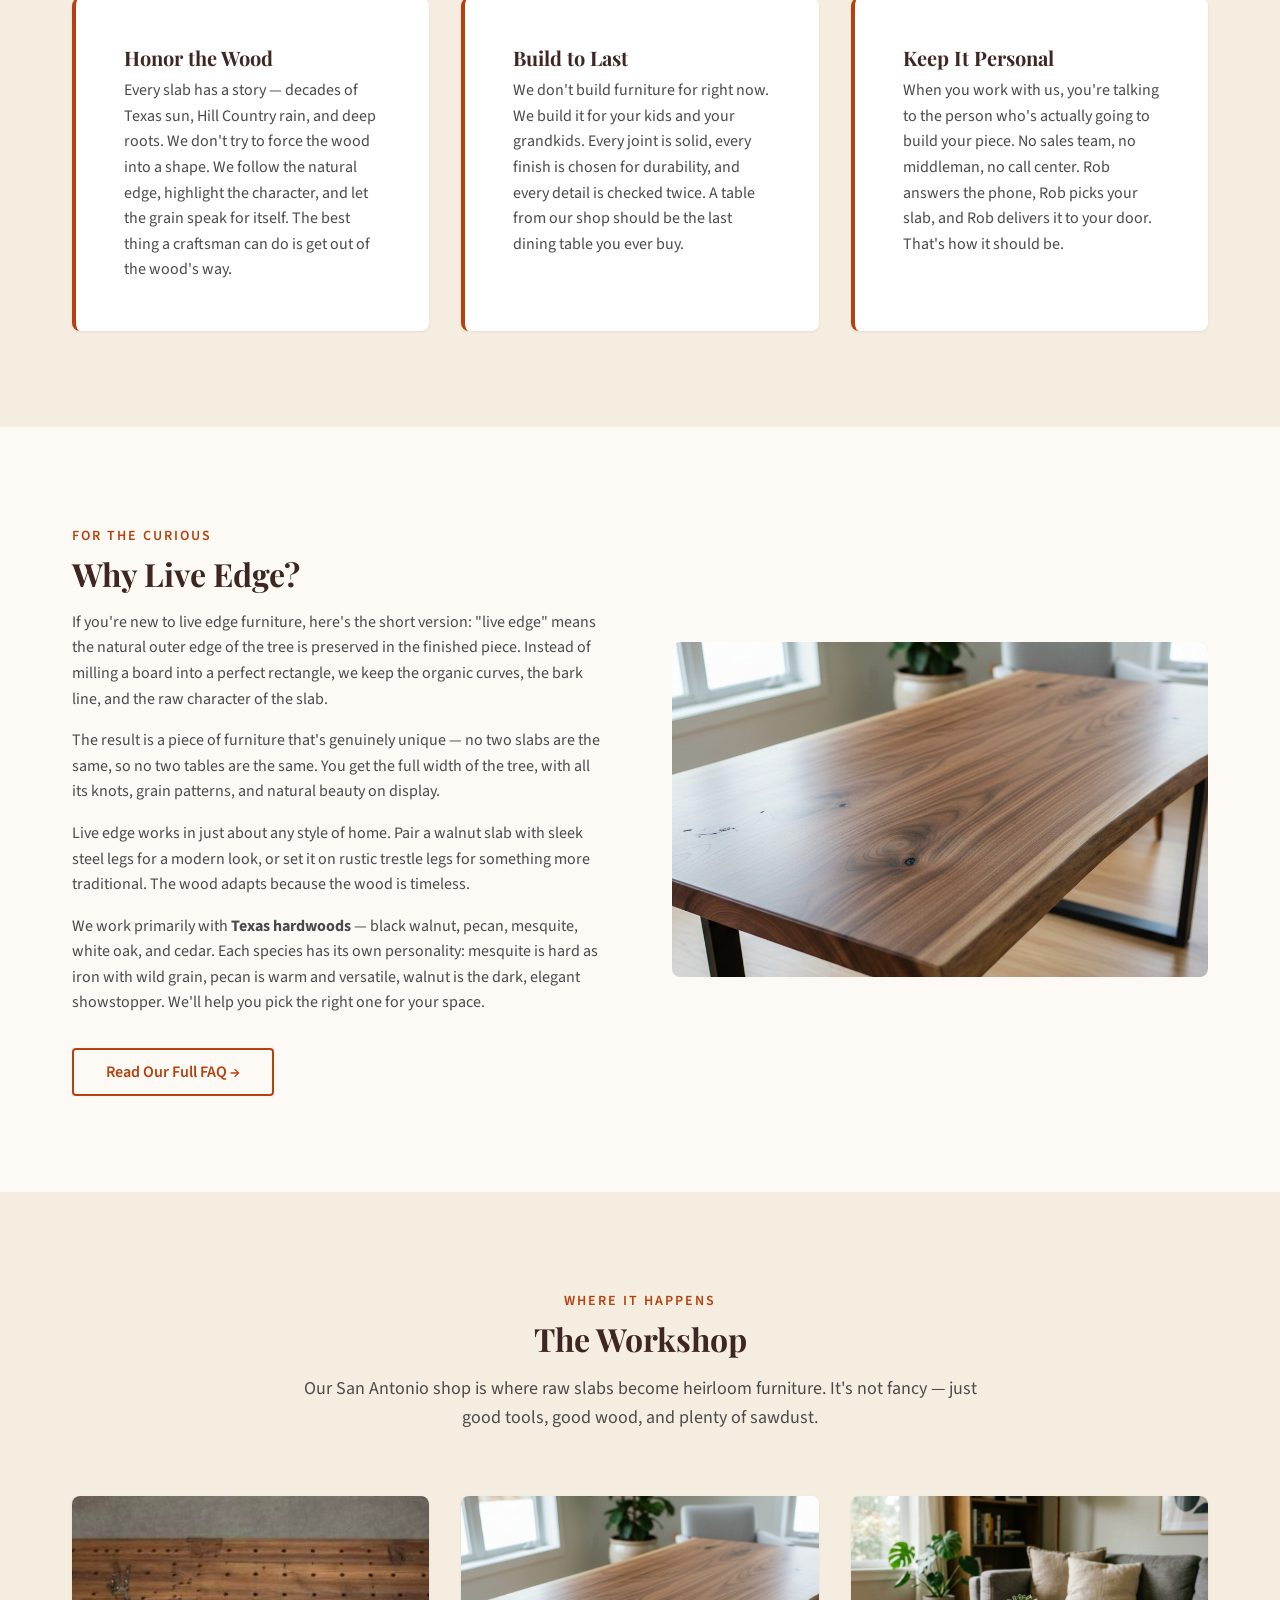
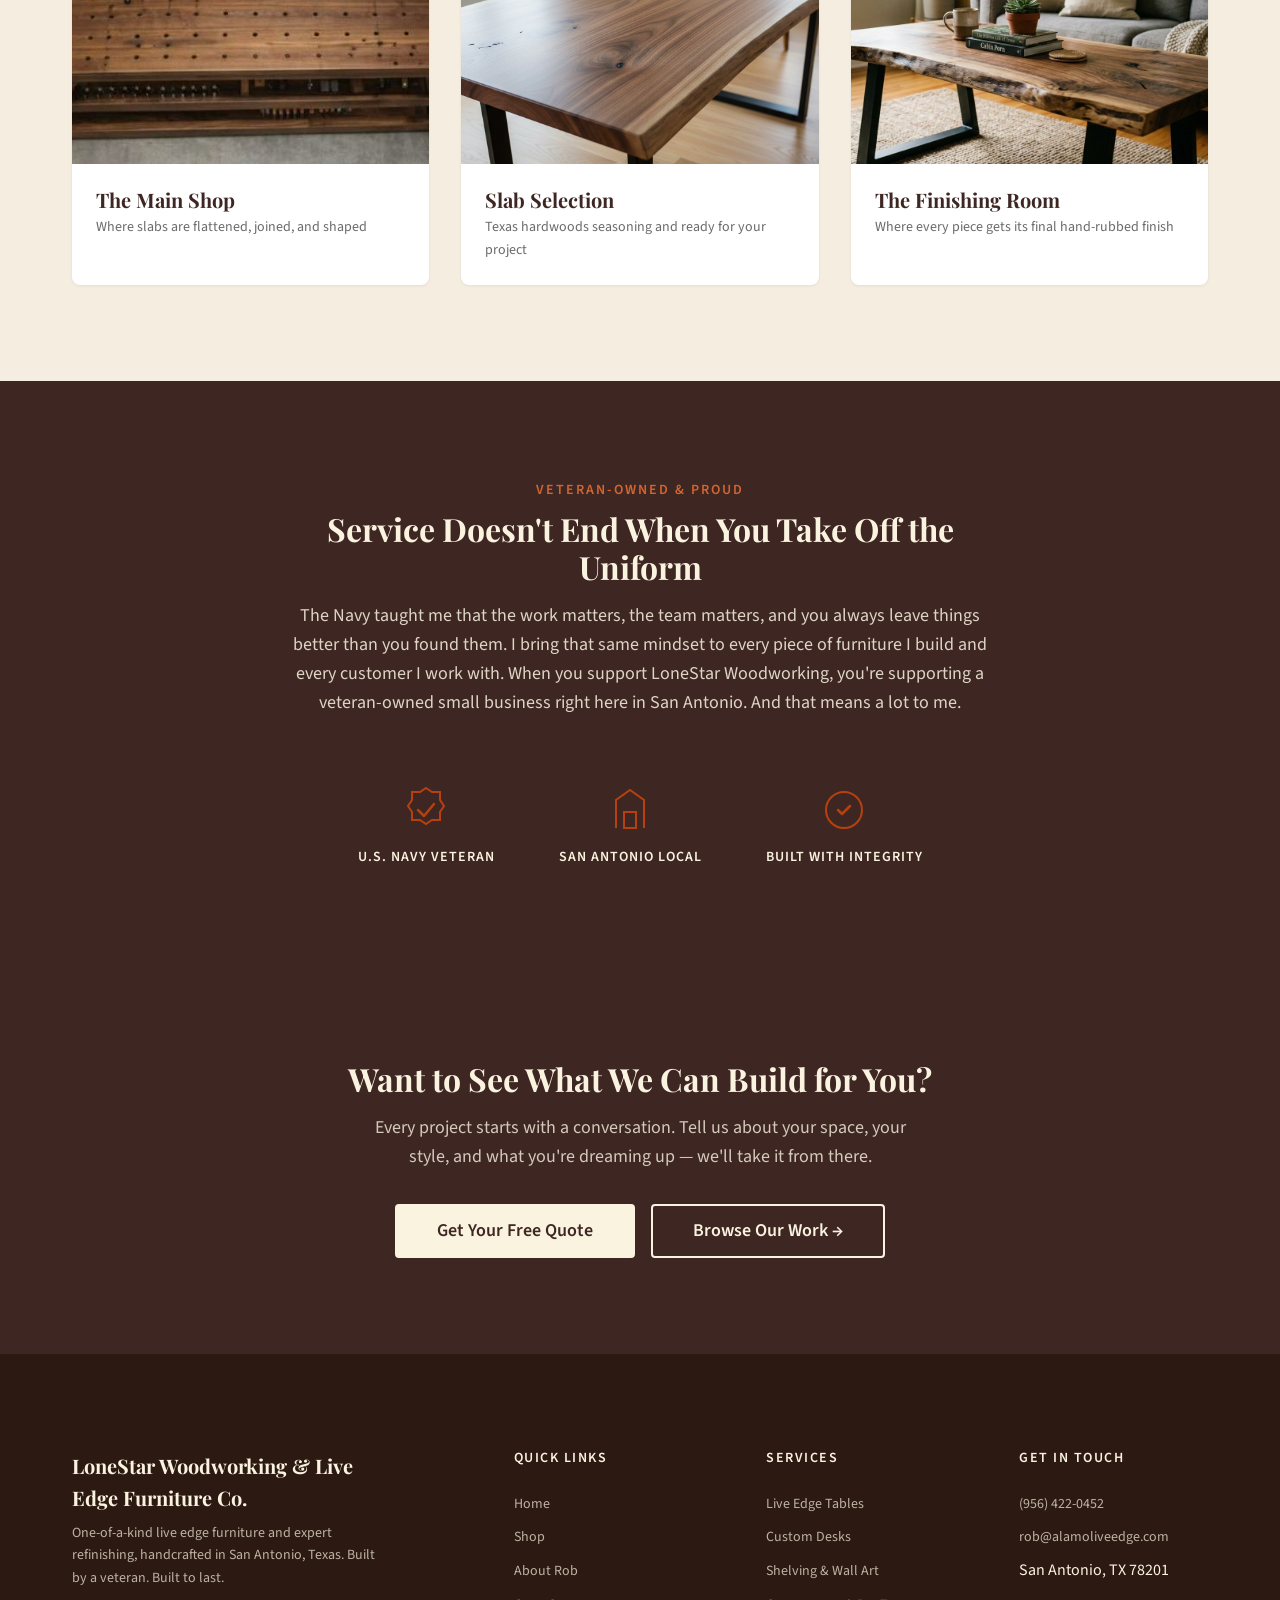
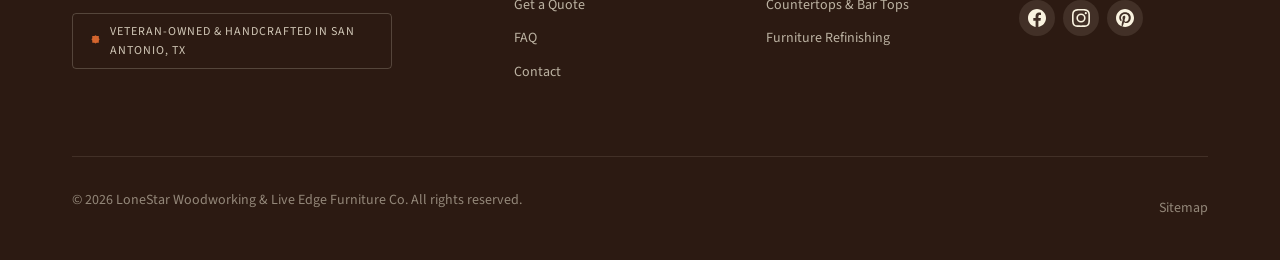
==== commit 879b76cf: "Rebrand to LoneStar Woodworking, replace all image placeholders, update phone - Rename business from" ====
--- a/about.html
+++ b/about.html
@@ -3,24 +3,24 @@
 <head>
   <meta charset="UTF-8">
   <meta name="viewport" content="width=device-width, initial-scale=1.0">
-  <title>About Alamo Live Edge Furniture — Veteran-Owned Woodworker | San Antonio, TX</title>
-  <meta name="description" content="Meet Rob Faulkner — Navy veteran and San Antonio woodworker behind Alamo Live Edge Furniture Co. Handcrafted custom furniture with military discipline.">
-  <meta name="keywords" content="about Alamo Live Edge Furniture, veteran owned furniture San Antonio, live edge woodworker San Antonio, Rob Faulkner woodworker">
+  <title>About LoneStar Woodworking Furniture — Veteran-Owned Woodworker | San Antonio, TX</title>
+  <meta name="description" content="Meet Rob Faulkner — Navy veteran and San Antonio woodworker behind LoneStar Woodworking &amp; Live Edge Furniture Co. Handcrafted custom furniture with military discipline.">
+  <meta name="keywords" content="about LoneStar Woodworking Furniture, veteran owned furniture San Antonio, live edge woodworker San Antonio, Rob Faulkner woodworker">
   <link rel="canonical" href="https://alamoliveedge.com/about.html">
 
   <!-- Open Graph -->
-  <meta property="og:title" content="About Rob Faulkner — Alamo Live Edge Furniture Co.">
-  <meta property="og:description" content="Navy veteran turned master woodworker. Learn the story behind San Antonio's Alamo Live Edge Furniture Co.">
+  <meta property="og:title" content="About Rob Faulkner — LoneStar Woodworking &amp; Live Edge Furniture Co.">
+  <meta property="og:description" content="Navy veteran turned master woodworker. Learn the story behind San Antonio's LoneStar Woodworking &amp; Live Edge Furniture Co.">
   <meta property="og:type" content="website">
   <meta property="og:url" content="https://alamoliveedge.com/about.html">
   <meta property="og:image" content="https://alamoliveedge.com/images/og-about.jpg">
   <meta property="og:locale" content="en_US">
-  <meta property="og:site_name" content="Alamo Live Edge Furniture Co.">
+  <meta property="og:site_name" content="LoneStar Woodworking &amp; Live Edge Furniture Co.">
 
   <!-- Twitter Card -->
   <meta name="twitter:card" content="summary_large_image">
-  <meta name="twitter:title" content="About Rob Faulkner — Alamo Live Edge Furniture Co.">
-  <meta name="twitter:description" content="Navy veteran turned master woodworker. The story behind San Antonio's Alamo Live Edge Furniture Co.">
+  <meta name="twitter:title" content="About Rob Faulkner — LoneStar Woodworking &amp; Live Edge Furniture Co.">
+  <meta name="twitter:description" content="Navy veteran turned master woodworker. The story behind San Antonio's LoneStar Woodworking &amp; Live Edge Furniture Co.">
 
   <!-- Fonts -->
   <link rel="preconnect" href="https://fonts.googleapis.com">
@@ -57,7 +57,7 @@
   <!-- ===== HEADER / NAVIGATION ===== -->
   <header class="site-header" role="banner">
     <nav class="nav" aria-label="Main navigation">
-      <a href="index.html" class="nav__logo" aria-label="Alamo Live Edge Furniture Co. — Home">
+      <a href="index.html" class="nav__logo" aria-label="LoneStar Woodworking &amp; Live Edge Furniture Co. — Home">
         <span class="nav__logo-icon">
           <svg viewBox="0 0 40 40" fill="none" xmlns="http://www.w3.org/2000/svg" aria-hidden="true">
             <rect x="4" y="28" width="32" height="4" rx="1" fill="#3E2723"/>
@@ -65,7 +65,7 @@
             <path d="M14 28C14 28 15.5 14 20 14C24.5 14 26 28 26 28" stroke="#3E2723" stroke-width="1.5" fill="none"/>
           </svg>
         </span>
-        Alamo Live Edge
+        LoneStar Woodworking
       </a>
 
       <div class="nav__overlay" aria-hidden="true"></div>
@@ -96,7 +96,7 @@
     <!-- ===== PAGE HERO ===== -->
     <section class="page-hero">
       <div class="container">
-        <h1>About Alamo Live Edge Furniture Co.</h1>
+        <h1>About LoneStar Woodworking &amp; Live Edge Furniture Co.</h1>
         <p>The story of a Navy veteran, a San Antonio workshop, and the belief that great furniture starts with respecting the wood.</p>
       </div>
     </section>
@@ -116,8 +116,8 @@
     <section class="section" aria-label="Rob Faulkner's story">
       <div class="container">
         <div class="about-intro">
-          <div class="about-intro__image fade-in-left" role="img" aria-label="Rob Faulkner in his San Antonio woodworking workshop, shaping a live edge walnut slab">
-            Photo: Rob Faulkner in his workshop, hands on a walnut slab, sawdust on his apron. Natural light from the shop windows. San Antonio, TX.
+          <div class="about-intro__image fade-in-left">
+            <img src="images/Gemini_Generated_Image_6j7id26j7id26j7i.png" alt="Rob Faulkner in his San Antonio woodworking workshop, shaping a live edge walnut slab" loading="lazy" width="600" height="800" style="width:100%;height:100%;object-fit:cover;border-radius:var(--border-radius-lg);">
           </div>
 
           <div class="about-intro__content fade-in-right">
@@ -193,7 +193,7 @@
         <div class="gallery-grid">
           <div class="gallery-card fade-in">
             <div class="gallery-card__image">
-              <img src="images/WorkBench2.jpg" alt="Wide shot of Alamo Live Edge workshop in San Antonio showing wood slabs, tools, and work tables" loading="lazy" width="800" height="600">
+              <img src="images/WorkBench2.jpg" alt="Wide shot of LoneStar Woodworking workshop in San Antonio showing wood slabs, tools, and work tables" loading="lazy" width="800" height="600">
             </div>
             <div class="gallery-card__body">
               <h3 class="gallery-card__title">The Main Shop</h3>
@@ -203,10 +203,7 @@
 
           <div class="gallery-card fade-in" data-delay="100">
             <div class="gallery-card__image">
-              <div class="gallery-card__placeholder" role="img" aria-label="Wood slab inventory showing various Texas hardwood species stacked and drying">
-                <span class="gallery-card__placeholder-icon" aria-hidden="true">&#9744;</span>
-                <span>Photo: Slab inventory — walnut, pecan, mesquite slabs stacked and drying</span>
-              </div>
+              <img src="images/Gemini_Generated_Image_mwghixmwghixmwgh.png" alt="Wood slab inventory showing various Texas hardwood species stacked and drying" loading="lazy" width="800" height="600">
             </div>
             <div class="gallery-card__body">
               <h3 class="gallery-card__title">Slab Selection</h3>
@@ -216,10 +213,7 @@
 
           <div class="gallery-card fade-in" data-delay="200">
             <div class="gallery-card__image">
-              <div class="gallery-card__placeholder" role="img" aria-label="Finishing area showing a table being coated with oil finish, warm workshop lighting">
-                <span class="gallery-card__placeholder-icon" aria-hidden="true">&#9744;</span>
-                <span>Photo: Finishing area — table getting its final coat, warm light, detail focus</span>
-              </div>
+              <img src="images/Gemini_Generated_Image_p05ig3p05ig3p05i.png" alt="Finishing area showing a table being coated with oil finish, warm workshop lighting" loading="lazy" width="800" height="600">
             </div>
             <div class="gallery-card__body">
               <h3 class="gallery-card__title">The Finishing Room</h3>
@@ -236,7 +230,7 @@
         <div class="section-header fade-in">
           <span class="section-label">Veteran-Owned &amp; Proud</span>
           <h2>Service Doesn't End When You Take Off the Uniform</h2>
-          <p>The Navy taught me that the work matters, the team matters, and you always leave things better than you found them. I bring that same mindset to every piece of furniture I build and every customer I work with. When you support Alamo Live Edge, you're supporting a veteran-owned small business right here in San Antonio. And that means a lot to me.</p>
+          <p>The Navy taught me that the work matters, the team matters, and you always leave things better than you found them. I bring that same mindset to every piece of furniture I build and every customer I work with. When you support LoneStar Woodworking, you're supporting a veteran-owned small business right here in San Antonio. And that means a lot to me.</p>
         </div>
 
         <div class="trust-badges fade-in">
@@ -290,7 +284,7 @@
     <div class="container">
       <div class="footer-grid">
         <div class="footer-brand">
-          <p class="footer-brand__name">Alamo Live Edge Furniture Co.</p>
+          <p class="footer-brand__name">LoneStar Woodworking &amp; Live Edge Furniture Co.</p>
           <p class="footer-brand__tagline">One-of-a-kind live edge furniture and expert refinishing, handcrafted in San Antonio, Texas. Built by a veteran. Built to last.</p>
           <div class="footer-badge">
             <svg viewBox="0 0 16 16" fill="currentColor" aria-hidden="true"><path d="M8 1l1.5 1H12v2.5L13 6l-1 1.5V10H9.5L8 11l-1.5-1H4V7.5L3 6l1-1.5V2h2.5L8 1z"/></svg>
@@ -324,7 +318,7 @@
         <div class="footer-column">
           <h4>Get in Touch</h4>
           <ul role="list">
-            <li><a href="tel:+12105550178">(210) 555-0178</a></li>
+            <li><a href="tel:+19564220452">(956) 422-0452</a></li>
             <li><a href="mailto:rob@alamoliveedge.com">rob@alamoliveedge.com</a></li>
             <li>San Antonio, TX 78201</li>
           </ul>
@@ -343,7 +337,7 @@
       </div>
 
       <div class="footer-bottom">
-        <p class="footer-bottom__copyright">&copy; 2026 Alamo Live Edge Furniture Co. All rights reserved.</p>
+        <p class="footer-bottom__copyright">&copy; 2026 LoneStar Woodworking &amp; Live Edge Furniture Co. All rights reserved.</p>
         <div class="footer-bottom__links">
           <a href="sitemap.xml">Sitemap</a>
         </div>
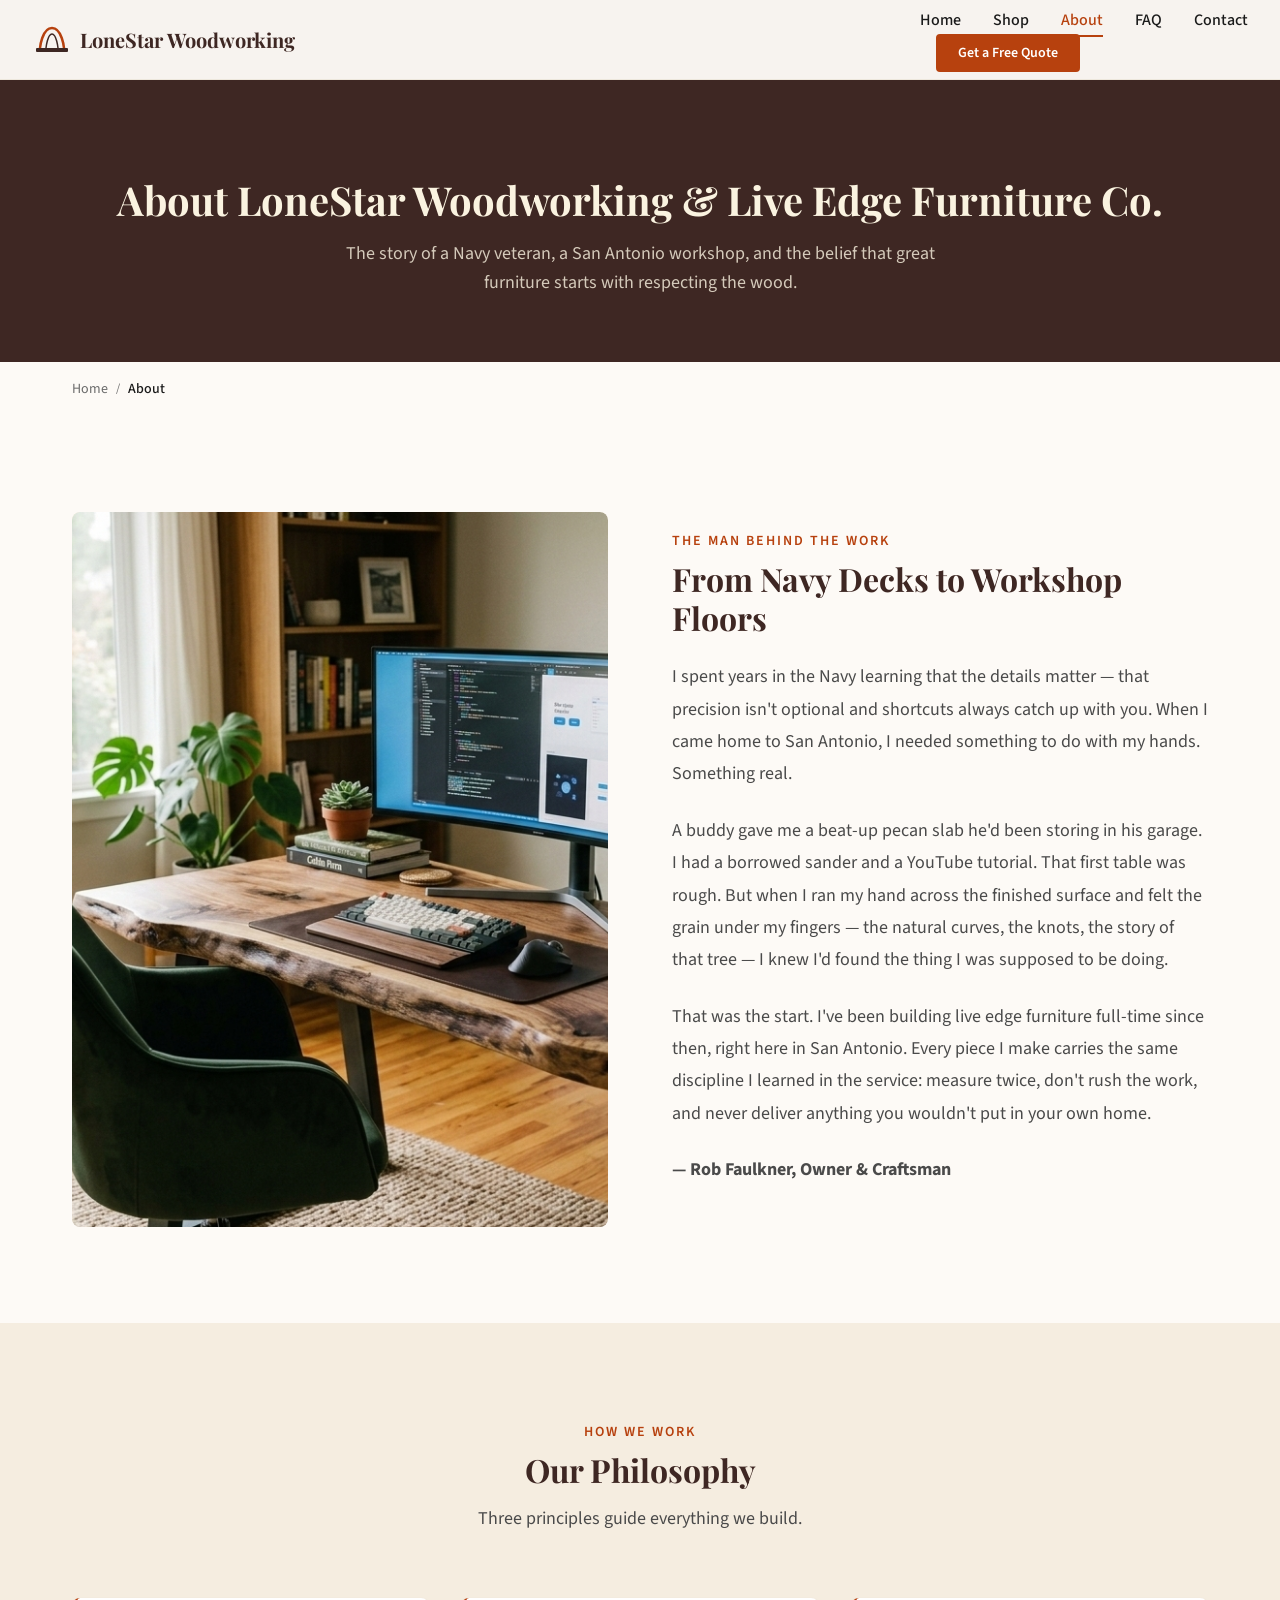
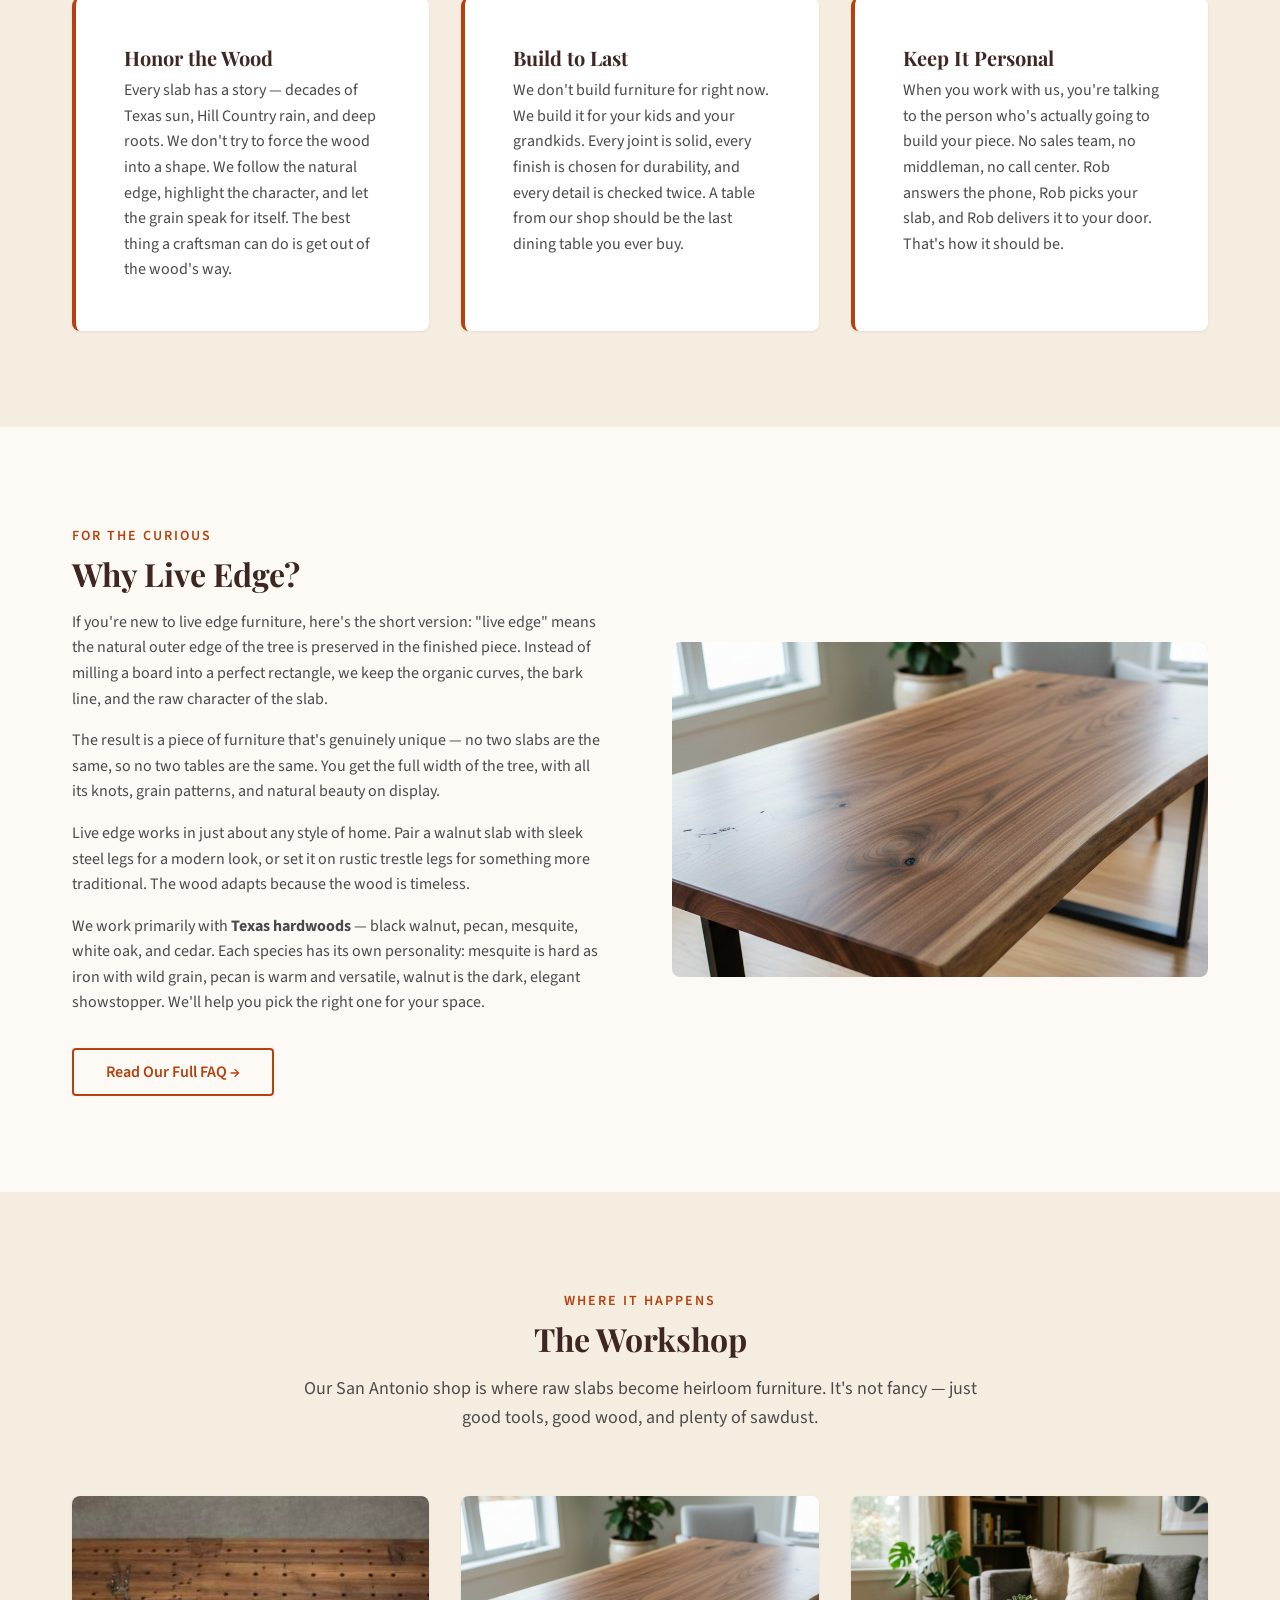
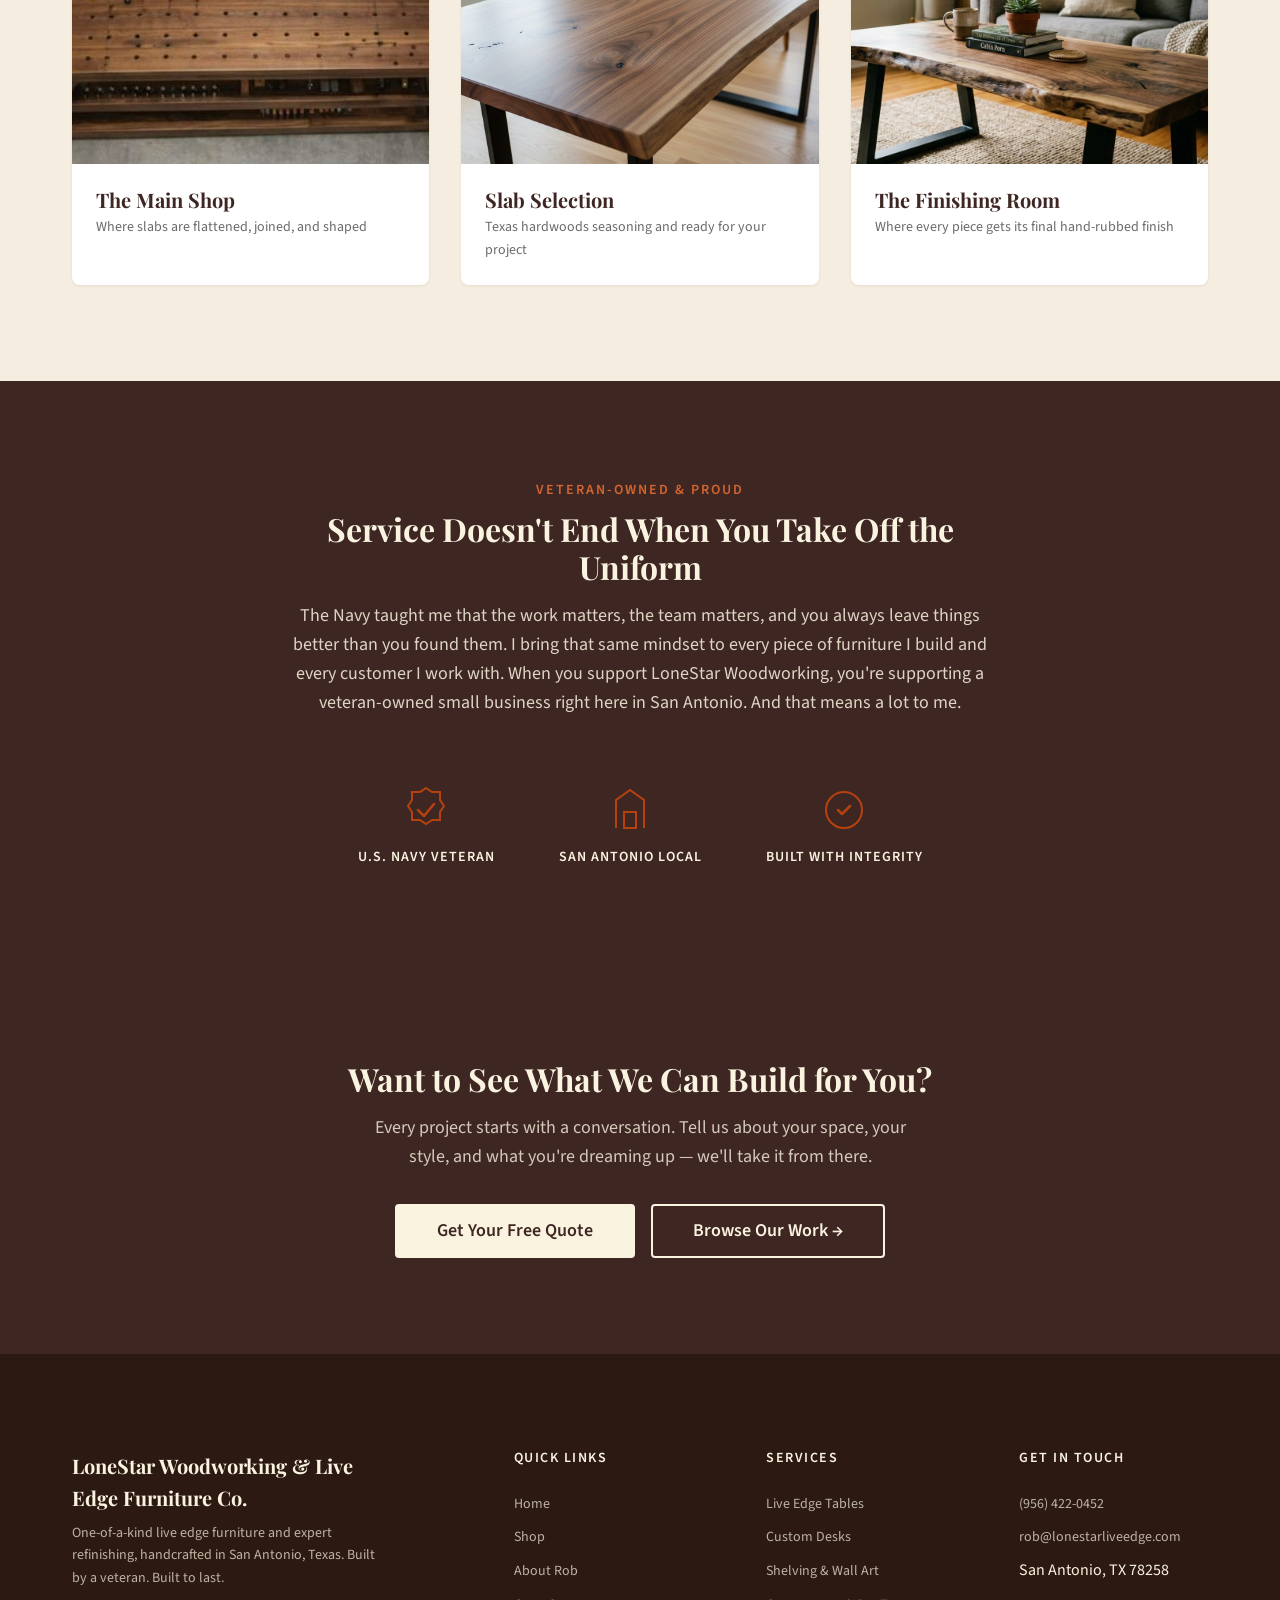
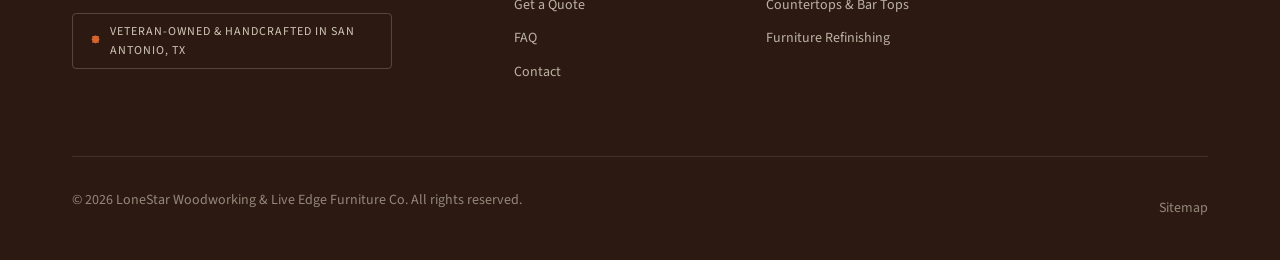
==== commit 30f85587: "Production-ready updates: email, domain, address, analytics, forms - Email: rob@alamoliveedge.com → " ====
--- a/about.html
+++ b/about.html
@@ -6,14 +6,14 @@
   <title>About LoneStar Woodworking Furniture — Veteran-Owned Woodworker | San Antonio, TX</title>
   <meta name="description" content="Meet Rob Faulkner — Navy veteran and San Antonio woodworker behind LoneStar Woodworking &amp; Live Edge Furniture Co. Handcrafted custom furniture with military discipline.">
   <meta name="keywords" content="about LoneStar Woodworking Furniture, veteran owned furniture San Antonio, live edge woodworker San Antonio, Rob Faulkner woodworker">
-  <link rel="canonical" href="https://alamoliveedge.com/about.html">
+  <link rel="canonical" href="https://lonestarliveedge.com/about.html">
 
   <!-- Open Graph -->
   <meta property="og:title" content="About Rob Faulkner — LoneStar Woodworking &amp; Live Edge Furniture Co.">
   <meta property="og:description" content="Navy veteran turned master woodworker. Learn the story behind San Antonio's LoneStar Woodworking &amp; Live Edge Furniture Co.">
   <meta property="og:type" content="website">
-  <meta property="og:url" content="https://alamoliveedge.com/about.html">
-  <meta property="og:image" content="https://alamoliveedge.com/images/og-about.jpg">
+  <meta property="og:url" content="https://lonestarliveedge.com/about.html">
+  <meta property="og:image" content="https://lonestarliveedge.com/images/og-about.jpg">
   <meta property="og:locale" content="en_US">
   <meta property="og:site_name" content="LoneStar Woodworking &amp; Live Edge Furniture Co.">
 
@@ -40,16 +40,24 @@
         "@type": "ListItem",
         "position": 1,
         "name": "Home",
-        "item": "https://alamoliveedge.com/"
+        "item": "https://lonestarliveedge.com/"
       },
       {
         "@type": "ListItem",
         "position": 2,
         "name": "About",
-        "item": "https://alamoliveedge.com/about.html"
+        "item": "https://lonestarliveedge.com/about.html"
       }
     ]
   }
+  </script>
+  <!-- Google Analytics -->
+  <script async src="https://www.googletagmanager.com/gtag/js?id=G-BQ9B9LNPR3"></script>
+  <script>
+    window.dataLayer = window.dataLayer || [];
+    function gtag(){dataLayer.push(arguments);}
+    gtag('js', new Date());
+    gtag('config', 'G-BQ9B9LNPR3');
   </script>
 </head>
 <body>
@@ -319,20 +327,9 @@
           <h4>Get in Touch</h4>
           <ul role="list">
             <li><a href="tel:+19564220452">(956) 422-0452</a></li>
-            <li><a href="mailto:rob@alamoliveedge.com">rob@alamoliveedge.com</a></li>
-            <li>San Antonio, TX 78201</li>
+            <li><a href="mailto:rob@lonestarliveedge.com">rob@lonestarliveedge.com</a></li>
+            <li>San Antonio, TX 78258</li>
           </ul>
-          <div class="footer-social">
-            <a href="https://www.facebook.com/alamoliveedge" aria-label="Follow us on Facebook" target="_blank" rel="noopener noreferrer">
-              <svg width="18" height="18" viewBox="0 0 24 24" fill="currentColor"><path d="M24 12.073c0-6.627-5.373-12-12-12s-12 5.373-12 12c0 5.99 4.388 10.954 10.125 11.854v-8.385H7.078v-3.47h3.047V9.43c0-3.007 1.792-4.669 4.533-4.669 1.312 0 2.686.235 2.686.235v2.953H15.83c-1.491 0-1.956.925-1.956 1.874v2.25h3.328l-.532 3.47h-2.796v8.385C19.612 23.027 24 18.062 24 12.073z"/></svg>
-            </a>
-            <a href="https://www.instagram.com/alamoliveedge" aria-label="Follow us on Instagram" target="_blank" rel="noopener noreferrer">
-              <svg width="18" height="18" viewBox="0 0 24 24" fill="currentColor"><path d="M12 2.163c3.204 0 3.584.012 4.85.07 3.252.148 4.771 1.691 4.919 4.919.058 1.265.069 1.645.069 4.849 0 3.205-.012 3.584-.069 4.849-.149 3.225-1.664 4.771-4.919 4.919-1.266.058-1.644.07-4.85.07-3.204 0-3.584-.012-4.849-.07-3.26-.149-4.771-1.699-4.919-4.92-.058-1.265-.07-1.644-.07-4.849 0-3.204.013-3.583.07-4.849.149-3.227 1.664-4.771 4.919-4.919 1.266-.057 1.645-.069 4.849-.069zM12 0C8.741 0 8.333.014 7.053.072 2.695.272.273 2.69.073 7.052.014 8.333 0 8.741 0 12c0 3.259.014 3.668.072 4.948.2 4.358 2.618 6.78 6.98 6.98C8.333 23.986 8.741 24 12 24c3.259 0 3.668-.014 4.948-.072 4.354-.2 6.782-2.618 6.979-6.98.059-1.28.073-1.689.073-4.948 0-3.259-.014-3.667-.072-4.947-.196-4.354-2.617-6.78-6.979-6.98C15.668.014 15.259 0 12 0zm0 5.838a6.162 6.162 0 100 12.324 6.162 6.162 0 000-12.324zM12 16a4 4 0 110-8 4 4 0 010 8zm6.406-11.845a1.44 1.44 0 100 2.881 1.44 1.44 0 000-2.881z"/></svg>
-            </a>
-            <a href="https://www.pinterest.com/alamoliveedge" aria-label="Follow us on Pinterest" target="_blank" rel="noopener noreferrer">
-              <svg width="18" height="18" viewBox="0 0 24 24" fill="currentColor"><path d="M12.017 0C5.396 0 .029 5.367.029 11.987c0 5.079 3.158 9.417 7.618 11.162-.105-.949-.199-2.403.041-3.439.219-.937 1.406-5.957 1.406-5.957s-.359-.72-.359-1.781c0-1.668.967-2.914 2.171-2.914 1.023 0 1.518.769 1.518 1.69 0 1.029-.655 2.568-.994 3.995-.283 1.194.599 2.169 1.777 2.169 2.133 0 3.772-2.249 3.772-5.495 0-2.873-2.064-4.882-5.012-4.882-3.414 0-5.418 2.561-5.418 5.207 0 1.031.397 2.138.893 2.738a.36.36 0 01.083.345l-.333 1.36c-.053.22-.174.267-.402.161-1.499-.698-2.436-2.889-2.436-4.649 0-3.785 2.75-7.262 7.929-7.262 4.163 0 7.398 2.967 7.398 6.931 0 4.136-2.607 7.464-6.227 7.464-1.216 0-2.359-.631-2.75-1.378l-.748 2.853c-.271 1.043-1.002 2.35-1.492 3.146C9.57 23.812 10.763 24 12.017 24c6.624 0 11.99-5.367 11.99-11.988C24.007 5.367 18.641 0 12.017 0z"/></svg>
-            </a>
-          </div>
         </div>
       </div>
 
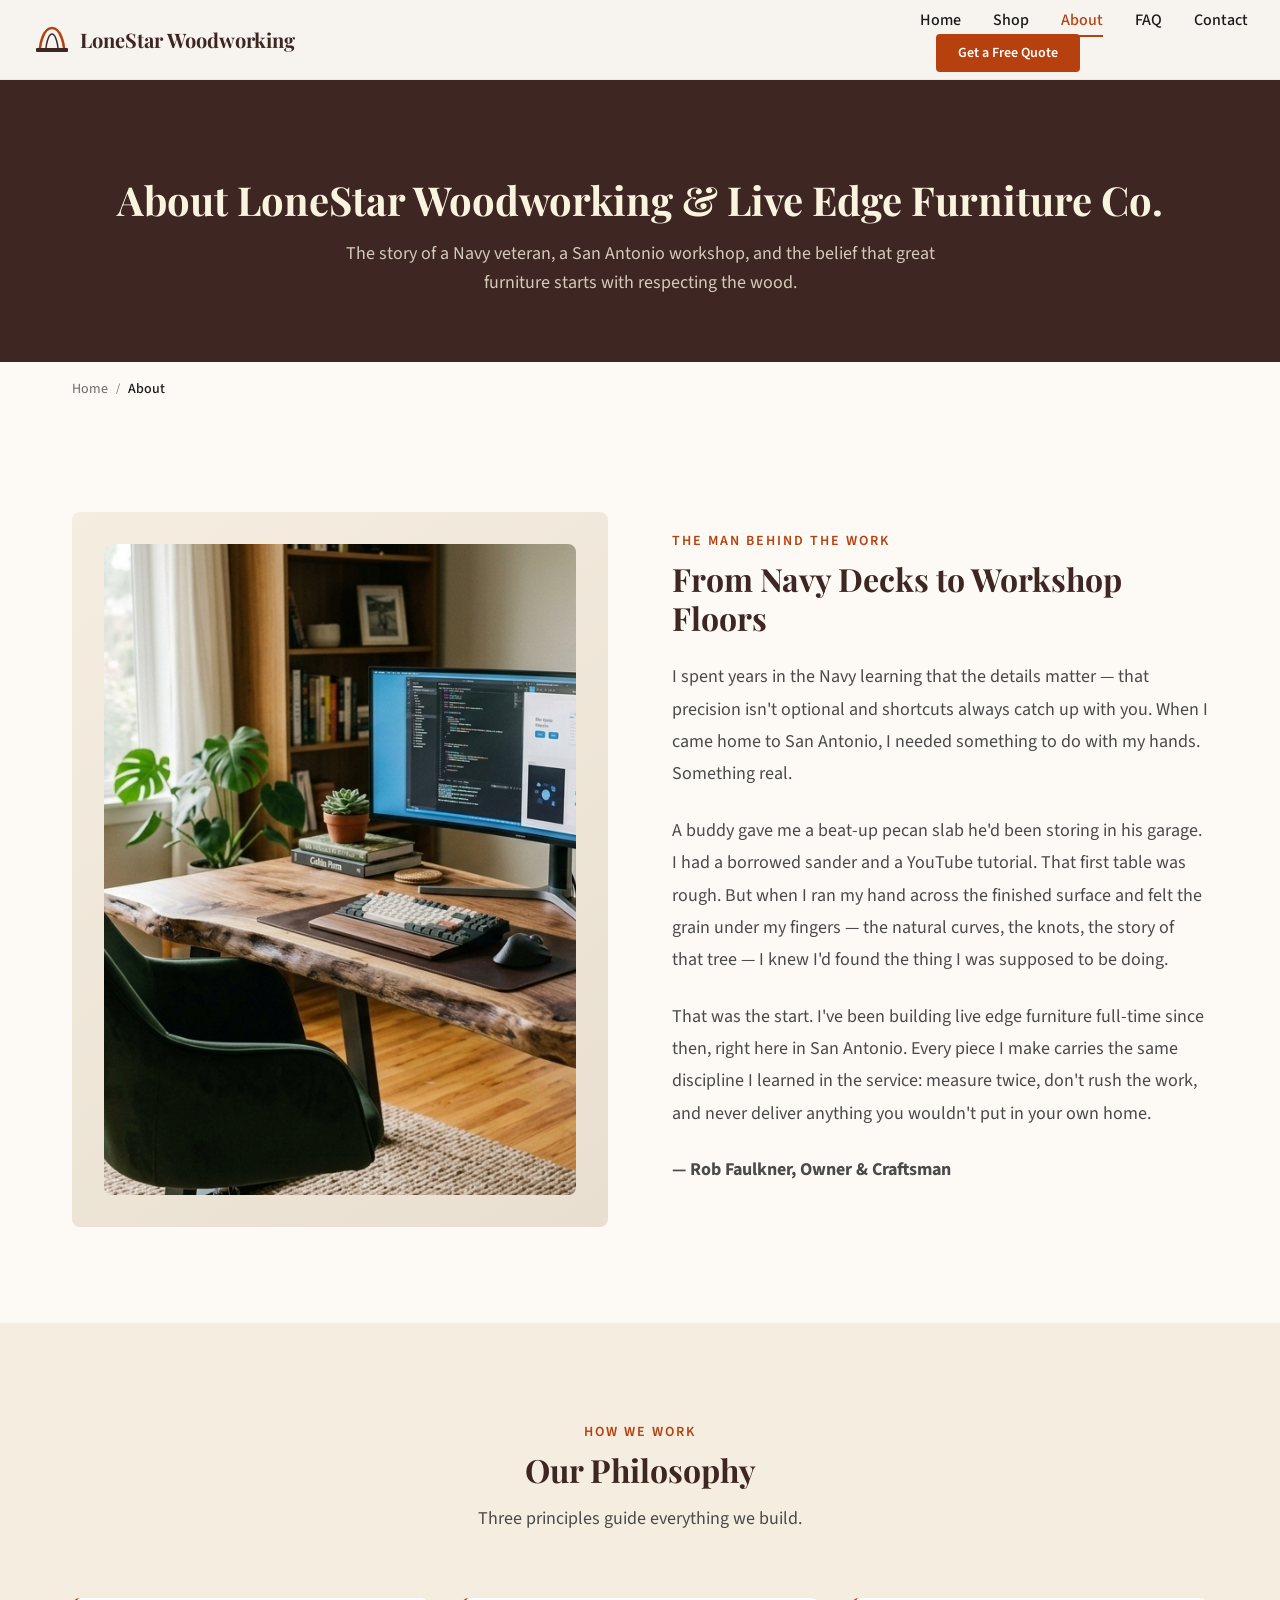
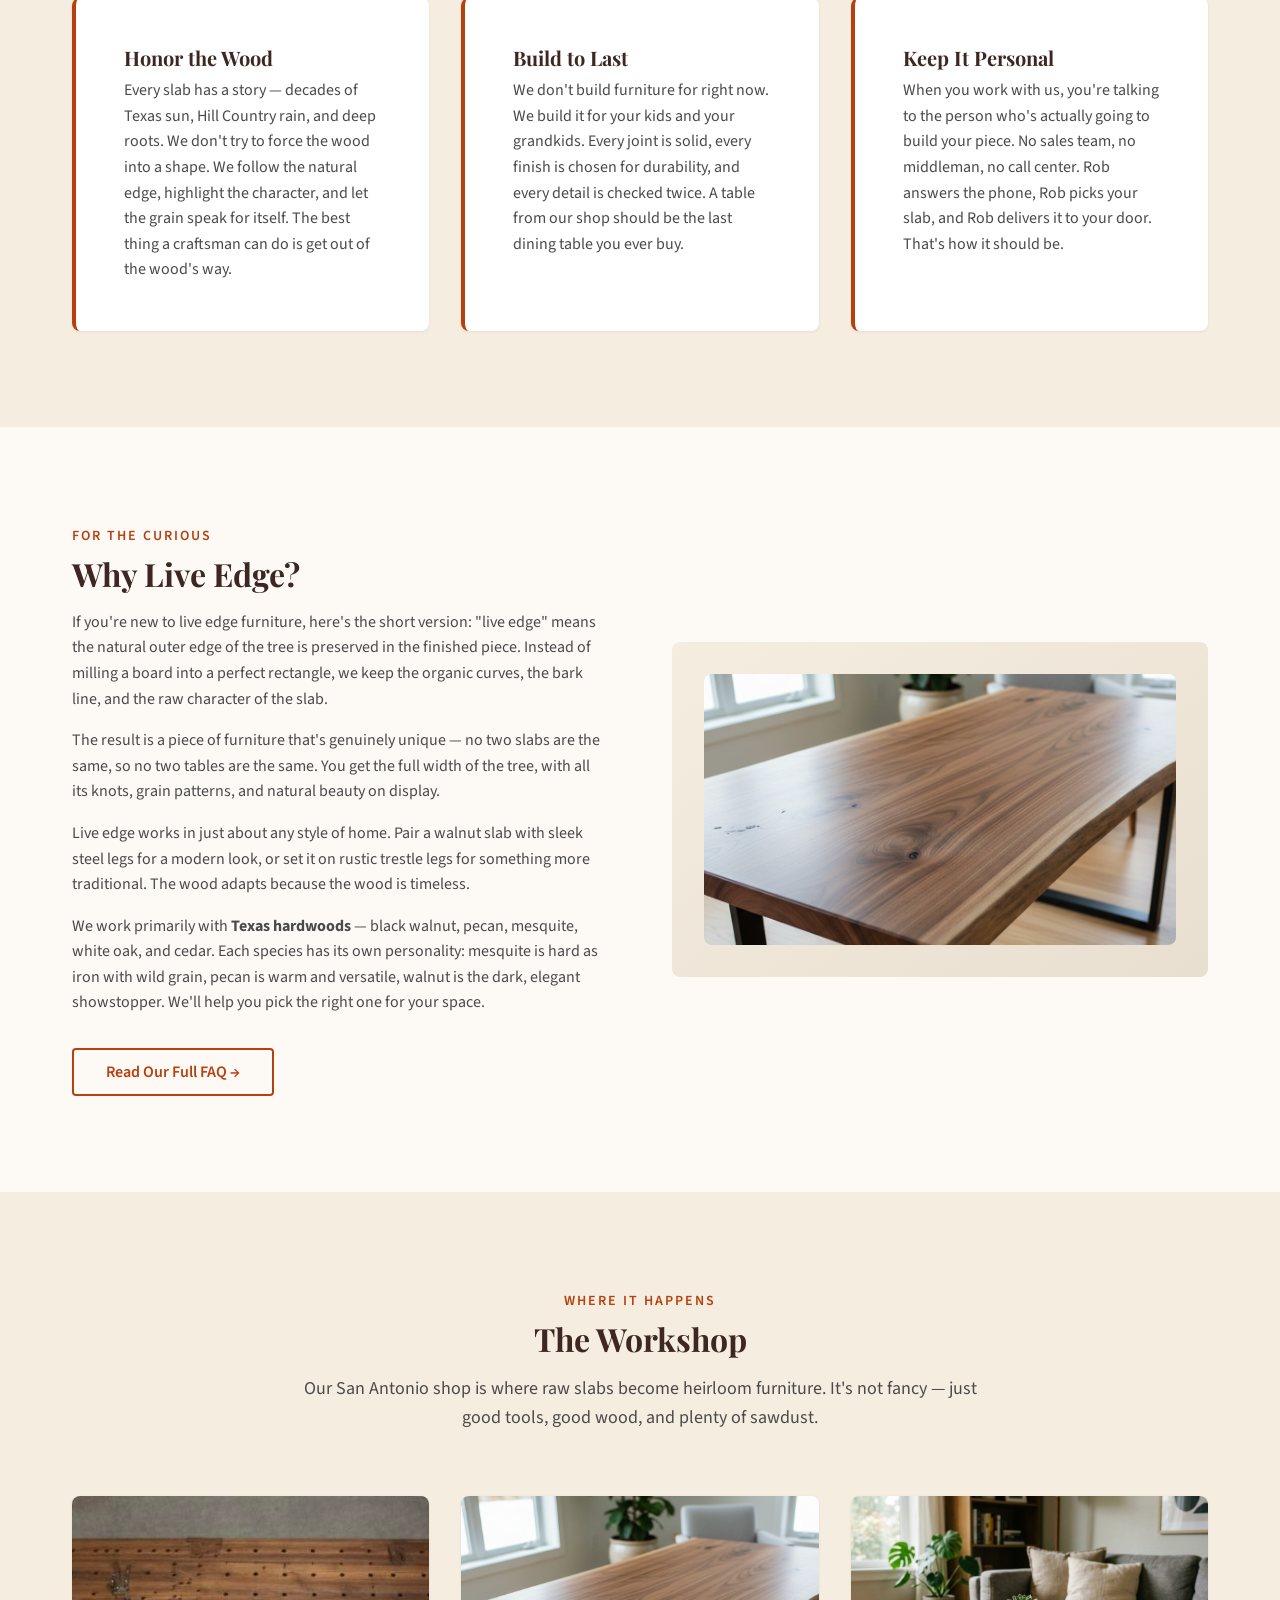
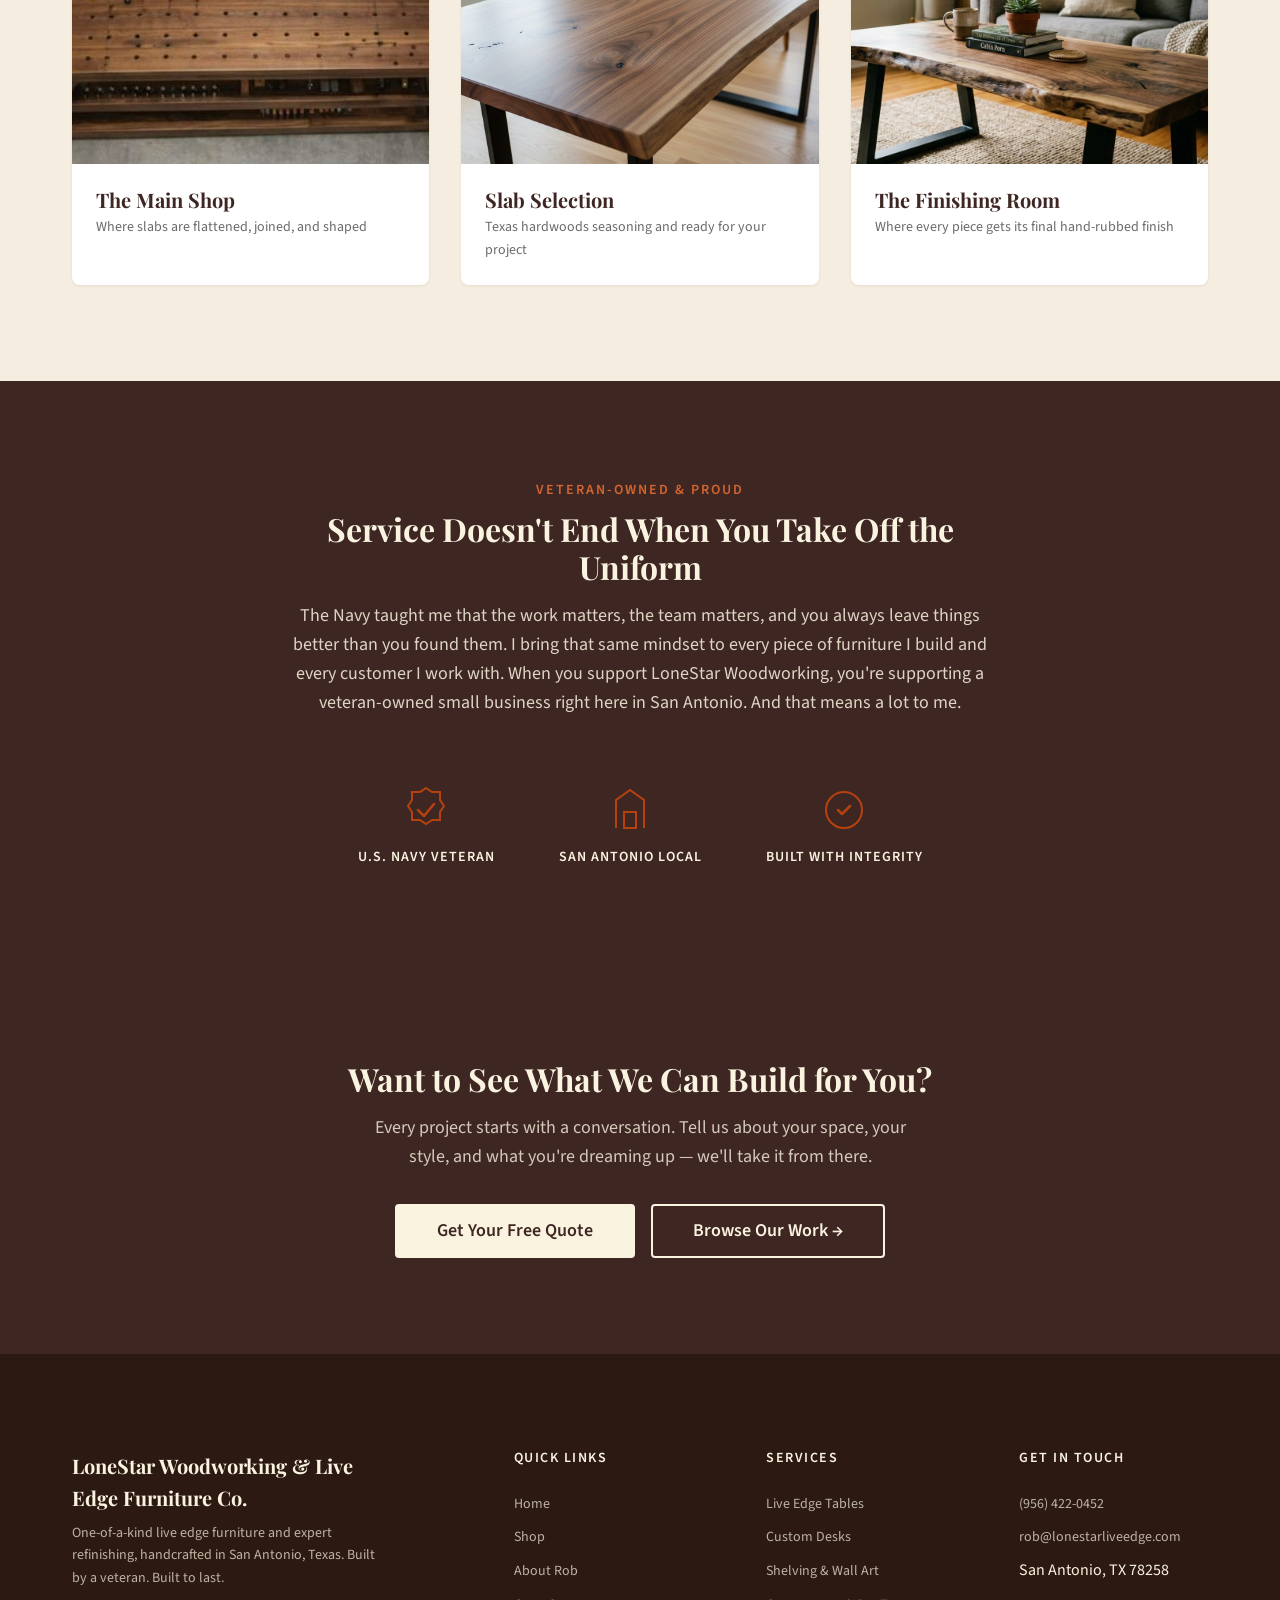
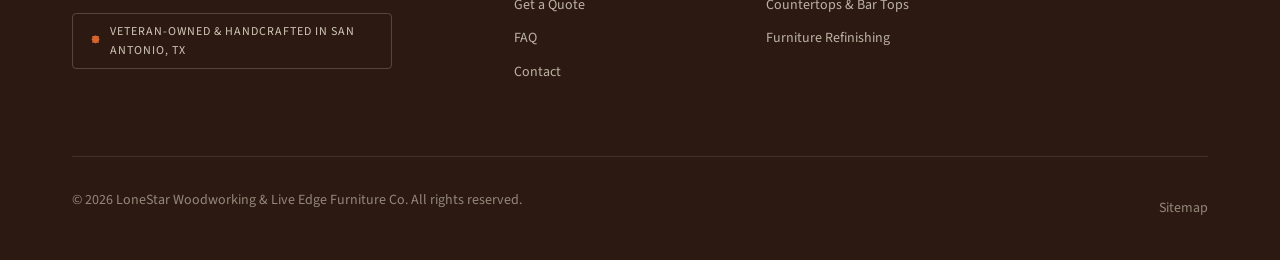
==== commit b16bd3a1: "Update Google Analytics tag to new measurement ID G-8T593WD7BC Replace old GA4 measurement ID (G-BQ9" ====
--- a/about.html
+++ b/about.html
@@ -51,13 +51,13 @@
     ]
   }
   </script>
-  <!-- Google Analytics -->
-  <script async src="https://www.googletagmanager.com/gtag/js?id=G-BQ9B9LNPR3"></script>
+  <!-- Google tag (gtag.js) -->
+  <script async src="https://www.googletagmanager.com/gtag/js?id=G-8T593WD7BC"></script>
   <script>
     window.dataLayer = window.dataLayer || [];
     function gtag(){dataLayer.push(arguments);}
     gtag('js', new Date());
-    gtag('config', 'G-BQ9B9LNPR3');
+    gtag('config', 'G-8T593WD7BC');
   </script>
 </head>
 <body>
--- a/css/styles.css
+++ b/css/styles.css
@@ -497,8 +497,7 @@
   z-index: 0;
 }
 
-.hero__bg-image,
-.hero__bg-img {
+.hero__bg-image {
   width: 100%;
   height: 100%;
   object-fit: cover;
@@ -949,15 +948,27 @@
   z-index: 1;
 }
 
+.section--dark .testimonial-card__text {
+  color: #3a3a3a;
+}
+
 .testimonial-card__author {
   font-weight: 600;
   color: var(--color-walnut);
   font-size: var(--font-size-sm);
 }
 
+.section--dark .testimonial-card__author {
+  color: var(--color-walnut);
+}
+
 .testimonial-card__location {
   font-size: var(--font-size-sm);
   color: var(--color-text-muted);
+}
+
+.section--dark .testimonial-card__location {
+  color: #5a5a5a;
 }
 
 .testimonial-card__stars {
@@ -965,6 +976,68 @@
   font-size: var(--font-size-lg);
   margin-bottom: var(--space-sm);
   letter-spacing: 2px;
+}
+
+/* --------------------------------------------------------------------------
+   Before / After Slab Transformation
+   -------------------------------------------------------------------------- */
+.before-after-grid {
+  display: grid;
+  grid-template-columns: repeat(2, 1fr);
+  gap: var(--space-2xl);
+  max-width: 1000px;
+  margin: 0 auto;
+}
+
+.before-after-card {
+  position: relative;
+  border-radius: var(--border-radius-lg);
+  overflow: hidden;
+  box-shadow: var(--shadow-md);
+  background-color: var(--color-white);
+}
+
+.before-after-card__image img {
+  width: 100%;
+  height: 350px;
+  object-fit: cover;
+  display: block;
+}
+
+.before-after-card__label {
+  position: absolute;
+  top: var(--space-md);
+  right: var(--space-md);
+  padding: var(--space-xs) var(--space-md);
+  border-radius: var(--border-radius-sm);
+  font-family: var(--font-heading);
+  font-weight: 700;
+  font-size: var(--font-size-sm);
+  text-transform: uppercase;
+  letter-spacing: 1px;
+}
+
+.before-after-card__label--before {
+  background-color: var(--color-walnut);
+  color: var(--color-cream);
+}
+
+.before-after-card__label--after {
+  background-color: var(--color-copper);
+  color: var(--color-cream);
+}
+
+.before-after-card__caption {
+  padding: var(--space-lg);
+  font-size: var(--font-size-sm);
+  color: var(--color-text-light);
+  line-height: 1.6;
+}
+
+@media (max-width: 640px) {
+  .before-after-grid {
+    grid-template-columns: 1fr;
+  }
 }
 
 /* --------------------------------------------------------------------------
@@ -1036,12 +1109,13 @@
   background: linear-gradient(145deg, var(--color-bg-alt), #E8DFD0);
   border-radius: var(--border-radius-lg);
   overflow: hidden;
-}
-
-.about-intro__img {
-  width: 100%;
-  height: 100%;
-  object-fit: cover;
+  display: flex;
+  align-items: center;
+  justify-content: center;
+  color: var(--color-text-muted);
+  font-size: var(--font-size-sm);
+  text-align: center;
+  padding: var(--space-xl);
 }
 
 .about-intro__content h2 {
@@ -1086,13 +1160,13 @@
   aspect-ratio: 16 / 10;
   background: linear-gradient(145deg, var(--color-bg-alt), #E8DFD0);
   border-radius: var(--border-radius-lg);
-  overflow: hidden;
-}
-
-.live-edge-grid__img {
-  width: 100%;
-  height: 100%;
-  object-fit: cover;
+  display: flex;
+  align-items: center;
+  justify-content: center;
+  color: var(--color-text-muted);
+  font-size: var(--font-size-sm);
+  text-align: center;
+  padding: var(--space-xl);
 }
 
 /* --------------------------------------------------------------------------
